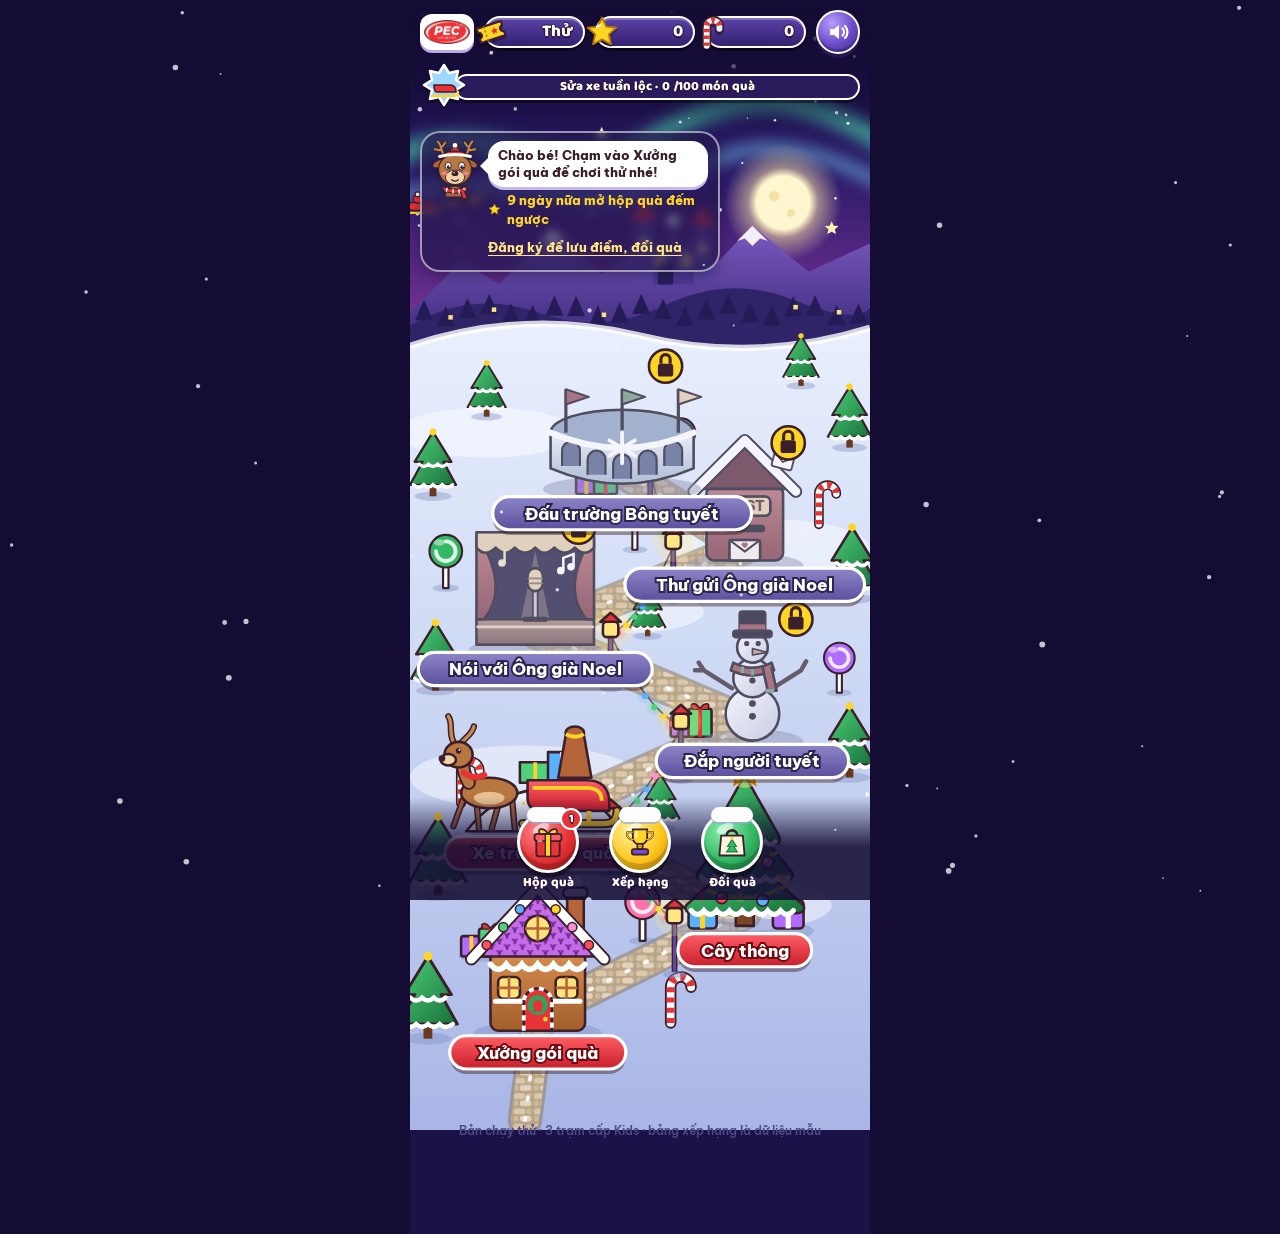
==== public/index.html @ bff5a465 "Dời file game vào public/ để thư mục design/ (tài liệu nội bộ) không bị đưa lên mạng Co-Authored-By:" ====
<!DOCTYPE html>
<html lang="vi">
<head>
<meta charset="utf-8">
<meta name="viewport" content="width=device-width, initial-scale=1, viewport-fit=cover">
<title>Làng Giáng Sinh PEC</title>
<link rel="preconnect" href="https://fonts.googleapis.com">
<link href="https://fonts.googleapis.com/css2?family=Baloo+2:wght@600;700;800&family=Be+Vietnam+Pro:wght@400;600;700;800&display=swap" rel="stylesheet">
<style>
/* VOICE: vui nhộn, rực rỡ như một game Noel cho trẻ nhỏ
   IDEA: tấm bản đồ ngôi làng Giáng Sinh trong tranh hoạt hình, mỗi trạm là một công trình
   PICTURE: trời chạng vạng tím hồng, cực quang, xe tuần lộc bay, nhà bánh gừng, cây thông đèn nháy, đường đá có dây đèn
   COLOUR and TYPE: tím đêm làm nền dịu mắt, đỏ PEC, xanh thông, vàng sao, kẹo hồng; Baloo 2 viền đậm kiểu game
   LAYOUT: thanh chỉ số nổi trên bản đồ, bản đồ cuộn dọc, ba nút tròn cố định ở đáy, linh vật nói chuyện ở góc */
:root{color-scheme:dark;--red:#E73236;--red2:#9E1119;--pine:#1E7F45;--pine2:#33B865;--gold:#FFD525;--gold2:#D99A00;--plum:#24174F;--plum2:#3A2878;--ol:#2B1440;--cream:#FFF4DE}
*{box-sizing:border-box;min-width:0;-webkit-tap-highlight-color:transparent}
html,body{margin:0;height:100%}
body{background:#140C33;color:#fff;font:16px/1.5 'Be Vietnam Pro',system-ui,sans-serif;overflow-x:clip}
button{font:inherit;color:inherit;cursor:pointer;border:0;background:none;padding:0}
button:focus-visible{outline:3px solid var(--gold);outline-offset:3px;border-radius:16px}
.st:focus{outline:none}.st:focus-visible .lblr{stroke:#FFD525;stroke-width:4}
.app{max-width:460px;margin:0 auto;min-height:100dvh;position:relative;display:flex;flex-direction:column;background:#1C1247;overflow:hidden}
#snowfx{position:fixed;inset:0;width:100%;height:100%;pointer-events:none;z-index:30}
.g,.g *{font-family:'Baloo 2',system-ui,sans-serif;font-weight:800;line-height:1.05}
.ol{text-shadow:0 2px 0 var(--ol),1px 0 0 var(--ol),-1px 0 0 var(--ol),0 -1px 0 var(--ol)}
/* ---------- HUD ---------- */
.hud{position:sticky;top:0;z-index:20;padding:calc(10px + env(safe-area-inset-top)) 10px 18px;background:linear-gradient(rgba(20,12,51,.95),rgba(20,12,51,.6) 72%,rgba(20,12,51,0))}
.hrow{display:flex;align-items:center;gap:10px}
.logo{width:54px;height:36px;border-radius:12px;background:#fff;display:grid;place-items:center;box-shadow:0 3px 0 #B9A9E6;flex:none}
.logo img{width:46px;height:26px;object-fit:contain}
.pill{position:relative;flex:1;height:32px;border-radius:999px;background:linear-gradient(#5B42A8,#32216F);border:2.5px solid #fff;box-shadow:0 3px 0 rgba(0,0,0,.4),inset 0 2px 0 rgba(255,255,255,.25);display:flex;align-items:center;justify-content:flex-end;padding:0 10px 0 24px;font-size:17px}
.pill.nov small{display:none}
.pill .ico{position:absolute;left:-12px;top:50%;width:34px;height:34px;transform:translateY(-50%);filter:drop-shadow(0 2px 0 rgba(0,0,0,.35))}
.pill small{font-size:10px;opacity:.8;margin-left:3px;font-weight:700}
.round{width:44px;height:44px;border-radius:50%;flex:none;display:grid;place-items:center;border:2.5px solid #fff;background:radial-gradient(circle at 35% 28%,#B79CFF,#6A4BC8 55%,#3E2A85);box-shadow:0 4px 0 #24164F,inset 0 -3px 0 rgba(0,0,0,.2)}
.round svg{width:24px;height:24px}
.round.gold{background:radial-gradient(circle at 35% 28%,#FFF1A6,#FFC81F 55%,#D08A00);box-shadow:0 4px 0 #8A5A00,inset 0 -3px 0 rgba(0,0,0,.15)}
.round.red{background:radial-gradient(circle at 35% 28%,#FF9DA0,#E73236 55%,#A3121A);box-shadow:0 4px 0 #6E0A10,inset 0 -3px 0 rgba(0,0,0,.18)}
.round:active,.db:active .orb,.btn:active{transform:translateY(3px)}
.prog{display:flex;align-items:center;gap:0;margin-top:9px}
.prog .sb{width:48px;height:48px;flex:none;position:relative;z-index:2;margin-right:-14px;filter:drop-shadow(0 3px 0 rgba(0,0,0,.35))}
.bar3{flex:1;height:26px;border-radius:999px;background:#2A1B5C;border:2.5px solid #fff;position:relative;overflow:hidden;box-shadow:0 3px 0 rgba(0,0,0,.4)}
.bar3 i{position:absolute;left:0;top:0;bottom:0;width:0;background:repeating-linear-gradient(-45deg,#FF4D5A 0 9px,#FFE0E2 9px 18px);transition:width .9s cubic-bezier(.3,1.3,.5,1);border-radius:999px}
.bar3 i::after{content:'';position:absolute;left:0;right:0;top:2px;height:6px;margin:0 6px;border-radius:9px;background:rgba(255,255,255,.45)}
.bar3 span{position:absolute;inset:0;display:flex;align-items:center;justify-content:center;gap:4px;font-size:13px;white-space:nowrap}
/* ---------- BẢN ĐỒ ---------- */
.map{position:relative;margin-top:-118px;padding-bottom:104px}
#mapsvg>svg{display:block;width:100%;height:auto}
.sign{position:absolute;left:10px;width:min(300px,78%);top:120px;display:flex;gap:4px;align-items:flex-start;background:rgba(36,23,79,.7);border:2px solid rgba(255,255,255,.55);border-radius:20px;padding:8px 10px 8px 4px;font-size:12.5px;color:#EDE6FF;box-shadow:0 4px 14px rgba(10,5,30,.35);backdrop-filter:blur(4px)}
.sign .sc{flex:1;display:flex;flex-direction:column;gap:4px}
.sign .cd{color:var(--gold);font-weight:800;display:flex;gap:6px;align-items:center}
.sign b{color:#fff}
.lk{color:#FFE680;font-weight:800;text-decoration:underline;text-underline-offset:3px;min-height:30px}
.mascot{width:58px;height:64px;flex:none;cursor:pointer;animation:bob 2.8s ease-in-out infinite;filter:drop-shadow(0 4px 3px rgba(20,10,50,.35));margin-top:-2px}
.bubble{position:relative;background:#fff;color:#3B1F2B;border-radius:16px;padding:6px 10px;font-weight:800;font-size:13px;line-height:1.3;box-shadow:0 3px 0 #C9B8F0}
.bubble::after{content:'';position:absolute;left:-8px;top:16px;border:9px solid transparent;border-right-color:#fff;border-left:0}
.note{position:absolute;left:0;right:0;bottom:84px;font-size:11.5px;color:#4C4A86;text-align:center;padding:0 16px;font-weight:600}
.dock{position:fixed;bottom:0;left:50%;transform:translateX(-50%);width:min(460px,100%);display:flex;justify-content:center;gap:22px;padding:14px 0 calc(10px + env(safe-area-inset-bottom));background:linear-gradient(rgba(20,12,51,0),rgba(20,12,51,.88) 48%);z-index:25}
.db{display:flex;flex-direction:column;align-items:center;gap:3px;font-size:13px;min-width:70px}
.orb{width:62px;height:62px;border-radius:50%;display:grid;place-items:center;border:3px solid #fff;position:relative;box-shadow:0 5px 0 rgba(0,0,0,.4),inset 0 -6px 0 rgba(0,0,0,.18)}
.orb::before{content:'';position:absolute;top:-7px;left:7px;right:7px;height:15px;border-radius:12px 12px 10px 10px;background:radial-gradient(circle at 25% 100%,#fff 4px,transparent 5px),radial-gradient(circle at 70% 100%,#fff 3px,transparent 4px),#fff;box-shadow:0 2px 0 rgba(150,170,220,.7)}
.orb::after{content:'';position:absolute;left:12px;top:10px;width:18px;height:9px;border-radius:50%;background:rgba(255,255,255,.55);transform:rotate(-25deg)}
.orb svg{width:36px;height:36px;position:relative;z-index:1}
.orb.red{background:radial-gradient(circle at 35% 30%,#FF8E92,#E73236 55%,#9E1119)}
.orb.gold{background:radial-gradient(circle at 35% 30%,#FFF0A0,#FFC81F 55%,#C98500)}
.orb.green{background:radial-gradient(circle at 35% 30%,#8EF0B0,#33B865 55%,#17703A)}
.dot{position:absolute;top:-6px;right:-6px;z-index:2;min-width:22px;height:22px;border-radius:11px;background:#E73236;border:2px solid #fff;font:800 12px/18px 'Baloo 2',sans-serif;text-align:center;animation:pulse2 1.4s infinite}
@keyframes pulse2{50%{transform:scale(1.18)}}
/* hoạt cảnh bản đồ */
@keyframes tw{0%,100%{opacity:.25}50%{opacity:1}}
.tw{animation:tw 2.6s ease-in-out infinite}
@keyframes blink{0%,100%{opacity:1}50%{opacity:.25}}
.bulb{animation:blink 1.3s ease-in-out infinite}
@keyframes smoke{0%{transform:translate(0,0) scale(.5);opacity:.85}100%{transform:translate(10px,-34px) scale(1.7);opacity:0}}
.smoke circle{animation:smoke 3s ease-out infinite;transform-box:fill-box;transform-origin:center}
@keyframes fly{0%{transform:translate(-140px,40px)}100%{transform:translate(520px,-30px)}}
.flyer{animation:fly 15s linear infinite}
@keyframes aur{0%,100%{transform:translateX(0) scaleY(1)}50%{transform:translateX(-34px) scaleY(1.15)}}
.aur{animation:aur 10s ease-in-out infinite;transform-box:fill-box;transform-origin:center}
@keyframes bob{0%,100%{transform:translateY(0)}50%{transform:translateY(-6px)}}
.st.open .bld{animation:bob 2.6s ease-in-out infinite}
.st.open:nth-child(2n) .bld{animation-delay:-1.3s}
@keyframes glow{0%,100%{transform:scale(1)}50%{transform:scale(1.3)}}
.glow{animation:glow 1.6s ease-in-out infinite;transform-box:fill-box;transform-origin:center}
@keyframes sway{0%,100%{transform:rotate(-4deg)}50%{transform:rotate(4deg)}}
.sway{animation:sway 3s ease-in-out infinite;transform-box:fill-box;transform-origin:50% 100%}
.st{cursor:pointer}
.st.lock{cursor:default}
/* ---------- MÀN CHƠI ---------- */
#play{display:none;flex-direction:column;flex:1;position:relative;min-height:100dvh}
#play::before{content:'';position:absolute;inset:0;z-index:0}
#play.th-wrap::before{background:linear-gradient(rgba(60,20,10,.15),rgba(30,8,4,.55)),repeating-linear-gradient(90deg,#9A5530 0 44px,#8A4826 44px 47px,#A35C35 47px 90px,#8A4826 90px 93px)}
#play.th-tree::before{background:radial-gradient(ellipse at 50% 30%,rgba(255,210,120,.25),transparent 60%),radial-gradient(circle at 12px 12px,rgba(255,255,255,.09) 2px,transparent 3px) 0 0/34px 34px,linear-gradient(#4A2C8F,#2A1860)}
#play.th-sled::before{background:linear-gradient(#24174F,#5A2C7E 60%,#8E3E86)}
#play>*{position:relative;z-index:1}
.garl{position:absolute!important;left:0;right:0;top:56px;height:46px;pointer-events:none;z-index:0!important}
.bar{display:flex;align-items:center;gap:8px;padding:calc(10px + env(safe-area-inset-top)) 10px 6px}
.ribbon{flex:1;text-align:center;position:relative;background:linear-gradient(#FF6066,#D11F29);border:2.5px solid #fff;border-radius:16px;padding:5px 10px;font-size:20px;box-shadow:0 4px 0 #7E0D14}
.cpill{position:relative;height:32px;border-radius:999px;background:linear-gradient(#5B42A8,#32216F);border:2.5px solid #fff;box-shadow:0 3px 0 rgba(0,0,0,.4);display:flex;align-items:center;padding:0 10px 0 28px;font-size:17px}
.cpill svg{position:absolute;left:-8px;top:50%;transform:translateY(-50%);width:32px;height:32px}
.mode{display:inline-block;margin:2px 0 6px;font-size:12.5px;font-weight:800;padding:4px 14px;border-radius:999px;background:rgba(20,12,51,.7);border:2px solid var(--gold);color:var(--gold)}
.mode.pr{border-color:rgba(255,255,255,.5);color:#E4DCFF}
.steps{display:flex;gap:6px;justify-content:center;padding:0 14px 6px}
.steps i{width:24px;height:24px;border-radius:7px;background:rgba(20,12,51,.6);border:2px solid rgba(255,255,255,.35);position:relative}
.steps i.ok{background:linear-gradient(#5FE08F,#22994F);border-color:#fff}
.steps i.ok::after,.steps i.now::after{content:'';position:absolute;left:50%;top:0;bottom:0;width:5px;margin-left:-2.5px;background:#FFD525}
.steps i.now{background:linear-gradient(#FF6B70,#C81E2C);border-color:#fff;animation:pulse2 1.2s infinite}
.stage{flex:1;display:flex;flex-direction:column;align-items:center;padding:6px 16px 24px;gap:14px}
.btn{min-height:48px;padding:8px 22px;border-radius:18px;font-family:'Baloo 2',sans-serif;font-weight:800;font-size:19px;color:#fff;background:linear-gradient(#FF6B70,#D9252E);border:2.5px solid #fff;box-shadow:0 5px 0 #8E0F17;text-shadow:0 2px 0 rgba(80,0,10,.6)}
.btn.g{background:linear-gradient(#6FE79A,#23A251);box-shadow:0 5px 0 #146B34;text-shadow:0 2px 0 rgba(0,60,20,.6)}
.btn.ghost{background:linear-gradient(#6E56C8,#3E2A85);box-shadow:0 5px 0 #24164F;font-size:16px}
.btn:disabled{filter:grayscale(.8);opacity:.5;box-shadow:none;cursor:default}
/* xưởng gói quà */
.tag{width:216px;height:182px;border-radius:30px;background:var(--cream);border:6px solid #fff;outline:3px dashed #F28DB2;outline-offset:-14px;display:grid;place-items:center;position:relative;overflow:hidden;box-shadow:0 7px 0 rgba(40,10,5,.45)}
.tag .pic{font-size:96px;line-height:1;animation:bob 2.2s ease-in-out infinite}
.tag .wrap{position:absolute;inset:0;background:repeating-linear-gradient(45deg,#E73236 0 14px,#F2545A 14px 28px);transform:translateY(-110%);transition:transform .5s cubic-bezier(.3,1.5,.5,1)}
.tag .wrap::before{content:'';position:absolute;left:50%;top:0;bottom:0;width:28px;margin-left:-14px;background:linear-gradient(90deg,#E0A300,#FFE680,#E0A300)}
.tag .wrap::after{content:'';position:absolute;top:50%;left:0;right:0;height:28px;margin-top:-14px;background:linear-gradient(#E0A300,#FFE680,#E0A300)}
.tag .bow{position:absolute;left:50%;top:50%;width:110px;margin:-48px 0 0 -55px;z-index:2;transform:scale(0);transition:transform .45s .35s cubic-bezier(.3,1.8,.5,1)}
.tag.done .wrap{transform:none}.tag.done .bow{transform:scale(1)}
.tools{display:flex;gap:12px;align-items:center}
.tools .lab{font-size:12px;text-align:center;color:#FFE9D6;font-weight:700;margin-top:3px}
.slots{display:flex;gap:7px;flex-wrap:wrap;justify-content:center}
.slot{width:46px;height:56px;border-radius:14px;background:var(--cream);border:3px dashed #F28DB2;display:grid;place-items:center;font:800 32px 'Baloo 2',system-ui,sans-serif;text-transform:uppercase;color:#5A2A1A;box-shadow:0 4px 0 rgba(40,10,5,.4)}
.slot.f{background:#FFE680;border:3px solid #fff}
.slot.good{background:linear-gradient(#7BF0A6,#2FB560);border:3px solid #fff;color:#fff;text-shadow:0 2px 0 #0E5A28}
.tiles{display:flex;gap:9px;flex-wrap:wrap;justify-content:center;min-height:66px;touch-action:none}
.tile{width:54px;height:60px;border-radius:15px;position:relative;overflow:hidden;color:#fff;font:800 32px 'Baloo 2',system-ui,sans-serif;text-transform:uppercase;border:3px solid #fff;touch-action:none;user-select:none;text-shadow:0 2px 0 rgba(30,0,20,.7),1px 0 0 rgba(30,0,20,.5),-1px 0 0 rgba(30,0,20,.5);background:linear-gradient(var(--a),var(--b));box-shadow:0 5px 0 var(--c)}
.tile::before{content:'';position:absolute;left:50%;top:0;bottom:0;width:10px;margin-left:-5px;background:rgba(255,226,100,.75);z-index:-1}
.tile::after{content:'';position:absolute;left:6px;top:5px;width:16px;height:7px;border-radius:50%;background:rgba(255,255,255,.5);transform:rotate(-20deg)}
.tile.used{visibility:hidden}
.tile.drag{position:fixed;z-index:80;pointer-events:none;transform:scale(1.18) rotate(-6deg);box-shadow:0 14px 20px rgba(0,0,0,.45)}
.hint{font-size:13px;color:#FFE9D6;text-align:center;margin:0;font-weight:600}
.shake{animation:shake .45s}
@keyframes shake{20%,60%{transform:translateX(-8px)}40%,80%{transform:translateX(8px)}}
/* cây thông */
.cmd{width:100%;display:flex;align-items:center;gap:8px}
.cmd .face{width:56px;height:56px;flex:none}
.cmd .bub{flex:1;background:#fff;color:#3B1F2B;border-radius:18px;padding:8px 12px;font-weight:800;font-size:16px;min-height:48px;display:flex;align-items:center;position:relative;box-shadow:0 4px 0 #B9A6EE}
.cmd .bub::before{content:'';position:absolute;left:-8px;top:16px;border:9px solid transparent;border-right-color:#fff;border-left:0}
.cmd .bub.hid{color:#8A7FA8;font-weight:700;font-size:14px}
.treebox{width:100%;max-width:310px;filter:drop-shadow(0 10px 10px rgba(10,0,30,.4))}
.tray{display:grid;grid-template-columns:repeat(3,minmax(0,1fr));gap:10px;width:100%}
.orn{height:80px;border-radius:22px;background:radial-gradient(circle at 50% 30%,#6A50C2,#2E1E68);border:3px solid rgba(255,255,255,.75);display:grid;place-items:center;box-shadow:0 5px 0 #1A0F40}
.orn svg{width:54px;height:54px;filter:drop-shadow(0 3px 2px rgba(0,0,0,.35))}
.orn.glow2{border-color:var(--gold);box-shadow:0 0 0 5px rgba(255,213,37,.35),0 5px 0 #1A0F40;animation:pulse2 1s infinite}
.pop{animation:pop .55s cubic-bezier(.3,1.7,.5,1)}
@keyframes pop{from{transform:scale(0)}to{transform:scale(1)}}
/* xe trượt */
.topic{width:100%;text-align:center;background:linear-gradient(#5FD98C,#1E8C45);border:3px solid #fff;border-radius:18px;padding:6px 10px;font-size:14px;font-weight:700;box-shadow:0 5px 0 #0F5A2B}
.topic b{font-family:'Baloo 2',system-ui,sans-serif;font-size:24px;color:#FFE680;display:block;line-height:1.1;text-shadow:0 2px 0 #0B4A22}
.hud2{display:flex;width:100%;justify-content:space-between;align-items:center;font-size:17px}
.hearts{display:flex;gap:2px}.hearts svg{width:26px;height:26px}
.cv{width:100%;flex:1;min-height:380px;border-radius:24px;border:3px solid #fff;touch-action:none;display:block;box-shadow:0 6px 0 rgba(10,0,30,.5)}
/* ---------- LỚP PHỦ ---------- */
.ov{position:fixed;inset:0;z-index:40;display:none;place-items:center;background:rgba(14,8,36,.78)}
.ov.show{display:grid}
.rays{position:absolute;left:50%;top:50%;width:520px;height:520px;margin:-260px 0 0 -260px;border-radius:50%;background:repeating-conic-gradient(rgba(255,230,140,.22) 0 10deg,transparent 10deg 22deg);-webkit-mask:radial-gradient(circle,#000 30%,transparent 68%);mask:radial-gradient(circle,#000 30%,transparent 68%);animation:spin 14s linear infinite;pointer-events:none}
@keyframes spin{to{transform:rotate(360deg)}}
.gbox{position:relative;width:150px;height:150px;animation:boxin .35s cubic-bezier(.3,1.5,.5,1),wob .35s .35s}
.gbox .body{position:absolute;left:10px;right:10px;bottom:0;height:100px;background:repeating-linear-gradient(45deg,#E73236 0 14px,#F2545A 14px 28px);border:3px solid #fff;border-radius:12px}
.gbox .body::before{content:'';position:absolute;left:50%;width:24px;margin-left:-12px;top:0;bottom:0;background:#FFD525}
.gbox .lid{position:absolute;left:0;right:0;top:28px;height:36px;background:#F04449;border:3px solid #fff;border-radius:12px;animation:lidoff .55s .7s forwards}
.gbox .lid::before{content:'';position:absolute;left:50%;width:24px;margin-left:-12px;top:0;bottom:0;background:#FFD525}
.gbox .bow{position:absolute;left:50%;top:-34px;width:76px;height:38px;margin-left:-38px}
.burst i{position:absolute;left:50%;top:50%;width:16px;height:16px;margin:-8px;opacity:0;animation:fly2 .85s .78s ease-out forwards}
@keyframes boxin{from{transform:scale(.2)}to{transform:scale(1)}}
@keyframes wob{25%{transform:rotate(-8deg)}75%{transform:rotate(8deg)}}
@keyframes lidoff{to{transform:translate(40px,-170px) rotate(35deg);opacity:0}}
@keyframes fly2{0%{opacity:1;transform:rotate(var(--a)) translateY(0)}100%{opacity:0;transform:rotate(var(--a)) translateY(-170px) rotate(200deg)}}
.gname{position:absolute;bottom:24%;left:0;right:0;text-align:center;font-size:30px;color:var(--gold);opacity:0;animation:fadein .4s .8s forwards}
@keyframes fadein{to{opacity:1}}
.res{position:relative;width:min(340px,88vw);background:linear-gradient(#5B42A8,#2A1B5C);border:4px solid #fff;border-radius:30px;padding:34px 20px 22px;text-align:center;box-shadow:0 8px 0 rgba(0,0,0,.4)}
.res .rib{position:absolute;left:50%;top:-24px;transform:translateX(-50%);white-space:nowrap;background:linear-gradient(#FF6066,#D11F29);border:3px solid #fff;border-radius:16px;padding:4px 22px;font-size:26px;box-shadow:0 4px 0 #7E0D14}
.res .stars{display:flex;justify-content:center;gap:4px;margin:0 0 4px}
.res .stars svg{width:58px;height:58px;animation:pop .5s cubic-bezier(.3,1.7,.5,1) both}
.res .stars svg:nth-child(2){width:70px;height:70px;margin-top:-10px;animation-delay:.15s}.res .stars svg:nth-child(3){animation-delay:.3s}
.res .stars .off{opacity:.2;filter:grayscale(1)}
.res .big{font-size:58px;color:#fff}
.res .big small{font-size:19px;color:#E4DCFF}
.meta2{display:flex;justify-content:center;gap:6px;flex-wrap:wrap;margin:8px 0 2px}
.meta2 span{font-size:13px;color:#E4DCFF;background:rgba(20,12,51,.6);border-radius:999px;padding:4px 11px;font-weight:600}
.meta2 b{color:#FFE680}
.res p{margin:8px 0 16px;color:#EDE6FF;font-size:14.5px}
.res .row{display:flex;gap:10px;justify-content:center}
.panel{position:relative;width:min(400px,92vw);max-height:86dvh;overflow:auto;background:linear-gradient(#5B42A8,#2A1B5C);border:4px solid #fff;border-radius:26px;padding:18px;box-shadow:0 8px 0 rgba(0,0,0,.4)}
.panel h3{margin:0 0 2px;font-size:28px;color:var(--gold)}
.panel .sub{margin:0 0 12px;font-size:13px;color:#E4DCFF}
.phead{display:flex;align-items:flex-start;gap:8px}.phead>div{flex:1}
.x{width:40px;height:40px;border-radius:50%;flex:none;display:grid;place-items:center;font:800 22px/1 'Baloo 2',sans-serif;border:2.5px solid #fff;background:radial-gradient(circle at 35% 28%,#FF9DA0,#E73236 55%,#A3121A);box-shadow:0 3px 0 #6E0A10}
.fld{display:block;margin-bottom:10px;font-size:13px;color:#E4DCFF;font-weight:700}
.fld input,.fld select{display:block;width:100%;margin-top:4px;min-height:46px;border-radius:14px;border:2.5px solid rgba(255,255,255,.6);background:#20145A;color:#fff;font:16px 'Be Vietnam Pro',system-ui,sans-serif;padding:8px 12px}
.ck{display:flex;gap:10px;align-items:flex-start;font-size:13px;color:#E4DCFF;margin:4px 0 12px}
.ck input{width:22px;height:22px;flex:none;accent-color:#E73236;margin:0}
.seg{display:flex;gap:6px;margin-bottom:8px;flex-wrap:wrap}
.seg button{min-height:38px;padding:4px 13px;border-radius:999px;font-size:13px;font-weight:800;background:#20145A;border:2px solid rgba(255,255,255,.45);color:#E4DCFF}
.seg button.on{background:linear-gradient(#FF6B70,#D9252E);border-color:#fff;color:#fff}
.lb{list-style:none;margin:8px 0 0;padding:0}
.lb li{display:grid;grid-template-columns:38px minmax(0,1fr) auto;gap:8px;align-items:center;padding:7px 10px;border-radius:14px;font-size:14px;margin-bottom:4px;background:rgba(20,12,51,.45)}
.lb li.me{background:linear-gradient(#FF6B70,#D9252E);border:2px solid #fff;font-weight:800}
.lb li.dots{background:none;color:#B9AEE0;text-align:center;display:block;padding:0}
.lb .rk{font:800 18px 'Baloo 2',system-ui,sans-serif;color:var(--gold);text-align:center;width:32px;height:32px;line-height:32px;border-radius:50%;background:rgba(255,255,255,.08)}
.lb li:nth-child(1) .rk{background:linear-gradient(#FFF0A0,#E6A800);color:#5A3A00}
.lb li:nth-child(2) .rk{background:linear-gradient(#F4F6FF,#AEB8D6);color:#2F3A5C}
.lb li:nth-child(3) .rk{background:linear-gradient(#FFC9A0,#C4743A);color:#4A2208}
.lb li.me .rk{color:#fff;background:rgba(255,255,255,.2)}
.lb .sc{font:800 17px 'Baloo 2',system-ui,sans-serif;font-variant-numeric:tabular-nums}
.lb small{display:block;color:#C9BEEF;font-size:11.5px;white-space:nowrap;overflow:hidden;text-overflow:ellipsis;font-weight:600}
.lb li.me small{color:#FFE0E2}
.gap{font-size:14px;color:var(--gold);font-weight:800;margin:10px 0 0;text-align:center}
.sample{font-size:11.5px;color:#B9AEE0;text-align:center;margin:10px 0 0}
.tier{display:grid;grid-template-columns:58px minmax(0,1fr) auto;gap:10px;align-items:center;padding:10px;border-radius:18px;background:rgba(20,12,51,.5);border:2px solid rgba(255,255,255,.35);margin-bottom:8px}
.tier .gi{width:58px;height:58px;border-radius:16px;display:grid;place-items:center;background:radial-gradient(circle at 40% 30%,#FFF4DE,#F7D9A8);border:2.5px solid #fff}
.tier .gi svg{width:42px;height:42px}
.tier b{display:block;color:#fff;font-size:16px}
.tier span{font-size:12.5px;color:#E4DCFF}
.bar2{height:10px;border-radius:9px;background:#20145A;margin-top:5px;overflow:hidden;border:1.5px solid rgba(255,255,255,.4)}.bar2 i{display:block;height:100%;background:repeating-linear-gradient(-45deg,#FF4D5A 0 6px,#FFE0E2 6px 12px)}
.tier .btn{font-size:15px;min-height:42px;padding:4px 12px}
.codes{margin-top:10px;font-size:13px;color:#E4DCFF}
.codes div{display:flex;justify-content:space-between;align-items:center;gap:8px;padding:8px 12px;border-radius:12px;background:rgba(20,12,51,.6);margin-top:6px}
.code{font:800 19px 'Baloo 2',system-ui,sans-serif;letter-spacing:1.5px;color:var(--gold)}
#toast{position:fixed;left:50%;bottom:110px;transform:translate(-50%,40px);opacity:0;transition:.3s;z-index:90;background:#fff;color:#3B1F2B;border-radius:18px;padding:10px 16px;font-size:14px;font-weight:800;max-width:88vw;text-align:center;box-shadow:0 5px 0 #B9A6EE}
#toast.show{transform:translate(-50%,0);opacity:1}
.cf{position:fixed;z-index:85;pointer-events:none;width:10px;height:14px;border-radius:3px;animation:cf 1.1s cubic-bezier(.2,.7,.4,1) forwards}
@keyframes cf{0%{transform:translate(0,0) rotate(0);opacity:1}100%{transform:translate(var(--dx),var(--dy)) rotate(var(--r));opacity:0}}
@media (prefers-reduced-motion:reduce){*{animation-duration:.01ms!important;animation-iteration-count:1!important;animation-delay:0s!important;transition-duration:.01ms!important}}
</style>
</head>
<body>
<canvas id="snowfx" aria-hidden="true"></canvas>
<div class="app">
  <svg width="0" height="0" style="position:absolute" aria-hidden="true">
    <defs>
      <linearGradient id="gCane" x1="0" x2="1"><stop offset="0" stop-color="#fff"/><stop offset="1" stop-color="#E6ECF8"/></linearGradient>
      <symbol id="cane" viewBox="0 0 32 32"><path d="M11 29V11a6 6 0 0 1 12 0v2" fill="none" stroke="#3B1F2B" stroke-width="8.5" stroke-linecap="round"/><path d="M11 29V11a6 6 0 0 1 12 0v2" fill="none" stroke="url(#gCane)" stroke-width="5.5" stroke-linecap="round"/><path d="M11 29V11a6 6 0 0 1 12 0v2" fill="none" stroke="#E73236" stroke-width="5.5" stroke-dasharray="3.2 3.2" stroke-linecap="butt"/></symbol>
      <symbol id="starI" viewBox="0 0 24 24"><path d="M12 1.8l3 6.4 7 .8-5.2 4.7 1.5 6.9L12 17.1l-6.3 3.5 1.5-6.9L2 9l7-.8z" fill="#FFD525" stroke="#B87A00" stroke-width="1.3" stroke-linejoin="round"/><path d="M8.5 8.5 11 7" stroke="#FFF6C8" stroke-width="1.6" stroke-linecap="round"/></symbol>
      <symbol id="ticket" viewBox="0 0 32 32"><g transform="rotate(-18 16 16)"><path d="M4 9h24v4a3 3 0 0 0 0 6v4H4v-4a3 3 0 0 0 0-6z" fill="#FFD525" stroke="#3B1F2B" stroke-width="2" stroke-linejoin="round"/><path d="M11 9v14" stroke="#B87A00" stroke-width="1.6" stroke-dasharray="2 2"/><path d="M19.5 12.5l1 2.1 2.3.3-1.7 1.6.4 2.3-2-1.1-2 1.1.4-2.3-1.7-1.6 2.3-.3z" fill="#E73236"/></g></symbol>
      <symbol id="giftI" viewBox="0 0 40 40"><rect x="7" y="16" width="26" height="20" rx="3" fill="#E73236" stroke="#3B1F2B" stroke-width="2"/><rect x="5" y="11" width="30" height="8" rx="3" fill="#FF5A60" stroke="#3B1F2B" stroke-width="2"/><rect x="17" y="11" width="6" height="25" fill="#FFD525" stroke="#3B1F2B" stroke-width="1.5"/><path d="M20 11C15 3 7 5 11 11ZM20 11c5-8 13-6 9 0Z" fill="#FFD525" stroke="#3B1F2B" stroke-width="1.8" stroke-linejoin="round"/><path d="M9 19h4" stroke="#fff" stroke-width="2" stroke-linecap="round" opacity=".6"/></symbol>
      <symbol id="trophy" viewBox="0 0 40 40"><path d="M12 6h16v9a8 8 0 0 1-16 0z" fill="#FFD525" stroke="#3B1F2B" stroke-width="2"/><path d="M12 9H6a6 6 0 0 0 7 8M28 9h6a6 6 0 0 1-7 8" fill="none" stroke="#3B1F2B" stroke-width="2.4"/><path d="M12 9H6a6 6 0 0 0 7 8M28 9h6a6 6 0 0 1-7 8" fill="none" stroke="#FFD525" stroke-width="1.2"/><rect x="17" y="22" width="6" height="6" fill="#E0A300" stroke="#3B1F2B" stroke-width="1.8"/><rect x="11" y="28" width="18" height="6" rx="2" fill="#7A4AD0" stroke="#3B1F2B" stroke-width="2"/><path d="M16 9v6" stroke="#FFF6C8" stroke-width="2.4" stroke-linecap="round"/></symbol>
      <symbol id="bag" viewBox="0 0 40 40"><path d="M14 13a6 6 0 0 1 12 0" fill="none" stroke="#3B1F2B" stroke-width="3"/><path d="M8 13h24l2 22H6z" fill="#FFF4DE" stroke="#3B1F2B" stroke-width="2" stroke-linejoin="round"/><path d="M20 17l5 8h-3l4 6H14l4-6h-3z" fill="#33B865" stroke="#1E7F45" stroke-width="1.2"/><circle cx="20" cy="16" r="1.8" fill="#FFD525"/></symbol>
      <symbol id="heart" viewBox="0 0 24 24"><path d="M12 21C5 15 2 12 2 8a5 5 0 0 1 10-1 5 5 0 0 1 10 1c0 4-3 7-10 13z" fill="#FF4D5A" stroke="#fff" stroke-width="2"/><path d="M6 7.5a2.5 2.5 0 0 1 2.5-2" stroke="#fff" stroke-width="1.8" fill="none" stroke-linecap="round" opacity=".7"/></symbol>
      <symbol id="heart0" viewBox="0 0 24 24"><path d="M12 21C5 15 2 12 2 8a5 5 0 0 1 10-1 5 5 0 0 1 10 1c0 4-3 7-10 13z" fill="rgba(20,12,51,.6)" stroke="rgba(255,255,255,.6)" stroke-width="2"/></symbol>
      <symbol id="deer" viewBox="0 0 120 130">
        <path d="M38 34C30 22 32 10 24 4M30 22 18 20M34 14 40 6" fill="none" stroke="#3B1F2B" stroke-width="7" stroke-linecap="round"/>
        <path d="M38 34C30 22 32 10 24 4M30 22 18 20M34 14 40 6" fill="none" stroke="#C98B4E" stroke-width="4" stroke-linecap="round"/>
        <path d="M82 34C90 22 88 10 96 4M90 22 102 20M86 14 80 6" fill="none" stroke="#3B1F2B" stroke-width="7" stroke-linecap="round"/>
        <path d="M82 34C90 22 88 10 96 4M90 22 102 20M86 14 80 6" fill="none" stroke="#C98B4E" stroke-width="4" stroke-linecap="round"/>
        <ellipse cx="26" cy="50" rx="13" ry="7" transform="rotate(-25 26 50)" fill="#A8673A" stroke="#3B1F2B" stroke-width="2.5"/>
        <ellipse cx="94" cy="50" rx="13" ry="7" transform="rotate(25 94 50)" fill="#A8673A" stroke="#3B1F2B" stroke-width="2.5"/>
        <path d="M40 118c0-14 8-22 20-22s20 8 20 22" fill="#A8673A" stroke="#3B1F2B" stroke-width="2.5"/>
        <ellipse cx="60" cy="62" rx="34" ry="32" fill="#B8773F" stroke="#3B1F2B" stroke-width="2.5"/>
        <ellipse cx="60" cy="78" rx="20" ry="15" fill="#F2D3A8" stroke="#3B1F2B" stroke-width="2"/>
        <ellipse cx="60" cy="70" rx="7" ry="5.5" fill="#3B1F2B"/><ellipse cx="58" cy="68.5" rx="2.4" ry="1.4" fill="#fff" opacity=".7"/>
        <path d="M53 83q7 6 14 0" fill="none" stroke="#3B1F2B" stroke-width="2.4" stroke-linecap="round"/>
        <ellipse cx="46" cy="55" rx="6.5" ry="8" fill="#fff" stroke="#3B1F2B" stroke-width="2"/><ellipse cx="74" cy="55" rx="6.5" ry="8" fill="#fff" stroke="#3B1F2B" stroke-width="2"/>
        <circle cx="47" cy="57" r="4" fill="#3B1F2B"/><circle cx="75" cy="57" r="4" fill="#3B1F2B"/><circle cx="48.5" cy="55" r="1.5" fill="#fff"/><circle cx="76.5" cy="55" r="1.5" fill="#fff"/>
        <ellipse cx="38" cy="70" rx="6" ry="4" fill="#FF8FA3" opacity=".7"/><ellipse cx="82" cy="70" rx="6" ry="4" fill="#FF8FA3" opacity=".7"/>
        <path d="M34 96q26 14 52 0l-2 10q-24 10-48 0z" fill="#E73236" stroke="#3B1F2B" stroke-width="2.5" stroke-linejoin="round"/>
        <path d="M44 100l-2 8M56 103v8M68 103l1 8M78 100l2 7" stroke="#fff" stroke-width="3"/>
        <path d="M78 104l8 18h-10l-4-14" fill="#E73236" stroke="#3B1F2B" stroke-width="2.5" stroke-linejoin="round"/>
        <path d="M30 34q30-22 60 0" fill="#E73236" stroke="#3B1F2B" stroke-width="2.5"/><path d="M28 35q32-8 64 0" fill="none" stroke="#fff" stroke-width="6" stroke-linecap="round"/><path d="M28 35q32-8 64 0" fill="none" stroke="#3B1F2B" stroke-width="1.5" stroke-dasharray="0" opacity="0"/>
        <path d="M60 14 74 24 46 24z" fill="#E73236" stroke="#3B1F2B" stroke-width="2.5" stroke-linejoin="round"/><circle cx="60" cy="12" r="6" fill="#fff" stroke="#3B1F2B" stroke-width="2"/>
      </symbol>
    </defs>
  </svg>

  <!-- ===== LÀNG ===== -->
  <section id="home" style="display:flex;flex-direction:column;flex:1">
    <div class="hud">
      <div class="hrow">
        <div class="logo"><img src="logo-pec.png" alt="PEC"></div>
        <div class="pill g ol" title="Vé hôm nay"><svg class="ico"><use href="#ticket"/></svg><span id="sTk">5</span><small>vé</small></div>
        <div class="pill g ol" title="Điểm hôm nay"><svg class="ico"><use href="#starI"/></svg><span id="sPt">0</span></div>
        <div class="pill g ol" title="Kẹo gậy"><svg class="ico"><use href="#cane"/></svg><span class="cc">0</span></div>
        <button class="round mute" aria-label="Bật tắt âm thanh"></button>
      </div>
      <div class="prog">
        <svg class="sb" viewBox="0 0 48 48" aria-hidden="true"><path d="M24 2l5 8 9-2-2 9 8 5-8 5 2 9-9-2-5 8-5-8-9 2 2-9-8-5 8-5-2-9 9 2z" fill="#9FD8FF" stroke="#fff" stroke-width="2.5" stroke-linejoin="round"/><path d="M14 22h16c4 0 6 3 6 7H17c-2 0-3-3-3-7z" fill="#E73236" stroke="#3B1F2B" stroke-width="1.6"/><path d="M12 33h22c3 0 4-2 4-4" fill="none" stroke="#FFD525" stroke-width="2.4" stroke-linecap="round"/></svg>
        <div class="bar3"><i></i><span class="g ol">Sửa xe tuần lộc · <b class="gc">0</b>/100 món quà</span></div>
      </div>
    </div>
    <div class="map" id="map">
      <div id="mapsvg"></div>
      <div class="sign"><svg class="mascot" id="mascot" viewBox="0 0 120 130" role="button" tabindex="0" aria-label="Bạn tuần lộc dẫn đường, chạm để nghe gợi ý"><use href="#deer"/></svg>
        <div class="sc"><div class="bubble" id="bubble"></div><div class="cd"><svg width="15" height="15"><use href="#starI"/></svg><span id="cdT"></span></div><div id="hello"></div><span id="sSk" hidden></span></div></div>
      <p class="note">Bản chạy thử · 3 trạm cấp Kids · bảng xếp hạng là dữ liệu mẫu</p>
    </div>
    <nav class="dock" id="dock">
      <button class="db g ol" id="qDaily"><span class="orb red"><svg><use href="#giftI"/></svg><span class="dot" id="dDot">1</span></span>Hộp quà</button>
      <button class="db g ol" id="qBoard"><span class="orb gold"><svg><use href="#trophy"/></svg></span>Xếp hạng</button>
      <button class="db g ol" id="qShop"><span class="orb green"><svg><use href="#bag"/></svg></span>Đổi quà</button>
    </nav>
  </section>

  <!-- ===== MÀN CHƠI ===== -->
  <section id="play">
    <div class="bar">
      <button class="round red back" aria-label="Về làng"><svg viewBox="0 0 24 24"><path d="M15 5l-7 7 7 7" fill="none" stroke="#fff" stroke-width="3.6" stroke-linecap="round" stroke-linejoin="round"/></svg></button>
      <div class="ribbon g ol" id="ptitle"></div>
      <div class="cpill g ol"><svg><use href="#cane"/></svg><span class="cc">0</span></div>
    </div>
    <svg class="garl" id="garl" viewBox="0 0 460 46" preserveAspectRatio="none" aria-hidden="true"></svg>
    <div style="text-align:center"><span class="mode" id="mode"></span></div>
    <div class="steps" id="steps"></div>
    <div class="stage" id="stage"></div>
  </section>
</div>

<div class="ov" id="gift" aria-hidden="true">
  <div style="position:relative;width:100%;height:100%;display:grid;place-items:center">
    <div class="rays"></div>
    <div class="gbox">
      <div class="body"></div>
      <div class="lid"><svg class="bow" viewBox="0 0 76 38"><path d="M38 34C22 2 2 6 8 24c4 9 18 10 30 10ZM38 34C54 2 74 6 68 24c-4 9-18 10-30 10Z" fill="#FFD525" stroke="#B87A00" stroke-width="2.5"/><circle cx="38" cy="32" r="6" fill="#FFC21A" stroke="#B87A00" stroke-width="2"/></svg></div>
      <div class="burst"></div>
    </div>
    <p class="gname g ol"></p>
  </div>
</div>

<div class="ov" id="result" role="dialog" aria-modal="true" aria-labelledby="rt">
  <div style="position:relative;display:grid;place-items:center">
    <div class="rays"></div>
    <div class="res">
      <div class="rib g ol" id="rt">Giỏi quá!</div>
      <div class="stars" id="rstars"></div>
      <div class="big g ol" id="rpts"></div>
      <div class="meta2" id="rmeta"></div>
      <p id="rtext"></p>
      <div class="row"><button class="btn ghost" id="rhome">Về làng</button><button class="btn g" id="ragain">Chơi lại</button></div>
    </div>
  </div>
</div>

<div class="ov" id="reg" role="dialog" aria-modal="true" aria-labelledby="regT">
  <form class="panel" id="regF" novalidate>
    <div class="phead"><div><h3 class="g ol" id="regT">Đăng ký cho bé</h3><p class="sub" id="regSub">Để lưu điểm, nhận kẹo gậy, lên bảng xếp hạng và đổi quà tại cơ sở PEC</p></div><button type="button" class="x" data-close aria-label="Đóng">×</button></div>
    <label class="fld">Tên gọi của bé<input id="fName" maxlength="20" autocomplete="off" required></label>
    <label class="fld">Cấp chơi<select id="fLv"><option value="0">Tiểu Tinh Linh · mẫu giáo đến lớp 3</option><option value="1">Tuần Lộc · lớp 4 đến lớp 7</option><option value="2">Ông Già Noel · lớp 8 trở lên</option></select></label>
    <label class="fld">Trường của bé<input id="fSchool" maxlength="40" autocomplete="off"></label>
    <label class="fld">Cơ sở PEC gần nhà<select id="fBr"><option>Lạch Tray</option><option>Tô Hiệu</option><option>Vinhomes Imperia</option><option>Đà Nẵng</option><option>Thủy Nguyên</option></select></label>
    <label class="ck"><input type="checkbox" id="fOk">Tôi là phụ huynh và đồng ý để PEC lưu thông tin này cho chương trình Làng Giáng Sinh</label>
    <p class="sub" style="margin-top:-4px">Bản chính thức có thêm số điện thoại phụ huynh. Bản chạy thử chỉ lưu trên máy này.</p>
    <button class="btn g" style="width:100%">Bắt đầu chơi</button>
  </form>
</div>

<div class="ov" id="board" role="dialog" aria-modal="true" aria-labelledby="bT">
  <div class="panel">
    <div class="phead"><div><h3 class="g ol" id="bT">Bảng xếp hạng</h3><p class="sub" id="bSub"></p></div><button class="x" data-close aria-label="Đóng">×</button></div>
    <div class="seg" id="bTab"><button data-t="day" class="on">Ngôi sao hôm nay</button><button data-t="season">Cả mùa Noel</button></div>
    <div class="seg" id="bScope"><button data-s="school">Trường</button><button data-s="branch">Cơ sở</button><button data-s="all" class="on">Toàn hệ thống</button></div>
    <ol class="lb" id="bList"></ol>
    <p class="gap" id="bGap"></p>
    <p class="sample">Dữ liệu mẫu để xem thử. Bản chính thức lấy điểm thật từ máy chủ.</p>
  </div>
</div>

<div class="ov" id="shop" role="dialog" aria-modal="true" aria-labelledby="sT">
  <div class="panel">
    <div class="phead"><div><h3 class="g ol" id="sT">Đổi quà</h3><p class="sub" id="sSub"></p></div><button class="x" data-close aria-label="Đóng">×</button></div>
    <div id="tiers"></div>
    <div class="codes" id="codes"></div>
  </div>
</div>
<div id="toast" role="status"></div>

<script>
{
/* ================= KHO TỪ CẤP KIDS ================= */
const WRAP_WORDS=[['star','⭐'],['tree','🎄'],['bell','🔔'],['gift','🎁'],['snow','❄️'],['sock','🧦'],['cake','🎂'],['candy','🍬'],['santa','🎅'],['moon','🌙'],['deer','🦌'],['cookie','🍪'],['milk','🥛'],['scarf','🧣'],['gloves','🧤'],['snowman','⛄'],['candle','🕯️'],['angel','👼']];
const COLORS={red:'#E73236',blue:'#3D7BE0',yellow:'#FFD525',green:'#2E9E5B',pink:'#F27AB0',purple:'#8E5BD6',orange:'#F58A2B',white:'#F3F6FB'};
const ORN_TYPES=['ball','bell','gift'];
const TOPICS=[
 {k:'animals',vi:'CON VẬT',items:[['cat','🐱'],['dog','🐶'],['fish','🐟'],['bird','🐦'],['duck','🦆'],['pig','🐷'],['cow','🐮'],['rabbit','🐰'],['bear','🐻']]},
 {k:'food',vi:'ĐỒ ĂN',items:[['cake','🎂'],['apple','🍎'],['bread','🍞'],['milk','🥛'],['egg','🥚'],['banana','🍌'],['cookie','🍪'],['pizza','🍕']]},
 {k:'clothes',vi:'QUẦN ÁO',items:[['hat','👒'],['sock','🧦'],['scarf','🧣'],['gloves','🧤'],['coat','🧥'],['shoes','👟'],['dress','👗'],['shirt','👕']]},
 {k:'toys',vi:'ĐỒ CHƠI',items:[['ball','⚽'],['car','🚗'],['robot','🤖'],['teddy','🧸'],['train','🚂'],['drum','🥁'],['balloon','🎈'],['blocks','🧱']]}
];
const STATIONS=[
 {id:'wrap',name:'Xưởng gói quà',x:100,y:684,open:1},
 {id:'tree',name:'Cây thông',x:262,y:604,open:1},
 {id:'sled',name:'Xe trượt bắt quà',x:104,y:528,open:1},
 {id:'snowman',name:'Đắp người tuyết',x:268,y:456},
 {id:'talk',name:'Nói với Ông già Noel',x:98,y:384},
 {id:'letter',name:'Thư gửi Ông già Noel',x:262,y:318},
 {id:'arena',name:'Đấu trường Bông tuyết',x:166,y:258}
];

/* ================= LƯU TRẠNG THÁI ================= */
const KEY='pec-noel-v2';
const TK=5,CANDY_CAP=20,TIERS=[[60,'Bút','pen'],[120,'Vở','book'],[200,'Ô hoặc gấu bông','bear']],BRANCHES=['Lạch Tray','Tô Hiệu','Vinhomes Imperia','Đà Nẵng','Thủy Nguyên'],LV=['Tiểu Tinh Linh','Tuần Lộc','Ông Già Noel'];
let S={candy:0,gifts:0,mute:false,best:{},profile:null,trial:{},day:null,days:{},codes:[],zalo:false};
try{const v=JSON.parse(localStorage.getItem(KEY)||'null');if(v)S=Object.assign(S,v)}catch(e){}
const save=()=>{try{localStorage.setItem(KEY,JSON.stringify(S))}catch(e){}};
const GOAL=100;
const $=s=>document.querySelector(s), $$=s=>[...document.querySelectorAll(s)];
const shuffle=a=>{a=a.slice();for(let i=a.length-1;i>0;i--){const j=Math.random()*(i+1)|0;[a[i],a[j]]=[a[j],a[i]]}return a};
const pick=a=>a[Math.random()*a.length|0];
function refresh(){
  ensureDay();
  $$('.cc').forEach(e=>e.textContent=S.candy);
  $('#sTk').textContent=S.profile?`${S.day.tk}`:'Thử';$('#sTk').parentNode.classList.toggle('nov',!S.profile);$('#sPt').textContent=S.day.pts;$('#sSk').textContent=streak();
  $('#dDot').style.display=S.day.box?'none':'';
  const h=$('#hello');
  h.innerHTML=S.profile?`<b>${esc(S.profile.name)}</b> · ${LV[S.profile.lv]} · ${streak()} ngày liên tiếp${S.zalo?'':'<br><button class="lk" id="zBtn">Vào nhóm Zalo phụ huynh: +2 vé</button>'}`
    :`<button class="lk" id="rBtn">Đăng ký để lưu điểm, đổi quà</button>`;
  const z=$('#zBtn');if(z)z.onclick=()=>{S.zalo=true;S.day.tk+=2;save();refresh();jingle();toast('+2 vé! Bản chính thức sẽ mở nhóm Zalo phụ huynh PEC')};
  const r=$('#rBtn');if(r)r.onclick=()=>openReg();
  $('.gc').textContent=Math.min(S.gifts,GOAL);
  $('.bar3 i').style.width=Math.min(100,S.gifts/GOAL*100)+'%';
  $('.mute').innerHTML=S.mute?'<svg viewBox="0 0 24 24"><path d="M4 9h4l5-4v14l-5-4H4z" fill="#fff"/><path d="M16.5 9l5 6M21.5 9l-5 6" stroke="#FFD525" stroke-width="2.6" stroke-linecap="round"/></svg>':'<svg viewBox="0 0 24 24"><path d="M4 9h4l5-4v14l-5-4H4z" fill="#fff"/><path d="M16.5 8.5a5 5 0 0 1 0 7M19 6a8.5 8.5 0 0 1 0 12" fill="none" stroke="#fff" stroke-width="2.2" stroke-linecap="round"/></svg>';
  if($('#bubble'))mascotSay();
}
const esc=t=>String(t).replace(/[&<>"']/g,c=>({'&':'&amp;','<':'&lt;','>':'&gt;','"':'&quot;',"'":'&#39;'}[c]));
const dkey=(d=new Date())=>`${d.getFullYear()}-${String(d.getMonth()+1).padStart(2,'0')}-${String(d.getDate()).padStart(2,'0')}`;
function ensureDay(){const k=dkey();if(!S.day||S.day.date!==k){S.day={date:k,tk:TK,pts:0,candy:0,box:false,s3:false,s7:false};save()}}
function streak(){const d=new Date();if(!(S.days[dkey(d)]>0))d.setDate(d.getDate()-1);let n=0;while(S.days[dkey(d)]>0){n++;d.setDate(d.getDate()-1)}return n}
const season=()=>Object.values(S.days).reduce((a,b)=>a+b,0);
function addPts(p){S.day.pts+=p;S.days[S.day.date]=(S.days[S.day.date]||0)+p;let msg='';const sk=streak();
  if(sk>=3&&!S.day.s3&&sk===3){S.day.s3=true;S.day.pts+=100;S.days[S.day.date]+=100;msg='Chơi 3 ngày liền: +100 điểm!'}
  if(sk>=7&&!S.day.s7&&sk===7){S.day.s7=true;S.day.pts+=300;S.days[S.day.date]+=300;msg='Chơi 7 ngày liền: +300 điểm!'}
  save();return msg}
let MODE='scored',RC=0;
function gain(){
  if(MODE==='scored'){S.gifts++;if(S.day.candy<CANDY_CAP){S.day.candy++;S.candy++;RC++}}
  else if(MODE==='trial')S.gifts++;
  save();refresh()}
function toast(t){const e=$('#toast');e.textContent=t;e.classList.add('show');clearTimeout(e._t);e._t=setTimeout(()=>e.classList.remove('show'),2400)}

/* ================= ÂM THANH ================= */
let AC=null;
function tone(f,d,type='sine',v=.12,delay=0){if(S.mute)return;try{AC=AC||new (window.AudioContext||window.webkitAudioContext)();const t=AC.currentTime+delay,o=AC.createOscillator(),g=AC.createGain();o.type=type;o.frequency.value=f;g.gain.setValueAtTime(v,t);g.gain.exponentialRampToValueAtTime(.001,t+d);o.connect(g).connect(AC.destination);o.start(t);o.stop(t+d)}catch(e){}}
const ding=()=>{tone(1318,.25);tone(1760,.35,'sine',.1,.09)};
const buzz=()=>tone(150,.22,'square',.05);
const jingle=()=>[784,988,1175,1568].forEach((f,i)=>tone(f,.3,'triangle',.08,i*.08));
let VOICE=null;
const canSpeak='speechSynthesis' in window;
function loadVoice(){if(!canSpeak)return;const v=speechSynthesis.getVoices();VOICE=v.find(x=>/en-US/i.test(x.lang)&&/female|samantha|google/i.test(x.name))||v.find(x=>/^en/i.test(x.lang))||null}
if(canSpeak){loadVoice();speechSynthesis.onvoiceschanged=loadVoice}
function speak(t,rate=.8){if(!canSpeak||S.mute)return;try{speechSynthesis.cancel();const u=new SpeechSynthesisUtterance(t);u.lang='en-US';u.rate=rate;if(VOICE)u.voice=VOICE;speechSynthesis.speak(u)}catch(e){}}


/* ================= BẢN ĐỒ LÀNG (tranh vẽ) ================= */
const OL='stroke="#3B1F2B" stroke-width="2" stroke-linejoin="round" stroke-linecap="round"';
const STAR5='M0 -10L2.9 -3.6 9.8 -3.1 4.6 1.6 6.1 8.4 0 4.9 -6.1 8.4 -4.6 1.6 -9.8 -3.1 -2.9 -3.6Z';
const BC=['#FF4D5A','#FFD525','#4FD27A','#5AB2FF','#FF8FD0','#FF9A3D'];
let BI=0;const bulb=(x,y,r=2.6)=>{const c=BC[BI%6],d=((BI++*0.37)%1.3).toFixed(2);return `<circle class="bulb" style="animation-delay:-${d}s" cx="${x.toFixed(1)}" cy="${y.toFixed(1)}" r="${r}" fill="${c}"/><circle cx="${x.toFixed(1)}" cy="${y.toFixed(1)}" r="${r*2.4}" fill="${c}" opacity=".18"/>`};
const shadow=(rx=50)=>`<ellipse cy="38" rx="${rx}" ry="10" fill="#7F8FC4" opacity=".45"/>`;
const smoke=(x,y)=>`<g class="smoke">${[0,1,2].map(i=>`<circle cx="${x}" cy="${y}" r="5" fill="#fff" style="animation-delay:-${i}s"/>`).join('')}</g>`;
const BLD={
 wrap:()=>`${shadow()}${smoke(30,-80)}
  <rect x="23" y="-72" width="13" height="28" fill="#B5643A" ${OL}/><rect x="20" y="-76" width="19" height="8" rx="4" fill="#fff" ${OL}/>
  <rect x="-37" y="-28" width="74" height="64" rx="6" fill="url(#gWood)" ${OL}/>
  <path d="M-37 -16q6.2 8 12.3 0q6.2 8 12.3 0q6.2 8 12.3 0q6.2 8 12.3 0q6.2 8 12.3 0q6.2 8 12.3 0" fill="none" stroke="#fff" stroke-width="4.5" stroke-linecap="round"/>
  <path d="M-50 -22L0 -74L50 -22Z" fill="url(#scales)" ${OL}/>
  <path d="M-52 -20L0 -76L52 -20" fill="none" stroke="#3B1F2B" stroke-width="10" stroke-linecap="round" stroke-linejoin="round"/>
  <path d="M-52 -20L0 -76L52 -20" fill="none" stroke="#fff" stroke-width="7" stroke-linecap="round" stroke-linejoin="round"/>
  ${[[-40,-31,'#FF4D5A'],[-27,-45,'#4FD27A'],[-14,-59,'#5AB2FF'],[14,-59,'#FFD525'],[27,-45,'#FF8FD0'],[40,-31,'#FF4D5A']].map(([x,y,c])=>`<circle cx="${x}" cy="${y}" r="3.6" fill="${c}" stroke="#3B1F2B" stroke-width="1.2"/>`).join('')}
  <circle cy="-44" r="10" fill="#FFE27A" ${OL}/><path d="M0 -54v20M-10 -44h20" stroke="#B5643A" stroke-width="2"/>
  <rect x="-31" y="-6" width="17" height="17" rx="4" fill="#FFE27A" ${OL}/><path d="M-22.5 -6v17M-31 2.5h17" stroke="#B5643A" stroke-width="2"/>
  <rect x="14" y="-6" width="17" height="17" rx="4" fill="#FFE27A" ${OL}/><path d="M22.5 -6v17M14 2.5h17" stroke="#B5643A" stroke-width="2"/>
  <path d="M-33 13h21M12 13h21" stroke="#fff" stroke-width="4" stroke-linecap="round"/>
  <path d="M-11 36V14a11 11 0 0 1 22 0v22Z" fill="#E73236" ${OL}/><path d="M-11 36V14a11 11 0 0 1 22 0v22" fill="none" stroke="#fff" stroke-width="3" stroke-dasharray="4 4"/>
  <circle cy="16" r="6" fill="none" stroke="#2EA35A" stroke-width="4"/><path d="M-3 21l3-3 3 3" fill="#E73236" stroke="#E73236" stroke-width="2"/><circle cx="6" cy="27" r="1.8" fill="#FFD525"/>
  `,
 tree:()=>`${shadow(54)}
  <rect x="-44" y="18" width="22" height="18" rx="3" fill="#5AB2FF" ${OL}/><rect x="-35" y="18" width="4" height="18" fill="#FFD525"/>
  <rect x="22" y="14" width="24" height="22" rx="3" fill="#B06BFF" ${OL}/><rect x="32" y="14" width="4" height="22" fill="#fff"/>
  <rect x="-7" y="18" width="14" height="16" fill="#7A4626" ${OL}/>
  <path d="M0 -24L46 18Q48 24 40 24H-40Q-48 24 -46 18Z" fill="url(#gTree)" ${OL}/>
  <path d="M0 -54L37 -8Q39 -2 32 -2H-32Q-39 -2 -37 -8Z" fill="url(#gTree)" ${OL}/>
  <path d="M0 -84L27 -36Q29 -30 23 -30H-23Q-29 -30 -27 -36Z" fill="url(#gTree)" ${OL}/>
  <path d="M-42 22q5 6 10 0q5 6 10 0q5 6 10 0q5 6 10 0q5 6 10 0q5 6 10 0q5 6 10 0q5 6 10 0" fill="none" stroke="#fff" stroke-width="4" stroke-linecap="round"/>
  <path d="M-34 -4q5 6 10 0q5 6 10 0q5 6 10 0q5 6 10 0q5 6 10 0q5 6 10 0q5 6 8 0" fill="none" stroke="#fff" stroke-width="4" stroke-linecap="round"/>
  <path d="M-24 -32q4 5 8 0q4 5 8 0q4 5 8 0q4 5 8 0q4 5 8 0q4 5 8 0" fill="none" stroke="#fff" stroke-width="3.5" stroke-linecap="round"/>
  <path d="M-30 6Q0 20 34 2M-24 -20Q0 -8 26 -24" fill="none" stroke="#FFD525" stroke-width="3"/>
  ${[[-18,12,'#FF4D5A'],[14,14,'#5AB2FF'],[-8,-14,'#FFD525'],[18,-16,'#FF8FD0'],[0,-44,'#FF4D5A'],[-12,-48,'#5AB2FF']].map(([x,y,c])=>`<circle cx="${x}" cy="${y}" r="4.6" fill="${c}" stroke="#3B1F2B" stroke-width="1.3"/><circle cx="${x-1.4}" cy="${y-1.6}" r="1.4" fill="#fff" opacity=".8"/>`).join('')}
  ${[[-34,10],[-4,10],[26,8],[-26,-14],[6,-16],[-16,-40],[12,-38],[30,-4]].map(([x,y])=>bulb(x,y,2.2)).join('')}
  <g transform="translate(0 -88)"><circle class="glow" r="14" fill="#FFE680" opacity=".45"/><path d="${STAR5}" transform="scale(1.3)" fill="#FFD525" stroke="#B87A00" stroke-width="1.5"/></g>`,
 sled:()=>`${shadow(56)}
  <path d="M-60 36Q-30 -2 12 4Q46 8 60 36Z" fill="url(#gSnow)" ${OL}/>
  <g class="sway"><path d="M-62 10l-8 22M-52 12l2 22M-34 12l-6 22M-24 12l2 22" stroke="#3B1F2B" stroke-width="5" stroke-linecap="round"/><path d="M-62 10l-8 22M-52 12l2 22M-34 12l-6 22M-24 12l2 22" stroke="#A8673A" stroke-width="2.6" stroke-linecap="round"/>
  <ellipse cx="-42" cy="6" rx="22" ry="12" fill="#B8773F" ${OL}/><ellipse cx="-42" cy="10" rx="12" ry="5" fill="#F2D3A8" opacity=".8"/>
  <path d="M-58 -2q-6-10-4-20" stroke="#3B1F2B" stroke-width="11" fill="none" stroke-linecap="round"/><path d="M-58 -2q-6-10-4-20" stroke="#B8773F" stroke-width="8" fill="none" stroke-linecap="round"/>
  <path d="M-70 -34c-4-8 0-14-4-20M-66 -30c4-8 10-8 12-16" fill="none" stroke="#3B1F2B" stroke-width="5" stroke-linecap="round"/><path d="M-70 -34c-4-8 0-14-4-20M-66 -30c4-8 10-8 12-16" fill="none" stroke="#C98B4E" stroke-width="2.6" stroke-linecap="round"/>
  <ellipse cx="-66" cy="-24" rx="11" ry="10" fill="#B8773F" ${OL}/><ellipse cx="-74" cy="-20" rx="6" ry="4.5" fill="#F2D3A8" ${OL}/><circle cx="-79" cy="-21" r="2.6" fill="#3B1F2B"/><circle cx="-66" cy="-27" r="2.2" fill="#3B1F2B"/><circle cx="-65.3" cy="-27.8" r=".8" fill="#fff"/>
  <path d="M-62 -10q8 6 16 2" stroke="#E73236" stroke-width="5" fill="none" stroke-linecap="round"/></g>
  <path d="M-16 14H34" stroke="#FFD525" stroke-width="2" stroke-dasharray="2 3"/>
  <path d="M-18 -18H8V-2H-18Z" fill="#4FD27A" ${OL}/><path d="M-6 -18v16" stroke="#FFD525" stroke-width="3"/>
  <path d="M4 -26H26V-2H4Z" fill="#5AB2FF" ${OL}/><path d="M15 -26v24" stroke="#fff" stroke-width="3"/>
  <path d="M18 -40c-2-8 16-8 14 0l6 34H12Z" fill="#B5643A" ${OL}/><path d="M18 -40q8 4 14 0" fill="none" stroke="#FFD525" stroke-width="3"/>
  <path d="M-12 -4H34Q52 -4 52 14V20H0Q-12 20 -12 10Z" fill="url(#gRed)" ${OL}/>
  <path d="M-8 2H34Q46 2 46 12" fill="none" stroke="#FFD525" stroke-width="3"/>
  <path d="M-16 30H48Q58 30 58 20" fill="none" stroke="#3B1F2B" stroke-width="7" stroke-linecap="round"/><path d="M-16 30H48Q58 30 58 20" fill="none" stroke="#FFD525" stroke-width="4" stroke-linecap="round"/>
  <path d="M0 20v10M36 20v10" stroke="#FFD525" stroke-width="3.5"/>`,
 snowman:()=>`${shadow(40)}
  <path d="M-16 -4l-22-14M-38 -18l-4-6M-38 -18l-7 0M16 -4l22-14M38 -18l4-7" stroke="#6B3A1E" stroke-width="3.5" stroke-linecap="round"/>
  <circle cy="16" r="21" fill="url(#gSnow)" ${OL}/><circle cy="-12" r="15" fill="url(#gSnow)" ${OL}/><circle cy="-36" r="12" fill="url(#gSnow)" ${OL}/>
  <circle cy="8" r="2.6" fill="#3B1F2B"/><circle cy="18" r="2.6" fill="#3B1F2B"/><circle cy="-10" r="2.4" fill="#3B1F2B"/>
  <path d="M-15 -24q15 8 30 0l2 6q-17 8-34 0z" fill="#E73236" ${OL}/><path d="M8 -20l4 18h7l-4-18" fill="#E73236" ${OL}/><path d="M-8 -21v5M0 -19v5M10 -2h7" stroke="#33B865" stroke-width="3"/>
  <circle cx="-4.5" cy="-39" r="2" fill="#3B1F2B"/><circle cx="4.5" cy="-39" r="2" fill="#3B1F2B"/><path d="M0 -35l12 3-12 2z" fill="#FF9A3D" stroke="#3B1F2B" stroke-width="1.2" stroke-linejoin="round"/>
  <rect x="-10" y="-64" width="20" height="17" rx="2" fill="#2B1440" ${OL}/><rect x="-15" y="-49" width="30" height="5" rx="2" fill="#2B1440" ${OL}/><rect x="-10" y="-54" width="20" height="4" fill="#E73236"/>`,
 talk:()=>`${shadow(52)}
  <rect x="-40" y="-48" width="80" height="64" fill="#3A1E6E" ${OL}/>
  <path d="M-12 18L0 -40 12 18Z" fill="#FFE680" opacity=".35"/>
  <path d="M-46 14H46V34H-46Z" fill="url(#gWood)" ${OL}/><path d="M-46 20H46" stroke="#FFD58A" stroke-width="2"/>
  <path d="M-44 -50Q-20 -10 -40 14H-46V-50Z" fill="url(#gRed)" ${OL}/><path d="M44 -50Q20 -10 40 14H46V-50Z" fill="url(#gRed)" ${OL}/>
  <path d="M-46 -54H46V-42q-7 8-15 0q-8 8-16 0q-8 8-15 0q-8 8-16 0q-7 8-15 0q-8 8-15 0Z" fill="#FFD525" ${OL}/>
  <path d="M0 14V-10" stroke="#3B1F2B" stroke-width="5"/><path d="M0 14V-10" stroke="#C9CEE0" stroke-width="2.5"/><path d="M-8 14h16" stroke="#3B1F2B" stroke-width="4" stroke-linecap="round"/>
  <rect x="-6" y="-26" width="12" height="18" rx="6" fill="#FFD525" ${OL}/><path d="M-6 -18h12M-6 -14h12" stroke="#B87A00" stroke-width="1.3"/>
  <g class="tw"><path d="M22 -24v-10l8 -3v10" fill="none" stroke="#fff" stroke-width="2"/><circle cx="20" cy="-24" r="3" fill="#fff"/><circle cx="28" cy="-27" r="3" fill="#fff"/></g>
  <g class="tw" style="animation-delay:-1.2s"><path d="M-24 -30v-10" stroke="#FFE680" stroke-width="2"/><circle cx="-26" cy="-30" r="3" fill="#FFE680"/></g>`,
 letter:()=>`${shadow(46)}
  <rect x="-30" y="-24" width="60" height="58" rx="6" fill="url(#gRed)" ${OL}/>
  <path d="M-38 -22L0 -58 38 -22Z" fill="#9E1119" ${OL}/>
  <path d="M-40 -20L0 -60 40 -20" fill="none" stroke="#3B1F2B" stroke-width="10" stroke-linecap="round" stroke-linejoin="round"/><path d="M-40 -20L0 -60 40 -20" fill="none" stroke="#fff" stroke-width="7" stroke-linecap="round" stroke-linejoin="round"/>
  <rect x="-20" y="-16" width="40" height="15" rx="4" fill="#FFD525" ${OL}/><text y="-4.5" text-anchor="middle" font-family="Baloo 2" font-weight="800" font-size="11" fill="#9E1119">POST</text>
  <rect x="-16" y="6" width="32" height="6" rx="3" fill="#3B1F2B"/>
  <rect x="-12" y="18" width="24" height="16" rx="2" fill="#FFF4DE" ${OL}/><path d="M-12 18l12 9 12-9" fill="none" stroke="#3B1F2B" stroke-width="1.6"/><path d="M0 24.5l-2-2a1.4 1.4 0 0 1 2-2 1.4 1.4 0 0 1 2 2z" fill="#E73236"/>
  <g class="tw"><g transform="translate(30 -44) rotate(15)"><rect x="-8" y="-5" width="16" height="11" rx="1.5" fill="#fff" stroke="#3B1F2B" stroke-width="1.4"/><path d="M-8 -5l8 6 8-6" fill="none" stroke="#3B1F2B" stroke-width="1.2"/></g></g>`,
 arena:()=>`${shadow(62)}
  <ellipse cy="-6" rx="56" ry="18" fill="#7FB6E8" ${OL}/>
  <path d="M-56 -6V22Q0 46 56 22V-6Q0 18 -56 -6Z" fill="url(#gIce)" ${OL}/>
  ${[-40,-20,0,20,40].map(x=>`<path d="M${x-7} ${x===0?30:x===20||x===-20?27:20}v-12a7 7 0 0 1 14 0v12" fill="#4A7CC4" stroke="#3B1F2B" stroke-width="1.6"/>`).join('')}
  <path d="M-56 -6Q0 18 56 -6" fill="none" stroke="#fff" stroke-width="5" stroke-linecap="round"/>
  ${[[-44,'#E73236'],[0,'#33B865'],[44,'#FFD525']].map(([x,c],i)=>`<path d="M${x} ${i===1?-8:-6}V-40" stroke="#3B1F2B" stroke-width="2.5"/><path class="sway" d="M${x} -40l18 6-18 6z" fill="${c}" stroke="#3B1F2B" stroke-width="1.6" stroke-linejoin="round"/>`).join('')}
  <g transform="translate(0 6)" stroke="#fff" stroke-width="3" stroke-linecap="round"><path d="M0 -12v24M-10 -6l20 12M-10 6l20-12"/></g>`
};
const LOCKB='<g transform="translate(34 -58)"><circle r="13" fill="#FFD525" stroke="#3B1F2B" stroke-width="2"/><rect x="-6" y="-2" width="12" height="10" rx="2" fill="#3B1F2B"/><path d="M-3.6 -2v-3.5a3.6 3.6 0 0 1 7.2 0V-2" fill="none" stroke="#3B1F2B" stroke-width="2.4"/></g>';
function pine(x,y,k=1){return `<g transform="translate(${x} ${y}) scale(${k})"><ellipse cy="2" rx="16" ry="4" fill="#7F8FC4" opacity=".4"/><rect x="-3" y="-8" width="6" height="10" fill="#6B3A1E"/><path d="M0 -54L16 -28H9L20 -8H-20L-9 -28H-16Z" fill="url(#gTree)" ${OL}/><path d="M-12 -26q4 4 8 0q4 4 8 0q4 4 8 0M-17 -8q5 4 9 0q4 4 8 0q4 4 8 0q4 4 9 0" fill="none" stroke="#fff" stroke-width="3" stroke-linecap="round"/><circle cy="-54" r="3" fill="#FFD525"/></g>`}
function lolly(x,y,c,k=1){return `<g transform="translate(${x} ${y}) scale(${k})"><ellipse cy="2" rx="12" ry="3.5" fill="#7F8FC4" opacity=".4"/><rect x="-2.5" y="-22" width="5" height="24" fill="#fff" ${OL}/><circle cy="-32" r="15" fill="${c}" ${OL}/><path d="M0 -32m-9 0a9 9 0 1 0 9-9" fill="none" stroke="#fff" stroke-width="3.5" stroke-linecap="round" opacity=".85"/><ellipse cx="-6" cy="-40" rx="5" ry="3" fill="#fff" opacity=".45"/></g>`}
function cane(x,y,k=1){return `<g transform="translate(${x} ${y}) scale(${k})"><path d="M0 2V-26a8 8 0 0 1 16 0" fill="none" stroke="#3B1F2B" stroke-width="9" stroke-linecap="round"/><path d="M0 2V-26a8 8 0 0 1 16 0" fill="none" stroke="#fff" stroke-width="6" stroke-linecap="round"/><path d="M0 2V-26a8 8 0 0 1 16 0" fill="none" stroke="#E73236" stroke-width="6" stroke-dasharray="4 4"/></g>`}
function gifts(x,y){return `<g transform="translate(${x} ${y})"><ellipse cy="2" rx="18" ry="4" fill="#7F8FC4" opacity=".4"/><rect x="-16" y="-14" width="16" height="16" rx="2" fill="#B06BFF" ${OL}/><rect x="-9.5" y="-14" width="3" height="16" fill="#FFD525"/><rect x="-2" y="-20" width="18" height="22" rx="2" fill="#4FD27A" ${OL}/><rect x="5.5" y="-20" width="3" height="22" fill="#E73236"/><path d="M7 -20c-4-6-9-4-6 0M7 -20c4-6 9-4 6 0" fill="#E73236" stroke="#3B1F2B" stroke-width="1.2"/></g>`}
function drawMap(){
  BI=0;
  let stars='';for(let i=0;i<46;i++){const x=Math.random()*360,y=Math.random()*190,r=Math.random()*1.4+.5;stars+=`<circle class="tw" style="animation-delay:-${(Math.random()*2.6).toFixed(2)}s" cx="${x.toFixed(1)}" cy="${y.toFixed(1)}" r="${r.toFixed(2)}" fill="#fff"/>`}
  stars+=[[40,130],[150,96],[330,170],[230,60]].map(([x,y],i)=>`<path class="tw" style="animation-delay:-${i*.6}s" transform="translate(${x} ${y}) scale(.55)" d="${STAR5}" fill="#FFF3B0"/>`).join('');
  const P=STATIONS;let path=`M${P[0].x-10} 790`;P.forEach(s=>path+=` L${s.x} ${s.y+24}`);
  // đèn đường và dây đèn
  let lamps=[];for(let i=0;i<P.length-1;i++){const a=P[i],b=P[i+1];lamps.push([(a.x+b.x)/2+(i%2?-26:26),(a.y+b.y)/2+30])}
  let lampSvg='',strings='';
  for(let i=0;i<lamps.length-1;i++){const [x1,y1]=lamps[i],[x2,y2]=lamps[i+1];const ty1=y1-40,ty2=y2-40,cx=(x1+x2)/2,cy=(ty1+ty2)/2+22;
    strings+=`<path d="M${x1} ${ty1}Q${cx} ${cy} ${x2} ${ty2}" fill="none" stroke="#3B1F2B" stroke-width="1.3" opacity=".7"/>`;
    for(let t=.12;t<.9;t+=.13){const q=1-t,x=q*q*x1+2*q*t*cx+t*t*x2,y=q*q*ty1+2*q*t*cy+t*t*ty2+2;strings+=bulb(x,y,2.4)}}
  lamps.forEach(([x,y])=>{lampSvg+=`<g transform="translate(${x} ${y})"><ellipse cy="2" rx="9" ry="3" fill="#7F8FC4" opacity=".5"/><path d="M0 0V-38" stroke="#3B1F2B" stroke-width="4.5"/><path d="M0 0V-38" stroke="#5B4AA0" stroke-width="2.4"/><circle cy="-44" r="16" fill="#FFE680" opacity=".22"/><rect x="-6" y="-50" width="12" height="12" rx="3" fill="#FFE680" ${OL}/><path d="M-8 -50h16l-8 -7z" fill="#E73236" ${OL}/></g>`});
  const deco=[pine(22,612,1.1),pine(344,520,1),pine(20,452,.95),pine(346,380,1),pine(18,300,.9),pine(344,262,.85),pine(196,560,.75),pine(186,410,.7),pine(60,238,.75),pine(306,214,.7),pine(14,724,1.15),
    lolly(182,648,'#FF6FA8',.9),lolly(176,342,'#FFD525',.8),lolly(28,372,'#33B865',.85),lolly(336,454,'#B06BFF',.8),lolly(212,276,'#5AB2FF',.75),
    cane(204,712),cane(40,540,.9),cane(320,322,.85),gifts(220,488),gifts(146,298),gifts(56,660)].join('');
  const st=STATIONS.map((s,i)=>`<g class="st ${s.open?'open':'lock'}" data-i="${i}" role="button" tabindex="0" aria-label="${s.name}${s.open?'':' (sắp mở)'}" transform="translate(${s.x} ${s.y})">
    <g class="bld"><g ${s.open?'':'filter="url(#dim)"'}>${BLD[s.id]()}</g>${s.open?'':LOCKB}</g>
    <g class="lbl" transform="translate(0 ${s.id==='arena'?62:58})"><rect class="lbld" rx="13" height="26" y="-17" fill="#3B1F2B" opacity=".45" transform="translate(0 3)"/><rect class="lblr" rx="13" height="26" y="-18" fill="${s.open?'url(#gRed)':'url(#gLock)'}" stroke="#fff" stroke-width="2.5"/><text y="0" text-anchor="middle" font-family="Baloo 2" font-weight="800" font-size="13.5" fill="#fff" style="paint-order:stroke;stroke:${s.open?'#6E0A10':'#2A2550'};stroke-width:3px">${s.name}</text></g>
  </g>`).join('');
  $('#mapsvg').innerHTML=`<svg viewBox="0 0 360 876" aria-label="Bản đồ Làng Giáng Sinh">
  <defs>
    <linearGradient id="gSky" x1="0" y1="0" x2="0" y2="1"><stop offset="0" stop-color="#120A35"/><stop offset=".4" stop-color="#2C1A6A"/><stop offset=".72" stop-color="#6B2F8E"/><stop offset="1" stop-color="#D0609A"/></linearGradient>
    <linearGradient id="gGround" x1="0" y1="0" x2="0" y2="1"><stop offset="0" stop-color="#E9EFFD"/><stop offset=".5" stop-color="#C9D5F2"/><stop offset="1" stop-color="#A9B6E6"/></linearGradient>
    <linearGradient id="gWood" x1="0" y1="0" x2="0" y2="1"><stop offset="0" stop-color="#D98F50"/><stop offset="1" stop-color="#A35E2B"/></linearGradient>
    <linearGradient id="gTree" x1="0" y1="0" x2="1" y2="1"><stop offset="0" stop-color="#4FD27A"/><stop offset="1" stop-color="#17703A"/></linearGradient>
    <linearGradient id="gSnow" x1="0" y1="0" x2="1" y2="1"><stop offset="0" stop-color="#FFFFFF"/><stop offset="1" stop-color="#C4D4F4"/></linearGradient>
    <linearGradient id="gRed" x1="0" y1="0" x2="0" y2="1"><stop offset="0" stop-color="#FF6066"/><stop offset="1" stop-color="#C81E2C"/></linearGradient>
    <linearGradient id="gIce" x1="0" y1="0" x2="0" y2="1"><stop offset="0" stop-color="#EAF7FF"/><stop offset="1" stop-color="#93C6F0"/></linearGradient>
    <linearGradient id="gLock" x1="0" y1="0" x2="0" y2="1"><stop offset="0" stop-color="#8E86C9"/><stop offset="1" stop-color="#5A4F9C"/></linearGradient>
    <linearGradient id="gMtn" x1="0" y1="0" x2="0" y2="1"><stop offset="0" stop-color="#7B5AC0"/><stop offset="1" stop-color="#3B2A7A"/></linearGradient>
    <radialGradient id="gMoon"><stop offset=".45" stop-color="#FFF6CF"/><stop offset=".6" stop-color="#FFE9A8" stop-opacity=".5"/><stop offset="1" stop-color="#FFE9A8" stop-opacity="0"/></radialGradient>
    <pattern id="scales" width="12" height="9" patternUnits="userSpaceOnUse"><rect width="12" height="9" fill="#A146C9"/><path d="M0 9a6 6 0 0 1 12 0" fill="#C46BE8" stroke="#6E2A92" stroke-width="1.2"/><path d="M-6 4.5a6 6 0 0 1 12 0M6 4.5a6 6 0 0 1 12 0" fill="#C46BE8" stroke="#6E2A92" stroke-width="1.2"/></pattern>
    <pattern id="cobble" width="16" height="12" patternUnits="userSpaceOnUse"><rect width="16" height="12" fill="#B9A487"/><rect x="1" y="1" width="9" height="4.5" rx="2" fill="#D9C8AC"/><rect x="11" y="1" width="4" height="4.5" rx="2" fill="#CDBB9D"/><rect x="1" y="6.5" width="4" height="4.5" rx="2" fill="#CDBB9D"/><rect x="6" y="6.5" width="9" height="4.5" rx="2" fill="#E2D3BA"/></pattern>
    <filter id="blur6"><feGaussianBlur stdDeviation="6"/></filter>
    <filter id="dim"><feColorMatrix type="saturate" values=".35"/><feComponentTransfer><feFuncR type="linear" slope=".85" intercept=".06"/><feFuncG type="linear" slope=".85" intercept=".06"/><feFuncB type="linear" slope=".9" intercept=".1"/></feComponentTransfer></filter>
  </defs>
  <rect width="360" height="320" fill="url(#gSky)"/>
  <g filter="url(#blur6)" opacity=".55"><path class="aur" d="M-20 120C60 70 110 150 190 100S320 70 380 110" fill="none" stroke="#4FF0B8" stroke-width="16"/><path class="aur" style="animation-delay:-4s" d="M-20 150C70 110 140 170 210 130S320 110 380 140" fill="none" stroke="#7AD7FF" stroke-width="10"/></g>
  ${stars}
  <circle cx="292" cy="150" r="46" fill="url(#gMoon)"/><circle cx="292" cy="150" r="21" fill="#FFF6CF"/><circle cx="285" cy="145" r="4" fill="#F2E2A8"/><circle cx="298" cy="158" r="3" fill="#F2E2A8"/>
  <g class="flyer"><g transform="translate(0 150)">
    <path d="M-60 6q20 10 40 0" fill="none" stroke="#FFE680" stroke-width="2" stroke-dasharray="1 5" opacity=".9"/>
    <g fill="#FFE9B0" stroke="#3B1F2B" stroke-width="1"><path d="M0 0h16q6 0 6 6h-20q-4 0-2-6z" fill="#E73236"/><path d="M-2 8h26" stroke="#FFD525" stroke-width="1.6"/><circle cx="6" cy="-3" r="3.5" fill="#E73236"/><circle cx="6" cy="-6.5" r="2" fill="#fff"/>
    <ellipse cx="34" cy="0" rx="6" ry="3.4" fill="#C98B4E"/><circle cx="40" cy="-3" r="2.4" fill="#C98B4E"/><path d="M39 -5l-1 -4M41 -5l2 -4" stroke="#C98B4E" stroke-width="1.2"/>
    <ellipse cx="50" cy="-2" rx="6" ry="3.4" fill="#C98B4E"/><circle cx="56" cy="-5" r="2.4" fill="#C98B4E"/><path d="M55 -7l-1 -4M57 -7l2 -4" stroke="#C98B4E" stroke-width="1.2"/>
    <path d="M22 3l8-2M44 0l2 -1" stroke="#FFD525" stroke-width="1"/></g></g></g>
  <path d="M0 236L40 196L70 214L112 170L150 206L186 180L226 212L268 168L312 204L360 182V260H0Z" fill="url(#gMtn)"/>
  <path d="M100 182L112 170L124 182L118 180L112 186L106 180ZM256 180L268 168L280 180L274 178L268 184L262 178Z" fill="#fff" opacity=".9"/>
  <g transform="translate(206 214)"><rect x="-22" y="-34" width="44" height="34" fill="#4E3A93"/><rect x="-30" y="-50" width="14" height="50" fill="#5B46A5"/><rect x="16" y="-46" width="14" height="46" fill="#5B46A5"/><path d="M-33 -50l10 -18 10 18ZM13 -46l10-16 10 16Z" fill="#E73236"/><path d="M-26 -36h6v8h-6zM20 -32h6v8h-6zM-14 -24h8v10h-8zM6 -24h8v10h-8z" fill="#FFE27A"/><path d="M-12 0v-12a6 6 0 0 1 12 0V0" fill="#2B1F5C"/>${smoke(0,-50)}<rect x="-3" y="-44" width="6" height="10" fill="#5B46A5"/></g>
  <path d="M0 246Q50 218 100 236T200 230T300 226T360 232V270H0Z" fill="#2F2468"/>
  ${Array.from({length:22},(_,i)=>{const x=i*17+4,y=242+Math.sin(i*1.7)*5;return `<path d="M${x} ${y}l7 -16l7 16z" fill="#251C57"/>`}).join('')}
  <g fill="#FFE27A">${[[30,238],[64,232],[150,236],[300,230],[334,234]].map(([x,y])=>`<rect x="${x}" y="${y}" width="3.5" height="3.5" class="tw" style="animation-delay:-${(x%7)/3}s"/>`).join('')}</g>
  <path d="M0 262Q90 232 180 254T360 248V876H0Z" fill="url(#gGround)"/>
  <path d="M0 262Q90 232 180 254T360 248" fill="none" stroke="#fff" stroke-width="5" opacity=".8"/>
  ${[[60,330,70],[280,420,80],[90,600,90],[260,700,70],[170,470,60]].map(([x,y,r])=>`<ellipse cx="${x}" cy="${y}" rx="${r}" ry="${r*.28}" fill="#fff" opacity=".45"/>`).join('')}
  <g transform="translate(0 78)"><path d="${path}" fill="none" stroke="#8E7A5E" stroke-width="27" stroke-linecap="round" stroke-linejoin="round" opacity=".55"/>
  <path d="${path}" fill="none" stroke="url(#cobble)" stroke-width="22" stroke-linecap="round" stroke-linejoin="round"/>
  <path d="${path}" fill="none" stroke="#fff" stroke-width="3" stroke-linecap="round" stroke-linejoin="round" stroke-dasharray="2 14" opacity=".9"/></g>
  <g transform="translate(0 78)">${deco}${strings}${lampSvg}${st}</g>
  </svg>`;
  $$('.st .lbl').forEach(g=>{const w=g.querySelector('text').getComputedTextLength()+28;g.querySelectorAll('rect').forEach(r=>{r.setAttribute('width',w);r.setAttribute('x',-w/2)})});
  $$('.st').forEach(g=>{const go=()=>openStation(+g.dataset.i);g.addEventListener('click',go);g.addEventListener('keydown',e=>{if(e.key==='Enter'||e.key===' '){e.preventDefault();go()}})});
}
function confetti(x,y,n=22){
  const C=['#FF4D5A','#FFD525','#4FD27A','#5AB2FF','#FF8FD0','#fff'];
  for(let i=0;i<n;i++){const d=document.createElement('i');d.className='cf';const a=Math.random()*Math.PI*2,r=60+Math.random()*120;
    d.style.cssText=`left:${x}px;top:${y}px;background:${C[i%6]};--dx:${Math.cos(a)*r}px;--dy:${Math.sin(a)*r+80}px;--r:${Math.random()*720-360}deg`;
    document.body.appendChild(d);setTimeout(()=>d.remove(),1200)}
}
function confettiAt(el,n){const r=el.getBoundingClientRect();confetti(r.left+r.width/2,r.top+r.height/2,n)}
const TIPS=[];
let tipI=0;
function mascotTips(){
  const s=S.profile;
  if(!s)return['Chào bé! Chạm vào Xưởng gói quà để chơi thử nhé!','Đăng ký để lưu điểm, gom kẹo gậy và đổi quà thật ở PEC đó!','Mỗi trạm bé được chơi thử 1 lượt miễn phí!'];
  const t=[];
  if(S.day.tk>0)t.push(`${esc(s.name)} ơi, hôm nay bé còn ${S.day.tk} vé. Chơi trạm nào cũng được nè!`);
  else t.push('Hết vé hôm nay rồi! Bé vẫn luyện tập được, sáng mai có 5 vé mới nha.');
  if(!S.day.box)t.push('Mở Hộp quà hôm nay để nhận thêm 1 vé và 50 điểm!');
  t.push(`Bé đang có ${S.candy} kẹo gậy. Đủ 60 kẹo là đổi được bút đó!`);
  if(streak()>0)t.push(`Bé đã chơi ${streak()} ngày liên tiếp. Giỏi quá!`);
  return t;
}
function mascotSay(next){const t=mascotTips();if(next)tipI++;$('#bubble').innerHTML=t[tipI%t.length]}

function countdown(){
  const now=new Date(),start=new Date(2026,11,14),xmas=new Date(2026,11,26);
  const d=Math.ceil((start-now)/864e5);
  $('#cdT').textContent=d>0?`${d} ngày nữa mở hộp quà đếm ngược`:now<xmas?`Hộp quà ngày ${now.getDate()}/12 đang chờ bé mở`:'Giáng sinh vui vẻ!';
}

/* ================= MỞ HỘP QUÀ → VÀO TRẠM ================= */
let cur=null,cleanup=null;
function access(s){if(!S.profile)return S.trial[s.id]?'reg':'trial';ensureDay();return S.day.tk>0?'scored':'practice'}
function giftFx(label,cb){
  jingle();
  const ov=$('#gift'),b=ov.querySelector('.burst');
  b.innerHTML=Array.from({length:18},(_,k)=>`<i style="--a:${k*20}deg"><svg viewBox="0 0 14 14" width="14" height="14">${k%3?'<path d="M7 0v14M0 7h14M2 2l10 10M12 2 2 12" stroke="#fff" stroke-width="2"/>':'<path d="M7 0l2 5 5 .5-4 3.5 1.3 5L7 11.5 2.7 14 4 9 0 5.5 5 5z" fill="#FFD525"/>'}</svg></i>`).join('');
  ov.querySelector('.gname').textContent=label;
  const clone=ov.cloneNode(true);ov.replaceWith(clone);clone.classList.add('show');
  const reduce=matchMedia('(prefers-reduced-motion: reduce)').matches;
  setTimeout(()=>{clone.classList.remove('show');cb()},reduce?150:1450);
}
function openStation(i){
  const s=STATIONS[i];
  if(!s.open){buzz();toast(`Trạm "${s.name}" mở ở bản chính thức từ 14/12`);return}
  const m=access(s);
  if(m==='reg'){openReg('Bé đã chơi thử trạm này rồi. Đăng ký để chơi tiếp, lưu điểm và nhận kẹo gậy.');return}
  giftFx(s.name,()=>enter(s,m));
}
function enter(s,m){
  m=m||access(s);if(m==='reg'){goHome();openReg();return}
  MODE=m;RC=0;
  if(m==='scored')S.day.tk--;if(m==='trial')S.trial[s.id]=true;save();refresh();
  const md=$('#mode');md.className='mode'+(m==='scored'?'':' pr');
  md.textContent=m==='scored'?`Lượt tính điểm · còn ${S.day.tk} vé hôm nay`:m==='practice'?'Luyện tập · hết vé hôm nay, không tính điểm':'Chơi thử · đăng ký để lưu điểm và kẹo';
  cur=s;$('#home').style.display='none';$('#play').style.display='flex';$('#play').className='th-'+s.id;garland(s.id);
  $('#ptitle').textContent=s.name;window.scrollTo(0,0);
  if(cleanup){cleanup();cleanup=null}
  ({wrap:Wrap,tree:Tree,sled:Sled})[s.id]();
}
function goHome(){if(cleanup){cleanup();cleanup=null}tipI=0;if(canSpeak)speechSynthesis.cancel();$('#play').style.display='none';$('#home').style.display='flex';$('#result').classList.remove('show');refresh()}
function steps(n,at){$('#steps').innerHTML=Array.from({length:n},(_,i)=>`<i class="${i<at?'ok':i===at?'now':''}"></i>`).join('')}
function finish(pts,text){
  pts=Math.max(0,Math.min(100,Math.round(pts)));const stars=pts>=90?3:pts>=60?2:1;
  const id=cur.id;S.best[id]=Math.max(S.best[id]||0,pts);let bonus='';
  if(MODE==='scored')bonus=addPts(pts);save();refresh();
  $('#rt').textContent=stars===3?'Xuất sắc!':stars===2?'Giỏi quá!':'Cố lên nào!';
  $('#rstars').innerHTML=[1,2,3].map(k=>`<svg class="${k<=stars?'':'off'}"><use href="#starI"/></svg>`).join('');
  $('#rpts').innerHTML=`${pts}<small> điểm</small>`;
  let meta='';
  if(MODE==='scored'){meta=`<span>+<b>${RC}</b> kẹo gậy</span><span>Kẹo hôm nay <b>${S.day.candy}/${CANDY_CAP}</b></span><span>Còn <b>${S.day.tk}</b> vé</span>`}
  else if(MODE==='practice')meta='<span>Lượt luyện tập, không tính điểm</span>';
  else meta='<span>Lượt chơi thử, chưa lưu điểm</span>';
  $('#rmeta').innerHTML=meta;
  let line=text;
  if(MODE==='scored'){const b=board('season','all');line+=`. Bé đang hạng ${b.rank} toàn hệ thống`+(b.need?`, cần thêm ${b.need} điểm để vượt lên hạng ${b.rank-1}`:'')+'.';
    if(S.day.candy>=CANDY_CAP)line+=' Bé đã nhận đủ 20 kẹo hôm nay.';if(bonus)line+=' '+bonus;if(S.day.tk===0)line+=' Hết vé hôm nay, sáng mai bé có 5 vé mới.'}
  else if(MODE==='practice')line+='. Sáng mai bé có 5 vé mới để tính điểm.';
  else line+='. Đăng ký để lưu điểm, nhận kẹo và đổi quà.';
  $('#rtext').textContent=line;
  $('#ragain').textContent=MODE==='trial'?'Đăng ký':'Chơi lại';
  $('#result').classList.add('show');ding();setTimeout(jingle,250);if(stars>=2)setTimeout(()=>confettiAt($('#rstars'),stars*14),300);
}

const speakerBtn=t=>`<div><button class="round gold" data-say="${t}" aria-label="Nghe lại" style="width:56px;height:56px"><svg viewBox="0 0 24 24" style="width:28px;height:28px"><path d="M4 9h4l5-4v14l-5-4H4z" fill="#7A3E00"/><path d="M16.5 8.5a5 5 0 0 1 0 7M19 6a8.5 8.5 0 0 1 0 12" fill="none" stroke="#7A3E00" stroke-width="2.2" stroke-linecap="round"/></svg></button><div class="lab">Nghe lại</div></div>`;
const TILEC=[['#FF7A80','#E0303A','#8E0F17'],['#6FE79A','#23A251','#146B34'],['#7EC4FF','#2F7FE0','#174A8F'],['#C79BFF','#8A4DE0','#4E2392'],['#FFB866','#F27A12','#9A4400'],['#FF9AD5','#E04DA0','#8A1F5C']];
function garland(theme){
  let s='<path d="M0 6Q57 40 115 6T230 6T345 6T460 6" fill="none" stroke="#1E7F45" stroke-width="9" stroke-linecap="round"/><path d="M0 6Q57 40 115 6T230 6T345 6T460 6" fill="none" stroke="#33B865" stroke-width="4" stroke-dasharray="2 5" stroke-linecap="round"/>';
  BI=0;for(let i=0;i<4;i++){for(let t=.08;t<1;t+=.14){const x0=i*115,q=1-t,x=q*q*x0+2*q*t*(x0+57)+t*t*(x0+115),y=q*q*6+2*q*t*40+t*t*6+4;s+=bulb(x,y,3.4)}}
  if(theme==='wrap')s+='<g transform="translate(230 18)"><path d="M0 0C-12 -14 -26 -6 -18 6ZM0 0C12 -14 26 -6 18 6Z" fill="#E73236" stroke="#3B1F2B" stroke-width="2"/><circle r="5" fill="#C81E2C" stroke="#3B1F2B" stroke-width="2"/></g>';
  $('#garl').innerHTML=theme==='sled'?'':s;
}

/* ================= TRẠM 1: XƯỞNG GÓI QUÀ ================= */
function Wrap(){
  const round=shuffle(WRAP_WORDS).slice(0,6);let idx=0,miss=0,got=0,anyHint=false;
  const st=$('#stage');
  function show(){
    steps(6,idx);
    const [w,p]=round[idx];let slots=Array(w.length).fill(null);
    const tiles=shuffle(w.split('').map((c,i)=>({c,id:i})));
    st.innerHTML=`<div class="tag" id="tg"><div class="pic">${p}</div><div class="wrap"></div><svg class="bow" viewBox="0 0 110 96"><path d="M55 48C30 6 2 14 10 40c5 16 28 14 45 8ZM55 48C80 6 108 14 100 40c-5 16-28 14-45 8Z" fill="#FFD525" stroke="#B87A00" stroke-width="3"/><path d="M50 52 36 92l14-6 6 10 4-44Z" fill="#FFC21A" stroke="#B87A00" stroke-width="3" stroke-linejoin="round"/><circle cx="55" cy="48" r="10" fill="#FFE680" stroke="#B87A00" stroke-width="3"/><path d="M22 28q8-8 18-2" stroke="#fff" stroke-width="4" fill="none" stroke-linecap="round" opacity=".6"/></svg></div>
      <div class="tools">${speakerBtn(w)}<div><button class="round" id="hintB" aria-label="Gợi ý" style="width:56px;height:56px"><svg viewBox="0 0 24 24" style="width:28px;height:28px"><path d="M12 3a6 6 0 0 0-3.5 10.9V16h7v-2.1A6 6 0 0 0 12 3z" fill="#FFE680" stroke="#3B1F2B" stroke-width="1.5"/><path d="M9.5 18.5h5M10.5 21h3" stroke="#fff" stroke-width="2" stroke-linecap="round"/></svg></button><div class="lab">Gợi ý</div></div></div>
      <div class="slots" id="sl">${slots.map((_,i)=>`<button class="slot" data-s="${i}" aria-label="Ô chữ ${i+1}"></button>`).join('')}</div>
      <div class="tiles" id="tl">${tiles.map((t,k)=>{const c=TILEC[k%6];return `<button class="tile" data-t="${t.id}" style="--a:${c[0]};--b:${c[1]};--c:${c[2]}">${t.c}</button>`}).join('')}</div>
      <p class="hint">Nghe từ, rồi kéo hoặc chạm chữ cái vào ô để gói quà</p>`;
    setTimeout(()=>speak(w),300);
    const sl=$('#sl'),tl=$('#tl');
    function paint(){
      sl.querySelectorAll('.slot').forEach((b,i)=>{const t=slots[i];b.textContent=t==null?'':w[t];b.classList.toggle('f',t!=null)});
      tl.querySelectorAll('.tile').forEach(b=>b.classList.toggle('used',slots.includes(+b.dataset.t)));
      if(slots.every(v=>v!=null))check();
    }
    function place(tid,si){if(slots.includes(tid))return;if(si==null)si=slots.indexOf(null);if(si<0||slots[si]!=null)return;slots[si]=tid;tone(880,.08,'triangle',.06);paint()}
    function check(){
      const word=slots.map(t=>w[t]).join('');
      if(word===w){
        sl.querySelectorAll('.slot').forEach(b=>b.classList.add('good'));
        $('#tg').classList.add('done');ding();speak(w);gain();got++;setTimeout(()=>confettiAt($('#tg'),26),350);
        setTimeout(()=>{idx++;idx<6?show():finish(got*15+(anyHint?0:10),`Bé đã gói ${got}/6 món quà`)},1600);
      }else{
        miss++;buzz();sl.classList.add('shake');
        setTimeout(()=>{sl.classList.remove('shake');slots=slots.map((t,i)=>t!=null&&w[t]===w[i]?t:null);paint()},450);
      }
    }
    sl.onclick=e=>{const b=e.target.closest('.slot');if(!b)return;slots[+b.dataset.s]=null;paint()};
    $('#hintB').onclick=()=>{const i=slots.findIndex((t,k)=>t==null||w[t]!==w[k]);if(i<0)return;anyHint=true;
      if(slots[i]!=null)slots[i]=null;const tid=tiles.find(t=>t.c===w[i]&&!slots.includes(t.id)).id;slots[i]=tid;paint()};
    st.querySelector('[data-say]').onclick=()=>speak(w);
    tl.querySelectorAll('.tile').forEach(b=>{
      b.addEventListener('pointerdown',e=>{
        e.preventDefault();const tid=+b.dataset.t,x0=e.clientX,y0=e.clientY;let ghost=null;
        const mv=ev=>{if(!ghost&&Math.hypot(ev.clientX-x0,ev.clientY-y0)>8){ghost=b.cloneNode(true);ghost.classList.add('drag');document.body.appendChild(ghost);b.style.opacity='.3'}
          if(ghost){ghost.style.left=ev.clientX-27+'px';ghost.style.top=ev.clientY-30+'px'}};
        const up=ev=>{removeEventListener('pointermove',mv);removeEventListener('pointerup',up);removeEventListener('pointercancel',up);b.style.opacity='';
          if(ghost){ghost.remove();const el=document.elementFromPoint(ev.clientX,ev.clientY),s=el&&el.closest('.slot');if(s)place(tid,+s.dataset.s)}else place(tid)};
        addEventListener('pointermove',mv);addEventListener('pointerup',up);addEventListener('pointercancel',up);
      });
    });
  }
  show();
}

/* ================= TRẠM 2: TRANG TRÍ CÂY THÔNG ================= */
function ornSVG(type,color,size=52){
  const c=COLORS[color],o='stroke="#3B1F2B" stroke-width="2.2" stroke-linejoin="round"';
  if(type==='ball')return `<svg viewBox="0 0 52 52" width="${size}" height="${size}"><rect x="20" y="3" width="12" height="8" rx="2.5" fill="#FFD525" ${o}/><circle cx="26" cy="30" r="18" fill="${c}" ${o}/><path d="M10 28q16 8 32 0" fill="none" stroke="#fff" stroke-width="3" opacity=".55"/><ellipse cx="19" cy="22" rx="5" ry="3.5" fill="#fff" opacity=".7" transform="rotate(-30 19 22)"/></svg>`;
  if(type==='bell')return `<svg viewBox="0 0 52 52" width="${size}" height="${size}"><path d="M26 5c-10 0-14 9-14 18 0 7-4 11-7 15h42c-3-4-7-8-7-15 0-9-4-18-14-18Z" fill="${c}" ${o}/><path d="M8 38h36" stroke="#3B1F2B" stroke-width="2.2"/><circle cx="26" cy="43" r="5" fill="#FFD525" ${o}/><path d="M18 18c2-5 5-6 8-6" stroke="#fff" stroke-width="3.2" opacity=".65" fill="none" stroke-linecap="round"/><path d="M20 5q6-5 12 0" fill="none" stroke="#E73236" stroke-width="3"/></svg>`;
  if(type==='gift'){const rb=color==='yellow'?'#E73236':'#FFD525';return `<svg viewBox="0 0 52 52" width="${size}" height="${size}"><rect x="9" y="19" width="34" height="27" rx="4" fill="${c}" ${o}/><rect x="6" y="13" width="40" height="10" rx="3" fill="${c}" ${o}/><rect x="23" y="13" width="6" height="33" fill="${rb}" stroke="#3B1F2B" stroke-width="1.5"/><path d="M26 13C20 2 11 6 16 13ZM26 13C32 2 41 6 36 13Z" fill="${rb}" ${o}/><path d="M12 26h5" stroke="#fff" stroke-width="2.5" stroke-linecap="round" opacity=".6"/></svg>`}
  return `<svg viewBox="0 0 24 24" width="${size}" height="${size}"><use href="#starI"/></svg>`;
}
function Tree(){
  const SPOTS=[[112,150],[192,152],[84,214],[152,196],[222,214],[152,256]];
  const cmds=[];const used=new Set();
  while(cmds.length<5){const t=pick(ORN_TYPES),c=pick(Object.keys(COLORS));const k=t+c;if(used.has(k))continue;used.add(k);cmds.push({t,c})}
  cmds.push({t:'star',c:'yellow'});
  let idx=0,miss=0,showTxt=false;const st=$('#stage');BI=0;
  const lights=[[100,128],[130,140],[170,138],[200,124],[76,196],[110,210],[150,216],[190,210],[226,194],[60,268],[100,280],[150,284],[200,280],[240,266]].map(([x,y])=>bulb(x,y,3.6)).join('');
  const o='stroke="#3B1F2B" stroke-width="2.5" stroke-linejoin="round"';
  st.innerHTML=`<div class="cmd"><svg class="face" viewBox="0 0 120 130"><use href="#deer"/></svg><div class="bub" id="ctxt"></div>
      <div style="display:flex;flex-direction:column;gap:6px"><button class="round gold" id="sayB" aria-label="Nghe lại câu lệnh"><svg viewBox="0 0 24 24"><path d="M4 9h4l5-4v14l-5-4H4z" fill="#7A3E00"/><path d="M16.5 8.5a5 5 0 0 1 0 7M19 6a8.5 8.5 0 0 1 0 12" fill="none" stroke="#7A3E00" stroke-width="2.2" stroke-linecap="round"/></svg></button><button class="round" id="txtB" aria-label="Xem chữ"><svg viewBox="0 0 24 24"><text x="12" y="17" text-anchor="middle" font-family="Baloo 2" font-weight="800" font-size="15" fill="#fff">Aa</text></svg></button></div></div>
    <div class="treebox"><svg viewBox="0 0 300 330" id="tsv">
      <ellipse cx="150" cy="312" rx="120" ry="14" fill="#140A33" opacity=".45"/>
      <rect x="132" y="282" width="36" height="26" fill="#7A4626" ${o}/>
      <rect x="60" y="282" width="40" height="30" rx="4" fill="#5AB2FF" ${o}/><rect x="77" y="282" width="6" height="30" fill="#FFD525"/>
      <rect x="196" y="276" width="46" height="36" rx="4" fill="#E73236" ${o}/><rect x="216" y="276" width="6" height="36" fill="#fff"/><path d="M219 276c-6-10-16-6-10 0M219 276c6-10 16-6 10 0" fill="#fff" ${o}/>
      <path d="M150 170L262 270Q266 286 248 286H52Q34 286 38 270Z" fill="url(#gTreeB)" ${o}/>
      <path d="M150 100L236 196Q240 210 224 210H76Q60 210 64 196Z" fill="url(#gTreeB)" ${o}/>
      <path d="M150 36L204 124Q208 136 194 136H106Q92 136 96 124Z" fill="url(#gTreeB)" ${o}/>
      <path d="M44 276q9 10 18 0q9 10 18 0q9 10 18 0q9 10 18 0q9 10 18 0q9 10 18 0q9 10 18 0q9 10 18 0q9 10 18 0q9 10 18 0q9 10 18 0q9 10 18 0" fill="none" stroke="#fff" stroke-width="6" stroke-linecap="round"/>
      <path d="M68 202q8 9 16 0q8 9 16 0q8 9 16 0q8 9 16 0q8 9 16 0q8 9 16 0q8 9 16 0q8 9 16 0q8 9 16 0q8 9 16 0" fill="none" stroke="#fff" stroke-width="5.5" stroke-linecap="round"/>
      <path d="M100 130q7 8 14 0q7 8 14 0q7 8 14 0q7 8 14 0q7 8 14 0q7 8 14 0q7 8 14 0" fill="none" stroke="#fff" stroke-width="5" stroke-linecap="round"/>
      <path d="M92 118Q150 156 206 112M66 186Q150 236 232 182M48 258Q150 310 252 254" fill="none" stroke="#FFD525" stroke-width="3.5" stroke-dasharray="1 7" stroke-linecap="round"/>
      ${lights}
      <g id="orns"></g></svg></div>
    <div class="tray" id="tray"></div>`;
  const svgDefs=`<defs><linearGradient id="gTreeB" x1="0" y1="0" x2="1" y2="1"><stop offset="0" stop-color="#5BE08A"/><stop offset="1" stop-color="#14703A"/></linearGradient></defs>`;
  $('#tsv').insertAdjacentHTML('afterbegin',svgDefs);
  const txt=$('#ctxt');
  const phrase=c=>c.t==='star'?'Put the yellow star on the top.':`Put the ${c.c} ${c.t} on the tree.`;
  function paintTxt(){const c=cmds[idx];if(!c)return;txt.textContent=showTxt?phrase(c):'Nghe kỹ rồi chọn đúng đồ trang trí nhé!';txt.classList.toggle('hid',!showTxt)}
  $('#txtB').onclick=()=>{showTxt=!showTxt;paintTxt()};
  $('#sayB').onclick=()=>speak(phrase(cmds[idx]));
  if(!canSpeak){showTxt=true;$('#txtB').style.display='none';$('#sayB').style.display='none'}
  let wrongHere=0;
  function show(){
    steps(6,idx);wrongHere=0;const c=cmds[idx];paintTxt();
    let opts=[c];const add=o=>{if(!opts.some(x=>x.t===o.t&&x.c===o.c))opts.push(o)};
    let guard=0;
    while(opts.length<6&&guard++<200){
      const r=Math.random();
      if(c.t==='star'){add({t:pick(ORN_TYPES),c:pick(Object.keys(COLORS))})}
      else if(r<.4)add({t:c.t,c:pick(Object.keys(COLORS))});
      else if(r<.75)add({t:pick(ORN_TYPES),c:c.c});
      else add({t:pick(ORN_TYPES),c:pick(Object.keys(COLORS))});
    }
    opts=shuffle(opts);
    $('#tray').innerHTML=opts.map((o,i)=>`<button class="orn" data-o="${i}" aria-label="${o.c} ${o.t}">${ornSVG(o.t,o.c)}</button>`).join('');
    $('#tray').onclick=e=>{const b=e.target.closest('.orn');if(!b)return;const o=opts[+b.dataset.o];
      if(o.t===c.t&&o.c===c.c){
        ding();gain();confettiAt(b,16);const [x,y]=c.t==='star'?[150,34]:SPOTS[idx];const sz=c.t==='star'?64:44;
        $('#orns').insertAdjacentHTML('beforeend',`<g transform="translate(${x-sz/2} ${y-sz/2})">${c.t==='star'?`<circle class="glow" cx="${sz/2}" cy="${sz/2}" r="${sz*.55}" fill="#FFE680" opacity=".45"/>`:''}<g class="pop" style="transform-origin:${sz/2}px ${sz/2}px">${ornSVG(c.t,c.c,sz)}</g></g>`);
        speak(c.t==='star'?'Wonderful!':'Great job!',.9);idx++;
        $('#tray').onclick=null;setTimeout(()=>{idx<6?(show(),setTimeout(()=>speak(phrase(cmds[idx])),200)):finish(90+(miss===0?10:0),'Cây thông của bé đã lung linh rồi')},1100);
      }else{
        miss++;wrongHere++;buzz();b.classList.add('shake');setTimeout(()=>b.classList.remove('shake'),450);speak('Try again!',.9);
        if(wrongHere>=2){const k=opts.findIndex(o=>o.t===c.t&&o.c===c.c);$('#tray').children[k].classList.add('glow2');if(!showTxt){showTxt=true;paintTxt()}}
      }};
  }
  show();setTimeout(()=>speak(phrase(cmds[0])),350);
}

/* ================= TRẠM 3: XE TRƯỢT BẮT QUÀ ================= */
function Sled(){
  const topic=pick(TOPICS),others=TOPICS.filter(t=>t!==topic).flatMap(t=>t.items).filter(([w])=>!topic.items.some(([x])=>x===w));
  const st=$('#stage');$('#steps').innerHTML='';
  st.innerHTML=`<div class="topic">Lái xe trượt, chỉ bắt quà có<b>${topic.vi} · ${topic.k.toUpperCase()}</b></div>
    <div class="hud2 g ol"><span class="hearts" id="hp"></span><span id="sc">Bắt được: 0</span><span id="tm">40s</span></div>
    <canvas class="cv" id="cv" aria-label="Kéo ngang để lái xe trượt"></canvas>
    <div id="go" style="display:flex;gap:10px"><button class="btn g" id="startB">Bắt đầu!</button></div>`;
  const cv=$('#cv'),ctx=cv.getContext('2d');
  if(!ctx.roundRect)ctx.roundRect=function(x,y,w,h,r){this.moveTo(x+r,y);this.arcTo(x+w,y,x+w,y+h,r);this.arcTo(x+w,y+h,x,y+h,r);this.arcTo(x,y+h,x,y,r);this.arcTo(x,y,x+w,y,r);this.closePath()};
  let W,H,dpr,bg=null;
  function paintBg(){
    bg=document.createElement('canvas');bg.width=W*dpr;bg.height=H*dpr;const b=bg.getContext('2d');b.scale(dpr,dpr);
    const g=b.createLinearGradient(0,0,0,H);g.addColorStop(0,'#1B1048');g.addColorStop(.55,'#55308F');g.addColorStop(.8,'#C9609E');b.fillStyle=g;b.fillRect(0,0,W,H);
    for(let i=0;i<40;i++){b.fillStyle=`rgba(255,255,255,${Math.random()*.7+.2})`;b.beginPath();b.arc(Math.random()*W,Math.random()*H*.55,Math.random()*1.4+.4,0,7);b.fill()}
    const mg=b.createRadialGradient(W*.8,H*.16,4,W*.8,H*.16,46);mg.addColorStop(0,'#FFF6CF');mg.addColorStop(.45,'#FFF6CF');mg.addColorStop(.5,'rgba(255,233,168,.5)');mg.addColorStop(1,'rgba(255,233,168,0)');b.fillStyle=mg;b.beginPath();b.arc(W*.8,H*.16,46,0,7);b.fill();
    b.fillStyle='#3B2A7A';b.beginPath();b.moveTo(0,H*.72);for(let x=0;x<=W;x+=W/6)b.lineTo(x+W/12,H*.6+((x/W*6)%2?10:-6));b.lineTo(W,H*.72);b.lineTo(W,H);b.lineTo(0,H);b.fill();
    b.fillStyle='#251C57';for(let x=0;x<W;x+=18){const y=H*.74+Math.sin(x)*4;b.beginPath();b.moveTo(x,y);b.lineTo(x+9,y-22);b.lineTo(x+18,y);b.fill()}
    const sg=b.createLinearGradient(0,H*.8,0,H);sg.addColorStop(0,'#EEF3FF');sg.addColorStop(1,'#B5C3EC');b.fillStyle=sg;b.beginPath();b.moveTo(0,H*.82);b.quadraticCurveTo(W*.5,H*.76,W,H*.82);b.lineTo(W,H);b.lineTo(0,H);b.fill();
    b.strokeStyle='#fff';b.lineWidth=3;b.beginPath();b.moveTo(0,H*.82);b.quadraticCurveTo(W*.5,H*.76,W,H*.82);b.stroke();
  }
  function size(){dpr=Math.min(2,devicePixelRatio||1);W=cv.clientWidth;H=cv.clientHeight;cv.width=W*dpr;cv.height=H*dpr;ctx.setTransform(dpr,0,0,dpr,0,0);paintBg();if(!G||!G.run)idle()}
  let G=null;
  const ro=new ResizeObserver(size);
  dpr=Math.min(2,devicePixelRatio||1);W=cv.clientWidth;H=cv.clientHeight;cv.width=W*dpr;cv.height=H*dpr;ctx.setTransform(dpr,0,0,dpr,0,0);paintBg();
  G={x:W/2,tx:W/2,items:[],fx:[],hp:3,score:0,t:40,run:false,spawn:0,last:0,wrong:0};
  ro.observe(cv);
  const hearts=()=>$('#hp').innerHTML=[0,1,2].map(i=>`<svg><use href="#${i<G.hp?'heart':'heart0'}"/></svg>`).join('');hearts();
  const sledY=()=>H*.84-8;
  function setX(cx){const r=cv.getBoundingClientRect();G.tx=Math.max(44,Math.min(W-44,cx-r.left))}
  cv.addEventListener('pointerdown',e=>{setX(e.clientX);cv.setPointerCapture(e.pointerId)});
  cv.addEventListener('pointermove',e=>setX(e.clientX));
  const key=e=>{if(e.key==='ArrowLeft')G.tx=Math.max(44,G.tx-60);if(e.key==='ArrowRight')G.tx=Math.min(W-44,G.tx+60)};
  addEventListener('keydown',key);
  const GC=[['#FF6066','#C81E2C'],['#5BE08A','#1E8C45'],['#6FB8FF','#2F6FD0'],['#C08BFF','#7A3FD0'],['#FFB866','#E0700A']];
  function spawn(){
    const r=Math.random();let it;
    if(r<.14)it={coal:1};
    else{const good=Math.random()<.55;const [w,p]=good?pick(topic.items):pick(others);it={w,p,good,col:pick(GC)}}
    it.x=36+Math.random()*(W-72);it.y=-44;it.v=60+Math.random()*30+(40-G.t)*2.2;it.r=(Math.random()-.5)*.3;G.items.push(it);
  }
  function drawGift(it){
    ctx.save();ctx.translate(it.x,it.y);ctx.rotate(it.r);ctx.lineJoin='round';
    if(it.coal){ctx.fillStyle='#2A2A33';ctx.strokeStyle='#0E0E14';ctx.lineWidth=2;ctx.beginPath();ctx.moveTo(-18,6);ctx.lineTo(-10,-14);ctx.lineTo(8,-16);ctx.lineTo(20,0);ctx.lineTo(10,16);ctx.lineTo(-12,14);ctx.closePath();ctx.fill();ctx.stroke();ctx.fillStyle='#5A5A66';ctx.fillRect(-6,-8,8,4);ctx.restore();return}
    const g=ctx.createLinearGradient(0,-30,0,30);g.addColorStop(0,it.col[0]);g.addColorStop(1,it.col[1]);
    ctx.fillStyle=g;ctx.strokeStyle='#fff';ctx.lineWidth=3;ctx.beginPath();ctx.roundRect(-32,-28,64,58,10);ctx.fill();ctx.stroke();
    ctx.fillStyle='#FFD525';ctx.fillRect(-4,-28,8,58);
    ctx.beginPath();ctx.ellipse(-9,-32,9,6,-.5,0,7);ctx.ellipse(9,-32,9,6,.5,0,7);ctx.fill();ctx.strokeStyle='#B87A00';ctx.lineWidth=1.5;ctx.stroke();
    ctx.fillStyle='rgba(255,255,255,.4)';ctx.beginPath();ctx.ellipse(-20,-19,6,3,-.4,0,7);ctx.fill();
    ctx.fillStyle='#fff';ctx.beginPath();ctx.roundRect(-29,9,58,19,7);ctx.fill();
    ctx.font='24px system-ui,sans-serif';ctx.textAlign='center';ctx.textBaseline='middle';ctx.fillText(it.p,0,-9);
    ctx.font='800 15px "Baloo 2",sans-serif';ctx.fillStyle='#2B1440';ctx.fillText(it.w,0,19);ctx.restore();
  }
  function drawSled(){
    const x=G.x,y=sledY();ctx.save();ctx.translate(x,y);ctx.lineJoin='round';ctx.lineCap='round';ctx.strokeStyle='#3B1F2B';ctx.lineWidth=2.5;
    ctx.fillStyle='rgba(60,40,120,.25)';ctx.beginPath();ctx.ellipse(0,26,52,7,0,0,7);ctx.fill();
    ctx.fillStyle='#B5643A';ctx.beginPath();ctx.moveTo(-26,-12);ctx.bezierCurveTo(-30,-44,-2,-46,-4,-26);ctx.lineTo(2,-12);ctx.closePath();ctx.fill();ctx.stroke();
    ctx.strokeStyle='#FFD525';ctx.lineWidth=3;ctx.beginPath();ctx.moveTo(-24,-34);ctx.quadraticCurveTo(-14,-30,-6,-34);ctx.stroke();ctx.strokeStyle='#3B1F2B';ctx.lineWidth=2.5;
    ctx.fillStyle='#5BE08A';ctx.beginPath();ctx.roundRect(4,-30,18,18,3);ctx.fill();ctx.stroke();ctx.fillStyle='#FFD525';ctx.fillRect(11,-30,4,18);
    const g=ctx.createLinearGradient(0,-14,0,8);g.addColorStop(0,'#FF6066');g.addColorStop(1,'#C81E2C');ctx.fillStyle=g;
    ctx.beginPath();ctx.moveTo(-42,-14);ctx.lineTo(24,-14);ctx.quadraticCurveTo(44,-14,44,6);ctx.lineTo(-32,6);ctx.quadraticCurveTo(-42,6,-42,-14);ctx.fill();ctx.stroke();
    ctx.strokeStyle='#FFD525';ctx.lineWidth=3;ctx.beginPath();ctx.moveTo(-36,-8);ctx.lineTo(24,-8);ctx.quadraticCurveTo(36,-8,38,2);ctx.stroke();
    ctx.strokeStyle='#3B1F2B';ctx.lineWidth=7;ctx.beginPath();ctx.moveTo(-46,18);ctx.lineTo(38,18);ctx.quadraticCurveTo(52,18,52,6);ctx.stroke();
    ctx.strokeStyle='#FFD525';ctx.lineWidth=4;ctx.stroke();
    ctx.lineWidth=3.5;ctx.beginPath();ctx.moveTo(-24,6);ctx.lineTo(-24,18);ctx.moveTo(22,6);ctx.lineTo(22,18);ctx.stroke();ctx.restore();
  }
  function idle(){ctx.clearRect(0,0,W,H);if(bg)ctx.drawImage(bg,0,0,W,H);drawSled();ctx.font='800 17px "Baloo 2",sans-serif';ctx.fillStyle='#fff';ctx.textAlign='center';ctx.lineWidth=4;ctx.strokeStyle='#2B1440';ctx.strokeText('Kéo ngang để lái xe trượt',W/2,H*.36);ctx.fillText('Kéo ngang để lái xe trượt',W/2,H*.36)}
  function frame(ts){
    if(!G.run)return;const dt=Math.min(.05,(ts-(G.last||ts))/1000);G.last=ts;
    G.t-=dt;G.spawn-=dt;if(G.spawn<=0){spawn();G.spawn=Math.max(.55,1.1-(40-G.t)*.012)}
    G.x+=(G.tx-G.x)*Math.min(1,dt*12);
    ctx.clearRect(0,0,W,H);ctx.drawImage(bg,0,0,W,H);
    const sy=sledY();
    G.items.forEach(it=>{it.y+=it.v*dt;
      if(!it.hit&&it.y>sy-36&&it.y<sy+10&&Math.abs(it.x-G.x)<52){it.hit=1;
        if(it.coal){G.hp--;buzz();G.fx.push({x:it.x,y:sy-44,t:'Than đen!',c:'#FF9AA0',life:1})}
        else if(it.good){G.score++;ding();gain();speak(it.w,1);const r=cv.getBoundingClientRect();confetti(r.left+it.x,r.top+sy-20,12);G.fx.push({x:it.x,y:sy-44,t:'+1 '+it.w,c:'#FFE680',life:1})}
        else{G.hp--;G.wrong++;buzz();G.fx.push({x:it.x,y:sy-44,t:'Không phải '+topic.vi.toLowerCase(),c:'#FF9AA0',life:1})}
        hearts();$('#sc').textContent='Bắt được: '+G.score}
      if(!it.hit)drawGift(it)});
    G.items=G.items.filter(it=>!it.hit&&it.y<H+44);
    drawSled();
    G.fx.forEach(f=>{f.life-=dt;f.y-=40*dt;ctx.globalAlpha=Math.max(0,f.life);ctx.font='800 18px "Baloo 2",sans-serif';ctx.textAlign='center';ctx.lineWidth=4;ctx.strokeStyle='#2B1440';ctx.strokeText(f.t,f.x,f.y);ctx.fillStyle=f.c;ctx.fillText(f.t,f.x,f.y);ctx.globalAlpha=1});
    G.fx=G.fx.filter(f=>f.life>0);
    $('#tm').textContent=Math.max(0,Math.ceil(G.t))+'s';
    if(G.hp<=0||G.t<=0){G.run=false;setTimeout(()=>finish(G.score*6,`Bé bắt được ${G.score} món quà ${topic.vi.toLowerCase()}`),400);return}
    raf=requestAnimationFrame(frame);
  }
  let raf=0;idle();
  $('#startB').onclick=()=>{$('#go').style.display='none';G.run=true;G.last=0;speak(topic.k,.9);raf=requestAnimationFrame(frame)};
  cleanup=()=>{G.run=false;cancelAnimationFrame(raf);ro.disconnect();removeEventListener('keydown',key)};
}

/* ================= ĐĂNG KÝ ================= */
function openReg(msg){
  $('#regSub').textContent=msg||'Để lưu điểm, nhận kẹo gậy, lên bảng xếp hạng và đổi quà tại cơ sở PEC';
  $('#reg').classList.add('show');setTimeout(()=>$('#fName').focus(),50)}
$('#regF').addEventListener('submit',e=>{e.preventDefault();
  const name=$('#fName').value.trim();
  if(!name){$('#fName').focus();toast('Nhập tên gọi của bé');return}
  if(!$('#fOk').checked){toast('Phụ huynh cần đánh dấu đồng ý');return}
  S.profile={name,lv:+$('#fLv').value,school:$('#fSchool').value.trim()||'Chưa nhập trường',branch:$('#fBr').value};
  ensureDay();save();refresh();$('#reg').classList.remove('show');jingle();
  toast(`Chào ${name}! Hôm nay bé có ${S.day.tk} vé tính điểm`);
  if(S.profile.lv!==0)setTimeout(()=>toast('Bản chạy thử mới có trạm cấp Kids, bé chơi thử trước nhé'),2600);
});

/* ================= BẢNG XẾP HẠNG (dữ liệu mẫu) ================= */
const NICK=['Bông','Na','Bin','Tít','Su','Mít','Cún','Bơ','Gạo','Sóc','Nấm','Bống','Ken','Bi','Tôm','Khoai','Sữa','Xoài','Kem','Bắp','Táo','Chíp','Mây','Đậu','Cốm','Bưởi','Mochi','Sam'];
const INI='ABCDGHKLMNPQTVX';
function rng(seed){return()=>{seed=(seed*16807)%2147483647;return(seed-1)/2147483646}}
function board(tab,scope){
  const n={school:14,branch:32,all:80}[scope],r=rng({school:11,branch:23,all:37}[scope]+(tab==='day'?7:0)+(S.profile?S.profile.lv*3:0));
  const me=S.profile||{name:'Bé',school:'Trường của bé',branch:'Lạch Tray'};
  const rows=Array.from({length:n},(_,i)=>{const sc=tab==='day'?Math.round(60+r()*470):Math.round(150+Math.pow(r(),1.6)*3200);
    const br=scope==='branch'?me.branch:BRANCHES[(r()*5)|0];
    return{name:NICK[(r()*NICK.length)|0]+' '+INI[(r()*INI.length)|0]+'.',sub:scope==='school'?me.school:'Cơ sở '+br,sc}});
  const mine={name:me.name,sub:scope==='school'?me.school:'Cơ sở '+me.branch,sc:tab==='day'?(S.day?S.day.pts:0):season(),me:true};
  rows.push(mine);rows.sort((a,b)=>b.sc-a.sc||(a.me?-1:b.me?1:0));
  const rank=rows.indexOf(mine)+1,above=rows[rank-2];
  return{rows,rank,need:above?above.sc-mine.sc+1:0}}
let BT='day',BS='all';
function drawBoard(){
  const b=board(BT,BS);
  $('#bSub').textContent=(S.profile?LV[S.profile.lv]:'Tiểu Tinh Linh')+' · '+(BT==='day'?'làm mới mỗi ngày, top 3 nhận thêm 5 kẹo':'cộng dồn từ 14/12 đến 25/12');
  const li=(x,i)=>`<li class="${x.me?'me':''}"><span class="rk">${i+1}</span><span>${esc(x.name)}${x.me?' (bé)':''}<small>${esc(x.sub)}</small></span><span class="sc">${x.sc}</span></li>`;
  let html=b.rows.slice(0,10).map(li).join('');
  if(b.rank>10){if(b.rank>12)html+='<li class="dots">···</li>';html+=b.rows.slice(Math.max(10,b.rank-2),b.rank).map((x,k)=>li(x,Math.max(10,b.rank-2)+k)).join('')}
  $('#bList').innerHTML=html;
  $('#bGap').textContent=!S.profile?'Đăng ký để có tên trên bảng xếp hạng':b.rank===1?'Bé đang dẫn đầu, giữ vững nhé!':`Bé hạng ${b.rank}, cần thêm ${b.need} điểm để vượt lên hạng ${b.rank-1}`;
}
$('#bTab').onclick=e=>{const t=e.target.closest('button');if(!t)return;BT=t.dataset.t;$$('#bTab button').forEach(x=>x.classList.toggle('on',x===t));drawBoard()};
$('#bScope').onclick=e=>{const t=e.target.closest('button');if(!t)return;BS=t.dataset.s;$$('#bScope button').forEach(x=>x.classList.toggle('on',x===t));drawBoard()};
$('#qBoard').onclick=()=>{drawBoard();$('#board').classList.add('show')};

/* ================= ĐỔI QUÀ ================= */
const GIFT_IC={pen:'<svg viewBox="0 0 36 36"><path d="M8 28 24 6l5 4-16 22-6 2z" fill="#3D7BE0"/><path d="M8 28l5 4-6 2z" fill="#FFD525"/></svg>',
 book:'<svg viewBox="0 0 36 36"><rect x="7" y="5" width="22" height="27" rx="3" fill="#2E9E5B"/><rect x="11" y="10" width="14" height="3" fill="#DCE6F2"/><rect x="7" y="5" width="4" height="27" fill="#1F6F4A"/></svg>',
 bear:'<svg viewBox="0 0 36 36"><circle cx="10" cy="9" r="5" fill="#B5793F"/><circle cx="26" cy="9" r="5" fill="#B5793F"/><circle cx="18" cy="17" r="11" fill="#C98B4E"/><ellipse cx="18" cy="21" rx="5" ry="4" fill="#F2D3A8"/><circle cx="14" cy="15" r="1.6" fill="#14203D"/><circle cx="22" cy="15" r="1.6" fill="#14203D"/><circle cx="18" cy="20" r="1.6" fill="#14203D"/></svg>'};
function drawShop(){
  $('#sSub').textContent=`Bé có ${S.candy} kẹo gậy · hôm nay đã nhận ${S.day.candy}/${CANDY_CAP} kẹo`;
  $('#tiers').innerHTML=TIERS.map(([need,name,ic],i)=>`<div class="tier"><div class="gi">${GIFT_IC[ic]}</div><div><b>${name}</b><span>${need} kẹo gậy</span><div class="bar2"><i style="width:${Math.min(100,S.candy/need*100)}%"></i></div></div><button class="btn g" data-tier="${i}" ${S.profile&&S.candy>=need?'':'disabled'}>Lấy mã</button></div>`).join('');
  $('#codes').innerHTML=S.codes.length?'<b style="color:#fff">Mã đổi quà của bé</b> · mang đến quầy lễ tân 1 trong 5 cơ sở PEC'+S.codes.map(c=>`<div><span>${esc(c.gift)} · ${esc(c.date)}</span><span class="code">${esc(c.code)}</span></div>`).join('')
    :(S.profile?'Đủ kẹo thì bấm Lấy mã, phụ huynh mang mã đến quầy lễ tân để nhận quà.':'Đăng ký để tích kẹo và đổi quà thật tại cơ sở PEC.');
}
$('#tiers').onclick=e=>{const b=e.target.closest('[data-tier]');if(!b||b.disabled)return;const [need,name]=TIERS[+b.dataset.tier];
  const code='PEC-'+Array.from({length:5},()=>'ABCDEFGHJKMNPQRSTUVWXYZ23456789'[Math.random()*31|0]).join('');
  S.candy-=need;S.codes.unshift({code,gift:name,date:new Date().toLocaleDateString('vi-VN')});save();refresh();drawShop();jingle();confettiAt(b,24);toast(`Mã đổi ${name}: ${code}`)};
$('#qShop').onclick=()=>{drawShop();$('#shop').classList.add('show')};

/* ================= HỘP QUÀ HÔM NAY ================= */
$('#qDaily').onclick=()=>{
  if(!S.profile){openReg('Đăng ký để mở hộp quà mỗi ngày: +1 vé và +50 điểm');return}
  ensureDay();if(S.day.box){toast('Bé đã mở hộp quà hôm nay. Ngày mai quay lại mở hộp mới nhé!');return}
  giftFx('+1 vé · +50 điểm',()=>{S.day.box=true;S.day.tk++;const m=addPts(50);refresh();ding();confetti(innerWidth/2,innerHeight/2,30);toast(m||'Bé nhận được 1 vé và 50 điểm!')})};
$$('[data-close]').forEach(b=>b.onclick=()=>b.closest('.ov').classList.remove('show'));
$$('#reg,#board,#shop').forEach(o=>o.addEventListener('click',e=>{if(e.target===o)o.classList.remove('show')}));
addEventListener('keydown',e=>{if(e.key==='Escape')$$('#reg,#board,#shop').forEach(o=>o.classList.remove('show'))});

/* ================= TUYẾT RƠI ================= */
(()=>{const c=$('#snowfx'),x=c.getContext('2d');if(matchMedia('(prefers-reduced-motion: reduce)').matches)return;
  let w,h;const fl=Array.from({length:55},()=>({x:Math.random(),y:Math.random(),r:Math.random()*2.2+.8,s:Math.random()*.4+.25,d:Math.random()*6}));
  const rs=()=>{w=c.width=innerWidth;h=c.height=innerHeight};rs();addEventListener('resize',rs);
  let t0=0;const loop=t=>{const dt=Math.min(.05,(t-t0)/1000||0);t0=t;x.clearRect(0,0,w,h);x.fillStyle='rgba(255,255,255,.75)';
    fl.forEach(f=>{f.y+=f.s*dt*.25;f.d+=dt;if(f.y>1.02){f.y=-.02;f.x=Math.random()}x.beginPath();x.arc((f.x*w+Math.sin(f.d)*12),f.y*h,f.r,0,7);x.fill()});requestAnimationFrame(loop)};requestAnimationFrame(loop)})();

/* ================= KHỞI ĐỘNG ================= */
$('.back').onclick=goHome;$('#rhome').onclick=goHome;
$('#ragain').onclick=()=>{$('#result').classList.remove('show');if(MODE==='trial'){goHome();openReg();return}const m=access(cur);if(m==='reg'){goHome();openReg();return}enter(cur,m)};
$('.mute').onclick=()=>{S.mute=!S.mute;save();refresh();if(!S.mute)ding()};
$$('.chip').forEach(b=>b.onclick=()=>{if(b.dataset.lv!=='0'){toast('Cấp này đang làm, mở trước ngày 14/12');buzz();return}});
document.addEventListener('click',e=>{const b=e.target.closest('[data-say]');if(b&&!b.onclick)speak(b.dataset.say)});
ensureDay();drawMap();countdown();refresh();
const msc=$('#mascot');msc.onclick=()=>{mascotSay(true);tone(1046,.12,'triangle',.08);tone(1318,.15,'triangle',.07,.08);speak('Merry Christmas!',.9)};
msc.addEventListener('keydown',e=>{if(e.key==='Enter'||e.key===' '){e.preventDefault();msc.onclick()}});
}
</script>
</body>
</html>
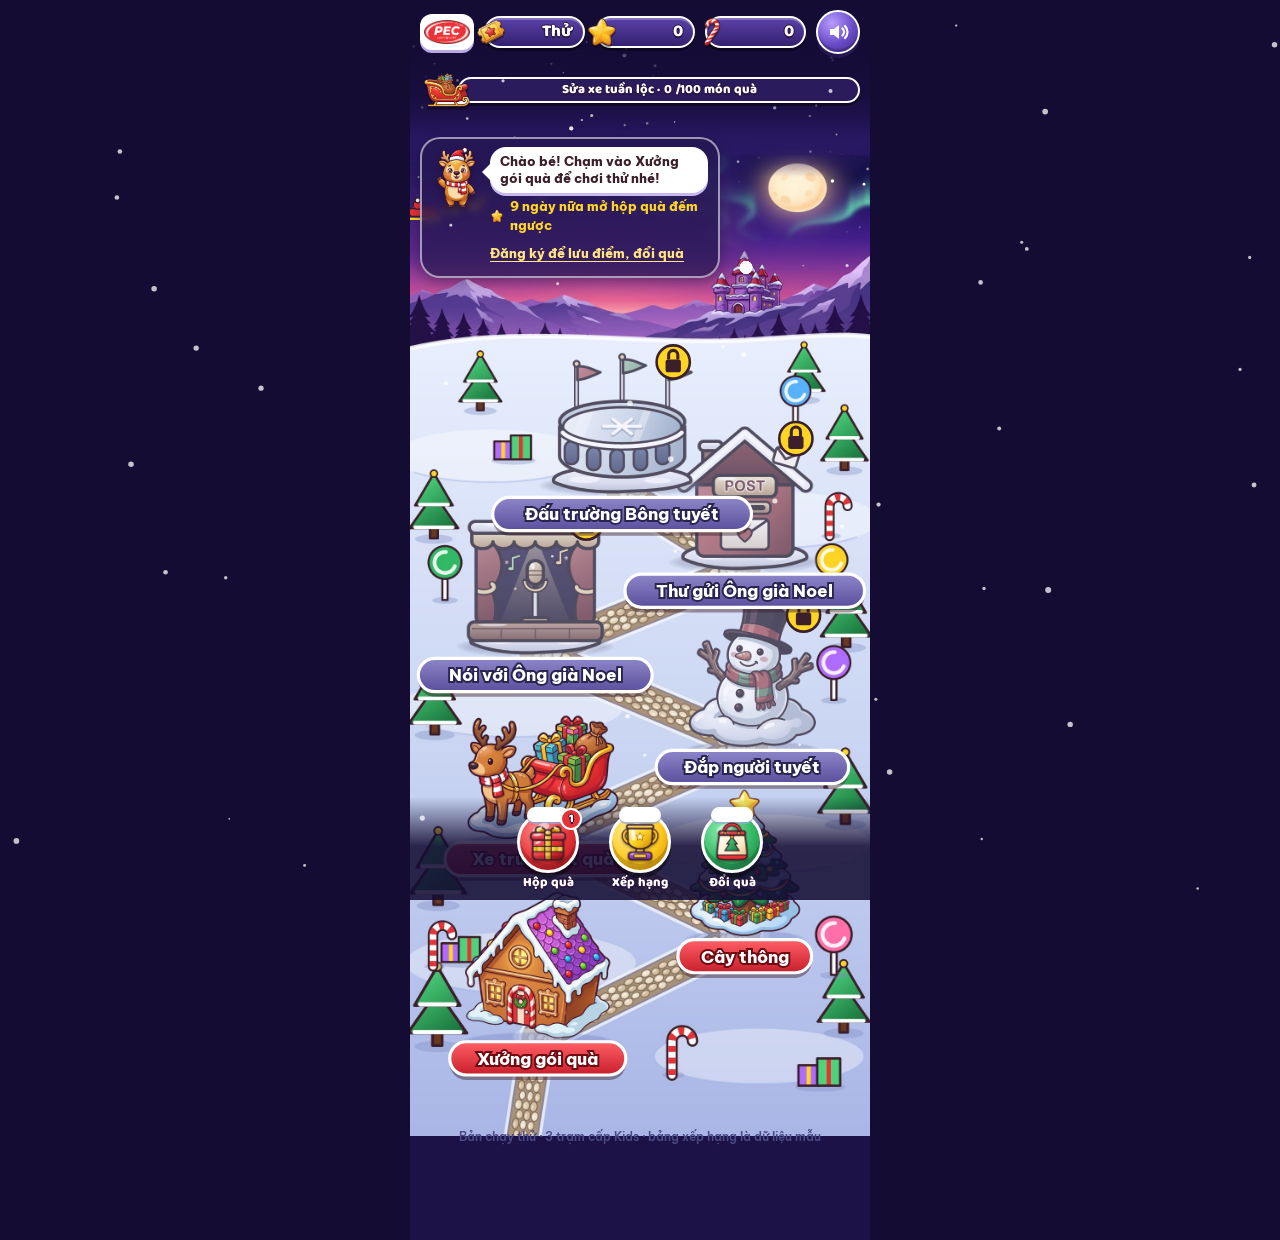
==== commit d85c22f5: "Ghép bộ hình thiết kế: nền bản đồ, 7 công trình, linh vật 4 biểu cảm, biểu tượng, nền 3 màn, cây thô" ====
--- a/public/index.html
+++ b/public/index.html
@@ -38,7 +38,7 @@
 .round.red{background:radial-gradient(circle at 35% 28%,#FF9DA0,#E73236 55%,#A3121A);box-shadow:0 4px 0 #6E0A10,inset 0 -3px 0 rgba(0,0,0,.18)}
 .round:active,.db:active .orb,.btn:active{transform:translateY(3px)}
 .prog{display:flex;align-items:center;gap:0;margin-top:9px}
-.prog .sb{width:48px;height:48px;flex:none;position:relative;z-index:2;margin-right:-14px;filter:drop-shadow(0 3px 0 rgba(0,0,0,.35))}
+.prog .sb{width:54px;height:54px;flex:none;position:relative;z-index:2;margin-right:-16px;filter:drop-shadow(0 3px 0 rgba(0,0,0,.35))}
 .bar3{flex:1;height:26px;border-radius:999px;background:#2A1B5C;border:2.5px solid #fff;position:relative;overflow:hidden;box-shadow:0 3px 0 rgba(0,0,0,.4)}
 .bar3 i{position:absolute;left:0;top:0;bottom:0;width:0;background:repeating-linear-gradient(-45deg,#FF4D5A 0 9px,#FFE0E2 9px 18px);transition:width .9s cubic-bezier(.3,1.3,.5,1);border-radius:999px}
 .bar3 i::after{content:'';position:absolute;left:0;right:0;top:2px;height:6px;margin:0 6px;border-radius:9px;background:rgba(255,255,255,.45)}
@@ -51,7 +51,7 @@
 .sign .cd{color:var(--gold);font-weight:800;display:flex;gap:6px;align-items:center}
 .sign b{color:#fff}
 .lk{color:#FFE680;font-weight:800;text-decoration:underline;text-underline-offset:3px;min-height:30px}
-.mascot{width:58px;height:64px;flex:none;cursor:pointer;animation:bob 2.8s ease-in-out infinite;filter:drop-shadow(0 4px 3px rgba(20,10,50,.35));margin-top:-2px}
+.mascot{width:60px;height:65px;object-fit:contain;flex:none;cursor:pointer;animation:bob 2.8s ease-in-out infinite;filter:drop-shadow(0 4px 3px rgba(20,10,50,.35));margin-top:-2px}
 .bubble{position:relative;background:#fff;color:#3B1F2B;border-radius:16px;padding:6px 10px;font-weight:800;font-size:13px;line-height:1.3;box-shadow:0 3px 0 #C9B8F0}
 .bubble::after{content:'';position:absolute;left:-8px;top:16px;border:9px solid transparent;border-right-color:#fff;border-left:0}
 .note{position:absolute;left:0;right:0;bottom:84px;font-size:11.5px;color:#4C4A86;text-align:center;padding:0 16px;font-weight:600}
@@ -60,7 +60,7 @@
 .orb{width:62px;height:62px;border-radius:50%;display:grid;place-items:center;border:3px solid #fff;position:relative;box-shadow:0 5px 0 rgba(0,0,0,.4),inset 0 -6px 0 rgba(0,0,0,.18)}
 .orb::before{content:'';position:absolute;top:-7px;left:7px;right:7px;height:15px;border-radius:12px 12px 10px 10px;background:radial-gradient(circle at 25% 100%,#fff 4px,transparent 5px),radial-gradient(circle at 70% 100%,#fff 3px,transparent 4px),#fff;box-shadow:0 2px 0 rgba(150,170,220,.7)}
 .orb::after{content:'';position:absolute;left:12px;top:10px;width:18px;height:9px;border-radius:50%;background:rgba(255,255,255,.55);transform:rotate(-25deg)}
-.orb svg{width:36px;height:36px;position:relative;z-index:1}
+.orb img{width:46px;height:46px;position:relative;z-index:1;filter:drop-shadow(0 2px 1px rgba(0,0,0,.3))}
 .orb.red{background:radial-gradient(circle at 35% 30%,#FF8E92,#E73236 55%,#9E1119)}
 .orb.gold{background:radial-gradient(circle at 35% 30%,#FFF0A0,#FFC81F 55%,#C98500)}
 .orb.green{background:radial-gradient(circle at 35% 30%,#8EF0B0,#33B865 55%,#17703A)}
@@ -89,15 +89,15 @@
 /* ---------- MÀN CHƠI ---------- */
 #play{display:none;flex-direction:column;flex:1;position:relative;min-height:100dvh}
 #play::before{content:'';position:absolute;inset:0;z-index:0}
-#play.th-wrap::before{background:linear-gradient(rgba(60,20,10,.15),rgba(30,8,4,.55)),repeating-linear-gradient(90deg,#9A5530 0 44px,#8A4826 44px 47px,#A35C35 47px 90px,#8A4826 90px 93px)}
-#play.th-tree::before{background:radial-gradient(ellipse at 50% 30%,rgba(255,210,120,.25),transparent 60%),radial-gradient(circle at 12px 12px,rgba(255,255,255,.09) 2px,transparent 3px) 0 0/34px 34px,linear-gradient(#4A2C8F,#2A1860)}
-#play.th-sled::before{background:linear-gradient(#24174F,#5A2C7E 60%,#8E3E86)}
+#play.th-wrap::before{background:linear-gradient(rgba(40,14,6,.05),rgba(40,14,6,.35)),url(assets/bg-wrap.jpg) center top/cover}
+#play.th-tree::before{background:linear-gradient(rgba(20,10,50,.1),rgba(20,10,50,.35)),url(assets/bg-tree.jpg) center top/cover}
+#play.th-sled::before{background:linear-gradient(rgba(20,10,50,.35),rgba(20,10,50,.55)),url(assets/bg-sled.jpg) center top/cover}
 #play>*{position:relative;z-index:1}
 .garl{position:absolute!important;left:0;right:0;top:56px;height:46px;pointer-events:none;z-index:0!important}
 .bar{display:flex;align-items:center;gap:8px;padding:calc(10px + env(safe-area-inset-top)) 10px 6px}
 .ribbon{flex:1;text-align:center;position:relative;background:linear-gradient(#FF6066,#D11F29);border:2.5px solid #fff;border-radius:16px;padding:5px 10px;font-size:20px;box-shadow:0 4px 0 #7E0D14}
 .cpill{position:relative;height:32px;border-radius:999px;background:linear-gradient(#5B42A8,#32216F);border:2.5px solid #fff;box-shadow:0 3px 0 rgba(0,0,0,.4);display:flex;align-items:center;padding:0 10px 0 28px;font-size:17px}
-.cpill svg{position:absolute;left:-8px;top:50%;transform:translateY(-50%);width:32px;height:32px}
+.cpill img{position:absolute;left:-10px;top:50%;transform:translateY(-50%);width:36px;height:36px;filter:drop-shadow(0 2px 0 rgba(0,0,0,.35))}
 .mode{display:inline-block;margin:2px 0 6px;font-size:12.5px;font-weight:800;padding:4px 14px;border-radius:999px;background:rgba(20,12,51,.7);border:2px solid var(--gold);color:var(--gold)}
 .mode.pr{border-color:rgba(255,255,255,.5);color:#E4DCFF}
 .steps{display:flex;gap:6px;justify-content:center;padding:0 14px 6px}
@@ -135,14 +135,14 @@
 @keyframes shake{20%,60%{transform:translateX(-8px)}40%,80%{transform:translateX(8px)}}
 /* cây thông */
 .cmd{width:100%;display:flex;align-items:center;gap:8px}
-.cmd .face{width:56px;height:56px;flex:none}
+.cmd .face{width:62px;height:67px;flex:none;object-fit:contain}
 .cmd .bub{flex:1;background:#fff;color:#3B1F2B;border-radius:18px;padding:8px 12px;font-weight:800;font-size:16px;min-height:48px;display:flex;align-items:center;position:relative;box-shadow:0 4px 0 #B9A6EE}
 .cmd .bub::before{content:'';position:absolute;left:-8px;top:16px;border:9px solid transparent;border-right-color:#fff;border-left:0}
 .cmd .bub.hid{color:#8A7FA8;font-weight:700;font-size:14px}
-.treebox{width:100%;max-width:310px;filter:drop-shadow(0 10px 10px rgba(10,0,30,.4))}
+.treebox{width:100%;max-width:300px;filter:drop-shadow(0 10px 10px rgba(10,0,30,.4))}
 .tray{display:grid;grid-template-columns:repeat(3,minmax(0,1fr));gap:10px;width:100%}
 .orn{height:80px;border-radius:22px;background:radial-gradient(circle at 50% 30%,#6A50C2,#2E1E68);border:3px solid rgba(255,255,255,.75);display:grid;place-items:center;box-shadow:0 5px 0 #1A0F40}
-.orn svg{width:54px;height:54px;filter:drop-shadow(0 3px 2px rgba(0,0,0,.35))}
+.orn svg{width:62px;height:62px;filter:drop-shadow(0 3px 2px rgba(0,0,0,.35))}
 .orn.glow2{border-color:var(--gold);box-shadow:0 0 0 5px rgba(255,213,37,.35),0 5px 0 #1A0F40;animation:pulse2 1s infinite}
 .pop{animation:pop .55s cubic-bezier(.3,1.7,.5,1)}
 @keyframes pop{from{transform:scale(0)}to{transform:scale(1)}}
@@ -150,7 +150,7 @@
 .topic{width:100%;text-align:center;background:linear-gradient(#5FD98C,#1E8C45);border:3px solid #fff;border-radius:18px;padding:6px 10px;font-size:14px;font-weight:700;box-shadow:0 5px 0 #0F5A2B}
 .topic b{font-family:'Baloo 2',system-ui,sans-serif;font-size:24px;color:#FFE680;display:block;line-height:1.1;text-shadow:0 2px 0 #0B4A22}
 .hud2{display:flex;width:100%;justify-content:space-between;align-items:center;font-size:17px}
-.hearts{display:flex;gap:2px}.hearts svg{width:26px;height:26px}
+.hearts{display:flex;gap:2px}.hearts img{width:28px;height:28px}.hearts img.off{filter:grayscale(1) brightness(.6);opacity:.55}
 .cv{width:100%;flex:1;min-height:380px;border-radius:24px;border:3px solid #fff;touch-action:none;display:block;box-shadow:0 6px 0 rgba(10,0,30,.5)}
 /* ---------- LỚP PHỦ ---------- */
 .ov{position:fixed;inset:0;z-index:40;display:none;place-items:center;background:rgba(14,8,36,.78)}
@@ -173,8 +173,9 @@
 .res{position:relative;width:min(340px,88vw);background:linear-gradient(#5B42A8,#2A1B5C);border:4px solid #fff;border-radius:30px;padding:34px 20px 22px;text-align:center;box-shadow:0 8px 0 rgba(0,0,0,.4)}
 .res .rib{position:absolute;left:50%;top:-24px;transform:translateX(-50%);white-space:nowrap;background:linear-gradient(#FF6066,#D11F29);border:3px solid #fff;border-radius:16px;padding:4px 22px;font-size:26px;box-shadow:0 4px 0 #7E0D14}
 .res .stars{display:flex;justify-content:center;gap:4px;margin:0 0 4px}
-.res .stars svg{width:58px;height:58px;animation:pop .5s cubic-bezier(.3,1.7,.5,1) both}
-.res .stars svg:nth-child(2){width:70px;height:70px;margin-top:-10px;animation-delay:.15s}.res .stars svg:nth-child(3){animation-delay:.3s}
+.res .stars img{width:58px;height:58px;animation:pop .5s cubic-bezier(.3,1.7,.5,1) both}
+.res .stars img:nth-child(2){width:72px;height:72px;margin-top:-10px;animation-delay:.15s}.res .stars img:nth-child(3){animation-delay:.3s}
+.res .rm{position:absolute;left:-34px;top:-58px;width:104px;height:113px;object-fit:contain;filter:drop-shadow(0 6px 4px rgba(10,0,30,.45));animation:bob 2.4s ease-in-out infinite}
 .res .stars .off{opacity:.2;filter:grayscale(1)}
 .res .big{font-size:58px;color:#fff}
 .res .big small{font-size:19px;color:#E4DCFF}
@@ -211,7 +212,7 @@
 .sample{font-size:11.5px;color:#B9AEE0;text-align:center;margin:10px 0 0}
 .tier{display:grid;grid-template-columns:58px minmax(0,1fr) auto;gap:10px;align-items:center;padding:10px;border-radius:18px;background:rgba(20,12,51,.5);border:2px solid rgba(255,255,255,.35);margin-bottom:8px}
 .tier .gi{width:58px;height:58px;border-radius:16px;display:grid;place-items:center;background:radial-gradient(circle at 40% 30%,#FFF4DE,#F7D9A8);border:2.5px solid #fff}
-.tier .gi svg{width:42px;height:42px}
+.tier .gi img{width:50px;height:50px}
 .tier b{display:block;color:#fff;font-size:16px}
 .tier span{font-size:12.5px;color:#E4DCFF}
 .bar2{height:10px;border-radius:9px;background:#20145A;margin-top:5px;overflow:hidden;border:1.5px solid rgba(255,255,255,.4)}.bar2 i{display:block;height:100%;background:repeating-linear-gradient(-45deg,#FF4D5A 0 6px,#FFE0E2 6px 12px)}
@@ -269,26 +270,26 @@
     <div class="hud">
       <div class="hrow">
         <div class="logo"><img src="logo-pec.png" alt="PEC"></div>
-        <div class="pill g ol" title="Vé hôm nay"><svg class="ico"><use href="#ticket"/></svg><span id="sTk">5</span><small>vé</small></div>
-        <div class="pill g ol" title="Điểm hôm nay"><svg class="ico"><use href="#starI"/></svg><span id="sPt">0</span></div>
-        <div class="pill g ol" title="Kẹo gậy"><svg class="ico"><use href="#cane"/></svg><span class="cc">0</span></div>
+        <div class="pill g ol" title="Vé hôm nay"><img class="ico" src="assets/ic-ticket.png" alt=""><span id="sTk">5</span><small>vé</small></div>
+        <div class="pill g ol" title="Điểm hôm nay"><img class="ico" src="assets/ic-star.png" alt=""><span id="sPt">0</span></div>
+        <div class="pill g ol" title="Kẹo gậy"><img class="ico" src="assets/ic-candy.png" alt=""><span class="cc">0</span></div>
         <button class="round mute" aria-label="Bật tắt âm thanh"></button>
       </div>
       <div class="prog">
-        <svg class="sb" viewBox="0 0 48 48" aria-hidden="true"><path d="M24 2l5 8 9-2-2 9 8 5-8 5 2 9-9-2-5 8-5-8-9 2 2-9-8-5 8-5-2-9 9 2z" fill="#9FD8FF" stroke="#fff" stroke-width="2.5" stroke-linejoin="round"/><path d="M14 22h16c4 0 6 3 6 7H17c-2 0-3-3-3-7z" fill="#E73236" stroke="#3B1F2B" stroke-width="1.6"/><path d="M12 33h22c3 0 4-2 4-4" fill="none" stroke="#FFD525" stroke-width="2.4" stroke-linecap="round"/></svg>
+        <img class="sb" src="assets/ic-sleigh.png" alt="">
         <div class="bar3"><i></i><span class="g ol">Sửa xe tuần lộc · <b class="gc">0</b>/100 món quà</span></div>
       </div>
     </div>
     <div class="map" id="map">
       <div id="mapsvg"></div>
-      <div class="sign"><svg class="mascot" id="mascot" viewBox="0 0 120 130" role="button" tabindex="0" aria-label="Bạn tuần lộc dẫn đường, chạm để nghe gợi ý"><use href="#deer"/></svg>
-        <div class="sc"><div class="bubble" id="bubble"></div><div class="cd"><svg width="15" height="15"><use href="#starI"/></svg><span id="cdT"></span></div><div id="hello"></div><span id="sSk" hidden></span></div></div>
+      <div class="sign"><img class="mascot" id="mascot" src="assets/mascot-hello.png" role="button" tabindex="0" alt="Bạn tuần lộc dẫn đường, chạm để nghe gợi ý">
+        <div class="sc"><div class="bubble" id="bubble"></div><div class="cd"><img src="assets/ic-star.png" width="16" height="16" alt=""><span id="cdT"></span></div><div id="hello"></div><span id="sSk" hidden></span></div></div>
       <p class="note">Bản chạy thử · 3 trạm cấp Kids · bảng xếp hạng là dữ liệu mẫu</p>
     </div>
     <nav class="dock" id="dock">
-      <button class="db g ol" id="qDaily"><span class="orb red"><svg><use href="#giftI"/></svg><span class="dot" id="dDot">1</span></span>Hộp quà</button>
-      <button class="db g ol" id="qBoard"><span class="orb gold"><svg><use href="#trophy"/></svg></span>Xếp hạng</button>
-      <button class="db g ol" id="qShop"><span class="orb green"><svg><use href="#bag"/></svg></span>Đổi quà</button>
+      <button class="db g ol" id="qDaily"><span class="orb red"><img src="assets/ic-gift.png" alt=""><span class="dot" id="dDot">1</span></span>Hộp quà</button>
+      <button class="db g ol" id="qBoard"><span class="orb gold"><img src="assets/ic-trophy.png" alt=""></span>Xếp hạng</button>
+      <button class="db g ol" id="qShop"><span class="orb green"><img src="assets/ic-bag.png" alt=""></span>Đổi quà</button>
     </nav>
   </section>
 
@@ -297,7 +298,7 @@
     <div class="bar">
       <button class="round red back" aria-label="Về làng"><svg viewBox="0 0 24 24"><path d="M15 5l-7 7 7 7" fill="none" stroke="#fff" stroke-width="3.6" stroke-linecap="round" stroke-linejoin="round"/></svg></button>
       <div class="ribbon g ol" id="ptitle"></div>
-      <div class="cpill g ol"><svg><use href="#cane"/></svg><span class="cc">0</span></div>
+      <div class="cpill g ol"><img src="assets/ic-candy.png" alt=""><span class="cc">0</span></div>
     </div>
     <svg class="garl" id="garl" viewBox="0 0 460 46" preserveAspectRatio="none" aria-hidden="true"></svg>
     <div style="text-align:center"><span class="mode" id="mode"></span></div>
@@ -322,7 +323,7 @@
   <div style="position:relative;display:grid;place-items:center">
     <div class="rays"></div>
     <div class="res">
-      <div class="rib g ol" id="rt">Giỏi quá!</div>
+      <img class="rm" id="rmasc" src="assets/mascot-happy.png" alt=""><div class="rib g ol" id="rt">Giỏi quá!</div>
       <div class="stars" id="rstars"></div>
       <div class="big g ol" id="rpts"></div>
       <div class="meta2" id="rmeta"></div>
@@ -527,70 +528,33 @@
   ${[[-44,'#E73236'],[0,'#33B865'],[44,'#FFD525']].map(([x,c],i)=>`<path d="M${x} ${i===1?-8:-6}V-40" stroke="#3B1F2B" stroke-width="2.5"/><path class="sway" d="M${x} -40l18 6-18 6z" fill="${c}" stroke="#3B1F2B" stroke-width="1.6" stroke-linejoin="round"/>`).join('')}
   <g transform="translate(0 6)" stroke="#fff" stroke-width="3" stroke-linecap="round"><path d="M0 -12v24M-10 -6l20 12M-10 6l20-12"/></g>`
 };
-const LOCKB='<g transform="translate(34 -58)"><circle r="13" fill="#FFD525" stroke="#3B1F2B" stroke-width="2"/><rect x="-6" y="-2" width="12" height="10" rx="2" fill="#3B1F2B"/><path d="M-3.6 -2v-3.5a3.6 3.6 0 0 1 7.2 0V-2" fill="none" stroke="#3B1F2B" stroke-width="2.4"/></g>';
+const LOCKB='<g transform="translate(40 -66)"><circle r="13" fill="#FFD525" stroke="#3B1F2B" stroke-width="2"/><rect x="-6" y="-2" width="12" height="10" rx="2" fill="#3B1F2B"/><path d="M-3.6 -2v-3.5a3.6 3.6 0 0 1 7.2 0V-2" fill="none" stroke="#3B1F2B" stroke-width="2.4"/></g>';
 function pine(x,y,k=1){return `<g transform="translate(${x} ${y}) scale(${k})"><ellipse cy="2" rx="16" ry="4" fill="#7F8FC4" opacity=".4"/><rect x="-3" y="-8" width="6" height="10" fill="#6B3A1E"/><path d="M0 -54L16 -28H9L20 -8H-20L-9 -28H-16Z" fill="url(#gTree)" ${OL}/><path d="M-12 -26q4 4 8 0q4 4 8 0q4 4 8 0M-17 -8q5 4 9 0q4 4 8 0q4 4 8 0q4 4 9 0" fill="none" stroke="#fff" stroke-width="3" stroke-linecap="round"/><circle cy="-54" r="3" fill="#FFD525"/></g>`}
 function lolly(x,y,c,k=1){return `<g transform="translate(${x} ${y}) scale(${k})"><ellipse cy="2" rx="12" ry="3.5" fill="#7F8FC4" opacity=".4"/><rect x="-2.5" y="-22" width="5" height="24" fill="#fff" ${OL}/><circle cy="-32" r="15" fill="${c}" ${OL}/><path d="M0 -32m-9 0a9 9 0 1 0 9-9" fill="none" stroke="#fff" stroke-width="3.5" stroke-linecap="round" opacity=".85"/><ellipse cx="-6" cy="-40" rx="5" ry="3" fill="#fff" opacity=".45"/></g>`}
 function cane(x,y,k=1){return `<g transform="translate(${x} ${y}) scale(${k})"><path d="M0 2V-26a8 8 0 0 1 16 0" fill="none" stroke="#3B1F2B" stroke-width="9" stroke-linecap="round"/><path d="M0 2V-26a8 8 0 0 1 16 0" fill="none" stroke="#fff" stroke-width="6" stroke-linecap="round"/><path d="M0 2V-26a8 8 0 0 1 16 0" fill="none" stroke="#E73236" stroke-width="6" stroke-dasharray="4 4"/></g>`}
 function gifts(x,y){return `<g transform="translate(${x} ${y})"><ellipse cy="2" rx="18" ry="4" fill="#7F8FC4" opacity=".4"/><rect x="-16" y="-14" width="16" height="16" rx="2" fill="#B06BFF" ${OL}/><rect x="-9.5" y="-14" width="3" height="16" fill="#FFD525"/><rect x="-2" y="-20" width="18" height="22" rx="2" fill="#4FD27A" ${OL}/><rect x="5.5" y="-20" width="3" height="22" fill="#E73236"/><path d="M7 -20c-4-6-9-4-6 0M7 -20c4-6 9-4 6 0" fill="#E73236" stroke="#3B1F2B" stroke-width="1.2"/></g>`}
 function drawMap(){
-  BI=0;
-  let stars='';for(let i=0;i<46;i++){const x=Math.random()*360,y=Math.random()*190,r=Math.random()*1.4+.5;stars+=`<circle class="tw" style="animation-delay:-${(Math.random()*2.6).toFixed(2)}s" cx="${x.toFixed(1)}" cy="${y.toFixed(1)}" r="${r.toFixed(2)}" fill="#fff"/>`}
-  stars+=[[40,130],[150,96],[330,170],[230,60]].map(([x,y],i)=>`<path class="tw" style="animation-delay:-${i*.6}s" transform="translate(${x} ${y}) scale(.55)" d="${STAR5}" fill="#FFF3B0"/>`).join('');
-  const P=STATIONS;let path=`M${P[0].x-10} 790`;P.forEach(s=>path+=` L${s.x} ${s.y+24}`);
-  // đèn đường và dây đèn
-  let lamps=[];for(let i=0;i<P.length-1;i++){const a=P[i],b=P[i+1];lamps.push([(a.x+b.x)/2+(i%2?-26:26),(a.y+b.y)/2+30])}
-  let lampSvg='',strings='';
-  for(let i=0;i<lamps.length-1;i++){const [x1,y1]=lamps[i],[x2,y2]=lamps[i+1];const ty1=y1-40,ty2=y2-40,cx=(x1+x2)/2,cy=(ty1+ty2)/2+22;
-    strings+=`<path d="M${x1} ${ty1}Q${cx} ${cy} ${x2} ${ty2}" fill="none" stroke="#3B1F2B" stroke-width="1.3" opacity=".7"/>`;
-    for(let t=.12;t<.9;t+=.13){const q=1-t,x=q*q*x1+2*q*t*cx+t*t*x2,y=q*q*ty1+2*q*t*cy+t*t*ty2+2;strings+=bulb(x,y,2.4)}}
-  lamps.forEach(([x,y])=>{lampSvg+=`<g transform="translate(${x} ${y})"><ellipse cy="2" rx="9" ry="3" fill="#7F8FC4" opacity=".5"/><path d="M0 0V-38" stroke="#3B1F2B" stroke-width="4.5"/><path d="M0 0V-38" stroke="#5B4AA0" stroke-width="2.4"/><circle cy="-44" r="16" fill="#FFE680" opacity=".22"/><rect x="-6" y="-50" width="12" height="12" rx="3" fill="#FFE680" ${OL}/><path d="M-8 -50h16l-8 -7z" fill="#E73236" ${OL}/></g>`});
-  const deco=[pine(22,612,1.1),pine(344,520,1),pine(20,452,.95),pine(346,380,1),pine(18,300,.9),pine(344,262,.85),pine(196,560,.75),pine(186,410,.7),pine(60,238,.75),pine(306,214,.7),pine(14,724,1.15),
-    lolly(182,648,'#FF6FA8',.9),lolly(176,342,'#FFD525',.8),lolly(28,372,'#33B865',.85),lolly(336,454,'#B06BFF',.8),lolly(212,276,'#5AB2FF',.75),
-    cane(204,712),cane(40,540,.9),cane(320,322,.85),gifts(220,488),gifts(146,298),gifts(56,660)].join('');
+  let stars='';for(let i=0;i<26;i++){const x=Math.random()*360,y=Math.random()*150,r=Math.random()*1.2+.5;stars+=`<circle class="tw" style="animation-delay:-${(Math.random()*2.6).toFixed(2)}s" cx="${x.toFixed(1)}" cy="${y.toFixed(1)}" r="${r.toFixed(2)}" fill="#fff"/>`}
   const st=STATIONS.map((s,i)=>`<g class="st ${s.open?'open':'lock'}" data-i="${i}" role="button" tabindex="0" aria-label="${s.name}${s.open?'':' (sắp mở)'}" transform="translate(${s.x} ${s.y})">
-    <g class="bld"><g ${s.open?'':'filter="url(#dim)"'}>${BLD[s.id]()}</g>${s.open?'':LOCKB}</g>
-    <g class="lbl" transform="translate(0 ${s.id==='arena'?62:58})"><rect class="lbld" rx="13" height="26" y="-17" fill="#3B1F2B" opacity=".45" transform="translate(0 3)"/><rect class="lblr" rx="13" height="26" y="-18" fill="${s.open?'url(#gRed)':'url(#gLock)'}" stroke="#fff" stroke-width="2.5"/><text y="0" text-anchor="middle" font-family="Baloo 2" font-weight="800" font-size="13.5" fill="#fff" style="paint-order:stroke;stroke:${s.open?'#6E0A10':'#2A2550'};stroke-width:3px">${s.name}</text></g>
+    <g class="bld"><image href="assets/st-${s.id}.png" x="-65" y="-86" width="130" height="130" ${s.open?'':'filter="url(#dim)"'}/>${s.open?'':LOCKB}</g>
+    <g class="lbl" transform="translate(0 58)"><rect class="lbld" rx="13" height="26" y="-17" fill="#3B1F2B" opacity=".45" transform="translate(0 3)"/><rect class="lblr" rx="13" height="26" y="-18" fill="${s.open?'url(#gRed)':'url(#gLock)'}" stroke="#fff" stroke-width="2.5"/><text y="0" text-anchor="middle" font-family="Baloo 2" font-weight="800" font-size="13.5" fill="#fff" style="paint-order:stroke;stroke:${s.open?'#6E0A10':'#2A2550'};stroke-width:3px">${s.name}</text></g>
   </g>`).join('');
   $('#mapsvg').innerHTML=`<svg viewBox="0 0 360 876" aria-label="Bản đồ Làng Giáng Sinh">
   <defs>
-    <linearGradient id="gSky" x1="0" y1="0" x2="0" y2="1"><stop offset="0" stop-color="#120A35"/><stop offset=".4" stop-color="#2C1A6A"/><stop offset=".72" stop-color="#6B2F8E"/><stop offset="1" stop-color="#D0609A"/></linearGradient>
-    <linearGradient id="gGround" x1="0" y1="0" x2="0" y2="1"><stop offset="0" stop-color="#E9EFFD"/><stop offset=".5" stop-color="#C9D5F2"/><stop offset="1" stop-color="#A9B6E6"/></linearGradient>
-    <linearGradient id="gWood" x1="0" y1="0" x2="0" y2="1"><stop offset="0" stop-color="#D98F50"/><stop offset="1" stop-color="#A35E2B"/></linearGradient>
-    <linearGradient id="gTree" x1="0" y1="0" x2="1" y2="1"><stop offset="0" stop-color="#4FD27A"/><stop offset="1" stop-color="#17703A"/></linearGradient>
-    <linearGradient id="gSnow" x1="0" y1="0" x2="1" y2="1"><stop offset="0" stop-color="#FFFFFF"/><stop offset="1" stop-color="#C4D4F4"/></linearGradient>
     <linearGradient id="gRed" x1="0" y1="0" x2="0" y2="1"><stop offset="0" stop-color="#FF6066"/><stop offset="1" stop-color="#C81E2C"/></linearGradient>
-    <linearGradient id="gIce" x1="0" y1="0" x2="0" y2="1"><stop offset="0" stop-color="#EAF7FF"/><stop offset="1" stop-color="#93C6F0"/></linearGradient>
     <linearGradient id="gLock" x1="0" y1="0" x2="0" y2="1"><stop offset="0" stop-color="#8E86C9"/><stop offset="1" stop-color="#5A4F9C"/></linearGradient>
-    <linearGradient id="gMtn" x1="0" y1="0" x2="0" y2="1"><stop offset="0" stop-color="#7B5AC0"/><stop offset="1" stop-color="#3B2A7A"/></linearGradient>
-    <radialGradient id="gMoon"><stop offset=".45" stop-color="#FFF6CF"/><stop offset=".6" stop-color="#FFE9A8" stop-opacity=".5"/><stop offset="1" stop-color="#FFE9A8" stop-opacity="0"/></radialGradient>
-    <pattern id="scales" width="12" height="9" patternUnits="userSpaceOnUse"><rect width="12" height="9" fill="#A146C9"/><path d="M0 9a6 6 0 0 1 12 0" fill="#C46BE8" stroke="#6E2A92" stroke-width="1.2"/><path d="M-6 4.5a6 6 0 0 1 12 0M6 4.5a6 6 0 0 1 12 0" fill="#C46BE8" stroke="#6E2A92" stroke-width="1.2"/></pattern>
-    <pattern id="cobble" width="16" height="12" patternUnits="userSpaceOnUse"><rect width="16" height="12" fill="#B9A487"/><rect x="1" y="1" width="9" height="4.5" rx="2" fill="#D9C8AC"/><rect x="11" y="1" width="4" height="4.5" rx="2" fill="#CDBB9D"/><rect x="1" y="6.5" width="4" height="4.5" rx="2" fill="#CDBB9D"/><rect x="6" y="6.5" width="9" height="4.5" rx="2" fill="#E2D3BA"/></pattern>
-    <filter id="blur6"><feGaussianBlur stdDeviation="6"/></filter>
     <filter id="dim"><feColorMatrix type="saturate" values=".35"/><feComponentTransfer><feFuncR type="linear" slope=".85" intercept=".06"/><feFuncG type="linear" slope=".85" intercept=".06"/><feFuncB type="linear" slope=".9" intercept=".1"/></feComponentTransfer></filter>
   </defs>
-  <rect width="360" height="320" fill="url(#gSky)"/>
-  <g filter="url(#blur6)" opacity=".55"><path class="aur" d="M-20 120C60 70 110 150 190 100S320 70 380 110" fill="none" stroke="#4FF0B8" stroke-width="16"/><path class="aur" style="animation-delay:-4s" d="M-20 150C70 110 140 170 210 130S320 110 380 140" fill="none" stroke="#7AD7FF" stroke-width="10"/></g>
+  <image href="assets/bg-map.jpg" x="0" y="0" width="360" height="876"/>
   ${stars}
-  <circle cx="292" cy="150" r="46" fill="url(#gMoon)"/><circle cx="292" cy="150" r="21" fill="#FFF6CF"/><circle cx="285" cy="145" r="4" fill="#F2E2A8"/><circle cx="298" cy="158" r="3" fill="#F2E2A8"/>
   <g class="flyer"><g transform="translate(0 150)">
     <path d="M-60 6q20 10 40 0" fill="none" stroke="#FFE680" stroke-width="2" stroke-dasharray="1 5" opacity=".9"/>
     <g fill="#FFE9B0" stroke="#3B1F2B" stroke-width="1"><path d="M0 0h16q6 0 6 6h-20q-4 0-2-6z" fill="#E73236"/><path d="M-2 8h26" stroke="#FFD525" stroke-width="1.6"/><circle cx="6" cy="-3" r="3.5" fill="#E73236"/><circle cx="6" cy="-6.5" r="2" fill="#fff"/>
     <ellipse cx="34" cy="0" rx="6" ry="3.4" fill="#C98B4E"/><circle cx="40" cy="-3" r="2.4" fill="#C98B4E"/><path d="M39 -5l-1 -4M41 -5l2 -4" stroke="#C98B4E" stroke-width="1.2"/>
     <ellipse cx="50" cy="-2" rx="6" ry="3.4" fill="#C98B4E"/><circle cx="56" cy="-5" r="2.4" fill="#C98B4E"/><path d="M55 -7l-1 -4M57 -7l2 -4" stroke="#C98B4E" stroke-width="1.2"/>
     <path d="M22 3l8-2M44 0l2 -1" stroke="#FFD525" stroke-width="1"/></g></g></g>
-  <path d="M0 236L40 196L70 214L112 170L150 206L186 180L226 212L268 168L312 204L360 182V260H0Z" fill="url(#gMtn)"/>
-  <path d="M100 182L112 170L124 182L118 180L112 186L106 180ZM256 180L268 168L280 180L274 178L268 184L262 178Z" fill="#fff" opacity=".9"/>
-  <g transform="translate(206 214)"><rect x="-22" y="-34" width="44" height="34" fill="#4E3A93"/><rect x="-30" y="-50" width="14" height="50" fill="#5B46A5"/><rect x="16" y="-46" width="14" height="46" fill="#5B46A5"/><path d="M-33 -50l10 -18 10 18ZM13 -46l10-16 10 16Z" fill="#E73236"/><path d="M-26 -36h6v8h-6zM20 -32h6v8h-6zM-14 -24h8v10h-8zM6 -24h8v10h-8z" fill="#FFE27A"/><path d="M-12 0v-12a6 6 0 0 1 12 0V0" fill="#2B1F5C"/>${smoke(0,-50)}<rect x="-3" y="-44" width="6" height="10" fill="#5B46A5"/></g>
-  <path d="M0 246Q50 218 100 236T200 230T300 226T360 232V270H0Z" fill="#2F2468"/>
-  ${Array.from({length:22},(_,i)=>{const x=i*17+4,y=242+Math.sin(i*1.7)*5;return `<path d="M${x} ${y}l7 -16l7 16z" fill="#251C57"/>`}).join('')}
-  <g fill="#FFE27A">${[[30,238],[64,232],[150,236],[300,230],[334,234]].map(([x,y])=>`<rect x="${x}" y="${y}" width="3.5" height="3.5" class="tw" style="animation-delay:-${(x%7)/3}s"/>`).join('')}</g>
-  <path d="M0 262Q90 232 180 254T360 248V876H0Z" fill="url(#gGround)"/>
-  <path d="M0 262Q90 232 180 254T360 248" fill="none" stroke="#fff" stroke-width="5" opacity=".8"/>
-  ${[[60,330,70],[280,420,80],[90,600,90],[260,700,70],[170,470,60]].map(([x,y,r])=>`<ellipse cx="${x}" cy="${y}" rx="${r}" ry="${r*.28}" fill="#fff" opacity=".45"/>`).join('')}
-  <g transform="translate(0 78)"><path d="${path}" fill="none" stroke="#8E7A5E" stroke-width="27" stroke-linecap="round" stroke-linejoin="round" opacity=".55"/>
-  <path d="${path}" fill="none" stroke="url(#cobble)" stroke-width="22" stroke-linecap="round" stroke-linejoin="round"/>
-  <path d="${path}" fill="none" stroke="#fff" stroke-width="3" stroke-linecap="round" stroke-linejoin="round" stroke-dasharray="2 14" opacity=".9"/></g>
-  <g transform="translate(0 78)">${deco}${strings}${lampSvg}${st}</g>
+  ${smoke(263,196)}
+  <g transform="translate(0 78)">${st}</g>
   </svg>`;
   $$('.st .lbl').forEach(g=>{const w=g.querySelector('text').getComputedTextLength()+28;g.querySelectorAll('rect').forEach(r=>{r.setAttribute('width',w);r.setAttribute('x',-w/2)})});
   $$('.st').forEach(g=>{const go=()=>openStation(+g.dataset.i);g.addEventListener('click',go);g.addEventListener('keydown',e=>{if(e.key==='Enter'||e.key===' '){e.preventDefault();go()}})});
@@ -660,7 +624,8 @@
   const id=cur.id;S.best[id]=Math.max(S.best[id]||0,pts);let bonus='';
   if(MODE==='scored')bonus=addPts(pts);save();refresh();
   $('#rt').textContent=stars===3?'Xuất sắc!':stars===2?'Giỏi quá!':'Cố lên nào!';
-  $('#rstars').innerHTML=[1,2,3].map(k=>`<svg class="${k<=stars?'':'off'}"><use href="#starI"/></svg>`).join('');
+  $('#rstars').innerHTML=[1,2,3].map(k=>`<img class="${k<=stars?'':'off'}" src="assets/ic-star.png" alt="">`).join('');
+  $('#rmasc').src='assets/mascot-'+(stars>=2?'happy':'oops')+'.png';
   $('#rpts').innerHTML=`${pts}<small> điểm</small>`;
   let meta='';
   if(MODE==='scored'){meta=`<span>+<b>${RC}</b> kẹo gậy</span><span>Kẹo hôm nay <b>${S.day.candy}/${CANDY_CAP}</b></span><span>Còn <b>${S.day.tk}</b> vé</span>`}
@@ -683,7 +648,7 @@
   let s='<path d="M0 6Q57 40 115 6T230 6T345 6T460 6" fill="none" stroke="#1E7F45" stroke-width="9" stroke-linecap="round"/><path d="M0 6Q57 40 115 6T230 6T345 6T460 6" fill="none" stroke="#33B865" stroke-width="4" stroke-dasharray="2 5" stroke-linecap="round"/>';
   BI=0;for(let i=0;i<4;i++){for(let t=.08;t<1;t+=.14){const x0=i*115,q=1-t,x=q*q*x0+2*q*t*(x0+57)+t*t*(x0+115),y=q*q*6+2*q*t*40+t*t*6+4;s+=bulb(x,y,3.4)}}
   if(theme==='wrap')s+='<g transform="translate(230 18)"><path d="M0 0C-12 -14 -26 -6 -18 6ZM0 0C12 -14 26 -6 18 6Z" fill="#E73236" stroke="#3B1F2B" stroke-width="2"/><circle r="5" fill="#C81E2C" stroke="#3B1F2B" stroke-width="2"/></g>';
-  $('#garl').innerHTML=theme==='sled'?'':s;
+  $('#garl').innerHTML=theme==='tree'?s:'';
 }
 
 /* ================= TRẠM 1: XƯỞNG GÓI QUÀ ================= */
@@ -738,39 +703,19 @@
 
 /* ================= TRẠM 2: TRANG TRÍ CÂY THÔNG ================= */
 function ornSVG(type,color,size=52){
-  const c=COLORS[color],o='stroke="#3B1F2B" stroke-width="2.2" stroke-linejoin="round"';
-  if(type==='ball')return `<svg viewBox="0 0 52 52" width="${size}" height="${size}"><rect x="20" y="3" width="12" height="8" rx="2.5" fill="#FFD525" ${o}/><circle cx="26" cy="30" r="18" fill="${c}" ${o}/><path d="M10 28q16 8 32 0" fill="none" stroke="#fff" stroke-width="3" opacity=".55"/><ellipse cx="19" cy="22" rx="5" ry="3.5" fill="#fff" opacity=".7" transform="rotate(-30 19 22)"/></svg>`;
-  if(type==='bell')return `<svg viewBox="0 0 52 52" width="${size}" height="${size}"><path d="M26 5c-10 0-14 9-14 18 0 7-4 11-7 15h42c-3-4-7-8-7-15 0-9-4-18-14-18Z" fill="${c}" ${o}/><path d="M8 38h36" stroke="#3B1F2B" stroke-width="2.2"/><circle cx="26" cy="43" r="5" fill="#FFD525" ${o}/><path d="M18 18c2-5 5-6 8-6" stroke="#fff" stroke-width="3.2" opacity=".65" fill="none" stroke-linecap="round"/><path d="M20 5q6-5 12 0" fill="none" stroke="#E73236" stroke-width="3"/></svg>`;
-  if(type==='gift'){const rb=color==='yellow'?'#E73236':'#FFD525';return `<svg viewBox="0 0 52 52" width="${size}" height="${size}"><rect x="9" y="19" width="34" height="27" rx="4" fill="${c}" ${o}/><rect x="6" y="13" width="40" height="10" rx="3" fill="${c}" ${o}/><rect x="23" y="13" width="6" height="33" fill="${rb}" stroke="#3B1F2B" stroke-width="1.5"/><path d="M26 13C20 2 11 6 16 13ZM26 13C32 2 41 6 36 13Z" fill="${rb}" ${o}/><path d="M12 26h5" stroke="#fff" stroke-width="2.5" stroke-linecap="round" opacity=".6"/></svg>`}
-  return `<svg viewBox="0 0 24 24" width="${size}" height="${size}"><use href="#starI"/></svg>`;
+  const f=type==='star'?'orn-star.png':`orn-${type}-${color}.png`;
+  return `<svg viewBox="0 0 192 192" width="${size}" height="${size}"><image href="assets/${f}" width="192" height="192"/></svg>`;
 }
 function Tree(){
-  const SPOTS=[[112,150],[192,152],[84,214],[152,196],[222,214],[152,256]];
+  const SPOTS=[[370,330],[540,318],[262,560],[450,512],[640,560],[450,730]];
   const cmds=[];const used=new Set();
   while(cmds.length<5){const t=pick(ORN_TYPES),c=pick(Object.keys(COLORS));const k=t+c;if(used.has(k))continue;used.add(k);cmds.push({t,c})}
   cmds.push({t:'star',c:'yellow'});
-  let idx=0,miss=0,showTxt=false;const st=$('#stage');BI=0;
-  const lights=[[100,128],[130,140],[170,138],[200,124],[76,196],[110,210],[150,216],[190,210],[226,194],[60,268],[100,280],[150,284],[200,280],[240,266]].map(([x,y])=>bulb(x,y,3.6)).join('');
-  const o='stroke="#3B1F2B" stroke-width="2.5" stroke-linejoin="round"';
-  st.innerHTML=`<div class="cmd"><svg class="face" viewBox="0 0 120 130"><use href="#deer"/></svg><div class="bub" id="ctxt"></div>
+  let idx=0,miss=0,showTxt=false;const st=$('#stage');
+  st.innerHTML=`<div class="cmd"><img class="face" id="tface" src="assets/mascot-think.png" alt=""><div class="bub" id="ctxt"></div>
       <div style="display:flex;flex-direction:column;gap:6px"><button class="round gold" id="sayB" aria-label="Nghe lại câu lệnh"><svg viewBox="0 0 24 24"><path d="M4 9h4l5-4v14l-5-4H4z" fill="#7A3E00"/><path d="M16.5 8.5a5 5 0 0 1 0 7M19 6a8.5 8.5 0 0 1 0 12" fill="none" stroke="#7A3E00" stroke-width="2.2" stroke-linecap="round"/></svg></button><button class="round" id="txtB" aria-label="Xem chữ"><svg viewBox="0 0 24 24"><text x="12" y="17" text-anchor="middle" font-family="Baloo 2" font-weight="800" font-size="15" fill="#fff">Aa</text></svg></button></div></div>
-    <div class="treebox"><svg viewBox="0 0 300 330" id="tsv">
-      <ellipse cx="150" cy="312" rx="120" ry="14" fill="#140A33" opacity=".45"/>
-      <rect x="132" y="282" width="36" height="26" fill="#7A4626" ${o}/>
-      <rect x="60" y="282" width="40" height="30" rx="4" fill="#5AB2FF" ${o}/><rect x="77" y="282" width="6" height="30" fill="#FFD525"/>
-      <rect x="196" y="276" width="46" height="36" rx="4" fill="#E73236" ${o}/><rect x="216" y="276" width="6" height="36" fill="#fff"/><path d="M219 276c-6-10-16-6-10 0M219 276c6-10 16-6 10 0" fill="#fff" ${o}/>
-      <path d="M150 170L262 270Q266 286 248 286H52Q34 286 38 270Z" fill="url(#gTreeB)" ${o}/>
-      <path d="M150 100L236 196Q240 210 224 210H76Q60 210 64 196Z" fill="url(#gTreeB)" ${o}/>
-      <path d="M150 36L204 124Q208 136 194 136H106Q92 136 96 124Z" fill="url(#gTreeB)" ${o}/>
-      <path d="M44 276q9 10 18 0q9 10 18 0q9 10 18 0q9 10 18 0q9 10 18 0q9 10 18 0q9 10 18 0q9 10 18 0q9 10 18 0q9 10 18 0q9 10 18 0q9 10 18 0" fill="none" stroke="#fff" stroke-width="6" stroke-linecap="round"/>
-      <path d="M68 202q8 9 16 0q8 9 16 0q8 9 16 0q8 9 16 0q8 9 16 0q8 9 16 0q8 9 16 0q8 9 16 0q8 9 16 0q8 9 16 0" fill="none" stroke="#fff" stroke-width="5.5" stroke-linecap="round"/>
-      <path d="M100 130q7 8 14 0q7 8 14 0q7 8 14 0q7 8 14 0q7 8 14 0q7 8 14 0q7 8 14 0" fill="none" stroke="#fff" stroke-width="5" stroke-linecap="round"/>
-      <path d="M92 118Q150 156 206 112M66 186Q150 236 232 182M48 258Q150 310 252 254" fill="none" stroke="#FFD525" stroke-width="3.5" stroke-dasharray="1 7" stroke-linecap="round"/>
-      ${lights}
-      <g id="orns"></g></svg></div>
+    <div class="treebox"><svg viewBox="0 0 900 990" id="tsv"><image href="assets/tree-big.png" width="900" height="990"/><g id="orns"></g></svg></div>
     <div class="tray" id="tray"></div>`;
-  const svgDefs=`<defs><linearGradient id="gTreeB" x1="0" y1="0" x2="1" y2="1"><stop offset="0" stop-color="#5BE08A"/><stop offset="1" stop-color="#14703A"/></linearGradient></defs>`;
-  $('#tsv').insertAdjacentHTML('afterbegin',svgDefs);
   const txt=$('#ctxt');
   const phrase=c=>c.t==='star'?'Put the yellow star on the top.':`Put the ${c.c} ${c.t} on the tree.`;
   function paintTxt(){const c=cmds[idx];if(!c)return;txt.textContent=showTxt?phrase(c):'Nghe kỹ rồi chọn đúng đồ trang trí nhé!';txt.classList.toggle('hid',!showTxt)}
@@ -779,7 +724,7 @@
   if(!canSpeak){showTxt=true;$('#txtB').style.display='none';$('#sayB').style.display='none'}
   let wrongHere=0;
   function show(){
-    steps(6,idx);wrongHere=0;const c=cmds[idx];paintTxt();
+    steps(6,idx);wrongHere=0;const c=cmds[idx];paintTxt();$('#tface').src='assets/mascot-think.png';
     let opts=[c];const add=o=>{if(!opts.some(x=>x.t===o.t&&x.c===o.c))opts.push(o)};
     let guard=0;
     while(opts.length<6&&guard++<200){
@@ -793,12 +738,12 @@
     $('#tray').innerHTML=opts.map((o,i)=>`<button class="orn" data-o="${i}" aria-label="${o.c} ${o.t}">${ornSVG(o.t,o.c)}</button>`).join('');
     $('#tray').onclick=e=>{const b=e.target.closest('.orn');if(!b)return;const o=opts[+b.dataset.o];
       if(o.t===c.t&&o.c===c.c){
-        ding();gain();confettiAt(b,16);const [x,y]=c.t==='star'?[150,34]:SPOTS[idx];const sz=c.t==='star'?64:44;
+        ding();gain();confettiAt(b,16);const [x,y]=c.t==='star'?[450,96]:SPOTS[idx];const sz=c.t==='star'?190:132;$('#tface').src='assets/mascot-happy.png';
         $('#orns').insertAdjacentHTML('beforeend',`<g transform="translate(${x-sz/2} ${y-sz/2})">${c.t==='star'?`<circle class="glow" cx="${sz/2}" cy="${sz/2}" r="${sz*.55}" fill="#FFE680" opacity=".45"/>`:''}<g class="pop" style="transform-origin:${sz/2}px ${sz/2}px">${ornSVG(c.t,c.c,sz)}</g></g>`);
         speak(c.t==='star'?'Wonderful!':'Great job!',.9);idx++;
         $('#tray').onclick=null;setTimeout(()=>{idx<6?(show(),setTimeout(()=>speak(phrase(cmds[idx])),200)):finish(90+(miss===0?10:0),'Cây thông của bé đã lung linh rồi')},1100);
       }else{
-        miss++;wrongHere++;buzz();b.classList.add('shake');setTimeout(()=>b.classList.remove('shake'),450);speak('Try again!',.9);
+        miss++;wrongHere++;buzz();$('#tface').src='assets/mascot-oops.png';b.classList.add('shake');setTimeout(()=>b.classList.remove('shake'),450);speak('Try again!',.9);
         if(wrongHere>=2){const k=opts.findIndex(o=>o.t===c.t&&o.c===c.c);$('#tray').children[k].classList.add('glow2');if(!showTxt){showTxt=true;paintTxt()}}
       }};
   }
@@ -806,6 +751,8 @@
 }
 
 /* ================= TRẠM 3: XE TRƯỢT BẮT QUÀ ================= */
+const IMG={};['bg-sled.jpg','fall-coal.png','sled-player.png','fall-gift-red.png','fall-gift-green.png','fall-gift-blue.png','fall-gift-purple.png','fall-gift-orange.png'].forEach(f=>{const im=new Image();im.src='assets/'+f;IMG[f]=im});
+const ok=im=>im&&im.complete&&im.naturalWidth>0;
 function Sled(){
   const topic=pick(TOPICS),others=TOPICS.filter(t=>t!==topic).flatMap(t=>t.items).filter(([w])=>!topic.items.some(([x])=>x===w));
   const st=$('#stage');$('#steps').innerHTML='';
@@ -818,13 +765,9 @@
   let W,H,dpr,bg=null;
   function paintBg(){
     bg=document.createElement('canvas');bg.width=W*dpr;bg.height=H*dpr;const b=bg.getContext('2d');b.scale(dpr,dpr);
-    const g=b.createLinearGradient(0,0,0,H);g.addColorStop(0,'#1B1048');g.addColorStop(.55,'#55308F');g.addColorStop(.8,'#C9609E');b.fillStyle=g;b.fillRect(0,0,W,H);
-    for(let i=0;i<40;i++){b.fillStyle=`rgba(255,255,255,${Math.random()*.7+.2})`;b.beginPath();b.arc(Math.random()*W,Math.random()*H*.55,Math.random()*1.4+.4,0,7);b.fill()}
-    const mg=b.createRadialGradient(W*.8,H*.16,4,W*.8,H*.16,46);mg.addColorStop(0,'#FFF6CF');mg.addColorStop(.45,'#FFF6CF');mg.addColorStop(.5,'rgba(255,233,168,.5)');mg.addColorStop(1,'rgba(255,233,168,0)');b.fillStyle=mg;b.beginPath();b.arc(W*.8,H*.16,46,0,7);b.fill();
-    b.fillStyle='#3B2A7A';b.beginPath();b.moveTo(0,H*.72);for(let x=0;x<=W;x+=W/6)b.lineTo(x+W/12,H*.6+((x/W*6)%2?10:-6));b.lineTo(W,H*.72);b.lineTo(W,H);b.lineTo(0,H);b.fill();
-    b.fillStyle='#251C57';for(let x=0;x<W;x+=18){const y=H*.74+Math.sin(x)*4;b.beginPath();b.moveTo(x,y);b.lineTo(x+9,y-22);b.lineTo(x+18,y);b.fill()}
-    const sg=b.createLinearGradient(0,H*.8,0,H);sg.addColorStop(0,'#EEF3FF');sg.addColorStop(1,'#B5C3EC');b.fillStyle=sg;b.beginPath();b.moveTo(0,H*.82);b.quadraticCurveTo(W*.5,H*.76,W,H*.82);b.lineTo(W,H);b.lineTo(0,H);b.fill();
-    b.strokeStyle='#fff';b.lineWidth=3;b.beginPath();b.moveTo(0,H*.82);b.quadraticCurveTo(W*.5,H*.76,W,H*.82);b.stroke();
+    const im=IMG['bg-sled.jpg'];
+    if(ok(im)){const k=Math.max(W/im.naturalWidth,H/im.naturalHeight),w=im.naturalWidth*k,h=im.naturalHeight*k;b.drawImage(im,(W-w)/2,H-h,w,h)}
+    else{const g=b.createLinearGradient(0,0,0,H);g.addColorStop(0,'#1B1048');g.addColorStop(.8,'#55308F');g.addColorStop(.81,'#EEF3FF');b.fillStyle=g;b.fillRect(0,0,W,H);if(im)im.onload=()=>{paintBg();if(!G.run)idle()}}
   }
   function size(){dpr=Math.min(2,devicePixelRatio||1);W=cv.clientWidth;H=cv.clientHeight;cv.width=W*dpr;cv.height=H*dpr;ctx.setTransform(dpr,0,0,dpr,0,0);paintBg();if(!G||!G.run)idle()}
   let G=null;
@@ -832,14 +775,14 @@
   dpr=Math.min(2,devicePixelRatio||1);W=cv.clientWidth;H=cv.clientHeight;cv.width=W*dpr;cv.height=H*dpr;ctx.setTransform(dpr,0,0,dpr,0,0);paintBg();
   G={x:W/2,tx:W/2,items:[],fx:[],hp:3,score:0,t:40,run:false,spawn:0,last:0,wrong:0};
   ro.observe(cv);
-  const hearts=()=>$('#hp').innerHTML=[0,1,2].map(i=>`<svg><use href="#${i<G.hp?'heart':'heart0'}"/></svg>`).join('');hearts();
+  const hearts=()=>$('#hp').innerHTML=[0,1,2].map(i=>`<img class="${i<G.hp?'':'off'}" src="assets/ic-heart.png" alt="">`).join('');hearts();
   const sledY=()=>H*.84-8;
   function setX(cx){const r=cv.getBoundingClientRect();G.tx=Math.max(44,Math.min(W-44,cx-r.left))}
   cv.addEventListener('pointerdown',e=>{setX(e.clientX);cv.setPointerCapture(e.pointerId)});
   cv.addEventListener('pointermove',e=>setX(e.clientX));
   const key=e=>{if(e.key==='ArrowLeft')G.tx=Math.max(44,G.tx-60);if(e.key==='ArrowRight')G.tx=Math.min(W-44,G.tx+60)};
   addEventListener('keydown',key);
-  const GC=[['#FF6066','#C81E2C'],['#5BE08A','#1E8C45'],['#6FB8FF','#2F6FD0'],['#C08BFF','#7A3FD0'],['#FFB866','#E0700A']];
+  const GC=['red','green','blue','purple','orange'];
   function spawn(){
     const r=Math.random();let it;
     if(r<.14)it={coal:1};
@@ -847,29 +790,19 @@
     it.x=36+Math.random()*(W-72);it.y=-44;it.v=60+Math.random()*30+(40-G.t)*2.2;it.r=(Math.random()-.5)*.3;G.items.push(it);
   }
   function drawGift(it){
-    ctx.save();ctx.translate(it.x,it.y);ctx.rotate(it.r);ctx.lineJoin='round';
-    if(it.coal){ctx.fillStyle='#2A2A33';ctx.strokeStyle='#0E0E14';ctx.lineWidth=2;ctx.beginPath();ctx.moveTo(-18,6);ctx.lineTo(-10,-14);ctx.lineTo(8,-16);ctx.lineTo(20,0);ctx.lineTo(10,16);ctx.lineTo(-12,14);ctx.closePath();ctx.fill();ctx.stroke();ctx.fillStyle='#5A5A66';ctx.fillRect(-6,-8,8,4);ctx.restore();return}
-    const g=ctx.createLinearGradient(0,-30,0,30);g.addColorStop(0,it.col[0]);g.addColorStop(1,it.col[1]);
-    ctx.fillStyle=g;ctx.strokeStyle='#fff';ctx.lineWidth=3;ctx.beginPath();ctx.roundRect(-32,-28,64,58,10);ctx.fill();ctx.stroke();
-    ctx.fillStyle='#FFD525';ctx.fillRect(-4,-28,8,58);
-    ctx.beginPath();ctx.ellipse(-9,-32,9,6,-.5,0,7);ctx.ellipse(9,-32,9,6,.5,0,7);ctx.fill();ctx.strokeStyle='#B87A00';ctx.lineWidth=1.5;ctx.stroke();
-    ctx.fillStyle='rgba(255,255,255,.4)';ctx.beginPath();ctx.ellipse(-20,-19,6,3,-.4,0,7);ctx.fill();
-    ctx.fillStyle='#fff';ctx.beginPath();ctx.roundRect(-29,9,58,19,7);ctx.fill();
-    ctx.font='24px system-ui,sans-serif';ctx.textAlign='center';ctx.textBaseline='middle';ctx.fillText(it.p,0,-9);
-    ctx.font='800 15px "Baloo 2",sans-serif';ctx.fillStyle='#2B1440';ctx.fillText(it.w,0,19);ctx.restore();
+    ctx.save();ctx.translate(it.x,it.y);ctx.rotate(it.r);
+    if(it.coal){const im=IMG['fall-coal.png'];if(ok(im))ctx.drawImage(im,-26,-26,52,52);else{ctx.fillStyle='#2A2A33';ctx.beginPath();ctx.arc(0,0,18,0,7);ctx.fill()}ctx.restore();return}
+    const im=IMG['fall-gift-'+it.col+'.png'];
+    if(ok(im))ctx.drawImage(im,-40,-40,80,80);else{ctx.fillStyle='#E73236';ctx.fillRect(-32,-30,64,60)}
+    ctx.textAlign='center';ctx.textBaseline='middle';
+    ctx.fillStyle='#fff';ctx.strokeStyle='#3B1F2B';ctx.lineWidth=2;ctx.beginPath();ctx.arc(0,-17,15,0,7);ctx.fill();ctx.stroke();
+    ctx.fillStyle='#000';ctx.font='21px system-ui,sans-serif';ctx.fillText(it.p,0,-16);
+    ctx.font='800 14px "Baloo 2",sans-serif';ctx.fillStyle='#2B1440';ctx.fillText(it.w,0,17);ctx.restore();
   }
   function drawSled(){
-    const x=G.x,y=sledY();ctx.save();ctx.translate(x,y);ctx.lineJoin='round';ctx.lineCap='round';ctx.strokeStyle='#3B1F2B';ctx.lineWidth=2.5;
-    ctx.fillStyle='rgba(60,40,120,.25)';ctx.beginPath();ctx.ellipse(0,26,52,7,0,0,7);ctx.fill();
-    ctx.fillStyle='#B5643A';ctx.beginPath();ctx.moveTo(-26,-12);ctx.bezierCurveTo(-30,-44,-2,-46,-4,-26);ctx.lineTo(2,-12);ctx.closePath();ctx.fill();ctx.stroke();
-    ctx.strokeStyle='#FFD525';ctx.lineWidth=3;ctx.beginPath();ctx.moveTo(-24,-34);ctx.quadraticCurveTo(-14,-30,-6,-34);ctx.stroke();ctx.strokeStyle='#3B1F2B';ctx.lineWidth=2.5;
-    ctx.fillStyle='#5BE08A';ctx.beginPath();ctx.roundRect(4,-30,18,18,3);ctx.fill();ctx.stroke();ctx.fillStyle='#FFD525';ctx.fillRect(11,-30,4,18);
-    const g=ctx.createLinearGradient(0,-14,0,8);g.addColorStop(0,'#FF6066');g.addColorStop(1,'#C81E2C');ctx.fillStyle=g;
-    ctx.beginPath();ctx.moveTo(-42,-14);ctx.lineTo(24,-14);ctx.quadraticCurveTo(44,-14,44,6);ctx.lineTo(-32,6);ctx.quadraticCurveTo(-42,6,-42,-14);ctx.fill();ctx.stroke();
-    ctx.strokeStyle='#FFD525';ctx.lineWidth=3;ctx.beginPath();ctx.moveTo(-36,-8);ctx.lineTo(24,-8);ctx.quadraticCurveTo(36,-8,38,2);ctx.stroke();
-    ctx.strokeStyle='#3B1F2B';ctx.lineWidth=7;ctx.beginPath();ctx.moveTo(-46,18);ctx.lineTo(38,18);ctx.quadraticCurveTo(52,18,52,6);ctx.stroke();
-    ctx.strokeStyle='#FFD525';ctx.lineWidth=4;ctx.stroke();
-    ctx.lineWidth=3.5;ctx.beginPath();ctx.moveTo(-24,6);ctx.lineTo(-24,18);ctx.moveTo(22,6);ctx.lineTo(22,18);ctx.stroke();ctx.restore();
+    const x=G.x,y=sledY(),im=IMG['sled-player.png'];
+    ctx.fillStyle='rgba(60,40,120,.25)';ctx.beginPath();ctx.ellipse(x,y+24,54,7,0,0,7);ctx.fill();
+    if(ok(im))ctx.drawImage(im,x-70,y-52,140,85);else{ctx.fillStyle='#E73236';ctx.fillRect(x-40,y-14,84,20)}
   }
   function idle(){ctx.clearRect(0,0,W,H);if(bg)ctx.drawImage(bg,0,0,W,H);drawSled();ctx.font='800 17px "Baloo 2",sans-serif';ctx.fillStyle='#fff';ctx.textAlign='center';ctx.lineWidth=4;ctx.strokeStyle='#2B1440';ctx.strokeText('Kéo ngang để lái xe trượt',W/2,H*.36);ctx.fillText('Kéo ngang để lái xe trượt',W/2,H*.36)}
   function frame(ts){
@@ -941,9 +874,7 @@
 $('#qBoard').onclick=()=>{drawBoard();$('#board').classList.add('show')};
 
 /* ================= ĐỔI QUÀ ================= */
-const GIFT_IC={pen:'<svg viewBox="0 0 36 36"><path d="M8 28 24 6l5 4-16 22-6 2z" fill="#3D7BE0"/><path d="M8 28l5 4-6 2z" fill="#FFD525"/></svg>',
- book:'<svg viewBox="0 0 36 36"><rect x="7" y="5" width="22" height="27" rx="3" fill="#2E9E5B"/><rect x="11" y="10" width="14" height="3" fill="#DCE6F2"/><rect x="7" y="5" width="4" height="27" fill="#1F6F4A"/></svg>',
- bear:'<svg viewBox="0 0 36 36"><circle cx="10" cy="9" r="5" fill="#B5793F"/><circle cx="26" cy="9" r="5" fill="#B5793F"/><circle cx="18" cy="17" r="11" fill="#C98B4E"/><ellipse cx="18" cy="21" rx="5" ry="4" fill="#F2D3A8"/><circle cx="14" cy="15" r="1.6" fill="#14203D"/><circle cx="22" cy="15" r="1.6" fill="#14203D"/><circle cx="18" cy="20" r="1.6" fill="#14203D"/></svg>'};
+const GIFT_IC={pen:'<img src="assets/prize-pen.png" alt="">',book:'<img src="assets/prize-book.png" alt="">',bear:'<img src="assets/prize-bear.png" alt="">'};
 function drawShop(){
   $('#sSub').textContent=`Bé có ${S.candy} kẹo gậy · hôm nay đã nhận ${S.day.candy}/${CANDY_CAP} kẹo`;
   $('#tiers').innerHTML=TIERS.map(([need,name,ic],i)=>`<div class="tier"><div class="gi">${GIFT_IC[ic]}</div><div><b>${name}</b><span>${need} kẹo gậy</span><div class="bar2"><i style="width:${Math.min(100,S.candy/need*100)}%"></i></div></div><button class="btn g" data-tier="${i}" ${S.profile&&S.candy>=need?'':'disabled'}>Lấy mã</button></div>`).join('');
@@ -978,7 +909,7 @@
 $$('.chip').forEach(b=>b.onclick=()=>{if(b.dataset.lv!=='0'){toast('Cấp này đang làm, mở trước ngày 14/12');buzz();return}});
 document.addEventListener('click',e=>{const b=e.target.closest('[data-say]');if(b&&!b.onclick)speak(b.dataset.say)});
 ensureDay();drawMap();countdown();refresh();
-const msc=$('#mascot');msc.onclick=()=>{mascotSay(true);tone(1046,.12,'triangle',.08);tone(1318,.15,'triangle',.07,.08);speak('Merry Christmas!',.9)};
+const msc=$('#mascot');msc.onclick=()=>{mascotSay(true);msc.src='assets/mascot-happy.png';clearTimeout(msc._t);msc._t=setTimeout(()=>msc.src='assets/mascot-hello.png',1600);tone(1046,.12,'triangle',.08);tone(1318,.15,'triangle',.07,.08);speak('Merry Christmas!',.9)};
 msc.addEventListener('keydown',e=>{if(e.key==='Enter'||e.key===' '){e.preventDefault();msc.onclick()}});
 }
 </script>
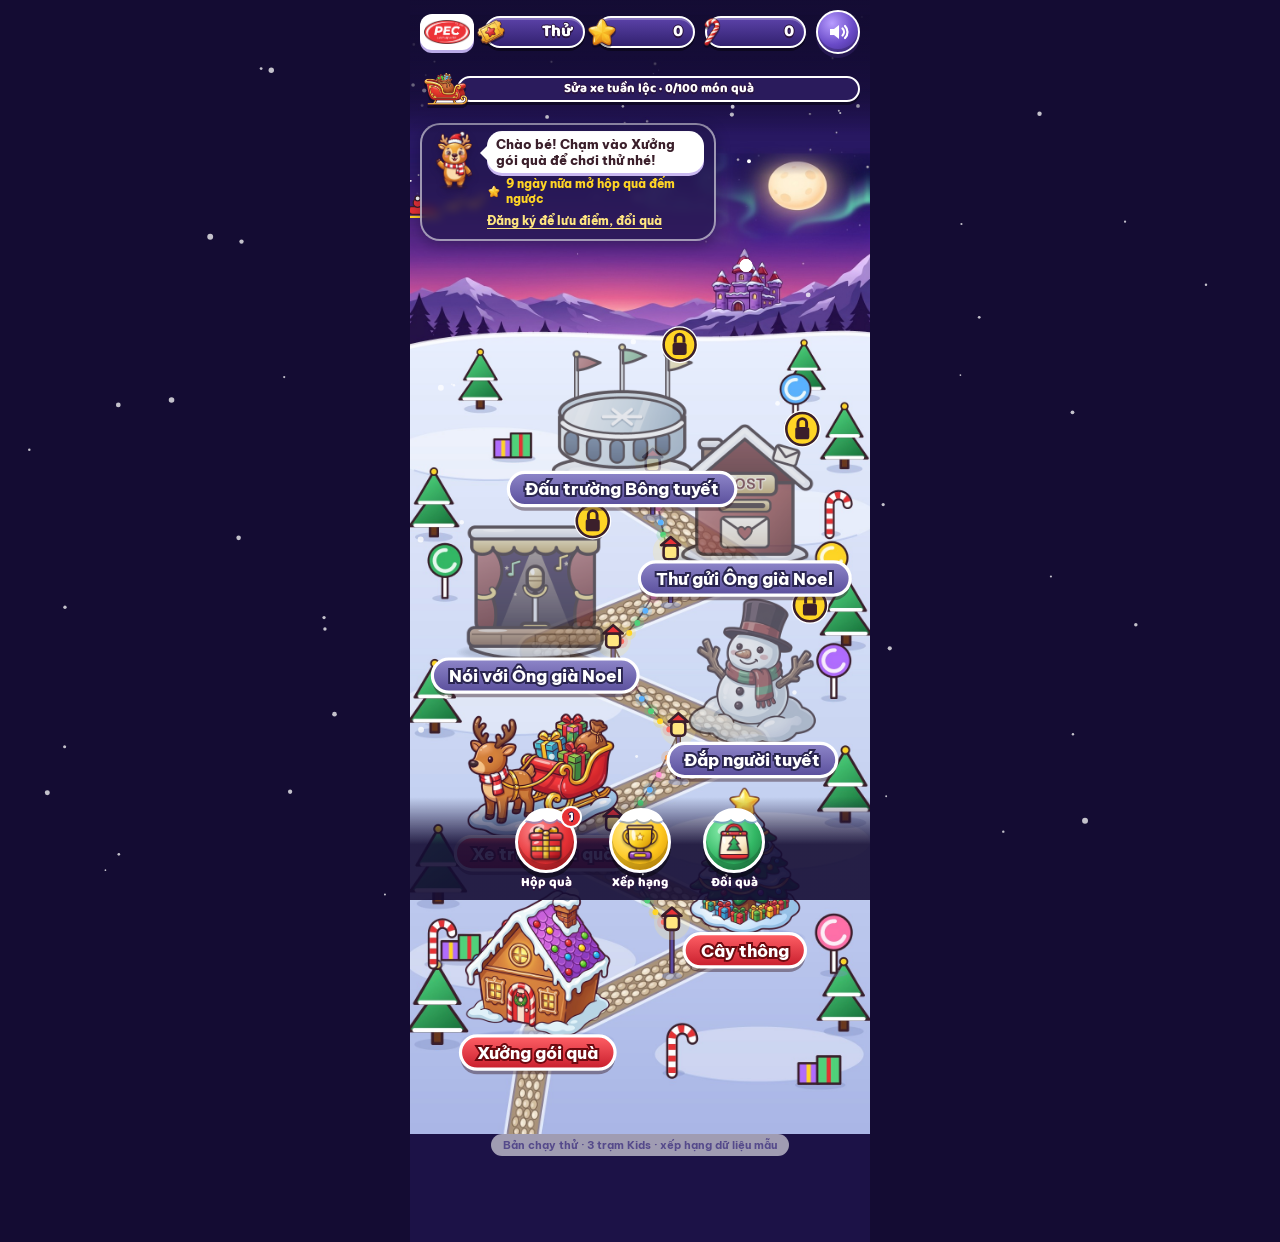
==== commit 3ee254ea: "Áp bản vá tương thích Zalo/Safari iOS, thêm 78 file phát âm MP3 - Âm thanh: phát MP3 trong public/au" ====
--- a/public/index.html
+++ b/public/index.html
@@ -5,6 +5,7 @@
 <meta name="viewport" content="width=device-width, initial-scale=1, viewport-fit=cover">
 <title>Làng Giáng Sinh PEC</title>
 <link rel="preconnect" href="https://fonts.googleapis.com">
+<link rel="preconnect" href="https://fonts.gstatic.com" crossorigin>
 <link href="https://fonts.googleapis.com/css2?family=Baloo+2:wght@600;700;800&family=Be+Vietnam+Pro:wght@400;600;700;800&display=swap" rel="stylesheet">
 <style>
 /* VOICE: vui nhộn, rực rỡ như một game Noel cho trẻ nhỏ
@@ -14,57 +15,57 @@
    LAYOUT: thanh chỉ số nổi trên bản đồ, bản đồ cuộn dọc, ba nút tròn cố định ở đáy, linh vật nói chuyện ở góc */
 :root{color-scheme:dark;--red:#E73236;--red2:#9E1119;--pine:#1E7F45;--pine2:#33B865;--gold:#FFD525;--gold2:#D99A00;--plum:#24174F;--plum2:#3A2878;--ol:#2B1440;--cream:#FFF4DE}
 *{box-sizing:border-box;min-width:0;-webkit-tap-highlight-color:transparent}
-html,body{margin:0;height:100%}
-body{background:#140C33;color:#fff;font:16px/1.5 'Be Vietnam Pro',system-ui,sans-serif;overflow-x:clip}
-button{font:inherit;color:inherit;cursor:pointer;border:0;background:none;padding:0}
+html,body{margin:0;min-height:100%;overflow-x:hidden}
+body{background:#140C33;color:#fff;font:16px/1.5 'Be Vietnam Pro',-apple-system,BlinkMacSystemFont,system-ui,sans-serif;overflow-x:clip}
+button{font:inherit;color:inherit;cursor:pointer;border:0;background:none;padding:0;touch-action:manipulation}
 button:focus-visible{outline:3px solid var(--gold);outline-offset:3px;border-radius:16px}
 .st:focus{outline:none}.st:focus-visible .lblr{stroke:#FFD525;stroke-width:4}
-.app{max-width:460px;margin:0 auto;min-height:100dvh;position:relative;display:flex;flex-direction:column;background:#1C1247;overflow:hidden}
-#snowfx{position:fixed;inset:0;width:100%;height:100%;pointer-events:none;z-index:30}
-.g,.g *{font-family:'Baloo 2',system-ui,sans-serif;font-weight:800;line-height:1.05}
+.app{max-width:460px;margin:0 auto;min-height:100vh;min-height:-webkit-fill-available;min-height:100dvh;position:relative;display:flex;flex-direction:column;background:#1C1247;overflow-x:hidden}
+#snowfx{position:fixed;top:0;right:0;bottom:0;left:0;inset:0;width:100%;height:100%;pointer-events:none;z-index:30}
+.g,.g *{font-family:'Baloo 2',-apple-system,system-ui,sans-serif;font-weight:800;line-height:1.05}
 .ol{text-shadow:0 2px 0 var(--ol),1px 0 0 var(--ol),-1px 0 0 var(--ol),0 -1px 0 var(--ol)}
 /* ---------- HUD ---------- */
-.hud{position:sticky;top:0;z-index:20;padding:calc(10px + env(safe-area-inset-top)) 10px 18px;background:linear-gradient(rgba(20,12,51,.95),rgba(20,12,51,.6) 72%,rgba(20,12,51,0))}
+.hud{position:-webkit-sticky;position:sticky;top:0;z-index:20;padding:calc(10px + env(safe-area-inset-top)) 10px 18px;background:linear-gradient(rgba(20,12,51,.95),rgba(20,12,51,.6) 72%,rgba(20,12,51,0))}
 .hrow{display:flex;align-items:center;gap:10px}
 .logo{width:54px;height:36px;border-radius:12px;background:#fff;display:grid;place-items:center;box-shadow:0 3px 0 #B9A9E6;flex:none}
 .logo img{width:46px;height:26px;object-fit:contain}
 .pill{position:relative;flex:1;height:32px;border-radius:999px;background:linear-gradient(#5B42A8,#32216F);border:2.5px solid #fff;box-shadow:0 3px 0 rgba(0,0,0,.4),inset 0 2px 0 rgba(255,255,255,.25);display:flex;align-items:center;justify-content:flex-end;padding:0 10px 0 24px;font-size:17px}
 .pill.nov small{display:none}
-.pill .ico{position:absolute;left:-12px;top:50%;width:34px;height:34px;transform:translateY(-50%);filter:drop-shadow(0 2px 0 rgba(0,0,0,.35))}
+.pill .ico{position:absolute;left:-12px;top:50%;width:34px;height:34px;transform:translateY(-50%);object-fit:contain;filter:drop-shadow(0 2px 0 rgba(0,0,0,.35))}
 .pill small{font-size:10px;opacity:.8;margin-left:3px;font-weight:700}
 .round{width:44px;height:44px;border-radius:50%;flex:none;display:grid;place-items:center;border:2.5px solid #fff;background:radial-gradient(circle at 35% 28%,#B79CFF,#6A4BC8 55%,#3E2A85);box-shadow:0 4px 0 #24164F,inset 0 -3px 0 rgba(0,0,0,.2)}
 .round svg{width:24px;height:24px}
 .round.gold{background:radial-gradient(circle at 35% 28%,#FFF1A6,#FFC81F 55%,#D08A00);box-shadow:0 4px 0 #8A5A00,inset 0 -3px 0 rgba(0,0,0,.15)}
 .round.red{background:radial-gradient(circle at 35% 28%,#FF9DA0,#E73236 55%,#A3121A);box-shadow:0 4px 0 #6E0A10,inset 0 -3px 0 rgba(0,0,0,.18)}
 .round:active,.db:active .orb,.btn:active{transform:translateY(3px)}
-.prog{display:flex;align-items:center;gap:0;margin-top:9px}
-.prog .sb{width:54px;height:54px;flex:none;position:relative;z-index:2;margin-right:-16px;filter:drop-shadow(0 3px 0 rgba(0,0,0,.35))}
+.prog{display:flex;align-items:center;margin-top:9px}
+.prog .sb{width:52px;height:52px;object-fit:contain;flex:none;position:relative;z-index:2;margin-right:-15px;filter:drop-shadow(0 3px 0 rgba(0,0,0,.35))}
 .bar3{flex:1;height:26px;border-radius:999px;background:#2A1B5C;border:2.5px solid #fff;position:relative;overflow:hidden;box-shadow:0 3px 0 rgba(0,0,0,.4)}
 .bar3 i{position:absolute;left:0;top:0;bottom:0;width:0;background:repeating-linear-gradient(-45deg,#FF4D5A 0 9px,#FFE0E2 9px 18px);transition:width .9s cubic-bezier(.3,1.3,.5,1);border-radius:999px}
 .bar3 i::after{content:'';position:absolute;left:0;right:0;top:2px;height:6px;margin:0 6px;border-radius:9px;background:rgba(255,255,255,.45)}
-.bar3 span{position:absolute;inset:0;display:flex;align-items:center;justify-content:center;gap:4px;font-size:13px;white-space:nowrap}
+.bar3 span{position:absolute;top:0;right:0;bottom:0;left:0;inset:0;display:flex;align-items:center;justify-content:center;font-size:13px;white-space:nowrap}
 /* ---------- BẢN ĐỒ ---------- */
-.map{position:relative;margin-top:-118px;padding-bottom:104px}
+.map{position:relative;margin-top:-118px;padding-bottom:108px}
 #mapsvg>svg{display:block;width:100%;height:auto}
-.sign{position:absolute;left:10px;width:min(300px,78%);top:120px;display:flex;gap:4px;align-items:flex-start;background:rgba(36,23,79,.7);border:2px solid rgba(255,255,255,.55);border-radius:20px;padding:8px 10px 8px 4px;font-size:12.5px;color:#EDE6FF;box-shadow:0 4px 14px rgba(10,5,30,.35);backdrop-filter:blur(4px)}
-.sign .sc{flex:1;display:flex;flex-direction:column;gap:4px}
-.sign .cd{color:var(--gold);font-weight:800;display:flex;gap:6px;align-items:center}
+.sign{position:absolute;left:10px;width:min(296px,77%);top:108px;display:flex;gap:5px;align-items:flex-start;background:rgba(36,23,79,.74);border:2px solid rgba(255,255,255,.55);border-radius:20px;padding:6px 10px 6px 4px;font-size:12px;color:#EDE6FF;box-shadow:0 4px 14px rgba(10,5,30,.35);-webkit-backdrop-filter:blur(4px);backdrop-filter:blur(4px)}
+.sign .sc{flex:1;display:flex;flex-direction:column;gap:3px}
+.sign .cd{color:var(--gold);font-weight:800;display:flex;gap:5px;align-items:center;line-height:1.25}
 .sign b{color:#fff}
-.lk{color:#FFE680;font-weight:800;text-decoration:underline;text-underline-offset:3px;min-height:30px}
-.mascot{width:60px;height:65px;object-fit:contain;flex:none;cursor:pointer;animation:bob 2.8s ease-in-out infinite;filter:drop-shadow(0 4px 3px rgba(20,10,50,.35));margin-top:-2px}
-.bubble{position:relative;background:#fff;color:#3B1F2B;border-radius:16px;padding:6px 10px;font-weight:800;font-size:13px;line-height:1.3;box-shadow:0 3px 0 #C9B8F0}
-.bubble::after{content:'';position:absolute;left:-8px;top:16px;border:9px solid transparent;border-right-color:#fff;border-left:0}
-.note{position:absolute;left:0;right:0;bottom:84px;font-size:11.5px;color:#4C4A86;text-align:center;padding:0 16px;font-weight:600}
-.dock{position:fixed;bottom:0;left:50%;transform:translateX(-50%);width:min(460px,100%);display:flex;justify-content:center;gap:22px;padding:14px 0 calc(10px + env(safe-area-inset-bottom));background:linear-gradient(rgba(20,12,51,0),rgba(20,12,51,.88) 48%);z-index:25}
-.db{display:flex;flex-direction:column;align-items:center;gap:3px;font-size:13px;min-width:70px}
+.lk{color:#FFE680;font-weight:800;text-decoration:underline;text-underline-offset:3px;min-height:24px;text-align:left}
+.mascot{width:56px;height:61px;object-fit:contain;flex:none;cursor:pointer;animation:bob 2.8s ease-in-out infinite;filter:drop-shadow(0 4px 3px rgba(20,10,50,.35));margin-top:-2px}
+.bubble{position:relative;background:#fff;color:#3B1F2B;border-radius:15px;padding:5px 9px;font-weight:800;font-size:12.5px;line-height:1.28;box-shadow:0 3px 0 #C9B8F0}
+.bubble::after{content:'';position:absolute;left:-7px;top:14px;border:8px solid transparent;border-right-color:#fff;border-left:0}
+.note{position:absolute;left:0;right:0;bottom:86px;font-size:11px;color:#554A8B;background:rgba(255,255,255,.58);margin:0 auto;width:fit-content;max-width:92%;border-radius:999px;text-align:center;padding:3px 12px;font-weight:700}
+.dock{position:fixed;bottom:0;left:50%;transform:translateX(-50%);width:min(460px,100%);display:flex;justify-content:center;gap:22px;padding:14px 0 calc(10px + env(safe-area-inset-bottom));background:linear-gradient(rgba(20,12,51,0),rgba(20,12,51,.9) 46%);z-index:25}
+.db{display:flex;flex-direction:column;align-items:center;gap:3px;font-size:13px;min-width:72px}
 .orb{width:62px;height:62px;border-radius:50%;display:grid;place-items:center;border:3px solid #fff;position:relative;box-shadow:0 5px 0 rgba(0,0,0,.4),inset 0 -6px 0 rgba(0,0,0,.18)}
-.orb::before{content:'';position:absolute;top:-7px;left:7px;right:7px;height:15px;border-radius:12px 12px 10px 10px;background:radial-gradient(circle at 25% 100%,#fff 4px,transparent 5px),radial-gradient(circle at 70% 100%,#fff 3px,transparent 4px),#fff;box-shadow:0 2px 0 rgba(150,170,220,.7)}
-.orb::after{content:'';position:absolute;left:12px;top:10px;width:18px;height:9px;border-radius:50%;background:rgba(255,255,255,.55);transform:rotate(-25deg)}
-.orb img{width:46px;height:46px;position:relative;z-index:1;filter:drop-shadow(0 2px 1px rgba(0,0,0,.3))}
+.orb .scap{position:absolute;top:-7px;left:4px;width:50px;height:18px;pointer-events:none;z-index:2;filter:drop-shadow(0 2px 0 rgba(120,145,205,.65))}
+.orb::after{content:'';position:absolute;left:11px;top:11px;width:16px;height:8px;border-radius:50%;background:rgba(255,255,255,.5);transform:rotate(-25deg)}
+.orb img{width:44px;height:44px;object-fit:contain;position:relative;z-index:1;filter:drop-shadow(0 2px 1px rgba(0,0,0,.3))}
 .orb.red{background:radial-gradient(circle at 35% 30%,#FF8E92,#E73236 55%,#9E1119)}
 .orb.gold{background:radial-gradient(circle at 35% 30%,#FFF0A0,#FFC81F 55%,#C98500)}
 .orb.green{background:radial-gradient(circle at 35% 30%,#8EF0B0,#33B865 55%,#17703A)}
-.dot{position:absolute;top:-6px;right:-6px;z-index:2;min-width:22px;height:22px;border-radius:11px;background:#E73236;border:2px solid #fff;font:800 12px/18px 'Baloo 2',sans-serif;text-align:center;animation:pulse2 1.4s infinite}
+.dot{position:absolute;top:-8px;right:-8px;z-index:4;min-width:22px;height:22px;border-radius:11px;background:#E73236;border:2px solid #fff;font:800 12px/18px 'Baloo 2',sans-serif;text-align:center;animation:pulse2 1.4s infinite}
 @keyframes pulse2{50%{transform:scale(1.18)}}
 /* hoạt cảnh bản đồ */
 @keyframes tw{0%,100%{opacity:.25}50%{opacity:1}}
@@ -75,29 +76,26 @@
 .smoke circle{animation:smoke 3s ease-out infinite;transform-box:fill-box;transform-origin:center}
 @keyframes fly{0%{transform:translate(-140px,40px)}100%{transform:translate(520px,-30px)}}
 .flyer{animation:fly 15s linear infinite}
-@keyframes aur{0%,100%{transform:translateX(0) scaleY(1)}50%{transform:translateX(-34px) scaleY(1.15)}}
-.aur{animation:aur 10s ease-in-out infinite;transform-box:fill-box;transform-origin:center}
 @keyframes bob{0%,100%{transform:translateY(0)}50%{transform:translateY(-6px)}}
 .st.open .bld{animation:bob 2.6s ease-in-out infinite}
 .st.open:nth-child(2n) .bld{animation-delay:-1.3s}
 @keyframes glow{0%,100%{transform:scale(1)}50%{transform:scale(1.3)}}
 .glow{animation:glow 1.6s ease-in-out infinite;transform-box:fill-box;transform-origin:center}
-@keyframes sway{0%,100%{transform:rotate(-4deg)}50%{transform:rotate(4deg)}}
-.sway{animation:sway 3s ease-in-out infinite;transform-box:fill-box;transform-origin:50% 100%}
 .st{cursor:pointer}
 .st.lock{cursor:default}
+.st.lock .bimg{opacity:.72;-webkit-filter:grayscale(.58) brightness(.9);filter:grayscale(.58) brightness(.9)}
 /* ---------- MÀN CHƠI ---------- */
-#play{display:none;flex-direction:column;flex:1;position:relative;min-height:100dvh}
-#play::before{content:'';position:absolute;inset:0;z-index:0}
-#play.th-wrap::before{background:linear-gradient(rgba(40,14,6,.05),rgba(40,14,6,.35)),url(assets/bg-wrap.jpg) center top/cover}
-#play.th-tree::before{background:linear-gradient(rgba(20,10,50,.1),rgba(20,10,50,.35)),url(assets/bg-tree.jpg) center top/cover}
-#play.th-sled::before{background:linear-gradient(rgba(20,10,50,.35),rgba(20,10,50,.55)),url(assets/bg-sled.jpg) center top/cover}
+#play{display:none;flex-direction:column;flex:1;position:relative;min-height:100vh;min-height:-webkit-fill-available;min-height:100dvh}
+#play::before{content:'';position:absolute;top:0;right:0;bottom:0;left:0;inset:0;z-index:0}
+#play.th-wrap::before{background:linear-gradient(rgba(40,14,6,.08),rgba(40,14,6,.38)),url(assets/bg-wrap.jpg) center top/cover no-repeat}
+#play.th-tree::before{background:linear-gradient(rgba(20,10,50,.12),rgba(20,10,50,.36)),url(assets/bg-tree.jpg) center top/cover no-repeat}
+#play.th-sled::before{background:linear-gradient(#1A1044,#3B2172 65%,#5A2C82)}
 #play>*{position:relative;z-index:1}
 .garl{position:absolute!important;left:0;right:0;top:56px;height:46px;pointer-events:none;z-index:0!important}
 .bar{display:flex;align-items:center;gap:8px;padding:calc(10px + env(safe-area-inset-top)) 10px 6px}
 .ribbon{flex:1;text-align:center;position:relative;background:linear-gradient(#FF6066,#D11F29);border:2.5px solid #fff;border-radius:16px;padding:5px 10px;font-size:20px;box-shadow:0 4px 0 #7E0D14}
 .cpill{position:relative;height:32px;border-radius:999px;background:linear-gradient(#5B42A8,#32216F);border:2.5px solid #fff;box-shadow:0 3px 0 rgba(0,0,0,.4);display:flex;align-items:center;padding:0 10px 0 28px;font-size:17px}
-.cpill img{position:absolute;left:-10px;top:50%;transform:translateY(-50%);width:36px;height:36px;filter:drop-shadow(0 2px 0 rgba(0,0,0,.35))}
+.cpill img{position:absolute;left:-10px;top:50%;transform:translateY(-50%);width:36px;height:36px;object-fit:contain;filter:drop-shadow(0 2px 0 rgba(0,0,0,.35))}
 .mode{display:inline-block;margin:2px 0 6px;font-size:12.5px;font-weight:800;padding:4px 14px;border-radius:999px;background:rgba(20,12,51,.7);border:2px solid var(--gold);color:var(--gold)}
 .mode.pr{border-color:rgba(255,255,255,.5);color:#E4DCFF}
 .steps{display:flex;gap:6px;justify-content:center;padding:0 14px 6px}
@@ -113,7 +111,7 @@
 /* xưởng gói quà */
 .tag{width:216px;height:182px;border-radius:30px;background:var(--cream);border:6px solid #fff;outline:3px dashed #F28DB2;outline-offset:-14px;display:grid;place-items:center;position:relative;overflow:hidden;box-shadow:0 7px 0 rgba(40,10,5,.45)}
 .tag .pic{font-size:96px;line-height:1;animation:bob 2.2s ease-in-out infinite}
-.tag .wrap{position:absolute;inset:0;background:repeating-linear-gradient(45deg,#E73236 0 14px,#F2545A 14px 28px);transform:translateY(-110%);transition:transform .5s cubic-bezier(.3,1.5,.5,1)}
+.tag .wrap{position:absolute;top:0;right:0;bottom:0;left:0;inset:0;background:repeating-linear-gradient(45deg,#E73236 0 14px,#F2545A 14px 28px);transform:translateY(-110%);transition:transform .5s cubic-bezier(.3,1.5,.5,1)}
 .tag .wrap::before{content:'';position:absolute;left:50%;top:0;bottom:0;width:28px;margin-left:-14px;background:linear-gradient(90deg,#E0A300,#FFE680,#E0A300)}
 .tag .wrap::after{content:'';position:absolute;top:50%;left:0;right:0;height:28px;margin-top:-14px;background:linear-gradient(#E0A300,#FFE680,#E0A300)}
 .tag .bow{position:absolute;left:50%;top:50%;width:110px;margin:-48px 0 0 -55px;z-index:2;transform:scale(0);transition:transform .45s .35s cubic-bezier(.3,1.8,.5,1)}
@@ -125,7 +123,7 @@
 .slot.f{background:#FFE680;border:3px solid #fff}
 .slot.good{background:linear-gradient(#7BF0A6,#2FB560);border:3px solid #fff;color:#fff;text-shadow:0 2px 0 #0E5A28}
 .tiles{display:flex;gap:9px;flex-wrap:wrap;justify-content:center;min-height:66px;touch-action:none}
-.tile{width:54px;height:60px;border-radius:15px;position:relative;overflow:hidden;color:#fff;font:800 32px 'Baloo 2',system-ui,sans-serif;text-transform:uppercase;border:3px solid #fff;touch-action:none;user-select:none;text-shadow:0 2px 0 rgba(30,0,20,.7),1px 0 0 rgba(30,0,20,.5),-1px 0 0 rgba(30,0,20,.5);background:linear-gradient(var(--a),var(--b));box-shadow:0 5px 0 var(--c)}
+.tile{width:54px;height:60px;border-radius:15px;position:relative;overflow:hidden;color:#fff;font:800 32px 'Baloo 2',system-ui,sans-serif;text-transform:uppercase;border:3px solid #fff;touch-action:none;-webkit-user-select:none;user-select:none;text-shadow:0 2px 0 rgba(30,0,20,.7),1px 0 0 rgba(30,0,20,.5),-1px 0 0 rgba(30,0,20,.5);background:linear-gradient(var(--a),var(--b));box-shadow:0 5px 0 var(--c)}
 .tile::before{content:'';position:absolute;left:50%;top:0;bottom:0;width:10px;margin-left:-5px;background:rgba(255,226,100,.75);z-index:-1}
 .tile::after{content:'';position:absolute;left:6px;top:5px;width:16px;height:7px;border-radius:50%;background:rgba(255,255,255,.5);transform:rotate(-20deg)}
 .tile.used{visibility:hidden}
@@ -140,9 +138,10 @@
 .cmd .bub::before{content:'';position:absolute;left:-8px;top:16px;border:9px solid transparent;border-right-color:#fff;border-left:0}
 .cmd .bub.hid{color:#8A7FA8;font-weight:700;font-size:14px}
 .treebox{width:100%;max-width:300px;filter:drop-shadow(0 10px 10px rgba(10,0,30,.4))}
+.treebox>svg{display:block;width:100%;height:auto}
 .tray{display:grid;grid-template-columns:repeat(3,minmax(0,1fr));gap:10px;width:100%}
 .orn{height:80px;border-radius:22px;background:radial-gradient(circle at 50% 30%,#6A50C2,#2E1E68);border:3px solid rgba(255,255,255,.75);display:grid;place-items:center;box-shadow:0 5px 0 #1A0F40}
-.orn svg{width:62px;height:62px;filter:drop-shadow(0 3px 2px rgba(0,0,0,.35))}
+.orn img,.orn svg{width:60px;height:60px;object-fit:contain;filter:drop-shadow(0 3px 2px rgba(0,0,0,.35))}
 .orn.glow2{border-color:var(--gold);box-shadow:0 0 0 5px rgba(255,213,37,.35),0 5px 0 #1A0F40;animation:pulse2 1s infinite}
 .pop{animation:pop .55s cubic-bezier(.3,1.7,.5,1)}
 @keyframes pop{from{transform:scale(0)}to{transform:scale(1)}}
@@ -150,10 +149,10 @@
 .topic{width:100%;text-align:center;background:linear-gradient(#5FD98C,#1E8C45);border:3px solid #fff;border-radius:18px;padding:6px 10px;font-size:14px;font-weight:700;box-shadow:0 5px 0 #0F5A2B}
 .topic b{font-family:'Baloo 2',system-ui,sans-serif;font-size:24px;color:#FFE680;display:block;line-height:1.1;text-shadow:0 2px 0 #0B4A22}
 .hud2{display:flex;width:100%;justify-content:space-between;align-items:center;font-size:17px}
-.hearts{display:flex;gap:2px}.hearts img{width:28px;height:28px}.hearts img.off{filter:grayscale(1) brightness(.6);opacity:.55}
-.cv{width:100%;flex:1;min-height:380px;border-radius:24px;border:3px solid #fff;touch-action:none;display:block;box-shadow:0 6px 0 rgba(10,0,30,.5)}
+.hearts{display:flex;gap:2px}.hearts img{width:28px;height:28px;object-fit:contain}.hearts img.off{filter:grayscale(1) brightness(.6);opacity:.55}
+.cv{width:100%;flex:1;min-height:380px;border-radius:24px;border:3px solid #fff;touch-action:none;-webkit-user-select:none;user-select:none;display:block;box-shadow:0 6px 0 rgba(10,0,30,.5)}
 /* ---------- LỚP PHỦ ---------- */
-.ov{position:fixed;inset:0;z-index:40;display:none;place-items:center;background:rgba(14,8,36,.78)}
+.ov{position:fixed;top:0;right:0;bottom:0;left:0;inset:0;z-index:40;display:none;place-items:center;background:rgba(14,8,36,.78)}
 .ov.show{display:grid}
 .rays{position:absolute;left:50%;top:50%;width:520px;height:520px;margin:-260px 0 0 -260px;border-radius:50%;background:repeating-conic-gradient(rgba(255,230,140,.22) 0 10deg,transparent 10deg 22deg);-webkit-mask:radial-gradient(circle,#000 30%,transparent 68%);mask:radial-gradient(circle,#000 30%,transparent 68%);animation:spin 14s linear infinite;pointer-events:none}
 @keyframes spin{to{transform:rotate(360deg)}}
@@ -173,7 +172,7 @@
 .res{position:relative;width:min(340px,88vw);background:linear-gradient(#5B42A8,#2A1B5C);border:4px solid #fff;border-radius:30px;padding:34px 20px 22px;text-align:center;box-shadow:0 8px 0 rgba(0,0,0,.4)}
 .res .rib{position:absolute;left:50%;top:-24px;transform:translateX(-50%);white-space:nowrap;background:linear-gradient(#FF6066,#D11F29);border:3px solid #fff;border-radius:16px;padding:4px 22px;font-size:26px;box-shadow:0 4px 0 #7E0D14}
 .res .stars{display:flex;justify-content:center;gap:4px;margin:0 0 4px}
-.res .stars img{width:58px;height:58px;animation:pop .5s cubic-bezier(.3,1.7,.5,1) both}
+.res .stars img{width:58px;height:58px;object-fit:contain;animation:pop .5s cubic-bezier(.3,1.7,.5,1) both}
 .res .stars img:nth-child(2){width:72px;height:72px;margin-top:-10px;animation-delay:.15s}.res .stars img:nth-child(3){animation-delay:.3s}
 .res .rm{position:absolute;left:-34px;top:-58px;width:104px;height:113px;object-fit:contain;filter:drop-shadow(0 6px 4px rgba(10,0,30,.45));animation:bob 2.4s ease-in-out infinite}
 .res .stars .off{opacity:.2;filter:grayscale(1)}
@@ -184,7 +183,7 @@
 .meta2 b{color:#FFE680}
 .res p{margin:8px 0 16px;color:#EDE6FF;font-size:14.5px}
 .res .row{display:flex;gap:10px;justify-content:center}
-.panel{position:relative;width:min(400px,92vw);max-height:86dvh;overflow:auto;background:linear-gradient(#5B42A8,#2A1B5C);border:4px solid #fff;border-radius:26px;padding:18px;box-shadow:0 8px 0 rgba(0,0,0,.4)}
+.panel{position:relative;width:min(400px,92vw);max-height:86vh;max-height:86dvh;overflow:auto;background:linear-gradient(#5B42A8,#2A1B5C);border:4px solid #fff;border-radius:26px;padding:18px;box-shadow:0 8px 0 rgba(0,0,0,.4)}
 .panel h3{margin:0 0 2px;font-size:28px;color:var(--gold)}
 .panel .sub{margin:0 0 12px;font-size:13px;color:#E4DCFF}
 .phead{display:flex;align-items:flex-start;gap:8px}.phead>div{flex:1}
@@ -212,7 +211,7 @@
 .sample{font-size:11.5px;color:#B9AEE0;text-align:center;margin:10px 0 0}
 .tier{display:grid;grid-template-columns:58px minmax(0,1fr) auto;gap:10px;align-items:center;padding:10px;border-radius:18px;background:rgba(20,12,51,.5);border:2px solid rgba(255,255,255,.35);margin-bottom:8px}
 .tier .gi{width:58px;height:58px;border-radius:16px;display:grid;place-items:center;background:radial-gradient(circle at 40% 30%,#FFF4DE,#F7D9A8);border:2.5px solid #fff}
-.tier .gi img{width:50px;height:50px}
+.tier .gi img{width:50px;height:50px;object-fit:contain}
 .tier b{display:block;color:#fff;font-size:16px}
 .tier span{font-size:12.5px;color:#E4DCFF}
 .bar2{height:10px;border-radius:9px;background:#20145A;margin-top:5px;overflow:hidden;border:1.5px solid rgba(255,255,255,.4)}.bar2 i{display:block;height:100%;background:repeating-linear-gradient(-45deg,#FF4D5A 0 6px,#FFE0E2 6px 12px)}
@@ -220,7 +219,7 @@
 .codes{margin-top:10px;font-size:13px;color:#E4DCFF}
 .codes div{display:flex;justify-content:space-between;align-items:center;gap:8px;padding:8px 12px;border-radius:12px;background:rgba(20,12,51,.6);margin-top:6px}
 .code{font:800 19px 'Baloo 2',system-ui,sans-serif;letter-spacing:1.5px;color:var(--gold)}
-#toast{position:fixed;left:50%;bottom:110px;transform:translate(-50%,40px);opacity:0;transition:.3s;z-index:90;background:#fff;color:#3B1F2B;border-radius:18px;padding:10px 16px;font-size:14px;font-weight:800;max-width:88vw;text-align:center;box-shadow:0 5px 0 #B9A6EE}
+#toast{position:fixed;left:50%;top:calc(12px + env(safe-area-inset-top));transform:translate(-50%,-28px);opacity:0;pointer-events:none;transition:.28s;z-index:90;background:#fff;color:#3B1F2B;border:2.5px solid #E2D8FF;border-radius:18px;padding:9px 16px;font-size:13.5px;font-weight:800;max-width:90vw;text-align:center;box-shadow:0 6px 16px rgba(10,5,30,.45)}
 #toast.show{transform:translate(-50%,0);opacity:1}
 .cf{position:fixed;z-index:85;pointer-events:none;width:10px;height:14px;border-radius:3px;animation:cf 1.1s cubic-bezier(.2,.7,.4,1) forwards}
 @keyframes cf{0%{transform:translate(0,0) rotate(0);opacity:1}100%{transform:translate(var(--dx),var(--dy)) rotate(var(--r));opacity:0}}
@@ -230,41 +229,6 @@
 <body>
 <canvas id="snowfx" aria-hidden="true"></canvas>
 <div class="app">
-  <svg width="0" height="0" style="position:absolute" aria-hidden="true">
-    <defs>
-      <linearGradient id="gCane" x1="0" x2="1"><stop offset="0" stop-color="#fff"/><stop offset="1" stop-color="#E6ECF8"/></linearGradient>
-      <symbol id="cane" viewBox="0 0 32 32"><path d="M11 29V11a6 6 0 0 1 12 0v2" fill="none" stroke="#3B1F2B" stroke-width="8.5" stroke-linecap="round"/><path d="M11 29V11a6 6 0 0 1 12 0v2" fill="none" stroke="url(#gCane)" stroke-width="5.5" stroke-linecap="round"/><path d="M11 29V11a6 6 0 0 1 12 0v2" fill="none" stroke="#E73236" stroke-width="5.5" stroke-dasharray="3.2 3.2" stroke-linecap="butt"/></symbol>
-      <symbol id="starI" viewBox="0 0 24 24"><path d="M12 1.8l3 6.4 7 .8-5.2 4.7 1.5 6.9L12 17.1l-6.3 3.5 1.5-6.9L2 9l7-.8z" fill="#FFD525" stroke="#B87A00" stroke-width="1.3" stroke-linejoin="round"/><path d="M8.5 8.5 11 7" stroke="#FFF6C8" stroke-width="1.6" stroke-linecap="round"/></symbol>
-      <symbol id="ticket" viewBox="0 0 32 32"><g transform="rotate(-18 16 16)"><path d="M4 9h24v4a3 3 0 0 0 0 6v4H4v-4a3 3 0 0 0 0-6z" fill="#FFD525" stroke="#3B1F2B" stroke-width="2" stroke-linejoin="round"/><path d="M11 9v14" stroke="#B87A00" stroke-width="1.6" stroke-dasharray="2 2"/><path d="M19.5 12.5l1 2.1 2.3.3-1.7 1.6.4 2.3-2-1.1-2 1.1.4-2.3-1.7-1.6 2.3-.3z" fill="#E73236"/></g></symbol>
-      <symbol id="giftI" viewBox="0 0 40 40"><rect x="7" y="16" width="26" height="20" rx="3" fill="#E73236" stroke="#3B1F2B" stroke-width="2"/><rect x="5" y="11" width="30" height="8" rx="3" fill="#FF5A60" stroke="#3B1F2B" stroke-width="2"/><rect x="17" y="11" width="6" height="25" fill="#FFD525" stroke="#3B1F2B" stroke-width="1.5"/><path d="M20 11C15 3 7 5 11 11ZM20 11c5-8 13-6 9 0Z" fill="#FFD525" stroke="#3B1F2B" stroke-width="1.8" stroke-linejoin="round"/><path d="M9 19h4" stroke="#fff" stroke-width="2" stroke-linecap="round" opacity=".6"/></symbol>
-      <symbol id="trophy" viewBox="0 0 40 40"><path d="M12 6h16v9a8 8 0 0 1-16 0z" fill="#FFD525" stroke="#3B1F2B" stroke-width="2"/><path d="M12 9H6a6 6 0 0 0 7 8M28 9h6a6 6 0 0 1-7 8" fill="none" stroke="#3B1F2B" stroke-width="2.4"/><path d="M12 9H6a6 6 0 0 0 7 8M28 9h6a6 6 0 0 1-7 8" fill="none" stroke="#FFD525" stroke-width="1.2"/><rect x="17" y="22" width="6" height="6" fill="#E0A300" stroke="#3B1F2B" stroke-width="1.8"/><rect x="11" y="28" width="18" height="6" rx="2" fill="#7A4AD0" stroke="#3B1F2B" stroke-width="2"/><path d="M16 9v6" stroke="#FFF6C8" stroke-width="2.4" stroke-linecap="round"/></symbol>
-      <symbol id="bag" viewBox="0 0 40 40"><path d="M14 13a6 6 0 0 1 12 0" fill="none" stroke="#3B1F2B" stroke-width="3"/><path d="M8 13h24l2 22H6z" fill="#FFF4DE" stroke="#3B1F2B" stroke-width="2" stroke-linejoin="round"/><path d="M20 17l5 8h-3l4 6H14l4-6h-3z" fill="#33B865" stroke="#1E7F45" stroke-width="1.2"/><circle cx="20" cy="16" r="1.8" fill="#FFD525"/></symbol>
-      <symbol id="heart" viewBox="0 0 24 24"><path d="M12 21C5 15 2 12 2 8a5 5 0 0 1 10-1 5 5 0 0 1 10 1c0 4-3 7-10 13z" fill="#FF4D5A" stroke="#fff" stroke-width="2"/><path d="M6 7.5a2.5 2.5 0 0 1 2.5-2" stroke="#fff" stroke-width="1.8" fill="none" stroke-linecap="round" opacity=".7"/></symbol>
-      <symbol id="heart0" viewBox="0 0 24 24"><path d="M12 21C5 15 2 12 2 8a5 5 0 0 1 10-1 5 5 0 0 1 10 1c0 4-3 7-10 13z" fill="rgba(20,12,51,.6)" stroke="rgba(255,255,255,.6)" stroke-width="2"/></symbol>
-      <symbol id="deer" viewBox="0 0 120 130">
-        <path d="M38 34C30 22 32 10 24 4M30 22 18 20M34 14 40 6" fill="none" stroke="#3B1F2B" stroke-width="7" stroke-linecap="round"/>
-        <path d="M38 34C30 22 32 10 24 4M30 22 18 20M34 14 40 6" fill="none" stroke="#C98B4E" stroke-width="4" stroke-linecap="round"/>
-        <path d="M82 34C90 22 88 10 96 4M90 22 102 20M86 14 80 6" fill="none" stroke="#3B1F2B" stroke-width="7" stroke-linecap="round"/>
-        <path d="M82 34C90 22 88 10 96 4M90 22 102 20M86 14 80 6" fill="none" stroke="#C98B4E" stroke-width="4" stroke-linecap="round"/>
-        <ellipse cx="26" cy="50" rx="13" ry="7" transform="rotate(-25 26 50)" fill="#A8673A" stroke="#3B1F2B" stroke-width="2.5"/>
-        <ellipse cx="94" cy="50" rx="13" ry="7" transform="rotate(25 94 50)" fill="#A8673A" stroke="#3B1F2B" stroke-width="2.5"/>
-        <path d="M40 118c0-14 8-22 20-22s20 8 20 22" fill="#A8673A" stroke="#3B1F2B" stroke-width="2.5"/>
-        <ellipse cx="60" cy="62" rx="34" ry="32" fill="#B8773F" stroke="#3B1F2B" stroke-width="2.5"/>
-        <ellipse cx="60" cy="78" rx="20" ry="15" fill="#F2D3A8" stroke="#3B1F2B" stroke-width="2"/>
-        <ellipse cx="60" cy="70" rx="7" ry="5.5" fill="#3B1F2B"/><ellipse cx="58" cy="68.5" rx="2.4" ry="1.4" fill="#fff" opacity=".7"/>
-        <path d="M53 83q7 6 14 0" fill="none" stroke="#3B1F2B" stroke-width="2.4" stroke-linecap="round"/>
-        <ellipse cx="46" cy="55" rx="6.5" ry="8" fill="#fff" stroke="#3B1F2B" stroke-width="2"/><ellipse cx="74" cy="55" rx="6.5" ry="8" fill="#fff" stroke="#3B1F2B" stroke-width="2"/>
-        <circle cx="47" cy="57" r="4" fill="#3B1F2B"/><circle cx="75" cy="57" r="4" fill="#3B1F2B"/><circle cx="48.5" cy="55" r="1.5" fill="#fff"/><circle cx="76.5" cy="55" r="1.5" fill="#fff"/>
-        <ellipse cx="38" cy="70" rx="6" ry="4" fill="#FF8FA3" opacity=".7"/><ellipse cx="82" cy="70" rx="6" ry="4" fill="#FF8FA3" opacity=".7"/>
-        <path d="M34 96q26 14 52 0l-2 10q-24 10-48 0z" fill="#E73236" stroke="#3B1F2B" stroke-width="2.5" stroke-linejoin="round"/>
-        <path d="M44 100l-2 8M56 103v8M68 103l1 8M78 100l2 7" stroke="#fff" stroke-width="3"/>
-        <path d="M78 104l8 18h-10l-4-14" fill="#E73236" stroke="#3B1F2B" stroke-width="2.5" stroke-linejoin="round"/>
-        <path d="M30 34q30-22 60 0" fill="#E73236" stroke="#3B1F2B" stroke-width="2.5"/><path d="M28 35q32-8 64 0" fill="none" stroke="#fff" stroke-width="6" stroke-linecap="round"/><path d="M28 35q32-8 64 0" fill="none" stroke="#3B1F2B" stroke-width="1.5" stroke-dasharray="0" opacity="0"/>
-        <path d="M60 14 74 24 46 24z" fill="#E73236" stroke="#3B1F2B" stroke-width="2.5" stroke-linejoin="round"/><circle cx="60" cy="12" r="6" fill="#fff" stroke="#3B1F2B" stroke-width="2"/>
-      </symbol>
-    </defs>
-  </svg>
-
   <!-- ===== LÀNG ===== -->
   <section id="home" style="display:flex;flex-direction:column;flex:1">
     <div class="hud">
@@ -277,26 +241,26 @@
       </div>
       <div class="prog">
         <img class="sb" src="assets/ic-sleigh.png" alt="">
-        <div class="bar3"><i></i><span class="g ol">Sửa xe tuần lộc · <b class="gc">0</b>/100 món quà</span></div>
+        <div class="bar3"><i></i><span class="g ol">Sửa xe tuần lộc ·&nbsp;<b class="gc">0</b>/100 món quà</span></div>
       </div>
     </div>
     <div class="map" id="map">
       <div id="mapsvg"></div>
       <div class="sign"><img class="mascot" id="mascot" src="assets/mascot-hello.png" role="button" tabindex="0" alt="Bạn tuần lộc dẫn đường, chạm để nghe gợi ý">
-        <div class="sc"><div class="bubble" id="bubble"></div><div class="cd"><img src="assets/ic-star.png" width="16" height="16" alt=""><span id="cdT"></span></div><div id="hello"></div><span id="sSk" hidden></span></div></div>
-      <p class="note">Bản chạy thử · 3 trạm cấp Kids · bảng xếp hạng là dữ liệu mẫu</p>
+        <div class="sc"><div class="bubble" id="bubble"></div><div class="cd"><img src="assets/ic-star.png" width="15" height="15" alt=""><span id="cdT"></span></div><div id="hello"></div><span id="sSk" hidden></span></div></div>
+      <p class="note">Bản chạy thử · 3 trạm Kids · xếp hạng dữ liệu mẫu</p>
     </div>
     <nav class="dock" id="dock">
-      <button class="db g ol" id="qDaily"><span class="orb red"><img src="assets/ic-gift.png" alt=""><span class="dot" id="dDot">1</span></span>Hộp quà</button>
-      <button class="db g ol" id="qBoard"><span class="orb gold"><img src="assets/ic-trophy.png" alt=""></span>Xếp hạng</button>
-      <button class="db g ol" id="qShop"><span class="orb green"><img src="assets/ic-bag.png" alt=""></span>Đổi quà</button>
+      <button class="db g ol" id="qDaily"><span class="orb red"><svg class="scap" viewBox="0 0 50 18" aria-hidden="true"><path d="M3 13C7 4 17 1 25 1s18 3 22 12c-4 3-9 2-12-1-4 4-10 4-14 0-4 3-8 4-18 1z" fill="#fff"/></svg><img src="assets/ic-gift.png" alt=""><span class="dot" id="dDot">1</span></span>Hộp quà</button>
+      <button class="db g ol" id="qBoard"><span class="orb gold"><svg class="scap" viewBox="0 0 50 18" aria-hidden="true"><path d="M3 13C7 4 17 1 25 1s18 3 22 12c-4 3-9 2-12-1-4 4-10 4-14 0-4 3-8 4-18 1z" fill="#fff"/></svg><img src="assets/ic-trophy.png" alt=""></span>Xếp hạng</button>
+      <button class="db g ol" id="qShop"><span class="orb green"><svg class="scap" viewBox="0 0 50 18" aria-hidden="true"><path d="M3 13C7 4 17 1 25 1s18 3 22 12c-4 3-9 2-12-1-4 4-10 4-14 0-4 3-8 4-18 1z" fill="#fff"/></svg><img src="assets/ic-bag.png" alt=""></span>Đổi quà</button>
     </nav>
   </section>
 
   <!-- ===== MÀN CHƠI ===== -->
   <section id="play">
     <div class="bar">
-      <button class="round red back" aria-label="Về làng"><svg viewBox="0 0 24 24"><path d="M15 5l-7 7 7 7" fill="none" stroke="#fff" stroke-width="3.6" stroke-linecap="round" stroke-linejoin="round"/></svg></button>
+      <button class="round red back" aria-label="Quay lại bản đồ"><svg viewBox="0 0 24 24"><path d="M15 5l-7 7 7 7" fill="none" stroke="#fff" stroke-width="3.6" stroke-linecap="round" stroke-linejoin="round"/></svg></button>
       <div class="ribbon g ol" id="ptitle"></div>
       <div class="cpill g ol"><img src="assets/ic-candy.png" alt=""><span class="cc">0</span></div>
     </div>
@@ -367,7 +331,7 @@
 <div id="toast" role="status"></div>
 
 <script>
-{
+(function(){
 /* ================= KHO TỪ CẤP KIDS ================= */
 const WRAP_WORDS=[['star','⭐'],['tree','🎄'],['bell','🔔'],['gift','🎁'],['snow','❄️'],['sock','🧦'],['cake','🎂'],['candy','🍬'],['santa','🎅'],['moon','🌙'],['deer','🦌'],['cookie','🍪'],['milk','🥛'],['scarf','🧣'],['gloves','🧤'],['snowman','⛄'],['candle','🕯️'],['angel','👼']];
 const COLORS={red:'#E73236',blue:'#3D7BE0',yellow:'#FFD525',green:'#2E9E5B',pink:'#F27AB0',purple:'#8E5BD6',orange:'#F58A2B',white:'#F3F6FB'};
@@ -379,13 +343,13 @@
  {k:'toys',vi:'ĐỒ CHƠI',items:[['ball','⚽'],['car','🚗'],['robot','🤖'],['teddy','🧸'],['train','🚂'],['drum','🥁'],['balloon','🎈'],['blocks','🧱']]}
 ];
 const STATIONS=[
- {id:'wrap',name:'Xưởng gói quà',x:100,y:684,open:1},
- {id:'tree',name:'Cây thông',x:262,y:604,open:1},
- {id:'sled',name:'Xe trượt bắt quà',x:104,y:528,open:1},
- {id:'snowman',name:'Đắp người tuyết',x:268,y:456},
- {id:'talk',name:'Nói với Ông già Noel',x:98,y:384},
- {id:'letter',name:'Thư gửi Ông già Noel',x:262,y:318},
- {id:'arena',name:'Đấu trường Bông tuyết',x:166,y:258}
+ {id:'wrap',name:'Xưởng gói quà',x:100,y:684,ly:55,open:1},
+ {id:'tree',name:'Cây thông',x:262,y:604,ly:55,open:1},
+ {id:'sled',name:'Xe trượt bắt quà',x:104,y:528,ly:55,open:1},
+ {id:'snowman',name:'Đắp người tuyết',x:268,y:456,ly:54},
+ {id:'talk',name:'Nói với Ông già Noel',x:98,y:390,ly:54},
+ {id:'letter',name:'Thư gửi Ông già Noel',x:262,y:318,ly:50},
+ {id:'arena',name:'Đấu trường Bông tuyết',x:166,y:252,ly:46}
 ];
 
 /* ================= LƯU TRẠNG THÁI ================= */
@@ -395,13 +359,14 @@
 try{const v=JSON.parse(localStorage.getItem(KEY)||'null');if(v)S=Object.assign(S,v)}catch(e){}
 const save=()=>{try{localStorage.setItem(KEY,JSON.stringify(S))}catch(e){}};
 const GOAL=100;
-const $=s=>document.querySelector(s), $$=s=>[...document.querySelectorAll(s)];
-const shuffle=a=>{a=a.slice();for(let i=a.length-1;i>0;i--){const j=Math.random()*(i+1)|0;[a[i],a[j]]=[a[j],a[i]]}return a};
+const $=s=>document.querySelector(s), $$=s=>Array.prototype.slice.call(document.querySelectorAll(s));
+const shuffle=a=>{a=a.slice();for(let i=a.length-1;i>0;i--){const j=Math.random()*(i+1)|0;const t=a[i];a[i]=a[j];a[j]=t}return a};
 const pick=a=>a[Math.random()*a.length|0];
+
 function refresh(){
   ensureDay();
   $$('.cc').forEach(e=>e.textContent=S.candy);
-  $('#sTk').textContent=S.profile?`${S.day.tk}`:'Thử';$('#sTk').parentNode.classList.toggle('nov',!S.profile);$('#sPt').textContent=S.day.pts;$('#sSk').textContent=streak();
+  $('#sTk').textContent=S.profile?String(S.day.tk):'Thử';$('#sTk').parentNode.classList.toggle('nov',!S.profile);$('#sPt').textContent=S.day.pts;$('#sSk').textContent=streak();
   $('#dDot').style.display=S.day.box?'none':'';
   const h=$('#hello');
   h.innerHTML=S.profile?`<b>${esc(S.profile.name)}</b> · ${LV[S.profile.lv]} · ${streak()} ngày liên tiếp${S.zalo?'':'<br><button class="lk" id="zBtn">Vào nhóm Zalo phụ huynh: +2 vé</button>'}`
@@ -417,7 +382,7 @@
 const dkey=(d=new Date())=>`${d.getFullYear()}-${String(d.getMonth()+1).padStart(2,'0')}-${String(d.getDate()).padStart(2,'0')}`;
 function ensureDay(){const k=dkey();if(!S.day||S.day.date!==k){S.day={date:k,tk:TK,pts:0,candy:0,box:false,s3:false,s7:false};save()}}
 function streak(){const d=new Date();if(!(S.days[dkey(d)]>0))d.setDate(d.getDate()-1);let n=0;while(S.days[dkey(d)]>0){n++;d.setDate(d.getDate()-1)}return n}
-const season=()=>Object.values(S.days).reduce((a,b)=>a+b,0);
+const season=()=>Object.keys(S.days).reduce((a,k)=>a+(S.days[k]||0),0);
 function addPts(p){S.day.pts+=p;S.days[S.day.date]=(S.days[S.day.date]||0)+p;let msg='';const sk=streak();
   if(sk>=3&&!S.day.s3&&sk===3){S.day.s3=true;S.day.pts+=100;S.days[S.day.date]+=100;msg='Chơi 3 ngày liền: +100 điểm!'}
   if(sk>=7&&!S.day.s7&&sk===7){S.day.s7=true;S.day.pts+=300;S.days[S.day.date]+=300;msg='Chơi 7 ngày liền: +300 điểm!'}
@@ -427,125 +392,130 @@
   if(MODE==='scored'){S.gifts++;if(S.day.candy<CANDY_CAP){S.day.candy++;S.candy++;RC++}}
   else if(MODE==='trial')S.gifts++;
   save();refresh()}
-function toast(t){const e=$('#toast');e.textContent=t;e.classList.add('show');clearTimeout(e._t);e._t=setTimeout(()=>e.classList.remove('show'),2400)}
-
-/* ================= ÂM THANH ================= */
-let AC=null;
-function tone(f,d,type='sine',v=.12,delay=0){if(S.mute)return;try{AC=AC||new (window.AudioContext||window.webkitAudioContext)();const t=AC.currentTime+delay,o=AC.createOscillator(),g=AC.createGain();o.type=type;o.frequency.value=f;g.gain.setValueAtTime(v,t);g.gain.exponentialRampToValueAtTime(.001,t+d);o.connect(g).connect(AC.destination);o.start(t);o.stop(t+d)}catch(e){}}
+function toast(t){const e=$('#toast');e.textContent=t;e.classList.add('show');clearTimeout(e._t);e._t=setTimeout(()=>e.classList.remove('show'),2500)}
+
+/* ================= ÂM THANH (MP3 CHUẨN CHO ZALO & SAFARI iOS + DỰ PHÒNG TTS) ================= */
+let AC=null,audioUnlocked=false;
+const VOX=new Audio();VOX.preload='auto';
+const SILENT_WAV='[data-uri]';
+
+function unlockAudio(){
+  if(audioUnlocked)return;
+  audioUnlocked=true;
+  try{
+    AC=AC||new (window.AudioContext||window.webkitAudioContext)();
+    if(AC.state==='suspended')AC.resume();
+  }catch(e){}
+  try{
+    VOX.muted=true;VOX.src=SILENT_WAV;
+    const p=VOX.play();
+    if(p&&p.then)p.then(()=>{VOX.pause();VOX.muted=false}).catch(()=>{VOX.muted=false});
+    else VOX.muted=false;
+  }catch(e){VOX.muted=false}
+}
+['touchstart','pointerdown','mousedown','keydown'].forEach(ev=>document.addEventListener(ev,unlockAudio,{passive:true,once:false}));
+
+function tone(f,d,type='sine',v=.12,delay=0){
+  if(S.mute)return;
+  try{
+    AC=AC||new (window.AudioContext||window.webkitAudioContext)();
+    if(AC.state==='suspended')AC.resume();
+    const t=AC.currentTime+delay,o=AC.createOscillator(),g=AC.createGain();
+    o.type=type;o.frequency.value=f;g.gain.setValueAtTime(v,t);g.gain.exponentialRampToValueAtTime(.001,t+d);
+    o.connect(g);g.connect(AC.destination);o.start(t);o.stop(t+d);
+  }catch(e){}
+}
 const ding=()=>{tone(1318,.25);tone(1760,.35,'sine',.1,.09)};
 const buzz=()=>tone(150,.22,'square',.05);
 const jingle=()=>[784,988,1175,1568].forEach((f,i)=>tone(f,.3,'triangle',.08,i*.08));
+
 let VOICE=null;
-const canSpeak='speechSynthesis' in window;
-function loadVoice(){if(!canSpeak)return;const v=speechSynthesis.getVoices();VOICE=v.find(x=>/en-US/i.test(x.lang)&&/female|samantha|google/i.test(x.name))||v.find(x=>/^en/i.test(x.lang))||null}
-if(canSpeak){loadVoice();speechSynthesis.onvoiceschanged=loadVoice}
-function speak(t,rate=.8){if(!canSpeak||S.mute)return;try{speechSynthesis.cancel();const u=new SpeechSynthesisUtterance(t);u.lang='en-US';u.rate=rate;if(VOICE)u.voice=VOICE;speechSynthesis.speak(u)}catch(e){}}
-
-
-/* ================= BẢN ĐỒ LÀNG (tranh vẽ) ================= */
+const canTTS=typeof window.speechSynthesis==='object'&&window.speechSynthesis!==null&&typeof window.SpeechSynthesisUtterance==='function';
+function loadVoice(){
+  if(!canTTS)return;
+  try{
+    const v=window.speechSynthesis.getVoices()||[];
+    VOICE=v.find(x=>/en-US/i.test(x.lang)&&/female|samantha|zira|google/i.test(x.name))||v.find(x=>/^en/i.test(x.lang))||null;
+  }catch(e){}
+}
+if(canTTS){loadVoice();try{window.speechSynthesis.onvoiceschanged=loadVoice}catch(e){}}
+
+const slug=t=>String(t).toLowerCase().replace(/[^a-z0-9]+/g,'-').replace(/^-|-$/g,'');
+function speakFallback(t,rate){
+  if(!canTTS||S.mute)return;
+  try{
+    window.speechSynthesis.cancel();
+    const u=new SpeechSynthesisUtterance(t);
+    u.lang='en-US';u.rate=rate||.85;if(VOICE)u.voice=VOICE;
+    window.speechSynthesis.speak(u);
+  }catch(e){}
+}
+function speak(t,rate=.85){
+  if(S.mute||!t)return;
+  const s=slug(t);
+  if(!s)return;
+  try{
+    if(canTTS)window.speechSynthesis.cancel();
+    VOX.pause();
+    VOX.muted=false;
+    VOX.src='audio/'+s+'.mp3';
+    VOX.onerror=()=>speakFallback(t,rate);
+    const p=VOX.play();
+    if(p&&p.catch)p.catch(()=>speakFallback(t,rate));
+  }catch(e){speakFallback(t,rate)}
+}
+function stopSpeak(){
+  try{VOX.pause()}catch(e){}
+  if(canTTS)try{window.speechSynthesis.cancel()}catch(e){}
+}
+
+/* ================= BẢN ĐỒ LÀNG ================= */
 const OL='stroke="#3B1F2B" stroke-width="2" stroke-linejoin="round" stroke-linecap="round"';
-const STAR5='M0 -10L2.9 -3.6 9.8 -3.1 4.6 1.6 6.1 8.4 0 4.9 -6.1 8.4 -4.6 1.6 -9.8 -3.1 -2.9 -3.6Z';
 const BC=['#FF4D5A','#FFD525','#4FD27A','#5AB2FF','#FF8FD0','#FF9A3D'];
-let BI=0;const bulb=(x,y,r=2.6)=>{const c=BC[BI%6],d=((BI++*0.37)%1.3).toFixed(2);return `<circle class="bulb" style="animation-delay:-${d}s" cx="${x.toFixed(1)}" cy="${y.toFixed(1)}" r="${r}" fill="${c}"/><circle cx="${x.toFixed(1)}" cy="${y.toFixed(1)}" r="${r*2.4}" fill="${c}" opacity=".18"/>`};
-const shadow=(rx=50)=>`<ellipse cy="38" rx="${rx}" ry="10" fill="#7F8FC4" opacity=".45"/>`;
+let BI=0;
+const bulb=(x,y,r=2.5)=>{const c=BC[BI%6],d=((BI++*0.37)%1.3).toFixed(2);return `<circle class="bulb" style="animation-delay:-${d}s" cx="${x.toFixed(1)}" cy="${y.toFixed(1)}" r="${r}" fill="${c}"/><circle cx="${x.toFixed(1)}" cy="${y.toFixed(1)}" r="${(r*2.3).toFixed(1)}" fill="${c}" opacity=".2"/>`};
 const smoke=(x,y)=>`<g class="smoke">${[0,1,2].map(i=>`<circle cx="${x}" cy="${y}" r="5" fill="#fff" style="animation-delay:-${i}s"/>`).join('')}</g>`;
-const BLD={
- wrap:()=>`${shadow()}${smoke(30,-80)}
-  <rect x="23" y="-72" width="13" height="28" fill="#B5643A" ${OL}/><rect x="20" y="-76" width="19" height="8" rx="4" fill="#fff" ${OL}/>
-  <rect x="-37" y="-28" width="74" height="64" rx="6" fill="url(#gWood)" ${OL}/>
-  <path d="M-37 -16q6.2 8 12.3 0q6.2 8 12.3 0q6.2 8 12.3 0q6.2 8 12.3 0q6.2 8 12.3 0q6.2 8 12.3 0" fill="none" stroke="#fff" stroke-width="4.5" stroke-linecap="round"/>
-  <path d="M-50 -22L0 -74L50 -22Z" fill="url(#scales)" ${OL}/>
-  <path d="M-52 -20L0 -76L52 -20" fill="none" stroke="#3B1F2B" stroke-width="10" stroke-linecap="round" stroke-linejoin="round"/>
-  <path d="M-52 -20L0 -76L52 -20" fill="none" stroke="#fff" stroke-width="7" stroke-linecap="round" stroke-linejoin="round"/>
-  ${[[-40,-31,'#FF4D5A'],[-27,-45,'#4FD27A'],[-14,-59,'#5AB2FF'],[14,-59,'#FFD525'],[27,-45,'#FF8FD0'],[40,-31,'#FF4D5A']].map(([x,y,c])=>`<circle cx="${x}" cy="${y}" r="3.6" fill="${c}" stroke="#3B1F2B" stroke-width="1.2"/>`).join('')}
-  <circle cy="-44" r="10" fill="#FFE27A" ${OL}/><path d="M0 -54v20M-10 -44h20" stroke="#B5643A" stroke-width="2"/>
-  <rect x="-31" y="-6" width="17" height="17" rx="4" fill="#FFE27A" ${OL}/><path d="M-22.5 -6v17M-31 2.5h17" stroke="#B5643A" stroke-width="2"/>
-  <rect x="14" y="-6" width="17" height="17" rx="4" fill="#FFE27A" ${OL}/><path d="M22.5 -6v17M14 2.5h17" stroke="#B5643A" stroke-width="2"/>
-  <path d="M-33 13h21M12 13h21" stroke="#fff" stroke-width="4" stroke-linecap="round"/>
-  <path d="M-11 36V14a11 11 0 0 1 22 0v22Z" fill="#E73236" ${OL}/><path d="M-11 36V14a11 11 0 0 1 22 0v22" fill="none" stroke="#fff" stroke-width="3" stroke-dasharray="4 4"/>
-  <circle cy="16" r="6" fill="none" stroke="#2EA35A" stroke-width="4"/><path d="M-3 21l3-3 3 3" fill="#E73236" stroke="#E73236" stroke-width="2"/><circle cx="6" cy="27" r="1.8" fill="#FFD525"/>
-  `,
- tree:()=>`${shadow(54)}
-  <rect x="-44" y="18" width="22" height="18" rx="3" fill="#5AB2FF" ${OL}/><rect x="-35" y="18" width="4" height="18" fill="#FFD525"/>
-  <rect x="22" y="14" width="24" height="22" rx="3" fill="#B06BFF" ${OL}/><rect x="32" y="14" width="4" height="22" fill="#fff"/>
-  <rect x="-7" y="18" width="14" height="16" fill="#7A4626" ${OL}/>
-  <path d="M0 -24L46 18Q48 24 40 24H-40Q-48 24 -46 18Z" fill="url(#gTree)" ${OL}/>
-  <path d="M0 -54L37 -8Q39 -2 32 -2H-32Q-39 -2 -37 -8Z" fill="url(#gTree)" ${OL}/>
-  <path d="M0 -84L27 -36Q29 -30 23 -30H-23Q-29 -30 -27 -36Z" fill="url(#gTree)" ${OL}/>
-  <path d="M-42 22q5 6 10 0q5 6 10 0q5 6 10 0q5 6 10 0q5 6 10 0q5 6 10 0q5 6 10 0q5 6 10 0" fill="none" stroke="#fff" stroke-width="4" stroke-linecap="round"/>
-  <path d="M-34 -4q5 6 10 0q5 6 10 0q5 6 10 0q5 6 10 0q5 6 10 0q5 6 10 0q5 6 8 0" fill="none" stroke="#fff" stroke-width="4" stroke-linecap="round"/>
-  <path d="M-24 -32q4 5 8 0q4 5 8 0q4 5 8 0q4 5 8 0q4 5 8 0q4 5 8 0" fill="none" stroke="#fff" stroke-width="3.5" stroke-linecap="round"/>
-  <path d="M-30 6Q0 20 34 2M-24 -20Q0 -8 26 -24" fill="none" stroke="#FFD525" stroke-width="3"/>
-  ${[[-18,12,'#FF4D5A'],[14,14,'#5AB2FF'],[-8,-14,'#FFD525'],[18,-16,'#FF8FD0'],[0,-44,'#FF4D5A'],[-12,-48,'#5AB2FF']].map(([x,y,c])=>`<circle cx="${x}" cy="${y}" r="4.6" fill="${c}" stroke="#3B1F2B" stroke-width="1.3"/><circle cx="${x-1.4}" cy="${y-1.6}" r="1.4" fill="#fff" opacity=".8"/>`).join('')}
-  ${[[-34,10],[-4,10],[26,8],[-26,-14],[6,-16],[-16,-40],[12,-38],[30,-4]].map(([x,y])=>bulb(x,y,2.2)).join('')}
-  <g transform="translate(0 -88)"><circle class="glow" r="14" fill="#FFE680" opacity=".45"/><path d="${STAR5}" transform="scale(1.3)" fill="#FFD525" stroke="#B87A00" stroke-width="1.5"/></g>`,
- sled:()=>`${shadow(56)}
-  <path d="M-60 36Q-30 -2 12 4Q46 8 60 36Z" fill="url(#gSnow)" ${OL}/>
-  <g class="sway"><path d="M-62 10l-8 22M-52 12l2 22M-34 12l-6 22M-24 12l2 22" stroke="#3B1F2B" stroke-width="5" stroke-linecap="round"/><path d="M-62 10l-8 22M-52 12l2 22M-34 12l-6 22M-24 12l2 22" stroke="#A8673A" stroke-width="2.6" stroke-linecap="round"/>
-  <ellipse cx="-42" cy="6" rx="22" ry="12" fill="#B8773F" ${OL}/><ellipse cx="-42" cy="10" rx="12" ry="5" fill="#F2D3A8" opacity=".8"/>
-  <path d="M-58 -2q-6-10-4-20" stroke="#3B1F2B" stroke-width="11" fill="none" stroke-linecap="round"/><path d="M-58 -2q-6-10-4-20" stroke="#B8773F" stroke-width="8" fill="none" stroke-linecap="round"/>
-  <path d="M-70 -34c-4-8 0-14-4-20M-66 -30c4-8 10-8 12-16" fill="none" stroke="#3B1F2B" stroke-width="5" stroke-linecap="round"/><path d="M-70 -34c-4-8 0-14-4-20M-66 -30c4-8 10-8 12-16" fill="none" stroke="#C98B4E" stroke-width="2.6" stroke-linecap="round"/>
-  <ellipse cx="-66" cy="-24" rx="11" ry="10" fill="#B8773F" ${OL}/><ellipse cx="-74" cy="-20" rx="6" ry="4.5" fill="#F2D3A8" ${OL}/><circle cx="-79" cy="-21" r="2.6" fill="#3B1F2B"/><circle cx="-66" cy="-27" r="2.2" fill="#3B1F2B"/><circle cx="-65.3" cy="-27.8" r=".8" fill="#fff"/>
-  <path d="M-62 -10q8 6 16 2" stroke="#E73236" stroke-width="5" fill="none" stroke-linecap="round"/></g>
-  <path d="M-16 14H34" stroke="#FFD525" stroke-width="2" stroke-dasharray="2 3"/>
-  <path d="M-18 -18H8V-2H-18Z" fill="#4FD27A" ${OL}/><path d="M-6 -18v16" stroke="#FFD525" stroke-width="3"/>
-  <path d="M4 -26H26V-2H4Z" fill="#5AB2FF" ${OL}/><path d="M15 -26v24" stroke="#fff" stroke-width="3"/>
-  <path d="M18 -40c-2-8 16-8 14 0l6 34H12Z" fill="#B5643A" ${OL}/><path d="M18 -40q8 4 14 0" fill="none" stroke="#FFD525" stroke-width="3"/>
-  <path d="M-12 -4H34Q52 -4 52 14V20H0Q-12 20 -12 10Z" fill="url(#gRed)" ${OL}/>
-  <path d="M-8 2H34Q46 2 46 12" fill="none" stroke="#FFD525" stroke-width="3"/>
-  <path d="M-16 30H48Q58 30 58 20" fill="none" stroke="#3B1F2B" stroke-width="7" stroke-linecap="round"/><path d="M-16 30H48Q58 30 58 20" fill="none" stroke="#FFD525" stroke-width="4" stroke-linecap="round"/>
-  <path d="M0 20v10M36 20v10" stroke="#FFD525" stroke-width="3.5"/>`,
- snowman:()=>`${shadow(40)}
-  <path d="M-16 -4l-22-14M-38 -18l-4-6M-38 -18l-7 0M16 -4l22-14M38 -18l4-7" stroke="#6B3A1E" stroke-width="3.5" stroke-linecap="round"/>
-  <circle cy="16" r="21" fill="url(#gSnow)" ${OL}/><circle cy="-12" r="15" fill="url(#gSnow)" ${OL}/><circle cy="-36" r="12" fill="url(#gSnow)" ${OL}/>
-  <circle cy="8" r="2.6" fill="#3B1F2B"/><circle cy="18" r="2.6" fill="#3B1F2B"/><circle cy="-10" r="2.4" fill="#3B1F2B"/>
-  <path d="M-15 -24q15 8 30 0l2 6q-17 8-34 0z" fill="#E73236" ${OL}/><path d="M8 -20l4 18h7l-4-18" fill="#E73236" ${OL}/><path d="M-8 -21v5M0 -19v5M10 -2h7" stroke="#33B865" stroke-width="3"/>
-  <circle cx="-4.5" cy="-39" r="2" fill="#3B1F2B"/><circle cx="4.5" cy="-39" r="2" fill="#3B1F2B"/><path d="M0 -35l12 3-12 2z" fill="#FF9A3D" stroke="#3B1F2B" stroke-width="1.2" stroke-linejoin="round"/>
-  <rect x="-10" y="-64" width="20" height="17" rx="2" fill="#2B1440" ${OL}/><rect x="-15" y="-49" width="30" height="5" rx="2" fill="#2B1440" ${OL}/><rect x="-10" y="-54" width="20" height="4" fill="#E73236"/>`,
- talk:()=>`${shadow(52)}
-  <rect x="-40" y="-48" width="80" height="64" fill="#3A1E6E" ${OL}/>
-  <path d="M-12 18L0 -40 12 18Z" fill="#FFE680" opacity=".35"/>
-  <path d="M-46 14H46V34H-46Z" fill="url(#gWood)" ${OL}/><path d="M-46 20H46" stroke="#FFD58A" stroke-width="2"/>
-  <path d="M-44 -50Q-20 -10 -40 14H-46V-50Z" fill="url(#gRed)" ${OL}/><path d="M44 -50Q20 -10 40 14H46V-50Z" fill="url(#gRed)" ${OL}/>
-  <path d="M-46 -54H46V-42q-7 8-15 0q-8 8-16 0q-8 8-15 0q-8 8-16 0q-7 8-15 0q-8 8-15 0Z" fill="#FFD525" ${OL}/>
-  <path d="M0 14V-10" stroke="#3B1F2B" stroke-width="5"/><path d="M0 14V-10" stroke="#C9CEE0" stroke-width="2.5"/><path d="M-8 14h16" stroke="#3B1F2B" stroke-width="4" stroke-linecap="round"/>
-  <rect x="-6" y="-26" width="12" height="18" rx="6" fill="#FFD525" ${OL}/><path d="M-6 -18h12M-6 -14h12" stroke="#B87A00" stroke-width="1.3"/>
-  <g class="tw"><path d="M22 -24v-10l8 -3v10" fill="none" stroke="#fff" stroke-width="2"/><circle cx="20" cy="-24" r="3" fill="#fff"/><circle cx="28" cy="-27" r="3" fill="#fff"/></g>
-  <g class="tw" style="animation-delay:-1.2s"><path d="M-24 -30v-10" stroke="#FFE680" stroke-width="2"/><circle cx="-26" cy="-30" r="3" fill="#FFE680"/></g>`,
- letter:()=>`${shadow(46)}
-  <rect x="-30" y="-24" width="60" height="58" rx="6" fill="url(#gRed)" ${OL}/>
-  <path d="M-38 -22L0 -58 38 -22Z" fill="#9E1119" ${OL}/>
-  <path d="M-40 -20L0 -60 40 -20" fill="none" stroke="#3B1F2B" stroke-width="10" stroke-linecap="round" stroke-linejoin="round"/><path d="M-40 -20L0 -60 40 -20" fill="none" stroke="#fff" stroke-width="7" stroke-linecap="round" stroke-linejoin="round"/>
-  <rect x="-20" y="-16" width="40" height="15" rx="4" fill="#FFD525" ${OL}/><text y="-4.5" text-anchor="middle" font-family="Baloo 2" font-weight="800" font-size="11" fill="#9E1119">POST</text>
-  <rect x="-16" y="6" width="32" height="6" rx="3" fill="#3B1F2B"/>
-  <rect x="-12" y="18" width="24" height="16" rx="2" fill="#FFF4DE" ${OL}/><path d="M-12 18l12 9 12-9" fill="none" stroke="#3B1F2B" stroke-width="1.6"/><path d="M0 24.5l-2-2a1.4 1.4 0 0 1 2-2 1.4 1.4 0 0 1 2 2z" fill="#E73236"/>
-  <g class="tw"><g transform="translate(30 -44) rotate(15)"><rect x="-8" y="-5" width="16" height="11" rx="1.5" fill="#fff" stroke="#3B1F2B" stroke-width="1.4"/><path d="M-8 -5l8 6 8-6" fill="none" stroke="#3B1F2B" stroke-width="1.2"/></g></g>`,
- arena:()=>`${shadow(62)}
-  <ellipse cy="-6" rx="56" ry="18" fill="#7FB6E8" ${OL}/>
-  <path d="M-56 -6V22Q0 46 56 22V-6Q0 18 -56 -6Z" fill="url(#gIce)" ${OL}/>
-  ${[-40,-20,0,20,40].map(x=>`<path d="M${x-7} ${x===0?30:x===20||x===-20?27:20}v-12a7 7 0 0 1 14 0v12" fill="#4A7CC4" stroke="#3B1F2B" stroke-width="1.6"/>`).join('')}
-  <path d="M-56 -6Q0 18 56 -6" fill="none" stroke="#fff" stroke-width="5" stroke-linecap="round"/>
-  ${[[-44,'#E73236'],[0,'#33B865'],[44,'#FFD525']].map(([x,c],i)=>`<path d="M${x} ${i===1?-8:-6}V-40" stroke="#3B1F2B" stroke-width="2.5"/><path class="sway" d="M${x} -40l18 6-18 6z" fill="${c}" stroke="#3B1F2B" stroke-width="1.6" stroke-linejoin="round"/>`).join('')}
-  <g transform="translate(0 6)" stroke="#fff" stroke-width="3" stroke-linecap="round"><path d="M0 -12v24M-10 -6l20 12M-10 6l20-12"/></g>`
-};
-const LOCKB='<g transform="translate(40 -66)"><circle r="13" fill="#FFD525" stroke="#3B1F2B" stroke-width="2"/><rect x="-6" y="-2" width="12" height="10" rx="2" fill="#3B1F2B"/><path d="M-3.6 -2v-3.5a3.6 3.6 0 0 1 7.2 0V-2" fill="none" stroke="#3B1F2B" stroke-width="2.4"/></g>';
-function pine(x,y,k=1){return `<g transform="translate(${x} ${y}) scale(${k})"><ellipse cy="2" rx="16" ry="4" fill="#7F8FC4" opacity=".4"/><rect x="-3" y="-8" width="6" height="10" fill="#6B3A1E"/><path d="M0 -54L16 -28H9L20 -8H-20L-9 -28H-16Z" fill="url(#gTree)" ${OL}/><path d="M-12 -26q4 4 8 0q4 4 8 0q4 4 8 0M-17 -8q5 4 9 0q4 4 8 0q4 4 8 0q4 4 9 0" fill="none" stroke="#fff" stroke-width="3" stroke-linecap="round"/><circle cy="-54" r="3" fill="#FFD525"/></g>`}
-function lolly(x,y,c,k=1){return `<g transform="translate(${x} ${y}) scale(${k})"><ellipse cy="2" rx="12" ry="3.5" fill="#7F8FC4" opacity=".4"/><rect x="-2.5" y="-22" width="5" height="24" fill="#fff" ${OL}/><circle cy="-32" r="15" fill="${c}" ${OL}/><path d="M0 -32m-9 0a9 9 0 1 0 9-9" fill="none" stroke="#fff" stroke-width="3.5" stroke-linecap="round" opacity=".85"/><ellipse cx="-6" cy="-40" rx="5" ry="3" fill="#fff" opacity=".45"/></g>`}
-function cane(x,y,k=1){return `<g transform="translate(${x} ${y}) scale(${k})"><path d="M0 2V-26a8 8 0 0 1 16 0" fill="none" stroke="#3B1F2B" stroke-width="9" stroke-linecap="round"/><path d="M0 2V-26a8 8 0 0 1 16 0" fill="none" stroke="#fff" stroke-width="6" stroke-linecap="round"/><path d="M0 2V-26a8 8 0 0 1 16 0" fill="none" stroke="#E73236" stroke-width="6" stroke-dasharray="4 4"/></g>`}
-function gifts(x,y){return `<g transform="translate(${x} ${y})"><ellipse cy="2" rx="18" ry="4" fill="#7F8FC4" opacity=".4"/><rect x="-16" y="-14" width="16" height="16" rx="2" fill="#B06BFF" ${OL}/><rect x="-9.5" y="-14" width="3" height="16" fill="#FFD525"/><rect x="-2" y="-20" width="18" height="22" rx="2" fill="#4FD27A" ${OL}/><rect x="5.5" y="-20" width="3" height="22" fill="#E73236"/><path d="M7 -20c-4-6-9-4-6 0M7 -20c4-6 9-4 6 0" fill="#E73236" stroke="#3B1F2B" stroke-width="1.2"/></g>`}
+const LOCKB='<g transform="translate(45 -72)"><circle r="14.5" fill="#fff"/><circle r="12.5" fill="#FFD525" stroke="#3B1F2B" stroke-width="2"/><rect x="-5.5" y="-1.5" width="11" height="9.5" rx="2" fill="#3B1F2B"/><path d="M-3.4 -1.5v-3.2a3.4 3.4 0 0 1 6.8 0v3.2" fill="none" stroke="#3B1F2B" stroke-width="2.3"/></g>';
+
+function fitStationLabels(){
+  $$('.st .lbl').forEach((g,idx)=>{
+    const txt=g.querySelector('text'),nm=STATIONS[idx]?STATIONS[idx].name:'';
+    let tw=0;
+    try{tw=txt.getComputedTextLength()}catch(e){}
+    if(!tw||tw<20)tw=nm.length*7.4;
+    const w=Math.round(tw+26);
+    $$('rect',g);
+    Array.prototype.forEach.call(g.querySelectorAll('rect'),r=>{r.setAttribute('width',w);r.setAttribute('x',-w/2)});
+  });
+}
+
 function drawMap(){
-  let stars='';for(let i=0;i<26;i++){const x=Math.random()*360,y=Math.random()*150,r=Math.random()*1.2+.5;stars+=`<circle class="tw" style="animation-delay:-${(Math.random()*2.6).toFixed(2)}s" cx="${x.toFixed(1)}" cy="${y.toFixed(1)}" r="${r.toFixed(2)}" fill="#fff"/>`}
+  BI=0;
+  let stars='';for(let i=0;i<24;i++){const x=Math.random()*360,y=Math.random()*145,r=Math.random()*1.2+.5;stars+=`<circle class="tw" style="animation-delay:-${(Math.random()*2.6).toFixed(2)}s" cx="${x.toFixed(1)}" cy="${y.toFixed(1)}" r="${r.toFixed(2)}" fill="#fff"/>`}
+  // Khôi phục cột đèn đường và dây đèn nhấp nháy dọc đường làng
+  const P=STATIONS;let lamps=[];
+  for(let i=0;i<P.length-1;i++){const a=P[i],b=P[i+1];lamps.push([(a.x+b.x)/2+(i%2?-24:24),(a.y+b.y)/2+28])}
+  let lampSvg='',strings='';
+  for(let i=0;i<lamps.length-1;i++){
+    const x1=lamps[i][0],y1=lamps[i][1],x2=lamps[i+1][0],y2=lamps[i+1][1];
+    const ty1=y1-36,ty2=y2-36,cx=(x1+x2)/2,cy=(ty1+ty2)/2+20;
+    strings+=`<path d="M${x1} ${ty1}Q${cx} ${cy} ${x2} ${ty2}" fill="none" stroke="#3B1F2B" stroke-width="1.3" opacity=".68"/>`;
+    for(let t=.14;t<.88;t+=.14){const q=1-t,x=q*q*x1+2*q*t*cx+t*t*x2,y=q*q*ty1+2*q*t*cy+t*t*ty2+2;strings+=bulb(x,y,2.3)}
+  }
+  lamps.forEach(pt=>{
+    const x=pt[0],y=pt[1];
+    lampSvg+=`<g transform="translate(${x} ${y})"><ellipse cy="2" rx="8" ry="2.8" fill="#7F8FC4" opacity=".48"/><path d="M0 0V-34" stroke="#3B1F2B" stroke-width="4.2"/><path d="M0 0V-34" stroke="#5B4AA0" stroke-width="2.2"/><circle cy="-40" r="14" fill="#FFE680" opacity=".22"/><rect x="-5.5" y="-45" width="11" height="11" rx="2.8" fill="#FFE680" ${OL}/><path d="M-7.5 -45h15l-7.5 -6.5z" fill="#E73236" ${OL}/></g>`;
+  });
   const st=STATIONS.map((s,i)=>`<g class="st ${s.open?'open':'lock'}" data-i="${i}" role="button" tabindex="0" aria-label="${s.name}${s.open?'':' (sắp mở)'}" transform="translate(${s.x} ${s.y})">
-    <g class="bld"><image href="assets/st-${s.id}.png" x="-65" y="-86" width="130" height="130" ${s.open?'':'filter="url(#dim)"'}/>${s.open?'':LOCKB}</g>
-    <g class="lbl" transform="translate(0 58)"><rect class="lbld" rx="13" height="26" y="-17" fill="#3B1F2B" opacity=".45" transform="translate(0 3)"/><rect class="lblr" rx="13" height="26" y="-18" fill="${s.open?'url(#gRed)':'url(#gLock)'}" stroke="#fff" stroke-width="2.5"/><text y="0" text-anchor="middle" font-family="Baloo 2" font-weight="800" font-size="13.5" fill="#fff" style="paint-order:stroke;stroke:${s.open?'#6E0A10':'#2A2550'};stroke-width:3px">${s.name}</text></g>
+    <g class="bld">${s.id==='wrap'?smoke(27,-74):''}<image class="bimg" href="assets/st-${s.id}.png" xlink:href="assets/st-${s.id}.png" x="-65" y="-86" width="130" height="130"/>${s.open?'':LOCKB}</g>
+    <g class="lbl" transform="translate(0 ${s.ly})"><rect class="lbld" rx="13" height="26" y="-17" fill="#3B1F2B" opacity=".45" transform="translate(0 3)"/><rect class="lblr" rx="13" height="26" y="-18" fill="${s.open?'url(#gRed)':'url(#gLock)'}" stroke="#fff" stroke-width="2.5"/><text y="0" text-anchor="middle" font-family="Baloo 2, sans-serif" font-weight="800" font-size="13" fill="#fff" style="paint-order:stroke;stroke:${s.open?'#6E0A10':'#2A2550'};stroke-width:3px">${s.name}</text></g>
   </g>`).join('');
-  $('#mapsvg').innerHTML=`<svg viewBox="0 0 360 876" aria-label="Bản đồ Làng Giáng Sinh">
+  $('#mapsvg').innerHTML=`<svg xmlns="http://www.w3.org/2000/svg" xmlns:xlink="http://www.w3.org/1999/xlink" viewBox="0 0 360 876" width="360" height="876" aria-label="Bản đồ Làng Giáng Sinh">
   <defs>
     <linearGradient id="gRed" x1="0" y1="0" x2="0" y2="1"><stop offset="0" stop-color="#FF6066"/><stop offset="1" stop-color="#C81E2C"/></linearGradient>
     <linearGradient id="gLock" x1="0" y1="0" x2="0" y2="1"><stop offset="0" stop-color="#8E86C9"/><stop offset="1" stop-color="#5A4F9C"/></linearGradient>
-    <filter id="dim"><feColorMatrix type="saturate" values=".35"/><feComponentTransfer><feFuncR type="linear" slope=".85" intercept=".06"/><feFuncG type="linear" slope=".85" intercept=".06"/><feFuncB type="linear" slope=".9" intercept=".1"/></feComponentTransfer></filter>
   </defs>
-  <image href="assets/bg-map.jpg" x="0" y="0" width="360" height="876"/>
+  <image href="assets/bg-map.jpg" xlink:href="assets/bg-map.jpg" x="0" y="0" width="360" height="876"/>
   ${stars}
   <g class="flyer"><g transform="translate(0 150)">
     <path d="M-60 6q20 10 40 0" fill="none" stroke="#FFE680" stroke-width="2" stroke-dasharray="1 5" opacity=".9"/>
@@ -554,19 +524,21 @@
     <ellipse cx="50" cy="-2" rx="6" ry="3.4" fill="#C98B4E"/><circle cx="56" cy="-5" r="2.4" fill="#C98B4E"/><path d="M55 -7l-1 -4M57 -7l2 -4" stroke="#C98B4E" stroke-width="1.2"/>
     <path d="M22 3l8-2M44 0l2 -1" stroke="#FFD525" stroke-width="1"/></g></g></g>
   ${smoke(263,196)}
-  <g transform="translate(0 78)">${st}</g>
+  <g transform="translate(0 78)">${strings}${lampSvg}${st}</g>
   </svg>`;
-  $$('.st .lbl').forEach(g=>{const w=g.querySelector('text').getComputedTextLength()+28;g.querySelectorAll('rect').forEach(r=>{r.setAttribute('width',w);r.setAttribute('x',-w/2)})});
-  $$('.st').forEach(g=>{const go=()=>openStation(+g.dataset.i);g.addEventListener('click',go);g.addEventListener('keydown',e=>{if(e.key==='Enter'||e.key===' '){e.preventDefault();go()}})});
-}
+  fitStationLabels();
+  if(document.fonts&&document.fonts.ready)document.fonts.ready.then(fitStationLabels).catch(()=>{});
+  setTimeout(fitStationLabels,350);
+  $$('.st').forEach(g=>{const go=()=>{unlockAudio();openStation(+g.dataset.i)};g.addEventListener('click',go);g.addEventListener('keydown',e=>{if(e.key==='Enter'||e.key===' '){e.preventDefault();go()}})});
+}
+
 function confetti(x,y,n=22){
   const C=['#FF4D5A','#FFD525','#4FD27A','#5AB2FF','#FF8FD0','#fff'];
   for(let i=0;i<n;i++){const d=document.createElement('i');d.className='cf';const a=Math.random()*Math.PI*2,r=60+Math.random()*120;
     d.style.cssText=`left:${x}px;top:${y}px;background:${C[i%6]};--dx:${Math.cos(a)*r}px;--dy:${Math.sin(a)*r+80}px;--r:${Math.random()*720-360}deg`;
-    document.body.appendChild(d);setTimeout(()=>d.remove(),1200)}
+    document.body.appendChild(d);setTimeout(()=>{if(d.parentNode)d.parentNode.removeChild(d)},1200)}
 }
 function confettiAt(el,n){const r=el.getBoundingClientRect();confetti(r.left+r.width/2,r.top+r.height/2,n)}
-const TIPS=[];
 let tipI=0;
 function mascotTips(){
   const s=S.profile;
@@ -595,8 +567,8 @@
   const ov=$('#gift'),b=ov.querySelector('.burst');
   b.innerHTML=Array.from({length:18},(_,k)=>`<i style="--a:${k*20}deg"><svg viewBox="0 0 14 14" width="14" height="14">${k%3?'<path d="M7 0v14M0 7h14M2 2l10 10M12 2 2 12" stroke="#fff" stroke-width="2"/>':'<path d="M7 0l2 5 5 .5-4 3.5 1.3 5L7 11.5 2.7 14 4 9 0 5.5 5 5z" fill="#FFD525"/>'}</svg></i>`).join('');
   ov.querySelector('.gname').textContent=label;
-  const clone=ov.cloneNode(true);ov.replaceWith(clone);clone.classList.add('show');
-  const reduce=matchMedia('(prefers-reduced-motion: reduce)').matches;
+  const clone=ov.cloneNode(true);ov.parentNode.replaceChild(clone,ov);clone.classList.add('show');
+  const reduce=window.matchMedia&&matchMedia('(prefers-reduced-motion: reduce)').matches;
   setTimeout(()=>{clone.classList.remove('show');cb()},reduce?150:1450);
 }
 function openStation(i){
@@ -617,7 +589,7 @@
   if(cleanup){cleanup();cleanup=null}
   ({wrap:Wrap,tree:Tree,sled:Sled})[s.id]();
 }
-function goHome(){if(cleanup){cleanup();cleanup=null}tipI=0;if(canSpeak)speechSynthesis.cancel();$('#play').style.display='none';$('#home').style.display='flex';$('#result').classList.remove('show');refresh()}
+function goHome(){if(cleanup){cleanup();cleanup=null}tipI=0;stopSpeak();$('#play').style.display='none';$('#home').style.display='flex';$('#result').classList.remove('show');refresh();fitStationLabels()}
 function steps(n,at){$('#steps').innerHTML=Array.from({length:n},(_,i)=>`<i class="${i<at?'ok':i===at?'now':''}"></i>`).join('')}
 function finish(pts,text){
   pts=Math.max(0,Math.min(100,Math.round(pts)));const stars=pts>=90?3:pts>=60?2:1;
@@ -647,7 +619,6 @@
 function garland(theme){
   let s='<path d="M0 6Q57 40 115 6T230 6T345 6T460 6" fill="none" stroke="#1E7F45" stroke-width="9" stroke-linecap="round"/><path d="M0 6Q57 40 115 6T230 6T345 6T460 6" fill="none" stroke="#33B865" stroke-width="4" stroke-dasharray="2 5" stroke-linecap="round"/>';
   BI=0;for(let i=0;i<4;i++){for(let t=.08;t<1;t+=.14){const x0=i*115,q=1-t,x=q*q*x0+2*q*t*(x0+57)+t*t*(x0+115),y=q*q*6+2*q*t*40+t*t*6+4;s+=bulb(x,y,3.4)}}
-  if(theme==='wrap')s+='<g transform="translate(230 18)"><path d="M0 0C-12 -14 -26 -6 -18 6ZM0 0C12 -14 26 -6 18 6Z" fill="#E73236" stroke="#3B1F2B" stroke-width="2"/><circle r="5" fill="#C81E2C" stroke="#3B1F2B" stroke-width="2"/></g>';
   $('#garl').innerHTML=theme==='tree'?s:'';
 }
 
@@ -657,27 +628,28 @@
   const st=$('#stage');
   function show(){
     steps(6,idx);
-    const [w,p]=round[idx];let slots=Array(w.length).fill(null);
+    const w=round[idx][0],p=round[idx][1];let slots=Array(w.length).fill(null);
     const tiles=shuffle(w.split('').map((c,i)=>({c,id:i})));
     st.innerHTML=`<div class="tag" id="tg"><div class="pic">${p}</div><div class="wrap"></div><svg class="bow" viewBox="0 0 110 96"><path d="M55 48C30 6 2 14 10 40c5 16 28 14 45 8ZM55 48C80 6 108 14 100 40c-5 16-28 14-45 8Z" fill="#FFD525" stroke="#B87A00" stroke-width="3"/><path d="M50 52 36 92l14-6 6 10 4-44Z" fill="#FFC21A" stroke="#B87A00" stroke-width="3" stroke-linejoin="round"/><circle cx="55" cy="48" r="10" fill="#FFE680" stroke="#B87A00" stroke-width="3"/><path d="M22 28q8-8 18-2" stroke="#fff" stroke-width="4" fill="none" stroke-linecap="round" opacity=".6"/></svg></div>
       <div class="tools">${speakerBtn(w)}<div><button class="round" id="hintB" aria-label="Gợi ý" style="width:56px;height:56px"><svg viewBox="0 0 24 24" style="width:28px;height:28px"><path d="M12 3a6 6 0 0 0-3.5 10.9V16h7v-2.1A6 6 0 0 0 12 3z" fill="#FFE680" stroke="#3B1F2B" stroke-width="1.5"/><path d="M9.5 18.5h5M10.5 21h3" stroke="#fff" stroke-width="2" stroke-linecap="round"/></svg></button><div class="lab">Gợi ý</div></div></div>
       <div class="slots" id="sl">${slots.map((_,i)=>`<button class="slot" data-s="${i}" aria-label="Ô chữ ${i+1}"></button>`).join('')}</div>
       <div class="tiles" id="tl">${tiles.map((t,k)=>{const c=TILEC[k%6];return `<button class="tile" data-t="${t.id}" style="--a:${c[0]};--b:${c[1]};--c:${c[2]}">${t.c}</button>`}).join('')}</div>
       <p class="hint">Nghe từ, rồi kéo hoặc chạm chữ cái vào ô để gói quà</p>`;
-    setTimeout(()=>speak(w),300);
+    setTimeout(()=>speak(w),280);
     const sl=$('#sl'),tl=$('#tl');
     function paint(){
-      sl.querySelectorAll('.slot').forEach((b,i)=>{const t=slots[i];b.textContent=t==null?'':w[t];b.classList.toggle('f',t!=null)});
-      tl.querySelectorAll('.tile').forEach(b=>b.classList.toggle('used',slots.includes(+b.dataset.t)));
+      $$('.slot',sl);
+      Array.prototype.forEach.call(sl.querySelectorAll('.slot'),(b,i)=>{const t=slots[i];b.textContent=t==null?'':w[t];b.classList.toggle('f',t!=null)});
+      Array.prototype.forEach.call(tl.querySelectorAll('.tile'),b=>b.classList.toggle('used',slots.indexOf(+b.dataset.t)>=0));
       if(slots.every(v=>v!=null))check();
     }
-    function place(tid,si){if(slots.includes(tid))return;if(si==null)si=slots.indexOf(null);if(si<0||slots[si]!=null)return;slots[si]=tid;tone(880,.08,'triangle',.06);paint()}
+    function place(tid,si){if(slots.indexOf(tid)>=0)return;if(si==null)si=slots.indexOf(null);if(si<0||slots[si]!=null)return;slots[si]=tid;tone(880,.08,'triangle',.06);paint()}
     function check(){
       const word=slots.map(t=>w[t]).join('');
       if(word===w){
-        sl.querySelectorAll('.slot').forEach(b=>b.classList.add('good'));
+        Array.prototype.forEach.call(sl.querySelectorAll('.slot'),b=>b.classList.add('good'));
         $('#tg').classList.add('done');ding();speak(w);gain();got++;setTimeout(()=>confettiAt($('#tg'),26),350);
-        setTimeout(()=>{idx++;idx<6?show():finish(got*15+(anyHint?0:10),`Bé đã gói ${got}/6 món quà`)},1600);
+        setTimeout(()=>{idx++;idx<6?show():finish(got*15+(anyHint?0:10),`Bé đã gói ${got}/6 món quà`)},1550);
       }else{
         miss++;buzz();sl.classList.add('shake');
         setTimeout(()=>{sl.classList.remove('shake');slots=slots.map((t,i)=>t!=null&&w[t]===w[i]?t:null);paint()},450);
@@ -685,43 +657,63 @@
     }
     sl.onclick=e=>{const b=e.target.closest('.slot');if(!b)return;slots[+b.dataset.s]=null;paint()};
     $('#hintB').onclick=()=>{const i=slots.findIndex((t,k)=>t==null||w[t]!==w[k]);if(i<0)return;anyHint=true;
-      if(slots[i]!=null)slots[i]=null;const tid=tiles.find(t=>t.c===w[i]&&!slots.includes(t.id)).id;slots[i]=tid;paint()};
-    st.querySelector('[data-say]').onclick=()=>speak(w);
-    tl.querySelectorAll('.tile').forEach(b=>{
-      b.addEventListener('pointerdown',e=>{
-        e.preventDefault();const tid=+b.dataset.t,x0=e.clientX,y0=e.clientY;let ghost=null;
-        const mv=ev=>{if(!ghost&&Math.hypot(ev.clientX-x0,ev.clientY-y0)>8){ghost=b.cloneNode(true);ghost.classList.add('drag');document.body.appendChild(ghost);b.style.opacity='.3'}
-          if(ghost){ghost.style.left=ev.clientX-27+'px';ghost.style.top=ev.clientY-30+'px'}};
-        const up=ev=>{removeEventListener('pointermove',mv);removeEventListener('pointerup',up);removeEventListener('pointercancel',up);b.style.opacity='';
-          if(ghost){ghost.remove();const el=document.elementFromPoint(ev.clientX,ev.clientY),s=el&&el.closest('.slot');if(s)place(tid,+s.dataset.s)}else place(tid)};
-        addEventListener('pointermove',mv);addEventListener('pointerup',up);addEventListener('pointercancel',up);
-      });
+      if(slots[i]!=null)slots[i]=null;const found=tiles.find(t=>t.c===w[i]&&slots.indexOf(t.id)<0);if(found){slots[i]=found.id;paint()}};
+    st.querySelector('[data-say]').onclick=()=>{unlockAudio();speak(w)};
+    Array.prototype.forEach.call(tl.querySelectorAll('.tile'),b=>{
+      const startDrag=(x0,y0,isTouch)=>{
+        const tid=+b.dataset.t;let ghost=null;
+        const mv=ev=>{
+          const pt=isTouch?(ev.touches&&ev.touches[0]):ev;if(!pt)return;
+          if(isTouch)ev.preventDefault();
+          if(!ghost&&Math.hypot(pt.clientX-x0,pt.clientY-y0)>8){ghost=b.cloneNode(true);ghost.classList.add('drag');document.body.appendChild(ghost);b.style.opacity='.3'}
+          if(ghost){ghost.style.left=pt.clientX-27+'px';ghost.style.top=pt.clientY-30+'px'}
+        };
+        const up=ev=>{
+          if(isTouch){removeEventListener('touchmove',mv);removeEventListener('touchend',up);removeEventListener('touchcancel',up)}
+          else{removeEventListener('pointermove',mv);removeEventListener('pointerup',up);removeEventListener('pointercancel',up)}
+          b.style.opacity='';
+          const pt=isTouch?(ev.changedTouches&&ev.changedTouches[0]):ev;
+          if(ghost){if(ghost.parentNode)ghost.parentNode.removeChild(ghost);if(pt){const el=document.elementFromPoint(pt.clientX,pt.clientY),s=el&&el.closest('.slot');if(s)place(tid,+s.dataset.s)}}
+          else place(tid);
+        };
+        if(isTouch){addEventListener('touchmove',mv,{passive:false});addEventListener('touchend',up);addEventListener('touchcancel',up)}
+        else{addEventListener('pointermove',mv);addEventListener('pointerup',up);addEventListener('pointercancel',up)}
+      };
+      if(window.PointerEvent){
+        b.addEventListener('pointerdown',e=>{e.preventDefault();unlockAudio();startDrag(e.clientX,e.clientY,false)});
+      }else{
+        b.addEventListener('touchstart',e=>{e.preventDefault();unlockAudio();const t=e.touches[0];if(t)startDrag(t.clientX,t.clientY,true)},{passive:false});
+        b.addEventListener('click',e=>{e.preventDefault();unlockAudio();place(+b.dataset.t)});
+      }
     });
   }
   show();
 }
 
 /* ================= TRẠM 2: TRANG TRÍ CÂY THÔNG ================= */
+function ornImg(type,color){
+  const f=type==='star'?'orn-star.png':`orn-${type}-${color}.png`;
+  return `<img src="assets/${f}" alt="">`;
+}
 function ornSVG(type,color,size=52){
   const f=type==='star'?'orn-star.png':`orn-${type}-${color}.png`;
-  return `<svg viewBox="0 0 192 192" width="${size}" height="${size}"><image href="assets/${f}" width="192" height="192"/></svg>`;
+  return `<svg xmlns="http://www.w3.org/2000/svg" xmlns:xlink="http://www.w3.org/1999/xlink" viewBox="0 0 192 192" width="${size}" height="${size}"><image href="assets/${f}" xlink:href="assets/${f}" width="192" height="192"/></svg>`;
 }
 function Tree(){
   const SPOTS=[[370,330],[540,318],[262,560],[450,512],[640,560],[450,730]];
-  const cmds=[];const used=new Set();
-  while(cmds.length<5){const t=pick(ORN_TYPES),c=pick(Object.keys(COLORS));const k=t+c;if(used.has(k))continue;used.add(k);cmds.push({t,c})}
+  const cmds=[];const used={};
+  while(cmds.length<5){const t=pick(ORN_TYPES),c=pick(Object.keys(COLORS));const k=t+c;if(used[k])continue;used[k]=1;cmds.push({t,c})}
   cmds.push({t:'star',c:'yellow'});
-  let idx=0,miss=0,showTxt=false;const st=$('#stage');
+  let idx=0,miss=0,earned=0,showTxt=false;const st=$('#stage');
   st.innerHTML=`<div class="cmd"><img class="face" id="tface" src="assets/mascot-think.png" alt=""><div class="bub" id="ctxt"></div>
-      <div style="display:flex;flex-direction:column;gap:6px"><button class="round gold" id="sayB" aria-label="Nghe lại câu lệnh"><svg viewBox="0 0 24 24"><path d="M4 9h4l5-4v14l-5-4H4z" fill="#7A3E00"/><path d="M16.5 8.5a5 5 0 0 1 0 7M19 6a8.5 8.5 0 0 1 0 12" fill="none" stroke="#7A3E00" stroke-width="2.2" stroke-linecap="round"/></svg></button><button class="round" id="txtB" aria-label="Xem chữ"><svg viewBox="0 0 24 24"><text x="12" y="17" text-anchor="middle" font-family="Baloo 2" font-weight="800" font-size="15" fill="#fff">Aa</text></svg></button></div></div>
-    <div class="treebox"><svg viewBox="0 0 900 990" id="tsv"><image href="assets/tree-big.png" width="900" height="990"/><g id="orns"></g></svg></div>
+      <div style="display:flex;flex-direction:column;gap:6px"><button class="round gold" id="sayB" aria-label="Nghe lại câu lệnh"><svg viewBox="0 0 24 24"><path d="M4 9h4l5-4v14l-5-4H4z" fill="#7A3E00"/><path d="M16.5 8.5a5 5 0 0 1 0 7M19 6a8.5 8.5 0 0 1 0 12" fill="none" stroke="#7A3E00" stroke-width="2.2" stroke-linecap="round"/></svg></button><button class="round" id="txtB" aria-label="Xem chữ"><svg viewBox="0 0 24 24"><text x="12" y="17" text-anchor="middle" font-family="Baloo 2, sans-serif" font-weight="800" font-size="15" fill="#fff">Aa</text></svg></button></div></div>
+    <div class="treebox"><svg xmlns="http://www.w3.org/2000/svg" xmlns:xlink="http://www.w3.org/1999/xlink" viewBox="0 0 900 990" width="900" height="990" id="tsv"><image href="assets/tree-big.png" xlink:href="assets/tree-big.png" width="900" height="990"/><g id="orns"></g></svg></div>
     <div class="tray" id="tray"></div>`;
   const txt=$('#ctxt');
   const phrase=c=>c.t==='star'?'Put the yellow star on the top.':`Put the ${c.c} ${c.t} on the tree.`;
   function paintTxt(){const c=cmds[idx];if(!c)return;txt.textContent=showTxt?phrase(c):'Nghe kỹ rồi chọn đúng đồ trang trí nhé!';txt.classList.toggle('hid',!showTxt)}
   $('#txtB').onclick=()=>{showTxt=!showTxt;paintTxt()};
-  $('#sayB').onclick=()=>speak(phrase(cmds[idx]));
-  if(!canSpeak){showTxt=true;$('#txtB').style.display='none';$('#sayB').style.display='none'}
+  $('#sayB').onclick=()=>{unlockAudio();speak(phrase(cmds[idx]))};
   let wrongHere=0;
   function show(){
     steps(6,idx);wrongHere=0;const c=cmds[idx];paintTxt();$('#tface').src='assets/mascot-think.png';
@@ -735,84 +727,110 @@
       else add({t:pick(ORN_TYPES),c:pick(Object.keys(COLORS))});
     }
     opts=shuffle(opts);
-    $('#tray').innerHTML=opts.map((o,i)=>`<button class="orn" data-o="${i}" aria-label="${o.c} ${o.t}">${ornSVG(o.t,o.c)}</button>`).join('');
-    $('#tray').onclick=e=>{const b=e.target.closest('.orn');if(!b)return;const o=opts[+b.dataset.o];
+    $('#tray').innerHTML=opts.map((o,i)=>`<button class="orn" data-o="${i}" aria-label="${o.c} ${o.t}">${ornImg(o.t,o.c)}</button>`).join('');
+    $('#tray').onclick=e=>{const b=e.target.closest('.orn');if(!b)return;unlockAudio();const o=opts[+b.dataset.o];
       if(o.t===c.t&&o.c===c.c){
-        ding();gain();confettiAt(b,16);const [x,y]=c.t==='star'?[450,96]:SPOTS[idx];const sz=c.t==='star'?190:132;$('#tface').src='assets/mascot-happy.png';
-        $('#orns').insertAdjacentHTML('beforeend',`<g transform="translate(${x-sz/2} ${y-sz/2})">${c.t==='star'?`<circle class="glow" cx="${sz/2}" cy="${sz/2}" r="${sz*.55}" fill="#FFE680" opacity=".45"/>`:''}<g class="pop" style="transform-origin:${sz/2}px ${sz/2}px">${ornSVG(c.t,c.c,sz)}</g></g>`);
+        // Đúng quy tắc Tờ trình BGĐ: 15 điểm mỗi lần chọn đúng ngay (giảm nếu chọn sai nhiều lần), +10 thưởng nếu không sai lần nào
+        earned+=wrongHere===0?15:(wrongHere===1?10:5);
+        ding();gain();confettiAt(b,16);const pt=c.t==='star'?[450,96]:SPOTS[idx];const sz=c.t==='star'?190:132;$('#tface').src='assets/mascot-happy.png';
+        $('#orns').insertAdjacentHTML('beforeend',`<g transform="translate(${pt[0]-sz/2} ${pt[1]-sz/2})">${c.t==='star'?`<circle class="glow" cx="${sz/2}" cy="${sz/2}" r="${sz*.55}" fill="#FFE680" opacity=".45"/>`:''}<g class="pop" style="transform-origin:${sz/2}px ${sz/2}px">${ornSVG(c.t,c.c,sz)}</g></g>`);
         speak(c.t==='star'?'Wonderful!':'Great job!',.9);idx++;
-        $('#tray').onclick=null;setTimeout(()=>{idx<6?(show(),setTimeout(()=>speak(phrase(cmds[idx])),200)):finish(90+(miss===0?10:0),'Cây thông của bé đã lung linh rồi')},1100);
+        $('#tray').onclick=null;setTimeout(()=>{idx<6?(show(),setTimeout(()=>speak(phrase(cmds[idx])),200)):finish(earned+(miss===0?10:0),'Cây thông của bé đã lung linh rồi')},1100);
       }else{
         miss++;wrongHere++;buzz();$('#tface').src='assets/mascot-oops.png';b.classList.add('shake');setTimeout(()=>b.classList.remove('shake'),450);speak('Try again!',.9);
-        if(wrongHere>=2){const k=opts.findIndex(o=>o.t===c.t&&o.c===c.c);$('#tray').children[k].classList.add('glow2');if(!showTxt){showTxt=true;paintTxt()}}
+        if(wrongHere>=2){const k=opts.findIndex(o=>o.t===c.t&&o.c===c.c);if(k>=0)$('#tray').children[k].classList.add('glow2');if(!showTxt){showTxt=true;paintTxt()}}
       }};
   }
-  show();setTimeout(()=>speak(phrase(cmds[0])),350);
+  show();setTimeout(()=>speak(phrase(cmds[0])),320);
 }
 
 /* ================= TRẠM 3: XE TRƯỢT BẮT QUÀ ================= */
-const IMG={};['bg-sled.jpg','fall-coal.png','sled-player.png','fall-gift-red.png','fall-gift-green.png','fall-gift-blue.png','fall-gift-purple.png','fall-gift-orange.png'].forEach(f=>{const im=new Image();im.src='assets/'+f;IMG[f]=im});
+const IMG={};
+['bg-sled.jpg','fall-coal.png','sled-player.png','fall-gift-red.png','fall-gift-green.png','fall-gift-blue.png','fall-gift-purple.png','fall-gift-orange.png','prize-pen.png','prize-book.png','prize-bear.png'].forEach(f=>{const im=new Image();im.src='assets/'+f;IMG[f]=im});
 const ok=im=>im&&im.complete&&im.naturalWidth>0;
+
 function Sled(){
-  const topic=pick(TOPICS),others=TOPICS.filter(t=>t!==topic).flatMap(t=>t.items).filter(([w])=>!topic.items.some(([x])=>x===w));
+  const topic=pick(TOPICS),others=TOPICS.filter(t=>t!==topic).reduce((acc,t)=>acc.concat(t.items),[]).filter(it=>!topic.items.some(x=>x[0]===it[0]));
   const st=$('#stage');$('#steps').innerHTML='';
   st.innerHTML=`<div class="topic">Lái xe trượt, chỉ bắt quà có<b>${topic.vi} · ${topic.k.toUpperCase()}</b></div>
     <div class="hud2 g ol"><span class="hearts" id="hp"></span><span id="sc">Bắt được: 0</span><span id="tm">40s</span></div>
     <canvas class="cv" id="cv" aria-label="Kéo ngang để lái xe trượt"></canvas>
     <div id="go" style="display:flex;gap:10px"><button class="btn g" id="startB">Bắt đầu!</button></div>`;
   const cv=$('#cv'),ctx=cv.getContext('2d');
-  if(!ctx.roundRect)ctx.roundRect=function(x,y,w,h,r){this.moveTo(x+r,y);this.arcTo(x+w,y,x+w,y+h,r);this.arcTo(x+w,y+h,x,y+h,r);this.arcTo(x,y+h,x,y,r);this.arcTo(x,y,x+w,y,r);this.closePath()};
-  let W,H,dpr,bg=null;
+  let W=320,H=380,dpr=1,bg=null,G=null,roRaf=0;
   function paintBg(){
-    bg=document.createElement('canvas');bg.width=W*dpr;bg.height=H*dpr;const b=bg.getContext('2d');b.scale(dpr,dpr);
+    bg=document.createElement('canvas');bg.width=Math.max(1,W*dpr);bg.height=Math.max(1,H*dpr);const b=bg.getContext('2d');b.scale(dpr,dpr);
     const im=IMG['bg-sled.jpg'];
     if(ok(im)){const k=Math.max(W/im.naturalWidth,H/im.naturalHeight),w=im.naturalWidth*k,h=im.naturalHeight*k;b.drawImage(im,(W-w)/2,H-h,w,h)}
-    else{const g=b.createLinearGradient(0,0,0,H);g.addColorStop(0,'#1B1048');g.addColorStop(.8,'#55308F');g.addColorStop(.81,'#EEF3FF');b.fillStyle=g;b.fillRect(0,0,W,H);if(im)im.onload=()=>{paintBg();if(!G.run)idle()}}
+    else{const g=b.createLinearGradient(0,0,0,H);g.addColorStop(0,'#1B1048');g.addColorStop(.8,'#55308F');g.addColorStop(.81,'#EEF3FF');b.fillStyle=g;b.fillRect(0,0,W,H);if(im)im.onload=()=>{paintBg();if(!G||!G.run)idle()}}
   }
-  function size(){dpr=Math.min(2,devicePixelRatio||1);W=cv.clientWidth;H=cv.clientHeight;cv.width=W*dpr;cv.height=H*dpr;ctx.setTransform(dpr,0,0,dpr,0,0);paintBg();if(!G||!G.run)idle()}
-  let G=null;
-  const ro=new ResizeObserver(size);
-  dpr=Math.min(2,devicePixelRatio||1);W=cv.clientWidth;H=cv.clientHeight;cv.width=W*dpr;cv.height=H*dpr;ctx.setTransform(dpr,0,0,dpr,0,0);paintBg();
+  function size(){
+    const nw=cv.clientWidth||320,nh=cv.clientHeight||380;
+    dpr=Math.min(2,window.devicePixelRatio||1);
+    if(nw===W&&nh===H&&bg)return;
+    W=nw;H=nh;cv.width=W*dpr;cv.height=H*dpr;ctx.setTransform(dpr,0,0,dpr,0,0);paintBg();
+    if(G){G.x=Math.min(W-44,Math.max(44,G.x));G.tx=Math.min(W-44,Math.max(44,G.tx))}
+    if(!G||!G.run)idle();
+  }
+  dpr=Math.min(2,window.devicePixelRatio||1);W=cv.clientWidth||320;H=cv.clientHeight||380;cv.width=W*dpr;cv.height=H*dpr;ctx.setTransform(dpr,0,0,dpr,0,0);paintBg();
   G={x:W/2,tx:W/2,items:[],fx:[],hp:3,score:0,t:40,run:false,spawn:0,last:0,wrong:0};
-  ro.observe(cv);
+  let ro=null;
+  const onResize=()=>{cancelAnimationFrame(roRaf);roRaf=requestAnimationFrame(size)};
+  if(window.ResizeObserver){ro=new ResizeObserver(onResize);ro.observe(cv)}
+  else addEventListener('resize',onResize);
+
   const hearts=()=>$('#hp').innerHTML=[0,1,2].map(i=>`<img class="${i<G.hp?'':'off'}" src="assets/ic-heart.png" alt="">`).join('');hearts();
   const sledY=()=>H*.84-8;
-  function setX(cx){const r=cv.getBoundingClientRect();G.tx=Math.max(44,Math.min(W-44,cx-r.left))}
-  cv.addEventListener('pointerdown',e=>{setX(e.clientX);cv.setPointerCapture(e.pointerId)});
-  cv.addEventListener('pointermove',e=>setX(e.clientX));
-  const key=e=>{if(e.key==='ArrowLeft')G.tx=Math.max(44,G.tx-60);if(e.key==='ArrowRight')G.tx=Math.min(W-44,G.tx+60)};
+  function setX(cx){const r=cv.getBoundingClientRect();G.tx=Math.max(46,Math.min(W-46,cx-r.left))}
+  if(window.PointerEvent){
+    cv.addEventListener('pointerdown',e=>{e.preventDefault();unlockAudio();setX(e.clientX);try{cv.setPointerCapture(e.pointerId)}catch(err){}});
+    cv.addEventListener('pointermove',e=>{if(e.buttons||e.pointerType==='touch')setX(e.clientX)});
+  }
+  cv.addEventListener('touchstart',e=>{e.preventDefault();unlockAudio();if(e.touches[0])setX(e.touches[0].clientX)},{passive:false});
+  cv.addEventListener('touchmove',e=>{e.preventDefault();if(e.touches[0])setX(e.touches[0].clientX)},{passive:false});
+
+  const key=e=>{if(e.key==='ArrowLeft')G.tx=Math.max(46,G.tx-60);if(e.key==='ArrowRight')G.tx=Math.min(W-46,G.tx+60)};
   addEventListener('keydown',key);
   const GC=['red','green','blue','purple','orange'];
   function spawn(){
     const r=Math.random();let it;
     if(r<.14)it={coal:1};
-    else{const good=Math.random()<.55;const [w,p]=good?pick(topic.items):pick(others);it={w,p,good,col:pick(GC)}}
-    it.x=36+Math.random()*(W-72);it.y=-44;it.v=60+Math.random()*30+(40-G.t)*2.2;it.r=(Math.random()-.5)*.3;G.items.push(it);
+    else{const good=Math.random()<.55;const pair=good?pick(topic.items):pick(others);it={w:pair[0],p:pair[1],good,col:pick(GC)}}
+    // Tránh sinh 2 hộp quà rơi chồng đè lên nhau
+    let x=42+Math.random()*(W-84);
+    for(let tries=0;tries<8;tries++){
+      if(!G.items.some(o=>o.y<82&&Math.abs(o.x-x)<76))break;
+      x=42+Math.random()*(W-84);
+    }
+    it.x=x;it.y=-44;it.v=60+Math.random()*28+(40-G.t)*2.1;it.r=(Math.random()-.5)*.24;G.items.push(it);
   }
   function drawGift(it){
     ctx.save();ctx.translate(it.x,it.y);ctx.rotate(it.r);
     if(it.coal){const im=IMG['fall-coal.png'];if(ok(im))ctx.drawImage(im,-26,-26,52,52);else{ctx.fillStyle='#2A2A33';ctx.beginPath();ctx.arc(0,0,18,0,7);ctx.fill()}ctx.restore();return}
     const im=IMG['fall-gift-'+it.col+'.png'];
-    if(ok(im))ctx.drawImage(im,-40,-40,80,80);else{ctx.fillStyle='#E73236';ctx.fillRect(-32,-30,64,60)}
+    if(ok(im))ctx.drawImage(im,-41,-41,82,82);else{ctx.fillStyle='#E73236';ctx.fillRect(-32,-30,64,60)}
     ctx.textAlign='center';ctx.textBaseline='middle';
     ctx.fillStyle='#fff';ctx.strokeStyle='#3B1F2B';ctx.lineWidth=2;ctx.beginPath();ctx.arc(0,-17,15,0,7);ctx.fill();ctx.stroke();
-    ctx.fillStyle='#000';ctx.font='21px system-ui,sans-serif';ctx.fillText(it.p,0,-16);
-    ctx.font='800 14px "Baloo 2",sans-serif';ctx.fillStyle='#2B1440';ctx.fillText(it.w,0,17);ctx.restore();
+    ctx.fillStyle='#000';ctx.font='20px "Apple Color Emoji","Segoe UI Emoji","Noto Color Emoji",system-ui,sans-serif';
+    ctx.fillText(it.p,0,-16);
+    ctx.font='800 13.5px "Baloo 2",sans-serif';ctx.fillStyle='#2B1440';
+    ctx.fillText(it.w,0,22);
+    ctx.restore();
   }
   function drawSled(){
     const x=G.x,y=sledY(),im=IMG['sled-player.png'];
     ctx.fillStyle='rgba(60,40,120,.25)';ctx.beginPath();ctx.ellipse(x,y+24,54,7,0,0,7);ctx.fill();
-    if(ok(im))ctx.drawImage(im,x-70,y-52,140,85);else{ctx.fillStyle='#E73236';ctx.fillRect(x-40,y-14,84,20)}
+    if(ok(im))ctx.drawImage(im,x-68,y-50,136,82);else{ctx.fillStyle='#E73236';ctx.fillRect(x-40,y-14,84,20)}
   }
   function idle(){ctx.clearRect(0,0,W,H);if(bg)ctx.drawImage(bg,0,0,W,H);drawSled();ctx.font='800 17px "Baloo 2",sans-serif';ctx.fillStyle='#fff';ctx.textAlign='center';ctx.lineWidth=4;ctx.strokeStyle='#2B1440';ctx.strokeText('Kéo ngang để lái xe trượt',W/2,H*.36);ctx.fillText('Kéo ngang để lái xe trượt',W/2,H*.36)}
   function frame(ts){
     if(!G.run)return;const dt=Math.min(.05,(ts-(G.last||ts))/1000);G.last=ts;
-    G.t-=dt;G.spawn-=dt;if(G.spawn<=0){spawn();G.spawn=Math.max(.55,1.1-(40-G.t)*.012)}
+    G.t-=dt;G.spawn-=dt;if(G.spawn<=0){spawn();G.spawn=Math.max(.58,1.1-(40-G.t)*.012)}
     G.x+=(G.tx-G.x)*Math.min(1,dt*12);
-    ctx.clearRect(0,0,W,H);ctx.drawImage(bg,0,0,W,H);
+    ctx.clearRect(0,0,W,H);if(bg)ctx.drawImage(bg,0,0,W,H);
     const sy=sledY();
     G.items.forEach(it=>{it.y+=it.v*dt;
-      if(!it.hit&&it.y>sy-36&&it.y<sy+10&&Math.abs(it.x-G.x)<52){it.hit=1;
+      if(!it.hit&&it.y>sy-36&&it.y<sy+10&&Math.abs(it.x-G.x)<54){it.hit=1;
         if(it.coal){G.hp--;buzz();G.fx.push({x:it.x,y:sy-44,t:'Than đen!',c:'#FF9AA0',life:1})}
         else if(it.good){G.score++;ding();gain();speak(it.w,1);const r=cv.getBoundingClientRect();confetti(r.left+it.x,r.top+sy-20,12);G.fx.push({x:it.x,y:sy-44,t:'+1 '+it.w,c:'#FFE680',life:1})}
         else{G.hp--;G.wrong++;buzz();G.fx.push({x:it.x,y:sy-44,t:'Không phải '+topic.vi.toLowerCase(),c:'#FF9AA0',life:1})}
@@ -823,12 +841,12 @@
     G.fx.forEach(f=>{f.life-=dt;f.y-=40*dt;ctx.globalAlpha=Math.max(0,f.life);ctx.font='800 18px "Baloo 2",sans-serif';ctx.textAlign='center';ctx.lineWidth=4;ctx.strokeStyle='#2B1440';ctx.strokeText(f.t,f.x,f.y);ctx.fillStyle=f.c;ctx.fillText(f.t,f.x,f.y);ctx.globalAlpha=1});
     G.fx=G.fx.filter(f=>f.life>0);
     $('#tm').textContent=Math.max(0,Math.ceil(G.t))+'s';
-    if(G.hp<=0||G.t<=0){G.run=false;setTimeout(()=>finish(G.score*6,`Bé bắt được ${G.score} món quà ${topic.vi.toLowerCase()}`),400);return}
+    if(G.hp<=0||G.t<=0){G.run=false;setTimeout(()=>finish(Math.min(100,G.score*6),`Bé bắt được ${G.score} món quà ${topic.vi.toLowerCase()}`),400);return}
     raf=requestAnimationFrame(frame);
   }
   let raf=0;idle();
-  $('#startB').onclick=()=>{$('#go').style.display='none';G.run=true;G.last=0;speak(topic.k,.9);raf=requestAnimationFrame(frame)};
-  cleanup=()=>{G.run=false;cancelAnimationFrame(raf);ro.disconnect();removeEventListener('keydown',key)};
+  $('#startB').onclick=()=>{unlockAudio();$('#go').style.display='none';G.run=true;G.last=0;speak(topic.k,.9);raf=requestAnimationFrame(frame)};
+  cleanup=()=>{G.run=false;cancelAnimationFrame(raf);cancelAnimationFrame(roRaf);if(ro)ro.disconnect();else removeEventListener('resize',onResize);removeEventListener('keydown',key)};
 }
 
 /* ================= ĐĂNG KÝ ================= */
@@ -852,7 +870,7 @@
 function board(tab,scope){
   const n={school:14,branch:32,all:80}[scope],r=rng({school:11,branch:23,all:37}[scope]+(tab==='day'?7:0)+(S.profile?S.profile.lv*3:0));
   const me=S.profile||{name:'Bé',school:'Trường của bé',branch:'Lạch Tray'};
-  const rows=Array.from({length:n},(_,i)=>{const sc=tab==='day'?Math.round(60+r()*470):Math.round(150+Math.pow(r(),1.6)*3200);
+  const rows=Array.from({length:n},()=>{const sc=tab==='day'?Math.round(60+r()*470):Math.round(150+Math.pow(r(),1.6)*3200);
     const br=scope==='branch'?me.branch:BRANCHES[(r()*5)|0];
     return{name:NICK[(r()*NICK.length)|0]+' '+INI[(r()*INI.length)|0]+'.',sub:scope==='school'?me.school:'Cơ sở '+br,sc}});
   const mine={name:me.name,sub:scope==='school'?me.school:'Cơ sở '+me.branch,sc:tab==='day'?(S.day?S.day.pts:0):season(),me:true};
@@ -874,20 +892,21 @@
 $('#qBoard').onclick=()=>{drawBoard();$('#board').classList.add('show')};
 
 /* ================= ĐỔI QUÀ ================= */
-const GIFT_IC={pen:'<img src="assets/prize-pen.png" alt="">',book:'<img src="assets/prize-book.png" alt="">',bear:'<img src="assets/prize-bear.png" alt="">'};
+const GIFT_IC={pen:'<img src="assets/prize-pen.png" alt="Bút">',book:'<img src="assets/prize-book.png" alt="Vở">',bear:'<img src="assets/prize-bear.png" alt="Gấu bông">'};
 function drawShop(){
   $('#sSub').textContent=`Bé có ${S.candy} kẹo gậy · hôm nay đã nhận ${S.day.candy}/${CANDY_CAP} kẹo`;
-  $('#tiers').innerHTML=TIERS.map(([need,name,ic],i)=>`<div class="tier"><div class="gi">${GIFT_IC[ic]}</div><div><b>${name}</b><span>${need} kẹo gậy</span><div class="bar2"><i style="width:${Math.min(100,S.candy/need*100)}%"></i></div></div><button class="btn g" data-tier="${i}" ${S.profile&&S.candy>=need?'':'disabled'}>Lấy mã</button></div>`).join('');
+  $('#tiers').innerHTML=TIERS.map((tier,i)=>{const need=tier[0],name=tier[1],ic=tier[2];return `<div class="tier"><div class="gi">${GIFT_IC[ic]}</div><div><b>${name}</b><span>${need} kẹo gậy</span><div class="bar2"><i style="width:${Math.min(100,S.candy/need*100)}%"></i></div></div><button class="btn g" data-tier="${i}" ${S.profile&&S.candy>=need?'':'disabled'}>Lấy mã</button></div>`}).join('');
   $('#codes').innerHTML=S.codes.length?'<b style="color:#fff">Mã đổi quà của bé</b> · mang đến quầy lễ tân 1 trong 5 cơ sở PEC'+S.codes.map(c=>`<div><span>${esc(c.gift)} · ${esc(c.date)}</span><span class="code">${esc(c.code)}</span></div>`).join('')
     :(S.profile?'Đủ kẹo thì bấm Lấy mã, phụ huynh mang mã đến quầy lễ tân để nhận quà.':'Đăng ký để tích kẹo và đổi quà thật tại cơ sở PEC.');
 }
-$('#tiers').onclick=e=>{const b=e.target.closest('[data-tier]');if(!b||b.disabled)return;const [need,name]=TIERS[+b.dataset.tier];
+$('#tiers').onclick=e=>{const b=e.target.closest('[data-tier]');if(!b||b.disabled)return;const tier=TIERS[+b.dataset.tier],need=tier[0],name=tier[1];
   const code='PEC-'+Array.from({length:5},()=>'ABCDEFGHJKMNPQRSTUVWXYZ23456789'[Math.random()*31|0]).join('');
   S.candy-=need;S.codes.unshift({code,gift:name,date:new Date().toLocaleDateString('vi-VN')});save();refresh();drawShop();jingle();confettiAt(b,24);toast(`Mã đổi ${name}: ${code}`)};
 $('#qShop').onclick=()=>{drawShop();$('#shop').classList.add('show')};
 
 /* ================= HỘP QUÀ HÔM NAY ================= */
 $('#qDaily').onclick=()=>{
+  unlockAudio();
   if(!S.profile){openReg('Đăng ký để mở hộp quà mỗi ngày: +1 vé và +50 điểm');return}
   ensureDay();if(S.day.box){toast('Bé đã mở hộp quà hôm nay. Ngày mai quay lại mở hộp mới nhé!');return}
   giftFx('+1 vé · +50 điểm',()=>{S.day.box=true;S.day.tk++;const m=addPts(50);refresh();ding();confetti(innerWidth/2,innerHeight/2,30);toast(m||'Bé nhận được 1 vé và 50 điểm!')})};
@@ -896,22 +915,21 @@
 addEventListener('keydown',e=>{if(e.key==='Escape')$$('#reg,#board,#shop').forEach(o=>o.classList.remove('show'))});
 
 /* ================= TUYẾT RƠI ================= */
-(()=>{const c=$('#snowfx'),x=c.getContext('2d');if(matchMedia('(prefers-reduced-motion: reduce)').matches)return;
-  let w,h;const fl=Array.from({length:55},()=>({x:Math.random(),y:Math.random(),r:Math.random()*2.2+.8,s:Math.random()*.4+.25,d:Math.random()*6}));
+(()=>{const c=$('#snowfx'),x=c.getContext('2d');if(window.matchMedia&&matchMedia('(prefers-reduced-motion: reduce)').matches)return;
+  let w,h;const fl=Array.from({length:50},()=>({x:Math.random(),y:Math.random(),r:Math.random()*2.2+.8,s:Math.random()*.4+.25,d:Math.random()*6}));
   const rs=()=>{w=c.width=innerWidth;h=c.height=innerHeight};rs();addEventListener('resize',rs);
   let t0=0;const loop=t=>{const dt=Math.min(.05,(t-t0)/1000||0);t0=t;x.clearRect(0,0,w,h);x.fillStyle='rgba(255,255,255,.75)';
     fl.forEach(f=>{f.y+=f.s*dt*.25;f.d+=dt;if(f.y>1.02){f.y=-.02;f.x=Math.random()}x.beginPath();x.arc((f.x*w+Math.sin(f.d)*12),f.y*h,f.r,0,7);x.fill()});requestAnimationFrame(loop)};requestAnimationFrame(loop)})();
 
 /* ================= KHỞI ĐỘNG ================= */
 $('.back').onclick=goHome;$('#rhome').onclick=goHome;
-$('#ragain').onclick=()=>{$('#result').classList.remove('show');if(MODE==='trial'){goHome();openReg();return}const m=access(cur);if(m==='reg'){goHome();openReg();return}enter(cur,m)};
-$('.mute').onclick=()=>{S.mute=!S.mute;save();refresh();if(!S.mute)ding()};
-$$('.chip').forEach(b=>b.onclick=()=>{if(b.dataset.lv!=='0'){toast('Cấp này đang làm, mở trước ngày 14/12');buzz();return}});
-document.addEventListener('click',e=>{const b=e.target.closest('[data-say]');if(b&&!b.onclick)speak(b.dataset.say)});
+$('#ragain').onclick=()=>{unlockAudio();$('#result').classList.remove('show');if(MODE==='trial'){goHome();openReg();return}const m=access(cur);if(m==='reg'){goHome();openReg();return}enter(cur,m)};
+$('.mute').onclick=()=>{unlockAudio();S.mute=!S.mute;if(S.mute)stopSpeak();save();refresh();if(!S.mute)ding()};
+document.addEventListener('click',e=>{const b=e.target.closest('[data-say]');if(b&&!b.onclick){unlockAudio();speak(b.dataset.say)}});
 ensureDay();drawMap();countdown();refresh();
-const msc=$('#mascot');msc.onclick=()=>{mascotSay(true);msc.src='assets/mascot-happy.png';clearTimeout(msc._t);msc._t=setTimeout(()=>msc.src='assets/mascot-hello.png',1600);tone(1046,.12,'triangle',.08);tone(1318,.15,'triangle',.07,.08);speak('Merry Christmas!',.9)};
+const msc=$('#mascot');msc.onclick=()=>{unlockAudio();mascotSay(true);msc.src='assets/mascot-happy.png';clearTimeout(msc._t);msc._t=setTimeout(()=>msc.src='assets/mascot-hello.png',1600);tone(1046,.12,'triangle',.08);tone(1318,.15,'triangle',.07,.08);speak('Merry Christmas!',.9)};
 msc.addEventListener('keydown',e=>{if(e.key==='Enter'||e.key===' '){e.preventDefault();msc.onclick()}});
-}
+})();
 </script>
 </body>
 </html>
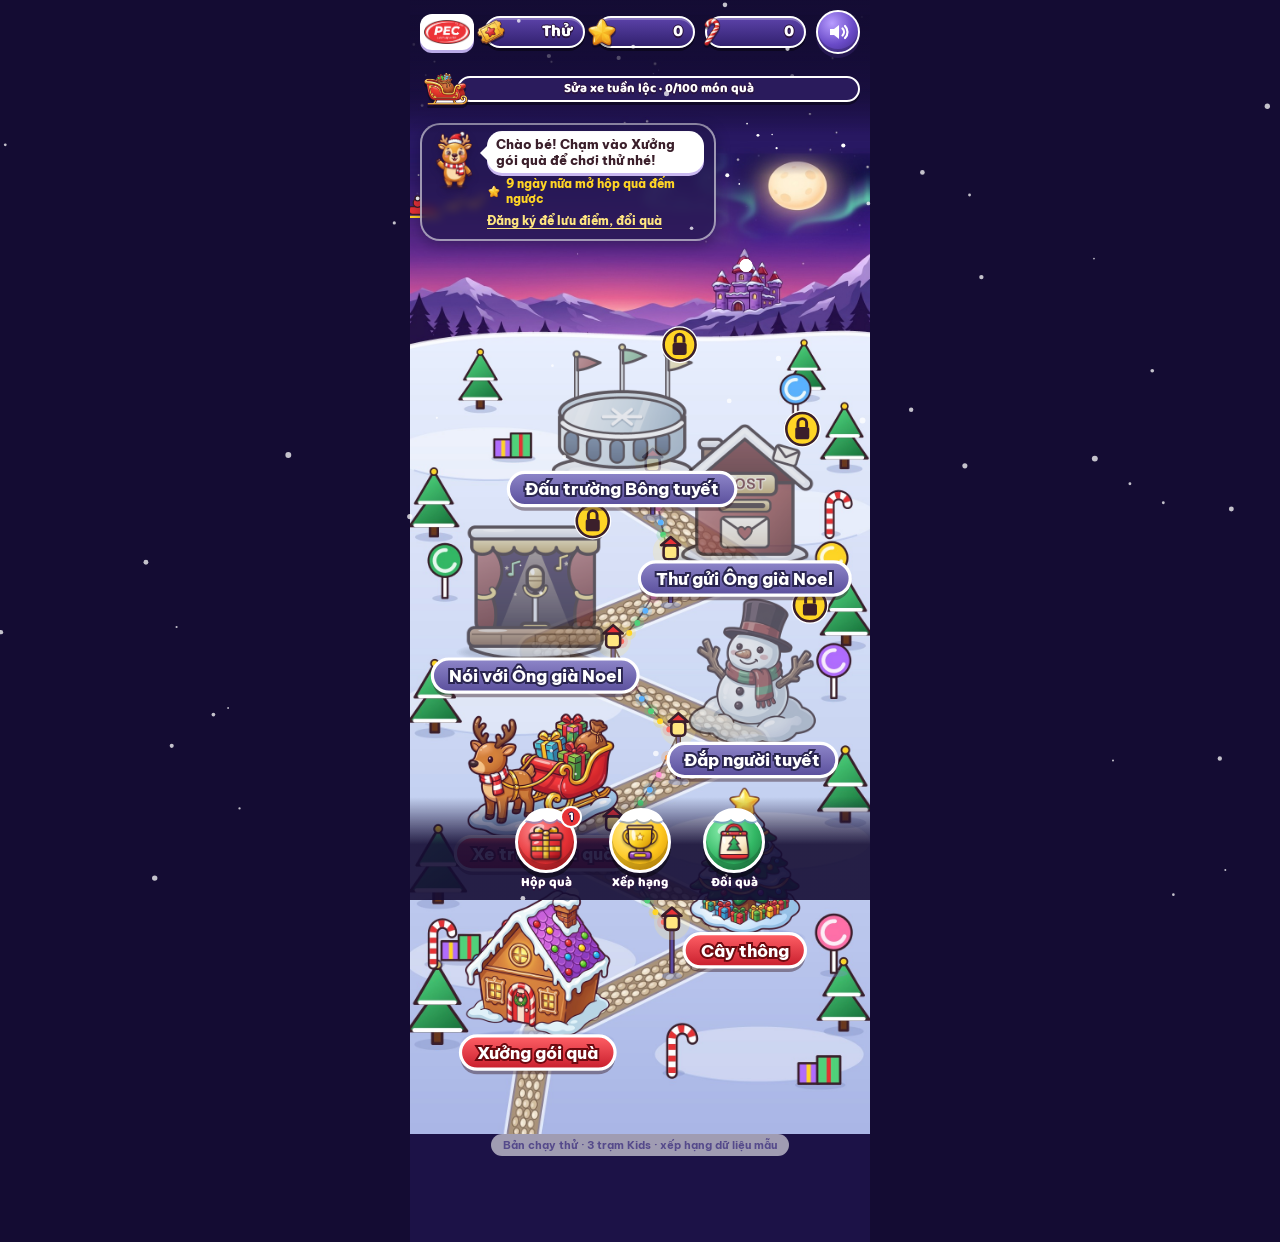
==== commit 2051699d: "Thêm máy chủ: đăng ký phụ huynh, vé, điểm, kẹo, xếp hạng, mã đổi quà - functions/api: Cloudflare Pag" ====
--- a/public/index.html
+++ b/public/index.html
@@ -190,6 +190,10 @@
 .x{width:40px;height:40px;border-radius:50%;flex:none;display:grid;place-items:center;font:800 22px/1 'Baloo 2',sans-serif;border:2.5px solid #fff;background:radial-gradient(circle at 35% 28%,#FF9DA0,#E73236 55%,#A3121A);box-shadow:0 3px 0 #6E0A10}
 .fld{display:block;margin-bottom:10px;font-size:13px;color:#E4DCFF;font-weight:700}
 .fld input,.fld select{display:block;width:100%;margin-top:4px;min-height:46px;border-radius:14px;border:2.5px solid rgba(255,255,255,.6);background:#20145A;color:#fff;font:16px 'Be Vietnam Pro',system-ui,sans-serif;padding:8px 12px}
+.srv-only{display:none!important}body.srv .srv-only{display:block!important}body.srv .sample{display:none}
+.codes .myid{display:block!important}
+.myid{background:rgba(255,255,255,.1);border-radius:14px;padding:8px 10px;margin-bottom:10px;font-size:12.5px;line-height:1.45;color:#E4DCFF}.myid b{color:#FFE680;letter-spacing:1px}
+.codes .used{opacity:.55;text-decoration:line-through}
 .ck{display:flex;gap:10px;align-items:flex-start;font-size:13px;color:#E4DCFF;margin:4px 0 12px}
 .ck input{width:22px;height:22px;flex:none;accent-color:#E73236;margin:0}
 .seg{display:flex;gap:6px;margin-bottom:8px;flex-wrap:wrap}
@@ -303,10 +307,22 @@
     <label class="fld">Tên gọi của bé<input id="fName" maxlength="20" autocomplete="off" required></label>
     <label class="fld">Cấp chơi<select id="fLv"><option value="0">Tiểu Tinh Linh · mẫu giáo đến lớp 3</option><option value="1">Tuần Lộc · lớp 4 đến lớp 7</option><option value="2">Ông Già Noel · lớp 8 trở lên</option></select></label>
     <label class="fld">Trường của bé<input id="fSchool" maxlength="40" autocomplete="off"></label>
+    <label class="fld" id="phoneF">Số điện thoại phụ huynh<input id="fPhone" type="tel" inputmode="numeric" maxlength="13" autocomplete="tel"></label>
     <label class="fld">Cơ sở PEC gần nhà<select id="fBr"><option>Lạch Tray</option><option>Tô Hiệu</option><option>Vinhomes Imperia</option><option>Đà Nẵng</option><option>Thủy Nguyên</option></select></label>
     <label class="ck"><input type="checkbox" id="fOk">Tôi là phụ huynh và đồng ý để PEC lưu thông tin này cho chương trình Làng Giáng Sinh</label>
-    <p class="sub" style="margin-top:-4px">Bản chính thức có thêm số điện thoại phụ huynh. Bản chạy thử chỉ lưu trên máy này.</p>
-    <button class="btn g" style="width:100%">Bắt đầu chơi</button>
+    <label class="fld srv-only">Mã bạn mời (nếu có)<input id="fRef" maxlength="6" autocomplete="off" style="text-transform:uppercase"></label>
+    <p class="sub" id="regNote" style="margin-top:-4px">Bản chạy thử chỉ lưu trên máy này, chưa gửi thông tin đi đâu.</p>
+    <button class="btn g" id="regBtn" style="width:100%">Bắt đầu chơi</button>
+    <button type="button" class="lk srv-only" id="toLogin" style="margin:12px auto 0;text-align:center">Đã đăng ký trên máy khác? Vào lại bằng mã của bé</button>
+  </form>
+</div>
+
+<div class="ov" id="login" role="dialog" aria-modal="true" aria-labelledby="lgT">
+  <form class="panel" id="lgF" novalidate>
+    <div class="phead"><div><h3 class="g ol" id="lgT">Vào lại tài khoản của bé</h3><p class="sub">Nhập số điện thoại phụ huynh và mã 6 ký tự của bé. Mã nằm trong mục Đổi quà trên máy đã đăng ký.</p></div><button type="button" class="x" data-close aria-label="Đóng">×</button></div>
+    <label class="fld">Số điện thoại phụ huynh<input id="lPhone" type="tel" inputmode="numeric" maxlength="13" autocomplete="tel"></label>
+    <label class="fld">Mã của bé<input id="lCode" maxlength="6" autocomplete="off" style="text-transform:uppercase;letter-spacing:3px"></label>
+    <button class="btn g" id="lgBtn" style="width:100%">Vào chơi</button>
   </form>
 </div>
 
@@ -371,7 +387,9 @@
   const h=$('#hello');
   h.innerHTML=S.profile?`<b>${esc(S.profile.name)}</b> · ${LV[S.profile.lv]} · ${streak()} ngày liên tiếp${S.zalo?'':'<br><button class="lk" id="zBtn">Vào nhóm Zalo phụ huynh: +2 vé</button>'}`
     :`<button class="lk" id="rBtn">Đăng ký để lưu điểm, đổi quà</button>`;
-  const z=$('#zBtn');if(z)z.onclick=()=>{S.zalo=true;S.day.tk+=2;save();refresh();jingle();toast('+2 vé! Bản chính thức sẽ mở nhóm Zalo phụ huynh PEC')};
+  const z=$('#zBtn');if(z)z.onclick=()=>{
+    if(SRV){if(ZALO_URL)window.open(ZALO_URL,'_blank','noopener');api('zalo',{}).then(r=>{applyState(r.state);jingle();toast(ZALO_URL?'+2 vé! Cảm ơn bố mẹ đã vào nhóm Zalo PEC':'+2 vé! Tư vấn viên PEC sẽ mời bố mẹ vào nhóm Zalo phụ huynh')}).catch(e=>toast(e.message));return}
+    S.zalo=true;S.day.tk+=2;save();refresh();jingle();toast('+2 vé! Bản chính thức sẽ mở nhóm Zalo phụ huynh PEC')};
   const r=$('#rBtn');if(r)r.onclick=()=>openReg();
   $('.gc').textContent=Math.min(S.gifts,GOAL);
   $('.bar3 i').style.width=Math.min(100,S.gifts/GOAL*100)+'%';
@@ -379,10 +397,10 @@
   if($('#bubble'))mascotSay();
 }
 const esc=t=>String(t).replace(/[&<>"']/g,c=>({'&':'&amp;','<':'&lt;','>':'&gt;','"':'&quot;',"'":'&#39;'}[c]));
-const dkey=(d=new Date())=>`${d.getFullYear()}-${String(d.getMonth()+1).padStart(2,'0')}-${String(d.getDate()).padStart(2,'0')}`;
-function ensureDay(){const k=dkey();if(!S.day||S.day.date!==k){S.day={date:k,tk:TK,pts:0,candy:0,box:false,s3:false,s7:false};save()}}
-function streak(){const d=new Date();if(!(S.days[dkey(d)]>0))d.setDate(d.getDate()-1);let n=0;while(S.days[dkey(d)]>0){n++;d.setDate(d.getDate()-1)}return n}
-const season=()=>Object.keys(S.days).reduce((a,k)=>a+(S.days[k]||0),0);
+const dkey=(d=new Date())=>new Date(d.getTime()+7*3600e3).toISOString().slice(0,10); // luôn theo giờ Việt Nam, khớp với máy chủ
+function ensureDay(){const k=dkey();if(!S.day||S.day.date!==k){const had=!!S.day;S.day={date:k,tk:TK,pts:0,candy:0,box:false,s3:false,s7:false};save();if(had)setTimeout(sync,0)}}
+function streak(){if(SRV&&S.profile&&S.srv)return S.srv.streak;const d=new Date();if(!(S.days[dkey(d)]>0))d.setDate(d.getDate()-1);let n=0;while(S.days[dkey(d)]>0){n++;d.setDate(d.getDate()-1)}return n}
+const season=()=>SRV&&S.profile&&S.srv?S.srv.season:Object.keys(S.days).reduce((a,k)=>a+(S.days[k]||0),0);
 function addPts(p){S.day.pts+=p;S.days[S.day.date]=(S.days[S.day.date]||0)+p;let msg='';const sk=streak();
   if(sk>=3&&!S.day.s3&&sk===3){S.day.s3=true;S.day.pts+=100;S.days[S.day.date]+=100;msg='Chơi 3 ngày liền: +100 điểm!'}
   if(sk>=7&&!S.day.s7&&sk===7){S.day.s7=true;S.day.pts+=300;S.days[S.day.date]+=300;msg='Chơi 7 ngày liền: +300 điểm!'}
@@ -392,6 +410,30 @@
   if(MODE==='scored'){S.gifts++;if(S.day.candy<CANDY_CAP){S.day.candy++;S.candy++;RC++}}
   else if(MODE==='trial')S.gifts++;
   save();refresh()}
+/* ================= MÁY CHỦ ================= */
+// Có máy chủ (Cloudflare) thì lưu điểm thật; không có (bản xem thử) thì chạy cục bộ như cũ
+let SRV=false,ROUND=null;
+const ZALO_URL='';
+function api(path,body){
+  const h={'content-type':'application/json'};
+  if(S.profile&&S.profile.token)h.authorization='Bearer '+S.profile.token;
+  const ctl=window.AbortController?new AbortController():null,tm=ctl?setTimeout(()=>ctl.abort(),9000):0;
+  return fetch('/api/'+path,{method:body?'POST':'GET',headers:h,body:body?JSON.stringify(body):undefined,signal:ctl?ctl.signal:undefined,cache:'no-store'})
+    .then(r=>r.json().catch(()=>({})).then(j=>{clearTimeout(tm);if(!r.ok){const e=new Error(j.error||'Máy chủ đang bận, thử lại nhé');e.status=r.status;throw e}return j}),
+      e=>{clearTimeout(tm);const x=new Error('Mạng chập chờn, thử lại nhé');x.status=0;throw x})
+    .catch(e=>{if(e.status===401&&path!=='login'&&S.profile&&S.profile.token){S.profile=null;save();refresh();openReg('Phiên chơi đã hết, bố mẹ đăng nhập lại bằng số điện thoại và mã của bé nhé.')}throw e});
+}
+function applyState(st,tok){
+  const t=tok||(S.profile&&S.profile.token);
+  S.profile=Object.assign({},st.profile,{token:t});
+  S.candy=st.candy;S.zalo=st.zalo;S.codes=st.codes||[];S.srv={streak:st.streak,season:st.season};
+  S.day=Object.assign({s3:true,s7:true},st.day);
+  save();refresh();
+}
+let syncing=false;
+function sync(){if(!SRV||!S.profile||!S.profile.token||syncing)return Promise.resolve();syncing=true;
+  return api('me').then(r=>{applyState(r.state);if(r.msg){toast(r.msg);jingle()}}).catch(()=>{}).then(()=>{syncing=false})}
+
 function toast(t){const e=$('#toast');e.textContent=t;e.classList.add('show');clearTimeout(e._t);e._t=setTimeout(()=>e.classList.remove('show'),2500)}
 
 /* ================= ÂM THANH (MP3 CHUẨN CHO ZALO & SAFARI iOS + DỰ PHÒNG TTS) ================= */
@@ -578,10 +620,15 @@
   if(m==='reg'){openReg('Bé đã chơi thử trạm này rồi. Đăng ký để chơi tiếp, lưu điểm và nhận kẹo gậy.');return}
   giftFx(s.name,()=>enter(s,m));
 }
-function enter(s,m){
+async function enter(s,m){
   m=m||access(s);if(m==='reg'){goHome();openReg();return}
+  ROUND=null;
+  if(SRV&&m==='scored'){
+    try{const r=await api('round/start',{station:s.id});applyState(r.state);if(r.mode==='scored')ROUND=r.round;else m='practice'}
+    catch(e){toast(e.message+' · lượt này chơi luyện tập');m='practice'}
+  }
   MODE=m;RC=0;
-  if(m==='scored')S.day.tk--;if(m==='trial')S.trial[s.id]=true;save();refresh();
+  if(m==='scored'&&!SRV)S.day.tk--;if(m==='trial')S.trial[s.id]=true;save();refresh();
   const md=$('#mode');md.className='mode'+(m==='scored'?'':' pr');
   md.textContent=m==='scored'?`Lượt tính điểm · còn ${S.day.tk} vé hôm nay`:m==='practice'?'Luyện tập · hết vé hôm nay, không tính điểm':'Chơi thử · đăng ký để lưu điểm và kẹo';
   cur=s;$('#home').style.display='none';$('#play').style.display='flex';$('#play').className='th-'+s.id;garland(s.id);
@@ -591,10 +638,17 @@
 }
 function goHome(){if(cleanup){cleanup();cleanup=null}tipI=0;stopSpeak();$('#play').style.display='none';$('#home').style.display='flex';$('#result').classList.remove('show');refresh();fitStationLabels()}
 function steps(n,at){$('#steps').innerHTML=Array.from({length:n},(_,i)=>`<i class="${i<at?'ok':i===at?'now':''}"></i>`).join('')}
-function finish(pts,text){
-  pts=Math.max(0,Math.min(100,Math.round(pts)));const stars=pts>=90?3:pts>=60?2:1;
-  const id=cur.id;S.best[id]=Math.max(S.best[id]||0,pts);let bonus='';
-  if(MODE==='scored')bonus=addPts(pts);save();refresh();
+async function finish(pts,text){
+  pts=Math.max(0,Math.min(100,Math.round(pts)));
+  let bonus='',rk=null,lost=false;
+  if(MODE==='scored'&&SRV){
+    if(ROUND){try{const r=await api('round/finish',{round:ROUND,pts,candy:RC});pts=r.pts;RC=r.candy;bonus=r.bonus;rk={rank:r.rank,need:r.need};applyState(r.state)}catch(e){lost=true;toast('Chưa lưu được điểm: '+e.message)}}
+    else lost=true;
+    ROUND=null;
+  }
+  const stars=pts>=90?3:pts>=60?2:1;
+  const id=cur.id;S.best[id]=Math.max(S.best[id]||0,pts);
+  if(MODE==='scored'&&!SRV)bonus=addPts(pts);save();refresh();
   $('#rt').textContent=stars===3?'Xuất sắc!':stars===2?'Giỏi quá!':'Cố lên nào!';
   $('#rstars').innerHTML=[1,2,3].map(k=>`<img class="${k<=stars?'':'off'}" src="assets/ic-star.png" alt="">`).join('');
   $('#rmasc').src='assets/mascot-'+(stars>=2?'happy':'oops')+'.png';
@@ -605,7 +659,8 @@
   else meta='<span>Lượt chơi thử, chưa lưu điểm</span>';
   $('#rmeta').innerHTML=meta;
   let line=text;
-  if(MODE==='scored'){const b=board('season','all');line+=`. Bé đang hạng ${b.rank} toàn hệ thống`+(b.need?`, cần thêm ${b.need} điểm để vượt lên hạng ${b.rank-1}`:'')+'.';
+  if(MODE==='scored'&&lost)line+='. Mạng chập chờn nên điểm lượt này chưa được lưu.';
+  else if(MODE==='scored'){const b=SRV?rk:board('season','all');line+=`. Bé đang hạng ${b.rank} toàn hệ thống`+(b.need?`, cần thêm ${b.need} điểm để vượt lên hạng ${b.rank-1}`:'')+'.';
     if(S.day.candy>=CANDY_CAP)line+=' Bé đã nhận đủ 20 kẹo hôm nay.';if(bonus)line+=' '+bonus;if(S.day.tk===0)line+=' Hết vé hôm nay, sáng mai bé có 5 vé mới.'}
   else if(MODE==='practice')line+='. Sáng mai bé có 5 vé mới để tính điểm.';
   else line+='. Đăng ký để lưu điểm, nhận kẹo và đổi quà.';
@@ -852,11 +907,28 @@
 /* ================= ĐĂNG KÝ ================= */
 function openReg(msg){
   $('#regSub').textContent=msg||'Để lưu điểm, nhận kẹo gậy, lên bảng xếp hạng và đổi quà tại cơ sở PEC';
+  $('#regNote').textContent=SRV?'Mỗi số điện thoại đăng ký tối đa 3 bé. Bảng xếp hạng chỉ hiện tên gọi và trường của bé.':'Bản chạy thử chỉ lưu trên máy này, chưa gửi thông tin đi đâu.';
+  $('#phoneF').style.display=SRV?'':'none';
   $('#reg').classList.add('show');setTimeout(()=>$('#fName').focus(),50)}
+$('#toLogin').onclick=()=>{$('#reg').classList.remove('show');$('#login').classList.add('show');setTimeout(()=>$('#lPhone').focus(),50)};
+$('#lgF').addEventListener('submit',e=>{e.preventDefault();const btn=$('#lgBtn');if(btn.disabled)return;btn.disabled=true;
+  api('login',{phone:$('#lPhone').value,code:$('#lCode').value.trim().toUpperCase()}).then(r=>{
+    S.trial={};applyState(r.state,r.token);$('#login').classList.remove('show');jingle();toast(`Chào ${S.profile.name}! Hôm nay bé còn ${S.day.tk} vé`)})
+  .catch(err=>toast(err.message)).then(()=>{btn.disabled=false})});
 $('#regF').addEventListener('submit',e=>{e.preventDefault();
   const name=$('#fName').value.trim();
   if(!name){$('#fName').focus();toast('Nhập tên gọi của bé');return}
   if(!$('#fOk').checked){toast('Phụ huynh cần đánh dấu đồng ý');return}
+  if(SRV){
+    const btn=$('#regBtn');if(btn.disabled)return;btn.disabled=true;
+    api('register',{name,lv:+$('#fLv').value,school:$('#fSchool').value.trim(),branch:$('#fBr').value,phone:$('#fPhone').value,ref:$('#fRef').value.trim().toUpperCase(),consent:true})
+    .then(r=>{applyState(r.state,r.token);$('#reg').classList.remove('show');jingle();
+      toast(`Chào ${name}! Mã của bé là ${S.profile.code}, bố mẹ giữ lại để vào trên máy khác`);
+      if(r.msg)setTimeout(()=>toast(r.msg),3000);
+      if(S.profile.lv!==0)setTimeout(()=>toast('Trạm cấp Tuần Lộc và Ông Già Noel mở từ 14/12, bé chơi trạm Kids trước nhé'),r.msg?6000:3200)})
+    .catch(err=>toast(err.message)).then(()=>{btn.disabled=false});
+    return;
+  }
   S.profile={name,lv:+$('#fLv').value,school:$('#fSchool').value.trim()||'Chưa nhập trường',branch:$('#fBr').value};
   ensureDay();save();refresh();$('#reg').classList.remove('show');jingle();
   toast(`Chào ${name}! Hôm nay bé có ${S.day.tk} vé tính điểm`);
@@ -879,6 +951,19 @@
   return{rows,rank,need:above?above.sc-mine.sc+1:0}}
 let BT='day',BS='all';
 function drawBoard(){
+  if(SRV){
+    $('#bSub').textContent=(S.profile?LV[S.profile.lv]:'Tiểu Tinh Linh')+' · '+(BT==='day'?'làm mới mỗi ngày, top 3 nhận thêm 5 kẹo':'cộng dồn từ 14/12 đến 25/12');
+    if(!S.profile){$('#bList').innerHTML='';$('#bGap').textContent='Đăng ký để có tên trên bảng xếp hạng';return}
+    $('#bList').innerHTML='<li class="dots">Đang tải…</li>';$('#bGap').textContent='';const want=BT+BS;
+    api('board?tab='+BT+'&scope='+BS).then(b=>{if(want!==BT+BS)return;
+      const li=(x,i)=>`<li class="${x.me?'me':''}"><span class="rk">${i}</span><span>${esc(x.name)}${x.me?' (bé)':''}<small>${esc(x.sub)}</small></span><span class="sc">${x.sc}</span></li>`;
+      let html=b.rows.map((x,i)=>li(x,i+1)).join('');
+      if(b.mine&&b.rank>b.rows.length){if(b.rank>b.rows.length+1)html+='<li class="dots">···</li>';html+=li({name:S.profile.name,sub:BS==='school'?S.profile.school:'Cơ sở '+S.profile.branch,sc:b.mine,me:true},b.rank)}
+      $('#bList').innerHTML=html||'<li class="dots">Chưa có bé nào ghi điểm, bé chơi để dẫn đầu nhé!</li>';
+      $('#bGap').textContent=!b.mine?'Bé chơi một lượt tính điểm để lên bảng nhé':b.rank===1?'Bé đang dẫn đầu, giữ vững nhé!':`Bé hạng ${b.rank}, cần thêm ${b.need} điểm để vượt lên hạng ${b.rank-1}`;
+    }).catch(e=>{$('#bList').innerHTML='';$('#bGap').textContent=e.message});
+    return;
+  }
   const b=board(BT,BS);
   $('#bSub').textContent=(S.profile?LV[S.profile.lv]:'Tiểu Tinh Linh')+' · '+(BT==='day'?'làm mới mỗi ngày, top 3 nhận thêm 5 kẹo':'cộng dồn từ 14/12 đến 25/12');
   const li=(x,i)=>`<li class="${x.me?'me':''}"><span class="rk">${i+1}</span><span>${esc(x.name)}${x.me?' (bé)':''}<small>${esc(x.sub)}</small></span><span class="sc">${x.sc}</span></li>`;
@@ -896,23 +981,26 @@
 function drawShop(){
   $('#sSub').textContent=`Bé có ${S.candy} kẹo gậy · hôm nay đã nhận ${S.day.candy}/${CANDY_CAP} kẹo`;
   $('#tiers').innerHTML=TIERS.map((tier,i)=>{const need=tier[0],name=tier[1],ic=tier[2];return `<div class="tier"><div class="gi">${GIFT_IC[ic]}</div><div><b>${name}</b><span>${need} kẹo gậy</span><div class="bar2"><i style="width:${Math.min(100,S.candy/need*100)}%"></i></div></div><button class="btn g" data-tier="${i}" ${S.profile&&S.candy>=need?'':'disabled'}>Lấy mã</button></div>`}).join('');
-  $('#codes').innerHTML=S.codes.length?'<b style="color:#fff">Mã đổi quà của bé</b> · mang đến quầy lễ tân 1 trong 5 cơ sở PEC'+S.codes.map(c=>`<div><span>${esc(c.gift)} · ${esc(c.date)}</span><span class="code">${esc(c.code)}</span></div>`).join('')
-    :(S.profile?'Đủ kẹo thì bấm Lấy mã, phụ huynh mang mã đến quầy lễ tân để nhận quà.':'Đăng ký để tích kẹo và đổi quà thật tại cơ sở PEC.');
+  const me=SRV&&S.profile&&S.profile.code?`<div class="myid">Mã của bé: <b>${esc(S.profile.code)}</b> · bố mẹ giữ riêng để vào lại trên máy khác<br>Mã mời bạn: <b>${esc(S.profile.ref)}</b> · bạn nhập khi đăng ký, cả hai được +1 vé</div>`:'';
+  $('#codes').innerHTML=me+(S.codes.length?'<b style="color:#fff">Mã đổi quà của bé</b> · mang đến quầy lễ tân 1 trong 5 cơ sở PEC'+S.codes.map(c=>`<div><span>${esc(c.gift)} · ${esc(c.date)}</span><span class="code${c.used?' used':''}">${esc(c.code)}</span></div>`).join('')
+    :(S.profile?'Đủ kẹo thì bấm Lấy mã, phụ huynh mang mã đến quầy lễ tân để nhận quà.':'Đăng ký để tích kẹo và đổi quà thật tại cơ sở PEC.'));
 }
 $('#tiers').onclick=e=>{const b=e.target.closest('[data-tier]');if(!b||b.disabled)return;const tier=TIERS[+b.dataset.tier],need=tier[0],name=tier[1];
+  if(SRV){b.disabled=true;api('redeem',{tier:+b.dataset.tier}).then(r=>{applyState(r.state);drawShop();jingle();confettiAt(b,24);toast(`Mã đổi ${r.gift}: ${r.code}`)}).catch(err=>{b.disabled=false;toast(err.message)});return}
   const code='PEC-'+Array.from({length:5},()=>'ABCDEFGHJKMNPQRSTUVWXYZ23456789'[Math.random()*31|0]).join('');
   S.candy-=need;S.codes.unshift({code,gift:name,date:new Date().toLocaleDateString('vi-VN')});save();refresh();drawShop();jingle();confettiAt(b,24);toast(`Mã đổi ${name}: ${code}`)};
-$('#qShop').onclick=()=>{drawShop();$('#shop').classList.add('show')};
+$('#qShop').onclick=()=>{drawShop();$('#shop').classList.add('show');if(SRV&&S.profile)sync().then(()=>{if($('#shop').classList.contains('show'))drawShop()})};
 
 /* ================= HỘP QUÀ HÔM NAY ================= */
 $('#qDaily').onclick=()=>{
   unlockAudio();
   if(!S.profile){openReg('Đăng ký để mở hộp quà mỗi ngày: +1 vé và +50 điểm');return}
   ensureDay();if(S.day.box){toast('Bé đã mở hộp quà hôm nay. Ngày mai quay lại mở hộp mới nhé!');return}
+  if(SRV){api('box',{}).then(r=>giftFx('+1 vé · +50 điểm',()=>{applyState(r.state);ding();confetti(innerWidth/2,innerHeight/2,30);toast(r.msg)})).catch(e=>toast(e.message));return}
   giftFx('+1 vé · +50 điểm',()=>{S.day.box=true;S.day.tk++;const m=addPts(50);refresh();ding();confetti(innerWidth/2,innerHeight/2,30);toast(m||'Bé nhận được 1 vé và 50 điểm!')})};
 $$('[data-close]').forEach(b=>b.onclick=()=>b.closest('.ov').classList.remove('show'));
-$$('#reg,#board,#shop').forEach(o=>o.addEventListener('click',e=>{if(e.target===o)o.classList.remove('show')}));
-addEventListener('keydown',e=>{if(e.key==='Escape')$$('#reg,#board,#shop').forEach(o=>o.classList.remove('show'))});
+$$('#reg,#login,#board,#shop').forEach(o=>o.addEventListener('click',e=>{if(e.target===o)o.classList.remove('show')}));
+addEventListener('keydown',e=>{if(e.key==='Escape')$$('#reg,#login,#board,#shop').forEach(o=>o.classList.remove('show'))});
 
 /* ================= TUYẾT RƠI ================= */
 (()=>{const c=$('#snowfx'),x=c.getContext('2d');if(window.matchMedia&&matchMedia('(prefers-reduced-motion: reduce)').matches)return;
@@ -927,6 +1015,11 @@
 $('.mute').onclick=()=>{unlockAudio();S.mute=!S.mute;if(S.mute)stopSpeak();save();refresh();if(!S.mute)ding()};
 document.addEventListener('click',e=>{const b=e.target.closest('[data-say]');if(b&&!b.onclick){unlockAudio();speak(b.dataset.say)}});
 ensureDay();drawMap();countdown();refresh();
+fetch('/api/ping',{cache:'no-store'}).then(r=>r.ok?r.json():null).then(j=>{if(!j||!j.ok)return;
+  SRV=true;document.body.classList.add('srv');$('.note').textContent='3 trạm Kids mở trước · các trạm khác mở dần từ 14/12';
+  if(S.profile&&!S.profile.token){S.profile=null;S.codes=[];S.candy=0;S.days={};S.day=null;S.zalo=false;ensureDay();save()}
+  refresh();sync()}).catch(()=>{});
+addEventListener('visibilitychange',()=>{if(document.visibilityState==='visible')sync()});
 const msc=$('#mascot');msc.onclick=()=>{unlockAudio();mascotSay(true);msc.src='assets/mascot-happy.png';clearTimeout(msc._t);msc._t=setTimeout(()=>msc.src='assets/mascot-hello.png',1600);tone(1046,.12,'triangle',.08);tone(1318,.15,'triangle',.07,.08);speak('Merry Christmas!',.9)};
 msc.addEventListener('keydown',e=>{if(e.key==='Enter'||e.key===' '){e.preventDefault();msc.onclick()}});
 })();
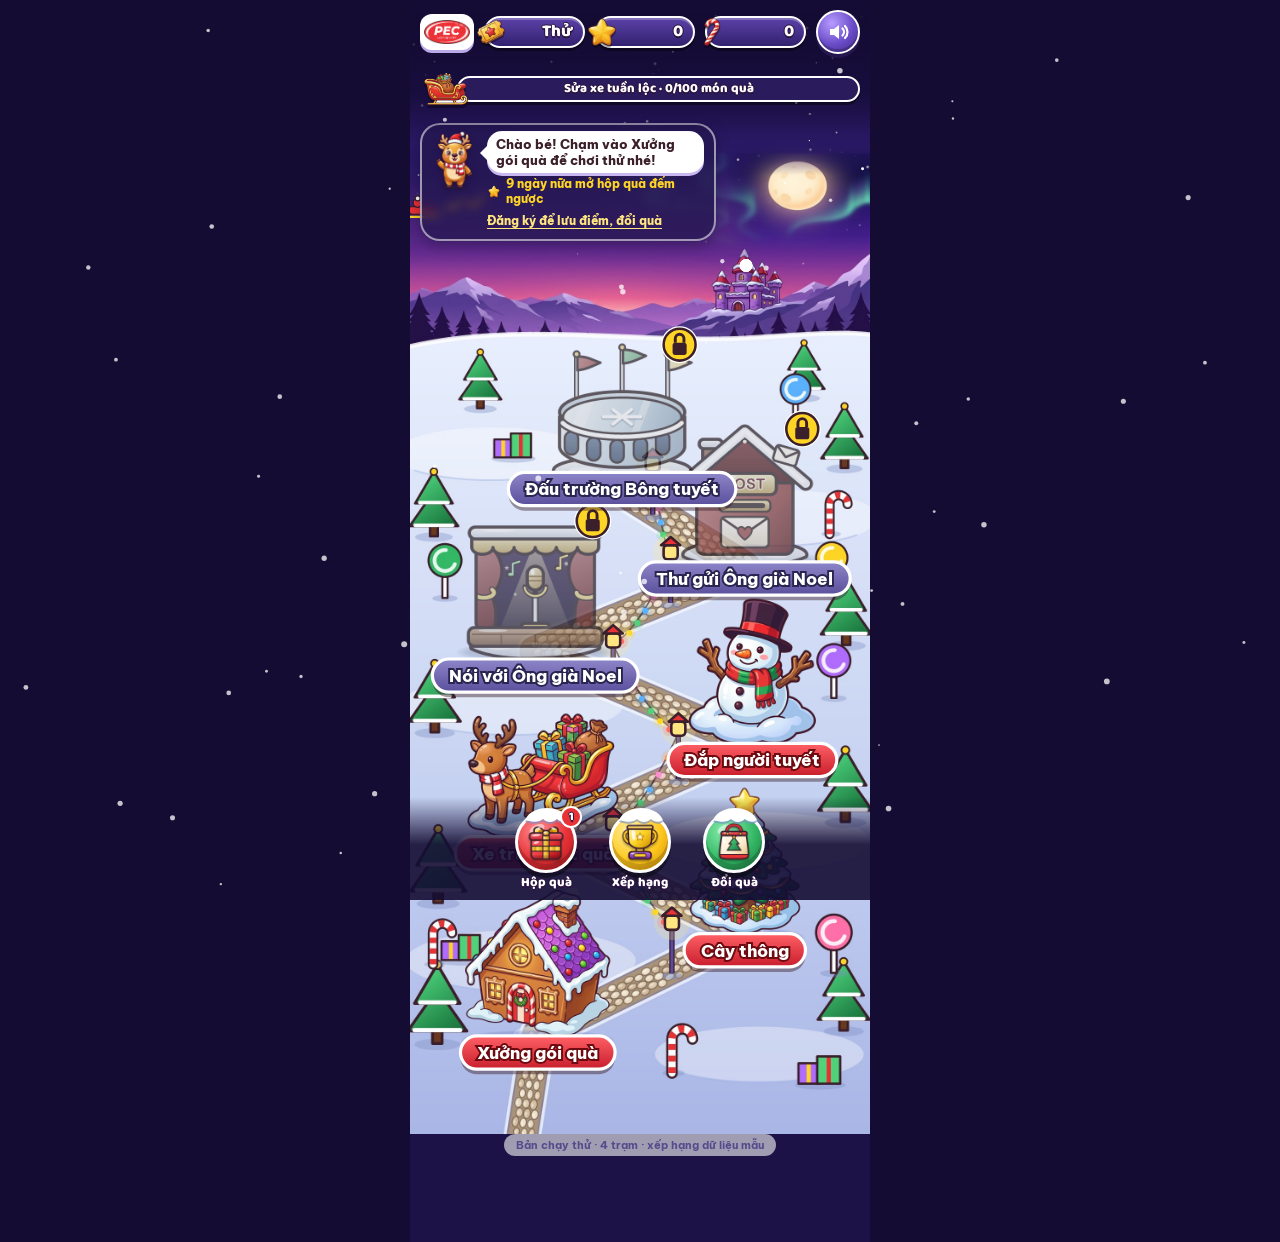
==== commit db3c691e: "Mở cấp Tuần Lộc, Ông Già Noel; thêm trạm Đắp người tuyết và màn hình chờ - Xưởng gói quà: Tuần Lộc g" ====
--- a/public/index.html
+++ b/public/index.html
@@ -130,6 +130,41 @@
 .tile.drag{position:fixed;z-index:80;pointer-events:none;transform:scale(1.18) rotate(-6deg);box-shadow:0 14px 20px rgba(0,0,0,.45)}
 .hint{font-size:13px;color:#FFE9D6;text-align:center;margin:0;font-weight:600}
 .shake{animation:shake .45s}
+#boot{position:fixed;top:0;right:0;bottom:0;left:0;z-index:300;background:radial-gradient(circle at 50% 32%,#4B2A8F,#1B1048 72%);display:flex;flex-direction:column;align-items:center;justify-content:center;gap:10px;color:#fff;transition:opacity .5s}
+#boot.out{opacity:0;pointer-events:none}
+#boot .blogo{width:86px;height:44px;object-fit:contain;background:#fff;border-radius:12px;padding:4px 8px}
+#bmasc{width:150px;height:150px;object-fit:contain;opacity:0;transition:opacity .35s;animation:bob 2.2s ease-in-out infinite}
+#bmasc.on{opacity:1}
+#boot .bt{font-size:26px;margin:0}
+#boot .bbar{width:220px;height:16px;border-radius:10px;background:rgba(255,255,255,.18);border:2px solid #fff;overflow:hidden}
+#boot .bbar i{display:block;height:100%;width:4%;background:repeating-linear-gradient(45deg,#E73236 0 10px,#fff 10px 20px);transition:width .25s}
+#boot .bs{font-size:13px;font-weight:700;color:#E4DCFF;margin:0}
+.tag .clue{display:flex;flex-direction:column;align-items:center;gap:4px;padding:0 12px;text-align:center}
+.tag .clue .pic{font-size:84px}
+.tag .vi{font:800 17px/1.2 'Baloo 2',system-ui,sans-serif;color:#7A2E12;background:#fff;border-radius:12px;padding:3px 10px}
+.tag .vi.big{font-size:22px;padding:8px 12px;box-shadow:0 3px 0 #F2C6A8}
+.tag .vi small{display:block;font-size:12px;color:#B0604A;font-weight:700}
+.slots.sm{gap:5px}.slots.sm .slot{width:36px;height:46px;font-size:25px;border-radius:11px}
+.slots.xs{gap:4px}.slots.xs .slot{width:27px;height:40px;font-size:20px;border-radius:9px;border-width:2px}
+.tiles.sm{gap:7px}.tiles.sm .tile{width:44px;height:50px;font-size:26px;border-radius:13px}
+.tiles.xs{gap:6px}.tiles.xs .tile{width:38px;height:46px;font-size:22px;border-radius:12px}
+.zt{fill:rgba(255,230,128,.2);stroke:#FFE680;stroke-width:7;stroke-dasharray:16 12;cursor:pointer;animation:pulse2 1.2s infinite}
+.zt.hot{fill:rgba(255,230,128,.55);stroke:#fff}
+.tray.dim{opacity:.35;pointer-events:none}
+.tstep{font-size:14px;font-weight:800;color:#FFE680;text-align:center;margin:0;min-height:20px}
+#play.th-snowman::before{background:linear-gradient(rgba(20,10,50,.1),rgba(20,10,50,.3)),url(assets/bg-sled.jpg) center top/cover no-repeat}
+.snowbox{position:relative;width:170px;height:170px;flex:none}
+.snowbox img{position:absolute;top:0;left:0;width:100%;height:100%;object-fit:contain}
+.snowbox .ghost{opacity:.25;filter:grayscale(1) brightness(1.7)}
+.snowbox .real{-webkit-clip-path:inset(100% 0 0 0);clip-path:inset(100% 0 0 0);transition:clip-path .6s ease,-webkit-clip-path .6s ease}
+.sline{min-height:56px;width:100%;display:flex;flex-wrap:wrap;gap:6px;justify-content:center;align-items:center;background:rgba(255,255,255,.12);border:2px dashed rgba(255,255,255,.55);border-radius:16px;padding:8px}
+.sline span{background:#fff;color:#2B1440;border-radius:12px;padding:3px 10px;font:800 18px 'Baloo 2',system-ui,sans-serif;box-shadow:0 3px 0 #9FB6E8;animation:pop .4s cubic-bezier(.3,1.7,.5,1)}
+.sline.good span{background:linear-gradient(#7BF0A6,#2FB560);color:#fff;text-shadow:0 1px 0 #0E5A28;box-shadow:0 3px 0 #0E5A28}
+.sline em{font-style:normal;color:#8A7FA8;font-size:14px;font-weight:700}
+.balls{display:flex;flex-wrap:wrap;gap:10px;justify-content:center;width:100%}
+.ball{min-width:62px;height:60px;padding:0 14px;border-radius:30px;background:radial-gradient(circle at 35% 30%,#fff,#E6EEFF 58%,#B5CAF2);border:3px solid #fff;color:#2B1440;font:800 19px 'Baloo 2',system-ui,sans-serif;box-shadow:0 5px 0 #6E86C2;cursor:pointer}
+.ball.used{visibility:hidden}
+.ball.glow2{border-color:var(--gold);box-shadow:0 0 0 5px rgba(255,213,37,.4),0 5px 0 #6E86C2;animation:pulse2 1s infinite}
 @keyframes shake{20%,60%{transform:translateX(-8px)}40%,80%{transform:translateX(8px)}}
 /* cây thông */
 .cmd{width:100%;display:flex;align-items:center;gap:8px}
@@ -231,6 +266,13 @@
 </style>
 </head>
 <body>
+<div id="boot" role="status" aria-live="polite">
+  <img class="blogo" src="logo-pec.png" alt="PEC">
+  <img id="bmasc" src="assets/mascot-hello.png" alt="">
+  <p class="bt g ol">Làng Giáng Sinh PEC</p>
+  <div class="bbar"><i id="bfill"></i></div>
+  <p class="bs" id="bstat">Đang mở cổng làng…</p>
+</div>
 <canvas id="snowfx" aria-hidden="true"></canvas>
 <div class="app">
   <!-- ===== LÀNG ===== -->
@@ -252,7 +294,7 @@
       <div id="mapsvg"></div>
       <div class="sign"><img class="mascot" id="mascot" src="assets/mascot-hello.png" role="button" tabindex="0" alt="Bạn tuần lộc dẫn đường, chạm để nghe gợi ý">
         <div class="sc"><div class="bubble" id="bubble"></div><div class="cd"><img src="assets/ic-star.png" width="15" height="15" alt=""><span id="cdT"></span></div><div id="hello"></div><span id="sSk" hidden></span></div></div>
-      <p class="note">Bản chạy thử · 3 trạm Kids · xếp hạng dữ liệu mẫu</p>
+      <p class="note">Bản chạy thử · 4 trạm · xếp hạng dữ liệu mẫu</p>
     </div>
     <nav class="dock" id="dock">
       <button class="db g ol" id="qDaily"><span class="orb red"><svg class="scap" viewBox="0 0 50 18" aria-hidden="true"><path d="M3 13C7 4 17 1 25 1s18 3 22 12c-4 3-9 2-12-1-4 4-10 4-14 0-4 3-8 4-18 1z" fill="#fff"/></svg><img src="assets/ic-gift.png" alt=""><span class="dot" id="dDot">1</span></span>Hộp quà</button>
@@ -348,6 +390,21 @@
 
 <script>
 (function(){
+/* ================= MÀN HÌNH CHỜ: tải trước hình cần cho bản đồ ================= */
+(function boot(){
+  const el=document.getElementById('boot');if(!el)return;
+  const list=['assets/bg-map.jpg','assets/mascot-hello.png','assets/ic-ticket.png','assets/ic-star.png','assets/ic-candy.png','assets/ic-gift.png','assets/ic-trophy.png','assets/ic-bag.png','assets/ic-sleigh.png']
+    .concat(['wrap','tree','sled','snowman','talk','letter','arena'].map(id=>'assets/st-'+id+'.png'));
+  const t0=Date.now();let n=0,ended=false;
+  const fill=document.getElementById('bfill'),stat=document.getElementById('bstat'),m=document.getElementById('bmasc');
+  if(m.complete&&m.naturalWidth)m.classList.add('on');else m.onload=()=>m.classList.add('on');
+  const msgs=['Đang mở cổng làng…','Đang treo đèn lồng…','Đang gói quà…','Sắp xong rồi!'];
+  function end(){if(ended)return;ended=true;fill.style.width='100%';setTimeout(()=>{el.classList.add('out');setTimeout(()=>{if(el.parentNode)el.parentNode.removeChild(el)},600)},Math.max(0,500-(Date.now()-t0)))}
+  function step(){n++;const k=n/list.length;fill.style.width=Math.max(4,Math.round(k*100))+'%';stat.textContent=msgs[Math.min(3,Math.floor(k*4))];if(n>=list.length)end()}
+  list.forEach(src=>{const im=new Image();im.onload=im.onerror=step;im.src=src});
+  setTimeout(end,9000);
+})();
+
 /* ================= KHO TỪ CẤP KIDS ================= */
 const WRAP_WORDS=[['star','⭐'],['tree','🎄'],['bell','🔔'],['gift','🎁'],['snow','❄️'],['sock','🧦'],['cake','🎂'],['candy','🍬'],['santa','🎅'],['moon','🌙'],['deer','🦌'],['cookie','🍪'],['milk','🥛'],['scarf','🧣'],['gloves','🧤'],['snowman','⛄'],['candle','🕯️'],['angel','👼']];
 const COLORS={red:'#E73236',blue:'#3D7BE0',yellow:'#FFD525',green:'#2E9E5B',pink:'#F27AB0',purple:'#8E5BD6',orange:'#F58A2B',white:'#F3F6FB'};
@@ -358,11 +415,34 @@
  {k:'clothes',vi:'QUẦN ÁO',items:[['hat','👒'],['sock','🧦'],['scarf','🧣'],['gloves','🧤'],['coat','🧥'],['shoes','👟'],['dress','👗'],['shirt','👕']]},
  {k:'toys',vi:'ĐỒ CHƠI',items:[['ball','⚽'],['car','🚗'],['robot','🤖'],['teddy','🧸'],['train','🚂'],['drum','🥁'],['balloon','🎈'],['blocks','🧱']]}
 ];
+/* ================= KHO TỪ CẤP TUẦN LỘC VÀ ÔNG GIÀ NOEL ================= */
+// Bản nháp theo bảng "Kho từ Làng Giáng Sinh PEC", giáo viên duyệt xong sẽ cập nhật
+const WRAP_LV=[null,
+ [['reindeer','🦌','tuần lộc'],['chimney','🏠','ống khói'],['present','🎁','món quà'],['stocking','🧦','tất treo quà'],['ornament','🔴','đồ trang trí'],['wreath','💐','vòng hoa'],['sleigh','🛷','xe trượt tuyết'],['snowflake','❄️','bông tuyết'],['mittens','🧤','găng tay hở ngón'],['carol','🎶','bài hát mừng Noel'],['holiday','🏖️','kỳ nghỉ'],['winter','⛄','mùa đông'],['chocolate','🍫','sô-cô-la'],['fireplace','🔥','lò sưởi'],['gingerbread','🍪','bánh gừng'],['celebrate','🎉','ăn mừng'],['decorate','🎄','trang trí'],['family','👨‍👩‍👧','gia đình']],
+ [['tradition','','truyền thống'],['celebrate','','ăn mừng, kỷ niệm'],['generous','','hào phóng'],['decorate','','trang trí'],['festive','','mang không khí lễ hội'],['gratitude','','lòng biết ơn'],['volunteer','','tình nguyện'],['resolution','','quyết tâm (năm mới)'],['exchange','','trao đổi'],['atmosphere','','bầu không khí'],['charity','','từ thiện'],['anticipate','','mong chờ, dự đoán'],['reunion','','sự đoàn tụ'],['fireworks','','pháo hoa'],['kindness','','lòng tốt'],['memorable','','đáng nhớ']]];
+const TOPICS_LV=[TOPICS,
+ [{k:'jobs',vi:'NGHỀ NGHIỆP',items:[['doctor','🧑‍⚕️'],['teacher','🧑‍🏫'],['farmer','🧑‍🌾'],['pilot','🧑‍✈️'],['chef','🧑‍🍳'],['nurse','💉'],['firefighter','🚒'],['singer','🎤']]},
+  {k:'weather',vi:'THỜI TIẾT',items:[['sunny','☀️'],['rainy','🌧️'],['snowy','🌨️'],['windy','🌬️'],['cloudy','☁️'],['stormy','⛈️'],['foggy','🌫️'],['cold','🥶']]},
+  {k:'places',vi:'ĐỊA ĐIỂM',items:[['school','🏫'],['hospital','🏥'],['park','🌳'],['library','📚'],['zoo','🦁'],['museum','🏛️'],['bakery','🥐'],['cinema','🎬']]},
+  {k:'activities',vi:'HOẠT ĐỘNG',items:[['swim','🏊'],['dance','💃'],['sing','🎤'],['skate','⛸️'],['ski','⛷️'],['read','📖'],['draw','🎨'],['cook','🍳']]}],
+ [{k:'feelings',vi:'CẢM XÚC',items:[['excited',''],['grateful',''],['anxious',''],['cheerful',''],['lonely',''],['proud',''],['relaxed',''],['disappointed','']]},
+  {k:'past tense',vi:'ĐỘNG TỪ QUÁ KHỨ',items:[['went',''],['bought',''],['gave',''],['made',''],['sang',''],['wrote',''],['took',''],['brought','']]},
+  {k:'phrasal verbs',vi:'CỤM ĐỘNG TỪ',items:[['put up',''],['wrap up',''],['look forward to',''],['give away',''],['light up',''],['hang out',''],['stay up',''],['get together','']]},
+  {k:'travel',vi:'DU LỊCH',items:[['passport',''],['luggage',''],['airport',''],['souvenir',''],['destination',''],['journey',''],['ticket',''],['hotel','']]}]];
+// Trạm Đắp người tuyết: [câu, gợi ý]
+const SNOW=[
+ [['I like cake.','Con thích bánh ngọt.'],['It is snowing.','Trời đang có tuyết.'],['I love my family.','Con yêu gia đình con.'],['Thank you, Santa!','Cảm ơn ông già Noel!'],['I have a red hat.','Con có một cái mũ đỏ.'],['The tree is green.','Cây thông màu xanh.'],['I see a big snowman.','Con thấy một người tuyết to.']],
+ [['Santa lives at the North Pole.','Ông già Noel sống ở Bắc Cực.'],['The reindeer can fly in the sky.','Tuần lộc có thể bay trên trời.'],['I want a new bike for Christmas.','Con muốn một chiếc xe đạp mới dịp Noel.'],['We decorate the tree with lights.','Chúng mình trang trí cây bằng đèn.'],['My sister is making a snowman.','Chị em đang đắp người tuyết.'],['There are many presents under the tree.','Có nhiều quà dưới gốc cây.'],['Children hang stockings by the fireplace.','Trẻ em treo tất cạnh lò sưởi.'],['It is very cold and snowy today.','Hôm nay rất lạnh và có tuyết.'],['Mum is baking cookies in the kitchen.','Mẹ đang nướng bánh quy trong bếp.'],['He wrapped the gift with red paper.','Bạn ấy gói quà bằng giấy đỏ.'],['What do you want for Christmas?','Bạn muốn gì vào dịp Noel?'],['Where does Santa keep the presents?','Ông già Noel cất quà ở đâu?']],
+ [['If it snows tomorrow, we will build a snowman.','Câu điều kiện loại 1'],['She has been decorating the tree since morning.','Hiện tại hoàn thành tiếp diễn'],['The gift that you gave me was amazing.','Mệnh đề quan hệ'],['I wish I could spend Christmas in London.','Câu ước'],['We were singing carols when the lights went out.','Quá khứ tiếp diễn và quá khứ đơn'],['The cookies were baked by my grandmother.','Câu bị động'],['Neither my brother nor I have opened our presents.','Neither … nor'],['It was so cold that we stayed at home.','So … that']]];
+// Cây thông cấp Tuần Lộc, Ông Già Noel: nghe câu lệnh có vị trí
+const ZONES=[{say:'at the top of the tree',pt:[450,320]},{say:'on the left of the tree',pt:[268,585]},{say:'in the middle of the tree',pt:[450,525]},{say:'on the right of the tree',pt:[632,585]},{say:'at the bottom of the tree',pt:[450,770]}];
+const LVL=()=>S.profile&&S.profile.lv?S.profile.lv:0;
+
 const STATIONS=[
  {id:'wrap',name:'Xưởng gói quà',x:100,y:684,ly:55,open:1},
  {id:'tree',name:'Cây thông',x:262,y:604,ly:55,open:1},
  {id:'sled',name:'Xe trượt bắt quà',x:104,y:528,ly:55,open:1},
- {id:'snowman',name:'Đắp người tuyết',x:268,y:456,ly:54},
+ {id:'snowman',name:'Đắp người tuyết',x:268,y:456,ly:54,open:1},
  {id:'talk',name:'Nói với Ông già Noel',x:98,y:390,ly:54},
  {id:'letter',name:'Thư gửi Ông già Noel',x:262,y:318,ly:50},
  {id:'arena',name:'Đấu trường Bông tuyết',x:166,y:252,ly:46}
@@ -634,7 +714,7 @@
   cur=s;$('#home').style.display='none';$('#play').style.display='flex';$('#play').className='th-'+s.id;garland(s.id);
   $('#ptitle').textContent=s.name;window.scrollTo(0,0);
   if(cleanup){cleanup();cleanup=null}
-  ({wrap:Wrap,tree:Tree,sled:Sled})[s.id]();
+  ({wrap:Wrap,tree:Tree,sled:Sled,snowman:Snowman})[s.id]();
 }
 function goHome(){if(cleanup){cleanup();cleanup=null}tipI=0;stopSpeak();$('#play').style.display='none';$('#home').style.display='flex';$('#result').classList.remove('show');refresh();fitStationLabels()}
 function steps(n,at){$('#steps').innerHTML=Array.from({length:n},(_,i)=>`<i class="${i<at?'ok':i===at?'now':''}"></i>`).join('')}
@@ -679,17 +759,19 @@
 
 /* ================= TRẠM 1: XƯỞNG GÓI QUÀ ================= */
 function Wrap(){
-  const round=shuffle(WRAP_WORDS).slice(0,6);let idx=0,miss=0,got=0,anyHint=false;
+  const lv=LVL(),round=shuffle(lv?WRAP_LV[lv]:WRAP_WORDS).slice(0,6);let idx=0,miss=0,got=0,anyHint=false;
   const st=$('#stage');
   function show(){
     steps(6,idx);
-    const w=round[idx][0],p=round[idx][1];let slots=Array(w.length).fill(null);
+    const w=round[idx][0],p=round[idx][1],vi=round[idx][2]||'';let slots=Array(w.length).fill(null);
+    const sz=w.length>8?' xs':w.length>6?' sm':'';
+    const clue=lv===0?`<div class="pic">${p}</div>`:lv===1?`<div class="clue"><div class="pic">${p}</div><div class="vi">${esc(vi)}</div></div>`:`<div class="clue"><div class="vi big"><small>Từ tiếng Anh nghĩa là</small>${esc(vi)}</div></div>`;
     const tiles=shuffle(w.split('').map((c,i)=>({c,id:i})));
-    st.innerHTML=`<div class="tag" id="tg"><div class="pic">${p}</div><div class="wrap"></div><svg class="bow" viewBox="0 0 110 96"><path d="M55 48C30 6 2 14 10 40c5 16 28 14 45 8ZM55 48C80 6 108 14 100 40c-5 16-28 14-45 8Z" fill="#FFD525" stroke="#B87A00" stroke-width="3"/><path d="M50 52 36 92l14-6 6 10 4-44Z" fill="#FFC21A" stroke="#B87A00" stroke-width="3" stroke-linejoin="round"/><circle cx="55" cy="48" r="10" fill="#FFE680" stroke="#B87A00" stroke-width="3"/><path d="M22 28q8-8 18-2" stroke="#fff" stroke-width="4" fill="none" stroke-linecap="round" opacity=".6"/></svg></div>
+    st.innerHTML=`<div class="tag" id="tg">${clue}<div class="wrap"></div><svg class="bow" viewBox="0 0 110 96"><path d="M55 48C30 6 2 14 10 40c5 16 28 14 45 8ZM55 48C80 6 108 14 100 40c-5 16-28 14-45 8Z" fill="#FFD525" stroke="#B87A00" stroke-width="3"/><path d="M50 52 36 92l14-6 6 10 4-44Z" fill="#FFC21A" stroke="#B87A00" stroke-width="3" stroke-linejoin="round"/><circle cx="55" cy="48" r="10" fill="#FFE680" stroke="#B87A00" stroke-width="3"/><path d="M22 28q8-8 18-2" stroke="#fff" stroke-width="4" fill="none" stroke-linecap="round" opacity=".6"/></svg></div>
       <div class="tools">${speakerBtn(w)}<div><button class="round" id="hintB" aria-label="Gợi ý" style="width:56px;height:56px"><svg viewBox="0 0 24 24" style="width:28px;height:28px"><path d="M12 3a6 6 0 0 0-3.5 10.9V16h7v-2.1A6 6 0 0 0 12 3z" fill="#FFE680" stroke="#3B1F2B" stroke-width="1.5"/><path d="M9.5 18.5h5M10.5 21h3" stroke="#fff" stroke-width="2" stroke-linecap="round"/></svg></button><div class="lab">Gợi ý</div></div></div>
-      <div class="slots" id="sl">${slots.map((_,i)=>`<button class="slot" data-s="${i}" aria-label="Ô chữ ${i+1}"></button>`).join('')}</div>
-      <div class="tiles" id="tl">${tiles.map((t,k)=>{const c=TILEC[k%6];return `<button class="tile" data-t="${t.id}" style="--a:${c[0]};--b:${c[1]};--c:${c[2]}">${t.c}</button>`}).join('')}</div>
-      <p class="hint">Nghe từ, rồi kéo hoặc chạm chữ cái vào ô để gói quà</p>`;
+      <div class="slots${sz}" id="sl">${slots.map((_,i)=>`<button class="slot" data-s="${i}" aria-label="Ô chữ ${i+1}"></button>`).join('')}</div>
+      <div class="tiles${sz}" id="tl">${tiles.map((t,k)=>{const c=TILEC[k%6];return `<button class="tile" data-t="${t.id}" style="--a:${c[0]};--b:${c[1]};--c:${c[2]}">${t.c}</button>`}).join('')}</div>
+      <p class="hint">${lv===2?'Đọc nghĩa tiếng Việt, ghép đúng từ tiếng Anh để gói quà':lv===1?'Nhìn hình và nghĩa, ghép chữ cái thành từ để gói quà':'Nghe từ, rồi kéo hoặc chạm chữ cái vào ô để gói quà'}</p>`;
     setTimeout(()=>speak(w),280);
     const sl=$('#sl'),tl=$('#tl');
     function paint(){
@@ -756,20 +838,50 @@
 }
 function Tree(){
   const SPOTS=[[370,330],[540,318],[262,560],[450,512],[640,560],[450,730]];
-  const cmds=[];const used={};
-  while(cmds.length<5){const t=pick(ORN_TYPES),c=pick(Object.keys(COLORS));const k=t+c;if(used[k])continue;used[k]=1;cmds.push({t,c})}
+  const lv=LVL(),cmds=[];const used={};
+  const zs=shuffle([0,1,2,3,4]);
+  while(cmds.length<5){const t=pick(ORN_TYPES),c=pick(Object.keys(COLORS));const k=t+c;if(used[k])continue;used[k]=1;cmds.push({t,c,z:zs[cmds.length]})}
   cmds.push({t:'star',c:'yellow'});
-  let idx=0,miss=0,earned=0,showTxt=false;const st=$('#stage');
+  let idx=0,miss=0,earned=0,showTxt=lv>0&&!canTTS,picked=false;const st=$('#stage');const inZone=[0,0,0,0,0];
   st.innerHTML=`<div class="cmd"><img class="face" id="tface" src="assets/mascot-think.png" alt=""><div class="bub" id="ctxt"></div>
       <div style="display:flex;flex-direction:column;gap:6px"><button class="round gold" id="sayB" aria-label="Nghe lại câu lệnh"><svg viewBox="0 0 24 24"><path d="M4 9h4l5-4v14l-5-4H4z" fill="#7A3E00"/><path d="M16.5 8.5a5 5 0 0 1 0 7M19 6a8.5 8.5 0 0 1 0 12" fill="none" stroke="#7A3E00" stroke-width="2.2" stroke-linecap="round"/></svg></button><button class="round" id="txtB" aria-label="Xem chữ"><svg viewBox="0 0 24 24"><text x="12" y="17" text-anchor="middle" font-family="Baloo 2, sans-serif" font-weight="800" font-size="15" fill="#fff">Aa</text></svg></button></div></div>
-    <div class="treebox"><svg xmlns="http://www.w3.org/2000/svg" xmlns:xlink="http://www.w3.org/1999/xlink" viewBox="0 0 900 990" width="900" height="990" id="tsv"><image href="assets/tree-big.png" xlink:href="assets/tree-big.png" width="900" height="990"/><g id="orns"></g></svg></div>
+    <div class="treebox"><svg xmlns="http://www.w3.org/2000/svg" xmlns:xlink="http://www.w3.org/1999/xlink" viewBox="0 0 900 990" width="900" height="990" id="tsv"><image href="assets/tree-big.png" xlink:href="assets/tree-big.png" width="900" height="990"/><g id="orns"></g><g id="zones"></g></svg></div>
+    <p class="tstep" id="tstep"></p>
     <div class="tray" id="tray"></div>`;
   const txt=$('#ctxt');
-  const phrase=c=>c.t==='star'?'Put the yellow star on the top.':`Put the ${c.c} ${c.t} on the tree.`;
+  const TEEN=['Could you hang the {o} {z}, please?','Please place the {o} {z}.','Hang the {o} {z}.'];
+  const phrase=c=>{
+    if(c.t==='star')return lv===2?'Finally, place the yellow star on the very top.':'Put the yellow star on the top.';
+    if(lv===0)return `Put the ${c.c} ${c.t} on the tree.`;
+    const z=ZONES[c.z].say;
+    return lv===1?`Put the ${c.c} ${c.t} ${z}.`:TEEN[cmds.indexOf(c)%3].replace('{o}',c.c+' '+c.t).replace('{z}',z);
+  };
   function paintTxt(){const c=cmds[idx];if(!c)return;txt.textContent=showTxt?phrase(c):'Nghe kỹ rồi chọn đúng đồ trang trí nhé!';txt.classList.toggle('hid',!showTxt)}
   $('#txtB').onclick=()=>{showTxt=!showTxt;paintTxt()};
   $('#sayB').onclick=()=>{unlockAudio();speak(phrase(cmds[idx]))};
   let wrongHere=0;
+  function place(c,b){
+    earned+=wrongHere===0?15:(wrongHere===1?10:5);
+    ding();gain();if(b)confettiAt(b,16);
+    let pt,sz=132;
+    if(c.t==='star'){pt=[450,96];sz=190}
+    else if(lv===0)pt=SPOTS[idx];
+    else{const o=[[0,0],[-62,38],[62,38],[0,70]][inZone[c.z]++%4],q=ZONES[c.z].pt;pt=[q[0]+o[0],q[1]+o[1]]}
+    $('#tface').src='assets/mascot-happy.png';
+    $('#orns').insertAdjacentHTML('beforeend',`<g transform="translate(${pt[0]-sz/2} ${pt[1]-sz/2})">${c.t==='star'?`<circle class="glow" cx="${sz/2}" cy="${sz/2}" r="${sz*.55}" fill="#FFE680" opacity=".45"/>`:''}<g class="pop" style="transform-origin:${sz/2}px ${sz/2}px">${ornSVG(c.t,c.c,sz)}</g></g>`);
+    speak(c.t==='star'?'Wonderful!':'Great job!',.9);idx++;picked=false;$('#zones').innerHTML='';$('#tstep').textContent='';$('#tray').classList.remove('dim');
+    $('#tray').onclick=null;setTimeout(()=>{idx<6?(show(),setTimeout(()=>speak(phrase(cmds[idx])),200)):finish(earned+(miss===0?10:0),'Cây thông của bé đã lung linh rồi')},1100);
+  }
+  function askZone(c){
+    picked=true;$('#tray').classList.add('dim');$('#tface').src='assets/mascot-think.png';
+    $('#tstep').textContent='Đúng rồi! Giờ chạm vào chỗ treo trên cây';
+    $('#zones').innerHTML=ZONES.map((z,i)=>`<circle class="zt" data-z="${i}" cx="${z.pt[0]}" cy="${z.pt[1]}" r="82"/>`).join('');
+    let wrongZ=0;
+    $('#zones').onclick=e=>{const t=e.target;if(!t||!t.getAttribute||t.getAttribute('data-z')==null)return;unlockAudio();const zi=+t.getAttribute('data-z');
+      if(zi===c.z){$('#zones').onclick=null;place(c,null)}
+      else{miss++;wrongHere++;wrongZ++;buzz();$('#tface').src='assets/mascot-oops.png';speak('Try again!',.9);
+        if(wrongZ>=2){const h=$('#zones').querySelector('[data-z="'+c.z+'"]');if(h)h.setAttribute('class','zt hot');if(!showTxt){showTxt=true;paintTxt()}}}};
+  }
   function show(){
     steps(6,idx);wrongHere=0;const c=cmds[idx];paintTxt();$('#tface').src='assets/mascot-think.png';
     let opts=[c];const add=o=>{if(!opts.some(x=>x.t===o.t&&x.c===o.c))opts.push(o)};
@@ -784,13 +896,11 @@
     opts=shuffle(opts);
     $('#tray').innerHTML=opts.map((o,i)=>`<button class="orn" data-o="${i}" aria-label="${o.c} ${o.t}">${ornImg(o.t,o.c)}</button>`).join('');
     $('#tray').onclick=e=>{const b=e.target.closest('.orn');if(!b)return;unlockAudio();const o=opts[+b.dataset.o];
+      if(picked)return;
       if(o.t===c.t&&o.c===c.c){
-        // Đúng quy tắc Tờ trình BGĐ: 15 điểm mỗi lần chọn đúng ngay (giảm nếu chọn sai nhiều lần), +10 thưởng nếu không sai lần nào
-        earned+=wrongHere===0?15:(wrongHere===1?10:5);
-        ding();gain();confettiAt(b,16);const pt=c.t==='star'?[450,96]:SPOTS[idx];const sz=c.t==='star'?190:132;$('#tface').src='assets/mascot-happy.png';
-        $('#orns').insertAdjacentHTML('beforeend',`<g transform="translate(${pt[0]-sz/2} ${pt[1]-sz/2})">${c.t==='star'?`<circle class="glow" cx="${sz/2}" cy="${sz/2}" r="${sz*.55}" fill="#FFE680" opacity=".45"/>`:''}<g class="pop" style="transform-origin:${sz/2}px ${sz/2}px">${ornSVG(c.t,c.c,sz)}</g></g>`);
-        speak(c.t==='star'?'Wonderful!':'Great job!',.9);idx++;
-        $('#tray').onclick=null;setTimeout(()=>{idx<6?(show(),setTimeout(()=>speak(phrase(cmds[idx])),200)):finish(earned+(miss===0?10:0),'Cây thông của bé đã lung linh rồi')},1100);
+        // 15 điểm mỗi món làm đúng ngay, 10 nếu sai 1 lần, 5 nếu sai từ 2 lần; +10 nếu cả lượt không sai
+        if(lv>0&&c.t!=='star'){tone(880,.08,'triangle',.06);confettiAt(b,10);askZone(c);return}
+        place(c,b);
       }else{
         miss++;wrongHere++;buzz();$('#tface').src='assets/mascot-oops.png';b.classList.add('shake');setTimeout(()=>b.classList.remove('shake'),450);speak('Try again!',.9);
         if(wrongHere>=2){const k=opts.findIndex(o=>o.t===c.t&&o.c===c.c);if(k>=0)$('#tray').children[k].classList.add('glow2');if(!showTxt){showTxt=true;paintTxt()}}
@@ -805,7 +915,7 @@
 const ok=im=>im&&im.complete&&im.naturalWidth>0;
 
 function Sled(){
-  const topic=pick(TOPICS),others=TOPICS.filter(t=>t!==topic).reduce((acc,t)=>acc.concat(t.items),[]).filter(it=>!topic.items.some(x=>x[0]===it[0]));
+  const TP=TOPICS_LV[LVL()],topic=pick(TP),others=TP.filter(t=>t!==topic).reduce((acc,t)=>acc.concat(t.items),[]).filter(it=>!topic.items.some(x=>x[0]===it[0]));
   const st=$('#stage');$('#steps').innerHTML='';
   st.innerHTML=`<div class="topic">Lái xe trượt, chỉ bắt quà có<b>${topic.vi} · ${topic.k.toUpperCase()}</b></div>
     <div class="hud2 g ol"><span class="hearts" id="hp"></span><span id="sc">Bắt được: 0</span><span id="tm">40s</span></div>
@@ -865,11 +975,21 @@
     const im=IMG['fall-gift-'+it.col+'.png'];
     if(ok(im))ctx.drawImage(im,-41,-41,82,82);else{ctx.fillStyle='#E73236';ctx.fillRect(-32,-30,64,60)}
     ctx.textAlign='center';ctx.textBaseline='middle';
-    ctx.fillStyle='#fff';ctx.strokeStyle='#3B1F2B';ctx.lineWidth=2;ctx.beginPath();ctx.arc(0,-17,15,0,7);ctx.fill();ctx.stroke();
-    ctx.fillStyle='#000';ctx.font='20px "Apple Color Emoji","Segoe UI Emoji","Noto Color Emoji",system-ui,sans-serif';
-    ctx.fillText(it.p,0,-16);
-    ctx.font='800 13.5px "Baloo 2",sans-serif';ctx.fillStyle='#2B1440';
-    ctx.fillText(it.w,0,22);
+    const fit=(t,fs,min)=>{while(fs>min){ctx.font=`800 ${fs}px "Baloo 2",sans-serif`;if(ctx.measureText(t).width<=58)break;fs-=.5}ctx.font=`800 ${fs}px "Baloo 2",sans-serif`};
+    if(it.p){
+      ctx.fillStyle='#fff';ctx.strokeStyle='#3B1F2B';ctx.lineWidth=2;ctx.beginPath();ctx.arc(0,-17,15,0,7);ctx.fill();ctx.stroke();
+      ctx.fillStyle='#000';ctx.font='20px "Apple Color Emoji","Segoe UI Emoji","Noto Color Emoji",system-ui,sans-serif';
+      ctx.fillText(it.p,0,-16);
+      fit(it.w,13.5,9);ctx.fillStyle='#2B1440';ctx.fillText(it.w,0,22);
+    }else{
+      // Cấp Ông Già Noel: chỉ có chữ, dài thì xuống 2 dòng
+      ctx.fillStyle='#2B1440';ctx.font='800 15px "Baloo 2",sans-serif';
+      const sp=it.w.indexOf(' ');
+      if(ctx.measureText(it.w).width>58&&sp>0){
+        const mid=it.w.length/2;let k=sp,j=sp;for(let q=0;q<it.w.length;q++)if(it.w[q]===' '&&Math.abs(q-mid)<Math.abs(k-mid))k=q;
+        const a=it.w.slice(0,k),b2=it.w.slice(k+1);fit(a.length>b2.length?a:b2,14,9);ctx.fillText(a,0,9);ctx.fillText(b2,0,24);
+      }else{fit(it.w,15,9);ctx.fillText(it.w,0,16)}
+    }
     ctx.restore();
   }
   function drawSled(){
@@ -904,6 +1024,49 @@
   cleanup=()=>{G.run=false;cancelAnimationFrame(raf);cancelAnimationFrame(roRaf);if(ro)ro.disconnect();else removeEventListener('resize',onResize);removeEventListener('keydown',key)};
 }
 
+/* ================= TRẠM 4: ĐẮP NGƯỜI TUYẾT ================= */
+function Snowman(){
+  const lv=LVL(),round=shuffle(SNOW[lv]).slice(0,5);let idx=0,miss=0,earned=0;
+  const st=$('#stage');
+  st.innerHTML=`<div class="snowbox"><img class="ghost" src="assets/st-snowman.png" alt=""><img class="real" id="sreal" src="assets/st-snowman.png" alt="Người tuyết"></div>
+    <div class="cmd"><img class="face" id="sface" src="assets/mascot-think.png" alt=""><div class="bub" id="shint"></div>${lv<2?speakerBtn(''):''}</div>
+    <div class="sline" id="sline"></div>
+    <div class="balls" id="balls"></div>
+    <p class="hint">Chạm các quả cầu tuyết theo đúng thứ tự để xếp thành câu</p>`;
+  const reveal=f=>{const v=Math.round(100-f*100)+'%';const r=$('#sreal');r.style.clipPath=r.style.webkitClipPath=`inset(${v} 0 0 0)`};
+  reveal(0);
+  function show(){
+    steps(5,idx);const sen=round[idx][0],hint=round[idx][1];
+    const end=/[.?!]$/.test(sen)?sen.slice(-1):'';const body=end?sen.slice(0,-1):sen;
+    const toks=body.split(' ');
+    const shown=toks.map((t,i)=>lv===2&&i===0&&t!=='I'&&!/^(London|Christmas|Santa)$/.test(t)?t.toLowerCase():t);
+    let pos=0,wrongHere=0,wrongNow=0;
+    $('#shint').textContent=(lv===2?'Gợi ý: ':'')+hint;$('#sface').src='assets/mascot-think.png';
+    const sl=$('#sline');sl.className='sline';sl.innerHTML='<em>Câu của bé sẽ hiện ở đây</em>';
+    const order=shuffle(shown.map((t,i)=>({t,i})));
+    $('#balls').innerHTML=order.map((o,k)=>`<button class="ball" data-k="${k}">${esc(o.t)}</button>`).join('');
+    const say=st.querySelector('[data-say]');if(say)say.onclick=()=>{unlockAudio();speak(sen)};
+    $('#balls').onclick=e=>{const b=e.target.closest('.ball');if(!b||b.classList.contains('used'))return;unlockAudio();
+      const o=order[+b.dataset.k];
+      if(o.t.toLowerCase()===shown[pos].toLowerCase()){
+        if(pos===0)sl.innerHTML='';
+        b.classList.add('used');b.classList.remove('glow2');sl.insertAdjacentHTML('beforeend',`<span>${esc(o.t)}${pos===toks.length-1?end:''}</span>`);
+        tone(660+pos*60,.09,'triangle',.06);pos++;wrongNow=0;
+        $$('.ball.glow2').forEach(x=>x.classList.remove('glow2'));
+        reveal((idx+pos/toks.length)/5);
+        if(pos===toks.length){
+          $('#balls').onclick=null;sl.classList.add('good');earned+=wrongHere===0?20:wrongHere===1?15:10;
+          ding();gain();speak(sen);$('#sface').src='assets/mascot-happy.png';confettiAt(sl,22);idx++;
+          setTimeout(()=>{idx<5?show():finish(earned,`Bé đã xếp đúng ${idx}/5 câu và đắp xong người tuyết`)},1700);
+        }
+      }else{
+        miss++;wrongHere++;wrongNow++;buzz();b.classList.add('shake');setTimeout(()=>b.classList.remove('shake'),450);$('#sface').src='assets/mascot-oops.png';
+        if(wrongNow>=2){const k=order.findIndex((x,j)=>x.t.toLowerCase()===shown[pos].toLowerCase()&&!$('#balls').children[j].classList.contains('used'));if(k>=0)$('#balls').children[k].classList.add('glow2')}
+      }};
+  }
+  show();
+}
+
 /* ================= ĐĂNG KÝ ================= */
 function openReg(msg){
   $('#regSub').textContent=msg||'Để lưu điểm, nhận kẹo gậy, lên bảng xếp hạng và đổi quà tại cơ sở PEC';
@@ -924,15 +1087,13 @@
     api('register',{name,lv:+$('#fLv').value,school:$('#fSchool').value.trim(),branch:$('#fBr').value,phone:$('#fPhone').value,ref:$('#fRef').value.trim().toUpperCase(),consent:true})
     .then(r=>{applyState(r.state,r.token);$('#reg').classList.remove('show');jingle();
       toast(`Chào ${name}! Mã của bé là ${S.profile.code}, bố mẹ giữ lại để vào trên máy khác`);
-      if(r.msg)setTimeout(()=>toast(r.msg),3000);
-      if(S.profile.lv!==0)setTimeout(()=>toast('Trạm cấp Tuần Lộc và Ông Già Noel mở từ 14/12, bé chơi trạm Kids trước nhé'),r.msg?6000:3200)})
+      if(r.msg)setTimeout(()=>toast(r.msg),3000);})
     .catch(err=>toast(err.message)).then(()=>{btn.disabled=false});
     return;
   }
   S.profile={name,lv:+$('#fLv').value,school:$('#fSchool').value.trim()||'Chưa nhập trường',branch:$('#fBr').value};
   ensureDay();save();refresh();$('#reg').classList.remove('show');jingle();
   toast(`Chào ${name}! Hôm nay bé có ${S.day.tk} vé tính điểm`);
-  if(S.profile.lv!==0)setTimeout(()=>toast('Bản chạy thử mới có trạm cấp Kids, bé chơi thử trước nhé'),2600);
 });
 
 /* ================= BẢNG XẾP HẠNG (dữ liệu mẫu) ================= */
@@ -1016,7 +1177,7 @@
 document.addEventListener('click',e=>{const b=e.target.closest('[data-say]');if(b&&!b.onclick){unlockAudio();speak(b.dataset.say)}});
 ensureDay();drawMap();countdown();refresh();
 fetch('/api/ping',{cache:'no-store'}).then(r=>r.ok?r.json():null).then(j=>{if(!j||!j.ok)return;
-  SRV=true;document.body.classList.add('srv');$('.note').textContent='3 trạm Kids mở trước · các trạm khác mở dần từ 14/12';
+  SRV=true;document.body.classList.add('srv');$('.note').textContent='4 trạm mở trước · các trạm khác mở dần từ 14/12';
   if(S.profile&&!S.profile.token){S.profile=null;S.codes=[];S.candy=0;S.days={};S.day=null;S.zalo=false;ensureDay();save()}
   refresh();sync()}).catch(()=>{});
 addEventListener('visibilitychange',()=>{if(document.visibilityState==='visible')sync()});
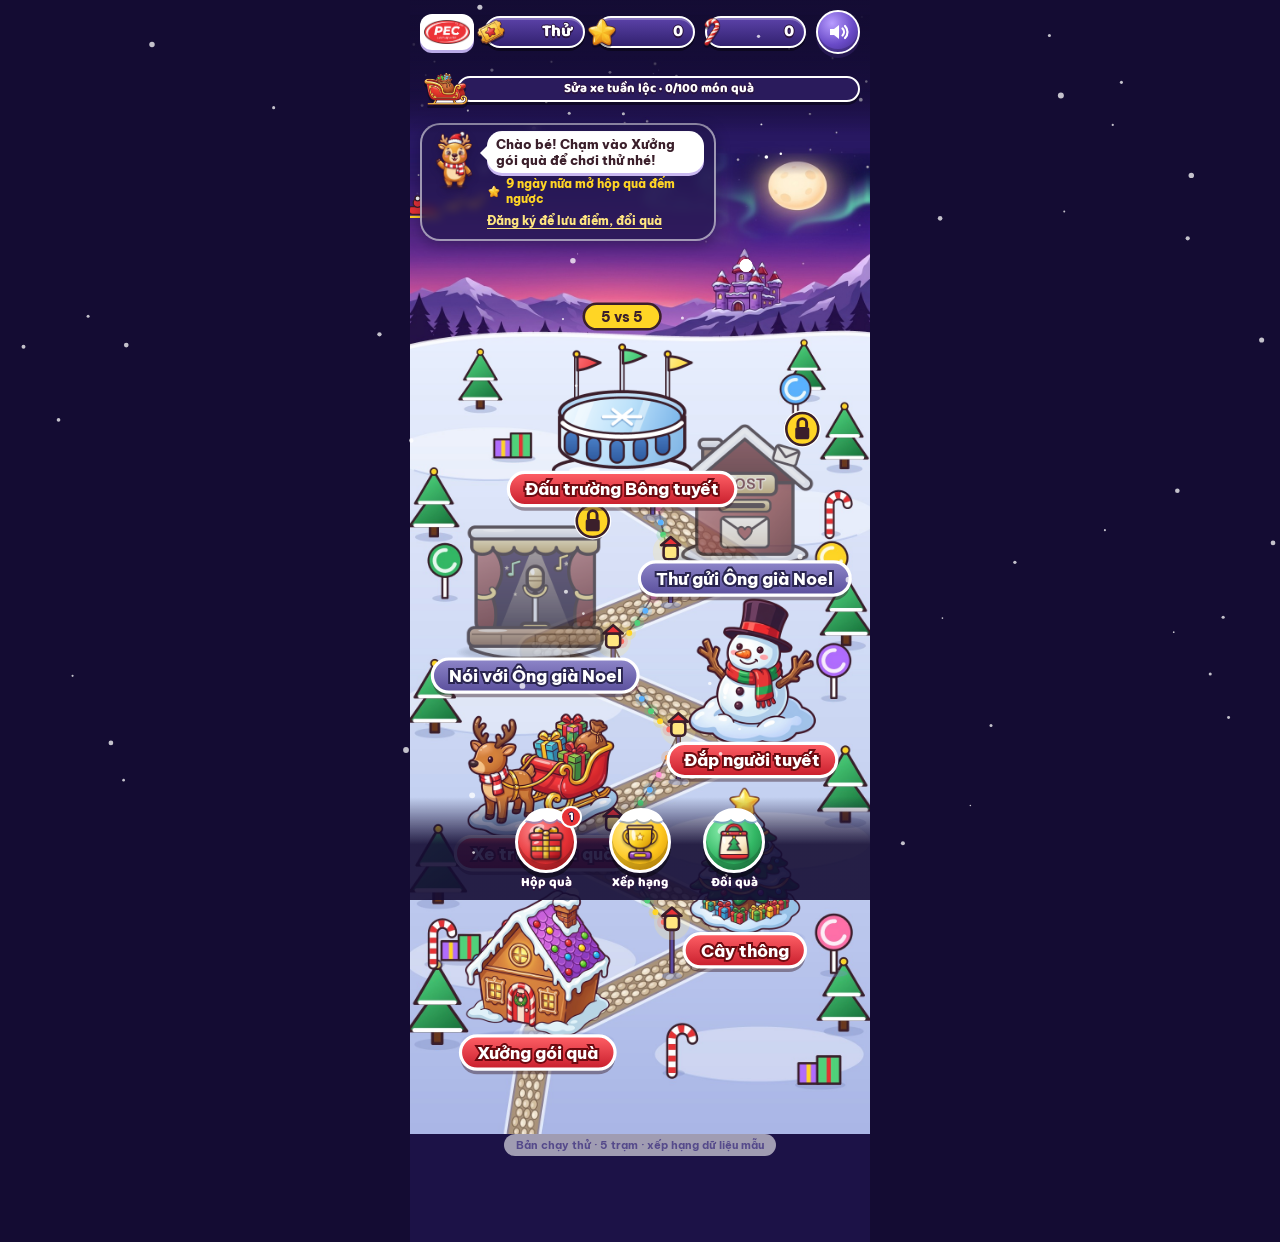
==== commit 39d675cd: "Mở trạm 7 Đấu trường Bông tuyết 5vs5 (mã của Carbon, đã chỉnh) - Lấy arena-5v5.js/.css, cấu hình 48 " ====
--- a/public/index.html
+++ b/public/index.html
@@ -264,6 +264,7 @@
 @keyframes cf{0%{transform:translate(0,0) rotate(0);opacity:1}100%{transform:translate(var(--dx),var(--dy)) rotate(var(--r));opacity:0}}
 @media (prefers-reduced-motion:reduce){*{animation-duration:.01ms!important;animation-iteration-count:1!important;animation-delay:0s!important;transition-duration:.01ms!important}}
 </style>
+<link rel="stylesheet" href="arena-5v5.css">
 </head>
 <body>
 <div id="boot" role="status" aria-live="polite">
@@ -294,7 +295,7 @@
       <div id="mapsvg"></div>
       <div class="sign"><img class="mascot" id="mascot" src="assets/mascot-hello.png" role="button" tabindex="0" alt="Bạn tuần lộc dẫn đường, chạm để nghe gợi ý">
         <div class="sc"><div class="bubble" id="bubble"></div><div class="cd"><img src="assets/ic-star.png" width="15" height="15" alt=""><span id="cdT"></span></div><div id="hello"></div><span id="sSk" hidden></span></div></div>
-      <p class="note">Bản chạy thử · 4 trạm · xếp hạng dữ liệu mẫu</p>
+      <p class="note">Bản chạy thử · 5 trạm · xếp hạng dữ liệu mẫu</p>
     </div>
     <nav class="dock" id="dock">
       <button class="db g ol" id="qDaily"><span class="orb red"><svg class="scap" viewBox="0 0 50 18" aria-hidden="true"><path d="M3 13C7 4 17 1 25 1s18 3 22 12c-4 3-9 2-12-1-4 4-10 4-14 0-4 3-8 4-18 1z" fill="#fff"/></svg><img src="assets/ic-gift.png" alt=""><span class="dot" id="dDot">1</span></span>Hộp quà</button>
@@ -388,6 +389,7 @@
 </div>
 <div id="toast" role="status"></div>
 
+<script src="arena-5v5.js"></script>
 <script>
 (function(){
 /* ================= MÀN HÌNH CHỜ: tải trước hình cần cho bản đồ ================= */
@@ -445,7 +447,7 @@
  {id:'snowman',name:'Đắp người tuyết',x:268,y:456,ly:54,open:1},
  {id:'talk',name:'Nói với Ông già Noel',x:98,y:390,ly:54},
  {id:'letter',name:'Thư gửi Ông già Noel',x:262,y:318,ly:50},
- {id:'arena',name:'Đấu trường Bông tuyết',x:166,y:252,ly:46}
+ {id:'arena',name:'Đấu trường Bông tuyết',x:166,y:252,ly:46,open:1}
 ];
 
 /* ================= LƯU TRẠNG THÁI ================= */
@@ -629,7 +631,7 @@
     lampSvg+=`<g transform="translate(${x} ${y})"><ellipse cy="2" rx="8" ry="2.8" fill="#7F8FC4" opacity=".48"/><path d="M0 0V-34" stroke="#3B1F2B" stroke-width="4.2"/><path d="M0 0V-34" stroke="#5B4AA0" stroke-width="2.2"/><circle cy="-40" r="14" fill="#FFE680" opacity=".22"/><rect x="-5.5" y="-45" width="11" height="11" rx="2.8" fill="#FFE680" ${OL}/><path d="M-7.5 -45h15l-7.5 -6.5z" fill="#E73236" ${OL}/></g>`;
   });
   const st=STATIONS.map((s,i)=>`<g class="st ${s.open?'open':'lock'}" data-i="${i}" role="button" tabindex="0" aria-label="${s.name}${s.open?'':' (sắp mở)'}" transform="translate(${s.x} ${s.y})">
-    <g class="bld">${s.id==='wrap'?smoke(27,-74):''}<image class="bimg" href="assets/st-${s.id}.png" xlink:href="assets/st-${s.id}.png" x="-65" y="-86" width="130" height="130"/>${s.open?'':LOCKB}</g>
+    <g class="bld">${s.id==='wrap'?smoke(27,-74):''}<image class="bimg" href="assets/st-${s.id}.png" xlink:href="assets/st-${s.id}.png" x="-65" y="-86" width="130" height="130"/>${s.id==='arena'?'<g transform="translate(0 -92)"><rect x="-30" y="-12" width="60" height="20" rx="10" fill="#FFD525" stroke="#3B1F2B" stroke-width="2"/><text y="2" text-anchor="middle" font-family="Baloo 2, sans-serif" font-weight="800" font-size="11" fill="#3B1F2B">5 vs 5</text></g>':''}${s.open?'':LOCKB}</g>
     <g class="lbl" transform="translate(0 ${s.ly})"><rect class="lbld" rx="13" height="26" y="-17" fill="#3B1F2B" opacity=".45" transform="translate(0 3)"/><rect class="lblr" rx="13" height="26" y="-18" fill="${s.open?'url(#gRed)':'url(#gLock)'}" stroke="#fff" stroke-width="2.5"/><text y="0" text-anchor="middle" font-family="Baloo 2, sans-serif" font-weight="800" font-size="13" fill="#fff" style="paint-order:stroke;stroke:${s.open?'#6E0A10':'#2A2550'};stroke-width:3px">${s.name}</text></g>
   </g>`).join('');
   $('#mapsvg').innerHTML=`<svg xmlns="http://www.w3.org/2000/svg" xmlns:xlink="http://www.w3.org/1999/xlink" viewBox="0 0 360 876" width="360" height="876" aria-label="Bản đồ Làng Giáng Sinh">
@@ -683,7 +685,7 @@
 
 /* ================= MỞ HỘP QUÀ → VÀO TRẠM ================= */
 let cur=null,cleanup=null;
-function access(s){if(!S.profile)return S.trial[s.id]?'reg':'trial';ensureDay();return S.day.tk>0?'scored':'practice'}
+function access(s){if(s.id==='arena'&&!S.profile)return 'practice';if(!S.profile)return S.trial[s.id]?'reg':'trial';ensureDay();return S.day.tk>0?'scored':'practice'}
 function giftFx(label,cb){
   jingle();
   const ov=$('#gift'),b=ov.querySelector('.burst');
@@ -703,18 +705,18 @@
 async function enter(s,m){
   m=m||access(s);if(m==='reg'){goHome();openReg();return}
   ROUND=null;
-  if(SRV&&m==='scored'){
+  if(SRV&&m==='scored'&&s.id!=='arena'){
     try{const r=await api('round/start',{station:s.id});applyState(r.state);if(r.mode==='scored')ROUND=r.round;else m='practice'}
     catch(e){toast(e.message+' · lượt này chơi luyện tập');m='practice'}
   }
   MODE=m;RC=0;
-  if(m==='scored'&&!SRV)S.day.tk--;if(m==='trial')S.trial[s.id]=true;save();refresh();
+  if(m==='scored'&&!SRV&&s.id!=='arena')S.day.tk--;if(m==='trial')S.trial[s.id]=true;save();refresh();
   const md=$('#mode');md.className='mode'+(m==='scored'?'':' pr');
-  md.textContent=m==='scored'?`Lượt tính điểm · còn ${S.day.tk} vé hôm nay`:m==='practice'?'Luyện tập · hết vé hôm nay, không tính điểm':'Chơi thử · đăng ký để lưu điểm và kẹo';
+  md.textContent=m==='scored'?(s.id==='arena'?`Mỗi trận dùng 1 vé · còn ${S.day.tk} vé hôm nay`:`Lượt tính điểm · còn ${S.day.tk} vé hôm nay`):m==='practice'?'Luyện tập · hết vé hôm nay, không tính điểm':'Chơi thử · đăng ký để lưu điểm và kẹo';
   cur=s;$('#home').style.display='none';$('#play').style.display='flex';$('#play').className='th-'+s.id;garland(s.id);
   $('#ptitle').textContent=s.name;window.scrollTo(0,0);
   if(cleanup){cleanup();cleanup=null}
-  ({wrap:Wrap,tree:Tree,sled:Sled,snowman:Snowman})[s.id]();
+  ({wrap:Wrap,tree:Tree,sled:Sled,snowman:Snowman,arena:Arena})[s.id]();
 }
 function goHome(){if(cleanup){cleanup();cleanup=null}tipI=0;stopSpeak();$('#play').style.display='none';$('#home').style.display='flex';$('#result').classList.remove('show');refresh();fitStationLabels()}
 function steps(n,at){$('#steps').innerHTML=Array.from({length:n},(_,i)=>`<i class="${i<at?'ok':i===at?'now':''}"></i>`).join('')}
@@ -1067,6 +1069,36 @@
   show();
 }
 
+/* ================= TRẠM 7: ĐẤU TRƯỜNG BÔNG TUYẾT 5VS5 ================= */
+function Arena(){
+  if(!window.PECArena){$('#stage').innerHTML='<p class="hint">Chưa tải được Đấu trường, bé thử lại sau nhé</p>';return}
+  window.PECArena.start({
+    S,save,refresh,gain,goHome,ding,buzz,jingle,tone,speak,stopSpeak,unlockAudio,confetti,confettiAt,toast,openReg,WRAP_WORDS,TOPICS,
+    // Kết thúc trận: lượt tính điểm thì gửi máy chủ chấm như các trạm khác
+    async awardStationPoints(pts){
+      pts=Math.max(0,Math.min(100,Math.round(pts)));
+      S.best.arena=Math.max(S.best.arena||0,pts);
+      if(MODE==='scored'&&SRV){
+        if(ROUND){try{const r=await api('round/finish',{round:ROUND,pts,candy:RC});applyState(r.state);if(r.bonus)toast(r.bonus)}catch(e){toast('Chưa lưu được điểm: '+e.message)}}
+        ROUND=null;
+      }else if(MODE==='scored'){const b=addPts(pts);if(b)toast(b)}
+      save();refresh();
+    },
+    async beginRound(){
+      RC=0;ROUND=null;
+      if(!S.profile){MODE='practice';return}
+      ensureDay();MODE=S.day.tk>0?'scored':'practice';
+      if(MODE==='scored'){
+        if(SRV){try{const r=await api('round/start',{station:'arena'});applyState(r.state);if(r.mode==='scored')ROUND=r.round;else MODE='practice'}catch(e){toast(e.message+' · trận này là trận luyện tập');MODE='practice'}}
+        else{S.day.tk--;save()}
+      }
+      refresh();const md=$('#mode');md.className='mode'+(MODE==='scored'?'':' pr');
+      md.textContent=MODE==='scored'?`Trận tính điểm · còn ${S.day.tk} vé hôm nay`:'Luyện tập · hết vé hôm nay, không tính điểm';
+    },
+    setCleanup(fn){cleanup=fn}
+  },null);
+}
+
 /* ================= ĐĂNG KÝ ================= */
 function openReg(msg){
   $('#regSub').textContent=msg||'Để lưu điểm, nhận kẹo gậy, lên bảng xếp hạng và đổi quà tại cơ sở PEC';
@@ -1177,7 +1209,7 @@
 document.addEventListener('click',e=>{const b=e.target.closest('[data-say]');if(b&&!b.onclick){unlockAudio();speak(b.dataset.say)}});
 ensureDay();drawMap();countdown();refresh();
 fetch('/api/ping',{cache:'no-store'}).then(r=>r.ok?r.json():null).then(j=>{if(!j||!j.ok)return;
-  SRV=true;document.body.classList.add('srv');$('.note').textContent='4 trạm mở trước · các trạm khác mở dần từ 14/12';
+  SRV=true;document.body.classList.add('srv');$('.note').textContent='5 trạm mở trước · các trạm khác mở dần từ 14/12';
   if(S.profile&&!S.profile.token){S.profile=null;S.codes=[];S.candy=0;S.days={};S.day=null;S.zalo=false;ensureDay();save()}
   refresh();sync()}).catch(()=>{});
 addEventListener('visibilitychange',()=>{if(document.visibilityState==='visible')sync()});
--- a/public/arena-5v5.css
+++ b/public/arena-5v5.css
@@ -0,0 +1,965 @@
+/* ==========================================================================
+   TRẠM 7: ĐẤU TRƯỜNG BÔNG TUYẾT 5VS5 — PHIÊN BẢN ĐỐI KHÁNG CẬN CẢNH (ZOOM BRAWL)
+   - Zoom cận cảnh nhân vật khổng lồ (136px-152px) đối mặt trực diện trên đài băng
+   - Camera Zoom-in, Anime Speed Lines, Hit-Stop Flash, Rung lắc màn hình (Screen Shake)
+   - Hiệu ứng Nạp Lực -> Lao Vọt Áp Sát -> Tung Cú Đấm Găng Tuyết Khổng Lồ -> Đấm Văng Xoay Vòng!
+   ========================================================================== */
+
+#play.th-arena::before {
+  background:
+    radial-gradient(ellipse at 50% 10%, rgba(92, 224, 184, 0.28), transparent 56%),
+    radial-gradient(ellipse at 85% 22%, rgba(255, 143, 208, 0.22), transparent 50%),
+    linear-gradient(180deg, #100930 0%, #1D1559 42%, #263682 78%, #16103E 100%);
+}
+
+.app.arena-wide {
+  max-width: 1280px !important;
+  width: 100%;
+}
+.app.arena-wide #play .bar {
+  max-width: 1240px;
+  width: 100%;
+  margin: 0 auto;
+}
+.app.arena-wide #stage {
+  padding: 4px 18px 18px;
+}
+
+.ar-wrap {
+  width: 100%;
+  display: flex;
+  flex-direction: column;
+  gap: 8px;
+  color: #fff;
+}
+
+/* ---------- SẢNH CHỌN 12 CON GIÁP & GHÉP ĐỘI ---------- */
+.ar-card {
+  width: 100%;
+  background: linear-gradient(180deg, rgba(64, 45, 138, 0.92), rgba(31, 20, 77, 0.95));
+  border: 2.5px solid rgba(255, 255, 255, 0.82);
+  border-radius: 22px;
+  padding: 12px;
+  box-shadow: 0 6px 0 rgba(12, 6, 36, 0.55), inset 0 2px 0 rgba(255, 255, 255, 0.2);
+  -webkit-backdrop-filter: blur(6px);
+  backdrop-filter: blur(6px);
+}
+.ar-sec-head {
+  display: flex;
+  align-items: center;
+  justify-content: space-between;
+  gap: 8px;
+  margin-bottom: 8px;
+}
+.ar-sec-head h4 {
+  margin: 0;
+  font-family: 'Baloo 2', system-ui, sans-serif;
+  font-size: 18px;
+  font-weight: 800;
+  color: #FFE680;
+  text-shadow: 0 2px 0 #2B1440;
+}
+.ar-sec-head span {
+  font-size: 11.5px;
+  font-weight: 700;
+  color: #D8CEFF;
+  background: rgba(16, 10, 44, 0.55);
+  padding: 3px 9px;
+  border-radius: 999px;
+  border: 1.5px solid rgba(255, 255, 255, 0.3);
+}
+.ar-setup-row {
+  display: grid;
+  grid-template-columns: 1fr 1fr;
+  gap: 8px;
+  margin-bottom: 8px;
+}
+.ar-mini-fld {
+  display: flex;
+  flex-direction: column;
+  gap: 3px;
+  font-size: 11.5px;
+  font-weight: 700;
+  color: #DED5FF;
+}
+.ar-mini-fld select,
+.ar-mini-fld input {
+  height: 38px;
+  border-radius: 12px;
+  border: 2px solid rgba(255, 255, 255, 0.55);
+  background: #1A114A;
+  color: #fff;
+  font: 700 13px 'Be Vietnam Pro', system-ui, sans-serif;
+  padding: 0 8px;
+}
+.ar-hero-preview {
+  display: flex;
+  align-items: center;
+  gap: 10px;
+  padding: 8px 10px;
+  border-radius: 16px;
+  background: linear-gradient(90deg, rgba(20, 12, 54, 0.72), rgba(55, 36, 118, 0.65));
+  border: 2px solid rgba(255, 230, 128, 0.55);
+  margin-bottom: 9px;
+}
+.ar-hero-preview .av-big {
+  width: 66px;
+  height: 66px;
+  object-fit: contain;
+  flex: none;
+  filter: drop-shadow(0 4px 4px rgba(0, 0, 0, 0.45));
+  animation: bob 2.2s ease-in-out infinite;
+}
+.ar-hero-preview .br-ico {
+  width: 42px;
+  height: 42px;
+  object-fit: contain;
+  flex: none;
+}
+.ar-hero-info { flex: 1; }
+.ar-hero-info b {
+  display: block;
+  font-family: 'Baloo 2', sans-serif;
+  font-size: 18px;
+  color: #fff;
+  line-height: 1.1;
+}
+.ar-hero-info small {
+  display: block;
+  font-size: 12px;
+  color: #FFE680;
+  font-weight: 700;
+  margin-top: 2px;
+}
+
+.ar-zodiac-grid {
+  display: grid;
+  grid-template-columns: repeat(4, minmax(0, 1fr));
+  gap: 7px;
+}
+.ar-zbtn {
+  position: relative;
+  display: flex;
+  flex-direction: column;
+  align-items: center;
+  padding: 6px 3px 5px;
+  border-radius: 15px;
+  background: radial-gradient(circle at 50% 30%, #4E399C, #241754);
+  border: 2px solid rgba(255, 255, 255, 0.38);
+  box-shadow: 0 3px 0 #150C35;
+  transition: transform 0.16s, border-color 0.16s, box-shadow 0.16s;
+}
+.ar-zbtn img {
+  width: 50px;
+  height: 50px;
+  object-fit: contain;
+  filter: drop-shadow(0 2px 2px rgba(0, 0, 0, 0.35));
+}
+.ar-zbtn .zn {
+  font-family: 'Baloo 2', sans-serif;
+  font-weight: 800;
+  font-size: 12px;
+  line-height: 1.05;
+  color: #fff;
+  margin-top: 2px;
+  white-space: nowrap;
+}
+.ar-zbtn .zy {
+  font-size: 9.5px;
+  color: #C9BEEF;
+  font-weight: 700;
+}
+.ar-zbtn.on {
+  background: radial-gradient(circle at 50% 28%, #7B5CE6, #321E78);
+  border-color: #FFD525;
+  box-shadow: 0 0 0 3px rgba(255, 213, 37, 0.35), 0 4px 0 #150C35;
+  transform: translateY(-2px);
+}
+.ar-zbtn.on::after {
+  content: '✓';
+  position: absolute;
+  top: -5px;
+  right: -5px;
+  width: 19px;
+  height: 19px;
+  border-radius: 50%;
+  background: #33B865;
+  border: 2px solid #fff;
+  font: 800 11px/15px 'Baloo 2', sans-serif;
+  color: #fff;
+  text-align: center;
+}
+
+.ar-cta-main {
+  width: 100%;
+  min-height: 54px;
+  border-radius: 20px;
+  font-family: 'Baloo 2', sans-serif;
+  font-weight: 800;
+  font-size: 21px;
+  color: #fff;
+  background: linear-gradient(180deg, #FF6E74 0%, #E73236 55%, #B3141D 100%);
+  border: 3px solid #fff;
+  box-shadow: 0 6px 0 #6E0A10, 0 10px 20px rgba(0, 0, 0, 0.38);
+  text-shadow: 0 2px 0 #6E0A10;
+  display: flex;
+  align-items: center;
+  justify-content: center;
+  gap: 8px;
+}
+
+.ar-golive-box {
+  background: linear-gradient(180deg, rgba(25, 42, 96, 0.9), rgba(17, 22, 62, 0.94));
+  border: 2px solid rgba(92, 224, 184, 0.65);
+  border-radius: 18px;
+  padding: 10px;
+}
+.ar-pin-row { display: flex; gap: 7px; margin-bottom: 8px; }
+.ar-pin-in {
+  width: 104px;
+  height: 40px;
+  border-radius: 12px;
+  border: 2px solid #5CE0B8;
+  background: #10173F;
+  color: #FFE680;
+  font: 800 17px 'Baloo 2', sans-serif;
+  letter-spacing: 2px;
+  text-align: center;
+  text-transform: uppercase;
+}
+.ar-golive-btns { display: grid; grid-template-columns: repeat(3, minmax(0, 1fr)); gap: 6px; }
+.ar-sbtn {
+  min-height: 38px;
+  padding: 5px 6px;
+  border-radius: 12px;
+  font-size: 11.5px;
+  font-weight: 800;
+  color: #fff;
+  background: linear-gradient(180deg, #4A5FD9, #29388F);
+  border: 1.8px solid rgba(255, 255, 255, 0.72);
+  box-shadow: 0 3px 0 #151E54;
+  text-align: center;
+  line-height: 1.15;
+}
+.ar-sbtn.gold {
+  background: linear-gradient(180deg, #FFC928, #C98200);
+  color: #2B1440;
+  box-shadow: 0 3px 0 #784B00;
+}
+
+/* ---------- GHÉP ĐỘI ---------- */
+.ar-mm { text-align: center; padding: 16px 12px; }
+.ar-vs-banner { display: grid; grid-template-columns: 1fr auto 1fr; align-items: center; gap: 8px; margin: 10px 0 12px; }
+.ar-team-card { background: rgba(18, 12, 48, 0.72); border: 2.5px solid var(--tc, #fff); border-radius: 18px; padding: 8px 6px; }
+.ar-team-card img.bdg { width: 52px; height: 52px; object-fit: contain; }
+.ar-team-card b { display: block; font-family: 'Baloo 2', sans-serif; font-size: 15px; line-height: 1.1; }
+.ar-team-card small { display: block; font-size: 11px; color: #FFE680; font-weight: 700; }
+.ar-vs-badge {
+  width: 46px; height: 46px; border-radius: 50%;
+  background: radial-gradient(circle at 35% 30%, #FFF199, #FF9800 60%, #C62828);
+  border: 3px solid #fff; display: grid; place-items: center;
+  font: 800 19px 'Baloo 2', sans-serif; color: #fff; text-shadow: 0 2px 0 #6E0A10;
+  box-shadow: 0 0 18px rgba(255, 213, 37, 0.7); animation: pulse2 0.9s infinite;
+}
+.ar-roster-pair {
+  display: grid; grid-template-columns: 1fr 24px 1fr; align-items: center; gap: 6px;
+  padding: 5px 8px; border-radius: 12px; background: rgba(255, 255, 255, 0.08);
+  margin-bottom: 5px; font-size: 12px; font-weight: 700;
+}
+.ar-roster-pair.me { background: linear-gradient(90deg, rgba(255, 213, 37, 0.25), rgba(92, 224, 184, 0.22)); border: 1.5px solid #FFD525; }
+.ar-rp-side { display: flex; align-items: center; gap: 5px; overflow: hidden; white-space: nowrap; }
+.ar-rp-side.r { flex-direction: row-reverse; text-align: right; }
+.ar-rp-side img { width: 30px; height: 30px; object-fit: contain; flex: none; }
+.ar-rp-side.r img { transform: scaleX(-1); }
+
+/* ---------- TOP HUD TỶ SỐ KÉO CO ---------- */
+.ar-score-hud {
+  background: linear-gradient(180deg, rgba(28, 18, 72, 0.96), rgba(17, 11, 46, 0.96));
+  border: 2.5px solid #fff;
+  border-radius: 18px;
+  padding: 6px 9px 7px;
+  box-shadow: 0 4px 0 rgba(8, 4, 26, 0.6);
+}
+.ar-sh-top { display: grid; grid-template-columns: 1fr auto 1fr; align-items: center; gap: 6px; }
+.ar-sh-team { display: flex; align-items: center; gap: 6px; }
+.ar-sh-team.r { flex-direction: row-reverse; text-align: right; }
+.ar-sh-team img { width: 34px; height: 34px; object-fit: contain; flex: none; filter: drop-shadow(0 2px 2px rgba(0, 0, 0, 0.45)); }
+.ar-sh-team .tn { font-size: 10.5px; font-weight: 800; color: #E4DCFF; line-height: 1.1; white-space: nowrap; overflow: hidden; text-overflow: ellipsis; }
+.ar-sh-team .ts { font: 800 22px/1 'Baloo 2', sans-serif; color: #FFE680; font-variant-numeric: tabular-nums; text-shadow: 0 2px 0 #2B1440; }
+.ar-clock-box { display: flex; flex-direction: column; align-items: center; gap: 2px; }
+.ar-round-pill {
+  font: 800 11px 'Baloo 2', sans-serif; padding: 1px 8px; border-radius: 999px;
+  background: #35237A; border: 1.5px solid rgba(255, 255, 255, 0.65); color: #fff; white-space: nowrap;
+}
+.ar-round-pill.x2 { background: linear-gradient(90deg, #FF512F, #F09819); border-color: #FFE680; animation: pulse2 0.8s infinite; }
+.ar-timer {
+  width: 38px; height: 38px; border-radius: 50%;
+  background: radial-gradient(circle at 35% 30%, #4A359E, #1D124A);
+  border: 2.5px solid #5CE0B8; display: grid; place-items: center;
+  font: 800 16px/1 'Baloo 2', sans-serif; color: #fff; font-variant-numeric: tabular-nums;
+}
+.ar-timer.urg { border-color: #FF4D5A; background: radial-gradient(circle at 35% 30%, #D62434, #6E0A10); animation: pulse2 0.45s infinite; }
+.ar-tug { position: relative; height: 9px; border-radius: 999px; background: #223066; border: 1.5px solid #fff; overflow: hidden; margin-top: 5px; }
+.ar-tug-l { position: absolute; left: 0; top: 0; bottom: 0; width: 50%; background: linear-gradient(90deg, var(--ca, #E73236), #FF9AA0); transition: width 0.55s cubic-bezier(0.25, 1.3, 0.5, 1); }
+.ar-tug-r { position: absolute; right: 0; top: 0; bottom: 0; width: 50%; background: linear-gradient(270deg, var(--cb, #3D9BE9), #9AD6FF); transition: width 0.55s cubic-bezier(0.25, 1.3, 0.5, 1); }
+.ar-tug-spark { position: absolute; top: -2px; bottom: -2px; width: 7px; margin-left: -3.5px; left: 50%; background: #FFE680; border-radius: 4px; box-shadow: 0 0 10px #FFE680; transition: left 0.55s cubic-bezier(0.25, 1.3, 0.5, 1); }
+
+/* ---------- THANH 4 CẶP ĐỒNG ĐỘI MINI TRỰC TIẾP (GIỮ CHẤT 5VS5 GỌN GÀNG) ---------- */
+.ar-mini-squad {
+  display: grid;
+  grid-template-columns: repeat(4, minmax(0, 1fr));
+  gap: 5px;
+}
+.ar-ms-cell {
+  position: relative;
+  background: linear-gradient(180deg, rgba(35, 52, 112, 0.88), rgba(20, 28, 70, 0.92));
+  border: 1.5px solid rgba(180, 225, 255, 0.5);
+  border-radius: 12px;
+  padding: 3px 4px;
+  display: flex;
+  flex-direction: column;
+  align-items: center;
+  overflow: hidden;
+}
+.ar-ms-cell.win-a { border-color: #5FE08F; box-shadow: inset 0 0 10px rgba(95, 224, 143, 0.35); }
+.ar-ms-cell.win-b { border-color: #FF6B70; box-shadow: inset 0 0 10px rgba(255, 107, 112, 0.35); }
+.ar-ms-vs {
+  display: flex;
+  align-items: center;
+  justify-content: space-between;
+  width: 100%;
+  padding: 0 2px;
+}
+.ar-ms-vs img {
+  width: 24px;
+  height: 24px;
+  object-fit: contain;
+  transition: transform 0.25s;
+}
+.ar-ms-vs img.r { transform: scaleX(-1); }
+.ar-ms-vs .ms-mid {
+  font: 800 10px 'Baloo 2', sans-serif;
+  color: #FFE680;
+}
+.ar-ms-st {
+  font: 800 9.5px/1.1 'Baloo 2', sans-serif;
+  color: #DDF0FF;
+  white-space: nowrap;
+  overflow: hidden;
+  text-overflow: ellipsis;
+  max-width: 100%;
+}
+.ar-ms-cell.win-a img.l { transform: translateX(6px) scale(1.18); }
+.ar-ms-cell.win-a img.r { transform: scaleX(-1) rotate(-35deg) opacity(0.65); }
+.ar-ms-cell.win-b img.r { transform: scaleX(-1) translateX(6px) scale(1.18); }
+.ar-ms-cell.win-b img.l { transform: rotate(-35deg) opacity(0.65); }
+
+/* ==========================================================================
+   VÕ ĐÀI BĂNG CẬN CẢNH NHÂN VẬT KHỔNG LỒ (CLOSE-UP FIGHTING STAGE)
+   ========================================================================== */
+.ar-duel-viewport {
+  position: relative;
+  width: 100%;
+  height: 218px;
+  border-radius: 24px;
+  border: 3px solid #FFFFFF;
+  overflow: hidden;
+  box-shadow: 0 7px 0 #162456, 0 12px 24px rgba(0, 0, 0, 0.48);
+  background: #141E52;
+}
+
+/* Camera bên trong để Zoom-In cận cảnh + Rung lắc (Screen Shake) */
+.ar-duel-cam {
+  position: relative;
+  width: 100%;
+  height: 100%;
+  background:
+    radial-gradient(ellipse at 50% 22%, rgba(92, 224, 184, 0.42), transparent 56%),
+    radial-gradient(ellipse at 20% 20%, rgba(255, 110, 140, 0.28), transparent 48%),
+    linear-gradient(180deg, #16154C 0%, #273D8C 48%, #8ED8FF 51%, #DCF5FF 68%, #A9E1FF 100%);
+  transform-origin: 50% 58%;
+  transition: transform 0.32s cubic-bezier(0.22, 1.35, 0.45, 1);
+}
+/* Sàn võ đài băng 3D elip phát sáng */
+.ar-duel-cam::before {
+  content: '';
+  position: absolute;
+  left: 5%;
+  right: 5%;
+  bottom: 10px;
+  height: 78px;
+  border-radius: 50%;
+  background: radial-gradient(ellipse at 50% 45%, #FFFFFF 0%, #D4F2FF 58%, #79BEEF 95%, rgba(56, 120, 190, 0.6) 100%);
+  border: 3px solid rgba(255, 255, 255, 0.92);
+  box-shadow: 0 8px 0 rgba(42, 95, 168, 0.65), 0 0 25px rgba(155, 230, 255, 0.75);
+}
+
+/* Tia tốc độ Anime (Action Speed Lines) bật sáng khi tung đòn */
+.ar-speed-lines {
+  position: absolute;
+  left: -30%;
+  top: -45%;
+  width: 160%;
+  height: 190%;
+  background: repeating-conic-gradient(
+    from 0deg,
+    rgba(255, 255, 255, 0.22) 0deg 3deg,
+    transparent 3deg 11deg,
+    rgba(255, 220, 90, 0.2) 11deg 13deg,
+    transparent 13deg 20deg
+  );
+  -webkit-mask: radial-gradient(circle, transparent 22%, #000 62%);
+  mask: radial-gradient(circle, transparent 22%, #000 62%);
+  opacity: 0;
+  pointer-events: none;
+  z-index: 2;
+}
+.ar-duel-viewport.clash-mode .ar-speed-lines {
+  opacity: 1;
+  animation: spin 3.2s linear infinite;
+}
+.ar-duel-viewport.zoom-l .ar-duel-cam {
+  transform: scale(1.12) translate(0%, -2%);
+}
+.ar-duel-viewport.zoom-r .ar-duel-cam {
+  transform: scale(1.12) translate(0%, -2%);
+}
+.ar-duel-viewport.zoom-c .ar-duel-cam {
+  transform: scale(1.12) translate(0, -2%);
+}
+
+/* Chớp sáng trắng-vàng Hit-Stop đúng khoảnh khắc nắm đấm chạm mặt! */
+.ar-hit-flash {
+  position: absolute;
+  top: 0; right: 0; bottom: 0; left: 0; inset: 0;
+  background: radial-gradient(circle, #FFFFFF 15%, rgba(255, 225, 80, 0.85) 55%, transparent 85%);
+  opacity: 0;
+  pointer-events: none;
+  z-index: 15;
+}
+.ar-hit-flash.bang {
+  animation: arImpactFlash 0.34s ease-out;
+}
+@keyframes arImpactFlash {
+  0% { opacity: 0.96; }
+  35% { opacity: 0.75; }
+  100% { opacity: 0; }
+}
+
+/* Rung lắc toàn võ đài khi dính cú đấm trời giáng */
+@keyframes arHeavyShake {
+  0%, 100% { transform: translate(0, 0) rotate(0); }
+  15% { transform: translate(-11px, -6px) rotate(-1.6deg); }
+  30% { transform: translate(12px, 5px) rotate(1.6deg); }
+  45% { transform: translate(-9px, 4px) rotate(-1.1deg); }
+  60% { transform: translate(8px, -4px) rotate(0.9deg); }
+  78% { transform: translate(-4px, 2px) rotate(-0.4deg); }
+}
+.ar-duel-viewport.shake {
+  animation: arHeavyShake 0.44s cubic-bezier(0.36, 0.07, 0.19, 0.97);
+}
+
+/* Huy hiệu VS rực lửa giữa 2 nhân vật */
+.ar-stage-vs {
+  position: absolute;
+  left: 50%;
+  top: 36%;
+  transform: translate(-50%, -50%);
+  z-index: 4;
+  width: 44px;
+  height: 44px;
+  border-radius: 50%;
+  background: radial-gradient(circle at 35% 30%, #FFF3A8, #FF8C00 58%, #B8141E);
+  border: 2.5px solid #fff;
+  box-shadow: 0 0 18px rgba(255, 195, 0, 0.85);
+  display: grid;
+  place-items: center;
+  font: 800 18px 'Baloo 2', sans-serif;
+  color: #fff;
+  text-shadow: 0 2px 0 #5C070C;
+  transition: opacity 0.2s, transform 0.2s;
+}
+.ar-duel-viewport.clash-mode .ar-stage-vs {
+  opacity: 0;
+  transform: translate(-50%, -50%) scale(0.3);
+}
+
+/* Canvas vẽ Sóng xung kích, Tia lửa điện, Mảnh băng văng & Bụi tuyết */
+.ar-duel-fx {
+  position: absolute;
+  top: 0; right: 0; bottom: 0; left: 0; inset: 0;
+  width: 100%;
+  height: 100%;
+  pointer-events: none;
+  z-index: 11;
+}
+
+/* ---------- 2 CHIẾN BINH KHỔNG LỒ ĐỐI MẶT TRÊN ĐÀI ---------- */
+.ar-gladiator {
+  position: absolute;
+  bottom: 18px;
+  width: 138px;
+  height: 158px;
+  z-index: 6;
+  display: flex;
+  flex-direction: column;
+  align-items: center;
+  justify-content: flex-end;
+  pointer-events: none;
+}
+.ar-gladiator.left { left: 18px; }
+.ar-gladiator.right { right: 18px; }
+
+/* Bóng đổ dưới mặt băng */
+.ar-glad-shadow {
+  position: absolute;
+  bottom: 4px;
+  width: 92px;
+  height: 20px;
+  border-radius: 50%;
+  background: radial-gradient(ellipse, rgba(22, 58, 118, 0.48), transparent 72%);
+  z-index: 1;
+}
+
+/* Khung cơ thể chiến binh để diễn hoạt Đấm / Bị đấm văng */
+.ar-glad-body {
+  position: relative;
+  width: 132px;
+  height: 132px;
+  z-index: 3;
+  display: grid;
+  place-items: center;
+  transform-origin: 50% 85%;
+  animation: arIdleFight 1.35s ease-in-out infinite alternate;
+}
+.ar-gladiator.right .ar-glad-body {
+  animation-delay: -0.65s;
+}
+@keyframes arIdleFight {
+  0% { transform: translateY(0) scale(1, 1); }
+  100% { transform: translateY(-6px) scale(1.03, 0.97); }
+}
+
+.ar-glad-img {
+  width: 128px;
+  height: 128px;
+  object-fit: contain;
+  filter: drop-shadow(0 6px 6px rgba(14, 30, 74, 0.45));
+}
+.ar-gladiator.right .ar-glad-img {
+  transform: scaleX(-1);
+}
+
+/* Hào quang Nạp Lực Chiến Đấu khi đã chốt đáp án hoặc đạt chuỗi Combo! */
+.ar-power-flame {
+  position: absolute;
+  inset: -8px;
+  border-radius: 50%;
+  background: radial-gradient(circle, rgba(255, 225, 65, 0.58) 0%, rgba(255, 120, 30, 0.25) 55%, transparent 74%);
+  filter: blur(2px);
+  opacity: 0;
+  z-index: -1;
+  pointer-events: none;
+}
+.ar-gladiator.charging .ar-power-flame,
+.ar-gladiator.on-fire .ar-power-flame {
+  opacity: 1;
+  animation: pulse2 0.42s infinite;
+}
+
+/* GĂNG ĐẤM BĂNG LỬA KHỔNG LỒ GẮN TRÊN TAY NHÂN VẬT KHI TUNG ĐÒN! */
+.ar-mega-fist {
+  position: absolute;
+  top: 24%;
+  width: 88px;
+  height: 88px;
+  z-index: 14;
+  opacity: 0;
+  pointer-events: none;
+  filter: drop-shadow(0 0 16px #FFD525) drop-shadow(0 5px 8px rgba(0, 0, 0, 0.5));
+}
+.ar-gladiator.left .ar-mega-fist { right: -42px; }
+.ar-gladiator.right .ar-mega-fist { left: -42px; transform: scaleX(-1); }
+
+/* Đụn tuyết nổ + Sao choáng váng trên đầu kẻ bị đấm văng */
+.ar-ko-stars {
+  position: absolute;
+  top: -12px;
+  left: 50%;
+  transform: translateX(-50%);
+  font-size: 22px;
+  white-space: nowrap;
+  opacity: 0;
+  z-index: 14;
+  filter: drop-shadow(0 2px 2px rgba(0, 0, 0, 0.55));
+}
+
+/* Bảng tên + Thanh máu/khí thế dưới chân mỗi nhân vật */
+.ar-glad-plate {
+  position: relative;
+  z-index: 8;
+  margin-top: -6px;
+  background: rgba(16, 12, 52, 0.88);
+  border: 2px solid #fff;
+  border-radius: 12px;
+  padding: 2px 9px;
+  text-align: center;
+  min-width: 112px;
+  box-shadow: 0 3px 0 rgba(0, 0, 0, 0.38);
+}
+.ar-glad-plate b {
+  display: block;
+  font: 800 12.5px/1.1 'Baloo 2', sans-serif;
+  color: #fff;
+  white-space: nowrap;
+  overflow: hidden;
+  text-overflow: ellipsis;
+  max-width: 118px;
+}
+.ar-glad-plate small {
+  display: block;
+  font: 800 10.5px/1.15 'Baloo 2', sans-serif;
+  color: #FFE680;
+}
+
+/* Bảng chữ Comic khổng lồ ("🥊 CÚ ĐẤM SẤM SÉT! +148Đ") nổ giữa màn hình */
+.ar-comic-burst {
+  position: absolute;
+  left: 50%;
+  top: 20%;
+  transform: translate(-50%, -50%) scale(0);
+  z-index: 16;
+  padding: 5px 16px;
+  border-radius: 16px;
+  background: linear-gradient(180deg, #FFF275 0%, #FF9900 65%, #E63900 100%);
+  border: 3px solid #FFFFFF;
+  box-shadow: 0 5px 0 #6E0A10, 0 0 24px rgba(255, 213, 37, 0.9);
+  font: 800 18px/1.1 'Baloo 2', sans-serif;
+  color: #2B1440;
+  text-shadow: 0 1px 0 rgba(255, 255, 255, 0.8);
+  white-space: nowrap;
+  pointer-events: none;
+}
+.ar-comic-burst.pop-in {
+  animation: arComicSlam 2.55s cubic-bezier(0.22, 1.6, 0.4, 1) forwards;
+}
+@keyframes arComicSlam {
+  0% { transform: translate(-50%, -50%) scale(0) rotate(-10deg); opacity: 0; }
+  14% { transform: translate(-50%, -50%) scale(1.16) rotate(3deg); opacity: 1; }
+  24% { transform: translate(-50%, -50%) scale(1) rotate(-2deg); opacity: 1; }
+  84% { transform: translate(-50%, -56%) scale(1) rotate(0deg); opacity: 1; }
+  100% { transform: translate(-50%, -72%) scale(0.8) rotate(0deg); opacity: 0; }
+}
+
+/* ==========================================================================
+   CHUỖI HOẠT CẢNH TUNG CÚ ĐẤM ĐỐI KHÁNG (KEYFRAMES VÕ ĐÀI)
+   ========================================================================== */
+
+/* 1. BÊN TRÁI TUNG CÚ ĐẤM SIÊU CẤP ÁP SÁT ĐỐI THỦ! */
+@keyframes arHeroPunchL {
+  0% { transform: translateX(0) rotate(0) scale(1); }
+  /* Thu tay lấy đà nén lò xo */
+  13% { transform: translateX(-22px) translateY(4px) rotate(-14deg) scale(0.92, 1.08); }
+  /* Lao vọt băng qua sân áp sát mặt đối thủ! */
+  24% { transform: translateX(132px) translateY(-8px) rotate(11deg) scale(1.24, 0.94); }
+  /* Hit-stop giữ nguyên cú đấm cắm thẳng vào mục tiêu! */
+  34% { transform: translateX(136px) translateY(-8px) rotate(12deg) scale(1.26); }
+  /* Bật ngược về giữa sân nhảy 2 nhịp giơ tay chiến thắng */
+  52% { transform: translateX(42px) translateY(-28px) rotate(-4deg) scale(1.16); }
+  66% { transform: translateX(42px) translateY(0) rotate(0) scale(1.02, 0.96); }
+  80% { transform: translateX(42px) translateY(-20px) rotate(4deg) scale(1.14); }
+  100% { transform: translateX(0) translateY(0) rotate(0) scale(1); }
+}
+
+/* 2. BÊN PHẢI TUNG CÚ ĐẤM SIÊU CẤP ÁP SÁT NGƯỜI CHƠI! */
+@keyframes arHeroPunchR {
+  0% { transform: translateX(0) rotate(0) scale(1); }
+  13% { transform: translateX(22px) translateY(4px) rotate(14deg) scale(0.92, 1.08); }
+  24% { transform: translateX(-132px) translateY(-8px) rotate(-11deg) scale(1.24, 0.94); }
+  34% { transform: translateX(-136px) translateY(-8px) rotate(-12deg) scale(1.26); }
+  52% { transform: translateX(-42px) translateY(-28px) rotate(4deg) scale(1.16); }
+  66% { transform: translateX(-42px) translateY(0) rotate(0) scale(1.02, 0.96); }
+  80% { transform: translateX(-42px) translateY(-20px) rotate(-4deg) scale(1.14); }
+  100% { transform: translateX(0) translateY(0) rotate(0) scale(1); }
+}
+
+/* Găng đấm khổng lồ phóng to rõ nét suốt pha nạp lực & tung đòn */
+@keyframes arFistThrustL {
+  0%, 5% { opacity: 0; transform: translateX(-24px) scale(0.45) rotate(-22deg); }
+  12% { opacity: 1; transform: translateX(-14px) scale(0.95) rotate(-12deg); }
+  22%, 52% { opacity: 1; transform: translateX(28px) scale(1.42) rotate(8deg); }
+  66%, 100% { opacity: 0; transform: translateX(42px) scale(0.65); }
+}
+@keyframes arFistThrustR {
+  0%, 5% { opacity: 0; transform: scaleX(-1) translateX(-24px) scale(0.45) rotate(-22deg); }
+  12% { opacity: 1; transform: scaleX(-1) translateX(-14px) scale(0.95) rotate(-12deg); }
+  22%, 52% { opacity: 1; transform: scaleX(-1) translateX(28px) scale(1.42) rotate(8deg); }
+  66%, 100% { opacity: 0; transform: scaleX(-1) translateX(42px) scale(0.65); }
+}
+
+/* 3. BỊ ĐẤM VĂNG XOAY VÒNG CẮM VÀO ĐỤN TUYẾT! */
+@keyframes arHeroKO_R {
+  0%, 22% { transform: translate(0, 0) rotate(0) scale(1); }
+  /* Bị trúng đấm méo người (squash) */
+  26% { transform: translate(8px, -4px) rotate(14deg) scale(0.82, 1.18); filter: brightness(2); }
+  /* Văng tung lên không trung xoay vòng! */
+  44% { transform: translate(54px, -42px) rotate(195deg) scale(0.9); }
+  /* Rơi cắm nghiêng vào đụn tuyết góc sân */
+  60%, 84% { transform: translate(36px, 12px) rotate(82deg) scale(0.92); }
+  100% { transform: translate(0, 0) rotate(0) scale(1); }
+}
+@keyframes arHeroKO_L {
+  0%, 22% { transform: translate(0, 0) rotate(0) scale(1); }
+  26% { transform: translate(-8px, -4px) rotate(-14deg) scale(0.82, 1.18); filter: brightness(2); }
+  44% { transform: translate(-54px, -42px) rotate(-195deg) scale(0.9); }
+  60%, 84% { transform: translate(-36px, 12px) rotate(-82deg) scale(0.92); }
+  100% { transform: translate(0, 0) rotate(0) scale(1); }
+}
+
+@keyframes arKoStarsPop {
+  0%, 36% { opacity: 0; transform: translateX(-50%) scale(0.3); }
+  48%, 85% { opacity: 1; transform: translateX(-50%) scale(1.12) rotate(10deg); }
+  66% { opacity: 1; transform: translateX(-50%) scale(1.18) rotate(-10deg); }
+  100% { opacity: 0; transform: translateX(-50%) scale(0.4); }
+}
+
+/* 4. ĐỌ QUYỀN TỐC ĐỘ (CẢ HAI CÙNG LAO RA GIỮA SÂN ĐẤM NHAU -> NGƯỜI NHANH HƠN ĐÁNH BẬT ĐỐI THỦ!) */
+@keyframes arClashWinL {
+  0% { transform: translateX(0); }
+  18%, 32% { transform: translateX(74px) rotate(8deg) scale(1.15); }
+  44% { transform: translateX(112px) translateY(-10px) rotate(12deg) scale(1.24); }
+  68% { transform: translateX(45px) translateY(-22px) scale(1.14); }
+  100% { transform: translateX(0) scale(1); }
+}
+@keyframes arClashLoseR {
+  0% { transform: translateX(0); }
+  18%, 32% { transform: translateX(-74px) rotate(-8deg) scale(1.12); }
+  48%, 80% { transform: translateX(30px) translateY(8px) rotate(36deg) scale(0.92); }
+  100% { transform: translateX(0) rotate(0) scale(1); }
+}
+@keyframes arClashWinR {
+  0% { transform: translateX(0); }
+  18%, 32% { transform: translateX(-74px) rotate(-8deg) scale(1.15); }
+  44% { transform: translateX(-112px) translateY(-10px) rotate(-12deg) scale(1.24); }
+  68% { transform: translateX(-45px) translateY(-22px) scale(1.14); }
+  100% { transform: translateX(0) scale(1); }
+}
+@keyframes arClashLoseL {
+  0% { transform: translateX(0); }
+  18%, 32% { transform: translateX(74px) rotate(8deg) scale(1.12); }
+  48%, 80% { transform: translateX(-30px) translateY(8px) rotate(-36deg) scale(0.92); }
+  100% { transform: translateX(0) rotate(0) scale(1); }
+}
+
+/* Gắn class kích hoạt trên Võ đài Cận cảnh */
+.ar-gladiator.left.do-punch .ar-glad-body { animation: arHeroPunchL 2.65s cubic-bezier(0.22, 1, 0.36, 1); }
+.ar-gladiator.left.do-punch .ar-mega-fist { animation: arFistThrustL 2.65s ease-out; }
+
+.ar-gladiator.right.do-punch .ar-glad-body { animation: arHeroPunchR 2.65s cubic-bezier(0.22, 1, 0.36, 1); }
+.ar-gladiator.right.do-punch .ar-mega-fist { animation: arFistThrustR 2.65s ease-out; }
+
+.ar-gladiator.right.do-ko .ar-glad-body { animation: arHeroKO_R 2.65s cubic-bezier(0.22, 1, 0.36, 1); }
+.ar-gladiator.left.do-ko .ar-glad-body { animation: arHeroKO_L 2.65s cubic-bezier(0.22, 1, 0.36, 1); }
+.ar-gladiator.do-ko .ar-ko-stars { animation: arKoStarsPop 2.65s ease-out; }
+
+.ar-gladiator.left.do-clash-win .ar-glad-body { animation: arClashWinL 2.65s ease-out; }
+.ar-gladiator.left.do-clash-win .ar-mega-fist { animation: arFistThrustL 2.65s ease-out; }
+.ar-gladiator.right.do-clash-lose .ar-glad-body { animation: arClashLoseR 2.65s ease-out; }
+.ar-gladiator.right.do-clash-lose .ar-ko-stars { animation: arKoStarsPop 2.65s ease-out; }
+
+.ar-gladiator.right.do-clash-win .ar-glad-body { animation: arClashWinR 2.65s ease-out; }
+.ar-gladiator.right.do-clash-win .ar-mega-fist { animation: arFistThrustR 2.65s ease-out; }
+.ar-gladiator.left.do-clash-lose .ar-glad-body { animation: arClashLoseL 2.65s ease-out; }
+.ar-gladiator.left.do-clash-lose .ar-ko-stars { animation: arKoStarsPop 2.65s ease-out; }
+
+.ar-gladiator.left.do-slip .ar-glad-body { animation: arSlipL 2.2s ease-out; }
+.ar-gladiator.right.do-slip .ar-glad-body { animation: arSlipR 2.2s ease-out; }
+
+/* ---------- CHẾ ĐỘ XEM 5 LÀN LỚN & SÂN KHẤU LIVESTREAM 16:9 ---------- */
+.ar-rink {
+  position: relative;
+  width: 100%;
+  border-radius: 22px;
+  border: 3px solid #E5F6FF;
+  background: linear-gradient(180deg, #B8E7FF 0%, #DCF4FF 48%, #BCE9FF 100%);
+  box-shadow: 0 6px 0 #213670, inset 0 0 22px rgba(255, 255, 255, 0.75);
+  overflow: hidden;
+  padding: 6px;
+  display: flex;
+  flex-direction: column;
+  gap: 6px;
+}
+.ar-lane {
+  position: relative;
+  border-radius: 14px;
+  background: linear-gradient(90deg, rgba(255, 255, 255, 0.55), rgba(210, 240, 255, 0.8) 50%, rgba(255, 255, 255, 0.55));
+  border: 1.5px solid rgba(72, 138, 196, 0.45);
+  display: flex;
+  align-items: center;
+  justify-content: space-between;
+  padding: 10px 14px 5px;
+  min-height: 82px;
+  overflow: hidden;
+}
+.ar-lane::before {
+  content: '';
+  position: absolute;
+  top: 0; bottom: 0;
+  left: var(--mid, 50%);
+  width: 3px; margin-left: -1.5px;
+  background: repeating-linear-gradient(180deg, rgba(231, 50, 54, 0.55) 0 5px, rgba(61, 155, 233, 0.55) 5px 10px);
+  transition: left 0.55s cubic-bezier(0.3, 1.4, 0.5, 1);
+}
+.ar-lane-tag {
+  position: absolute; left: 50%; top: 2px; transform: translateX(-50%);
+  font: 800 9.5px/1.2 'Baloo 2', sans-serif; padding: 1px 8px; border-radius: 999px;
+  background: rgba(24, 38, 92, 0.82); color: #FFE680; z-index: 4; white-space: nowrap;
+}
+.ar-ftr { position: relative; display: flex; align-items: center; gap: 8px; z-index: 3; width: 45%; }
+.ar-ftr.r { flex-direction: row-reverse; text-align: right; }
+.ar-sprite-box { position: relative; width: 68px; height: 68px; flex: none; display: grid; place-items: center; }
+.ar-sprite { width: 100%; height: 100%; object-fit: contain; filter: drop-shadow(0 3px 3px rgba(16, 36, 78, 0.38)); transform-origin: 50% 88%; }
+.ar-ftr.r .ar-sprite { transform: scaleX(-1); }
+.ar-snow-puff { position: absolute; bottom: -2px; left: 50%; width: 110%; height: 28%; transform: translateX(-50%) scale(0); border-radius: 999px; background: #fff; opacity: 0; }
+.ar-dizzy { position: absolute; top: -14px; left: 50%; transform: translateX(-50%); font-size: 16px; white-space: nowrap; opacity: 0; }
+.ar-aura { position: absolute; bottom: 0; left: 50%; width: 92%; height: 24%; transform: translateX(-50%); border-radius: 50%; border: 2.5px solid #FFD525; background: rgba(255, 213, 37, 0.45); animation: pulse2 0.75s infinite; }
+.ar-fmeta { min-width: 0; color: #1A2B5F; }
+.ar-fmeta b { display: block; font: 800 13.5px/1.1 'Baloo 2', sans-serif; white-space: nowrap; overflow: hidden; text-overflow: ellipsis; }
+.ar-fmeta small { display: inline-block; font-size: 10.5px; font-weight: 800; padding: 1px 6px; border-radius: 999px; background: rgba(26, 43, 95, 0.14); color: #244082; }
+.ar-fmeta small.pts-pop { background: #E73236; color: #FFE680; }
+
+@keyframes arDashWinL {
+  0% { transform: translateX(0); }
+  22% { transform: translateX(64px) rotate(10deg) scale(1.18); }
+  48% { transform: translateX(20px) translateY(-16px) scale(1.12); }
+  100% { transform: translateX(0) scale(1); }
+}
+@keyframes arDashWinR {
+  0% { transform: scaleX(-1) translateX(0); }
+  22% { transform: scaleX(-1) translateX(64px) rotate(10deg) scale(1.18); }
+  48% { transform: scaleX(-1) translateX(20px) translateY(-16px) scale(1.12); }
+  100% { transform: scaleX(-1) translateX(0) scale(1); }
+}
+@keyframes arKnockFallL {
+  0%, 18% { transform: translateX(0); }
+  38%, 82% { transform: translateX(-34px) translateY(8px) rotate(-48deg) scale(0.9); }
+  100% { transform: translateX(0) rotate(0); }
+}
+@keyframes arKnockFallR {
+  0%, 18% { transform: scaleX(-1) translateX(0); }
+  38%, 82% { transform: scaleX(-1) translateX(-34px) translateY(8px) rotate(-48deg) scale(0.9); }
+  100% { transform: scaleX(-1) translateX(0) rotate(0); }
+}
+@keyframes arSlipL {
+  0% { transform: rotate(0); }
+  35%, 80% { transform: rotate(-28deg) translateY(8px); }
+  100% { transform: rotate(0); }
+}
+@keyframes arSlipR {
+  0% { transform: scaleX(-1) rotate(0); }
+  35%, 80% { transform: scaleX(-1) rotate(-28deg) translateY(8px); }
+  100% { transform: scaleX(-1) rotate(0); }
+}
+.ar-ftr.l.act-win .ar-sprite { animation: arDashWinL 2.5s ease-out; }
+.ar-ftr.r.act-win .ar-sprite { animation: arDashWinR 2.5s ease-out; }
+.ar-ftr.l.act-fall .ar-sprite { animation: arKnockFallL 2.5s ease-out; }
+.ar-ftr.r.act-fall .ar-sprite { animation: arKnockFallR 2.5s ease-out; }
+.ar-ftr.act-fall .ar-dizzy { animation: arKoStarsPop 2.5s ease-out; }
+
+/* ---------- KHUNG CÂU HỎI, 4 ĐÁP ÁN & SƯƠNG BĂNG ---------- */
+.ar-qbox {
+  position: relative;
+  background: linear-gradient(180deg, #3C2888, #221557);
+  border: 2.5px solid #fff;
+  border-radius: 18px;
+  padding: 8px 10px 9px;
+  box-shadow: 0 5px 0 #120934;
+  overflow: hidden;
+}
+.ar-qhead { display: flex; align-items: center; gap: 8px; margin-bottom: 6px; }
+.ar-qtext { flex: 1; font-weight: 800; font-size: 14.5px; line-height: 1.25; color: #FFF8E6; }
+.ar-qsay {
+  width: 36px; height: 36px; border-radius: 50%; flex: none;
+  background: radial-gradient(circle at 35% 30%, #FFF1A6, #FFC81F 60%, #C98200);
+  border: 2.5px solid #fff; display: grid; place-items: center; box-shadow: 0 3px 0 #7A4E00;
+}
+.ar-opts { position: relative; display: grid; grid-template-columns: repeat(2, minmax(0, 1fr)); gap: 6px; }
+.ar-opt {
+  min-height: 44px; padding: 5px 8px; border-radius: 13px;
+  background: linear-gradient(180deg, #5A43B5, #342378);
+  border: 2.5px solid rgba(255, 255, 255, 0.78);
+  box-shadow: 0 4px 0 #190E42; color: #fff;
+  font: 800 14px/1.15 'Baloo 2', 'Be Vietnam Pro', sans-serif;
+  display: flex; align-items: center; gap: 6px; text-align: left;
+}
+.ar-opt .ok-let {
+  width: 23px; height: 23px; border-radius: 7px;
+  background: rgba(255, 255, 255, 0.18); display: grid; place-items: center; font-size: 12.5px; flex: none;
+}
+.ar-opt.picked { border-color: #FFD525; background: linear-gradient(180deg, #7C5CE6, #492FA3); box-shadow: 0 0 0 3px rgba(255, 213, 37, 0.38), 0 4px 0 #190E42; }
+.ar-opt.correct { background: linear-gradient(180deg, #5FE08F, #1E8F48) !important; border-color: #fff !important; }
+.ar-opt.wrong { background: linear-gradient(180deg, #FF6B70, #B81922) !important; border-color: #fff !important; }
+
+.ar-frost-wrap { position: absolute; top: 0; right: 0; bottom: 0; left: 0; inset: 0; z-index: 12; border-radius: 18px; overflow: hidden; touch-action: none; }
+.ar-frost-cv { width: 100%; height: 100%; display: block; cursor: grab; touch-action: none; }
+.ar-frost-tip {
+  position: absolute; left: 50%; top: 10px; transform: translateX(-50%);
+  background: rgba(18, 32, 76, 0.88); color: #FFE680; border: 2px solid #fff;
+  border-radius: 999px; padding: 3px 12px; font: 800 12px 'Baloo 2', sans-serif;
+  pointer-events: none; white-space: nowrap; animation: pulse2 0.7s infinite;
+}
+
+.ar-skills { display: flex; gap: 7px; justify-content: center; align-items: center; flex-wrap: wrap; }
+.ar-skbtn {
+  flex: 1; min-width: 92px; min-height: 42px; padding: 3px 7px; border-radius: 14px;
+  background: linear-gradient(180deg, #4A3899, #261A60);
+  border: 2px solid rgba(255, 255, 255, 0.72); box-shadow: 0 3px 0 #140B38;
+  display: flex; align-items: center; gap: 5px; font-size: 11px; font-weight: 800; color: #fff; text-align: left;
+}
+.ar-skbtn img { width: 28px; height: 28px; object-fit: contain; flex: none; }
+.ar-skbtn.armed { border-color: #FFD525; background: linear-gradient(180deg, #8A6200, #4F3600); box-shadow: 0 0 12px rgba(255, 213, 37, 0.65); }
+.ar-skbtn:disabled { opacity: 0.42; filter: grayscale(0.85); cursor: default; }
+
+/* ---------- HOẠT CẢNH CHIẾN THẮNG ĐỒNG ĐỘI 6S ---------- */
+.ar-cutscene {
+  position: relative; width: 100%; min-height: 390px; border-radius: 24px; border: 3px solid #FFE680;
+  background: radial-gradient(circle at 50% 28%, rgba(255, 230, 128, 0.35), transparent 58%), linear-gradient(180deg, #1A1052 0%, #2D1D7A 52%, #9CE0FF 53%, #E5F7FF 100%);
+  overflow: hidden; box-shadow: 0 10px 26px rgba(0, 0, 0, 0.55);
+  display: flex; flex-direction: column; align-items: center; justify-content: space-between; padding: 14px 12px; text-align: center;
+}
+.ar-cut-cv { position: absolute; top: 0; right: 0; bottom: 0; left: 0; inset: 0; width: 100%; height: 100%; pointer-events: none; z-index: 2; }
+.ar-cut-title { position: relative; z-index: 4; font: 800 24px 'Baloo 2', sans-serif; color: #FFE680; text-shadow: 0 3px 0 #2B1440; }
+.ar-cut-stage { position: relative; z-index: 3; width: 100%; height: 230px; display: flex; align-items: center; justify-content: center; }
+.ar-cut-cup { width: 118px; height: 118px; object-fit: contain; filter: drop-shadow(0 6px 14px rgba(255, 213, 37, 0.75)); animation: pop 0.65s cubic-bezier(0.3, 1.7, 0.5, 1); }
+.ar-cut-heroes { display: flex; align-items: flex-end; justify-content: center; gap: 4px; width: 100%; position: relative; z-index: 4; }
+.ar-cut-hero { display: flex; flex-direction: column; align-items: center; animation: arVictoryDance 0.68s ease-in-out infinite alternate; }
+.ar-cut-hero:nth-child(2n) { animation-delay: -0.34s; }
+.ar-cut-hero img { width: 62px; height: 62px; object-fit: contain; filter: drop-shadow(0 5px 5px rgba(12, 24, 64, 0.4)); }
+.ar-cut-hero span { font: 800 10.5px 'Baloo 2', sans-serif; background: rgba(20, 12, 54, 0.85); color: #FFE680; padding: 1px 6px; border-radius: 999px; border: 1.5px solid #fff; }
+@keyframes arVictoryDance {
+  from { transform: translateY(0) rotate(-4deg) scale(1); }
+  to { transform: translateY(-16px) rotate(4deg) scale(1.08); }
+}
+
+.ar-podium-box { position: relative; width: 100%; padding-top: 12px; text-align: center; }
+.ar-podium-img { width: min(310px, 88%); height: auto; display: block; margin: 0 auto; }
+.ar-mvp-badge {
+  display: inline-flex; align-items: center; gap: 8px;
+  background: linear-gradient(90deg, #FFB800, #FFE680, #FFB800); color: #3B1F2B;
+  font: 800 15px 'Baloo 2', sans-serif; padding: 5px 16px; border-radius: 999px;
+  border: 2.5px solid #fff; box-shadow: 0 4px 12px rgba(255, 213, 37, 0.5); margin-bottom: 6px;
+}
+
+.ar-stage-grid { width: 100%; display: grid; grid-template-columns: minmax(0, 1fr) 300px; gap: 14px; align-items: start; }
+@media (max-width: 860px) { .ar-stage-grid { grid-template-columns: 1fr; } }
+.ar-campus-race { display: flex; flex-direction: column; gap: 7px; }
+.ar-cr-row { display: grid; grid-template-columns: 30px 1fr auto; align-items: center; gap: 7px; font-size: 12px; font-weight: 800; }
+.ar-cr-row img { width: 28px; height: 28px; object-fit: contain; }
+.ar-cr-bar { height: 9px; border-radius: 999px; background: rgba(255, 255, 255, 0.14); overflow: hidden; margin-top: 3px; }
+.ar-cr-bar i { display: block; height: 100%; border-radius: 999px; background: var(--cc, #FFD525); }
+
+.ar-cheer-float { position: fixed; bottom: 70px; z-index: 86; font-size: 26px; pointer-events: none; animation: arCheerUp 1.9s ease-out forwards; }
+@keyframes arCheerUp {
+  0% { transform: translateY(0) scale(0.6); opacity: 1; }
+  100% { transform: translateY(-280px) translateX(var(--cx, 20px)) scale(1.25); opacity: 0; }
+}
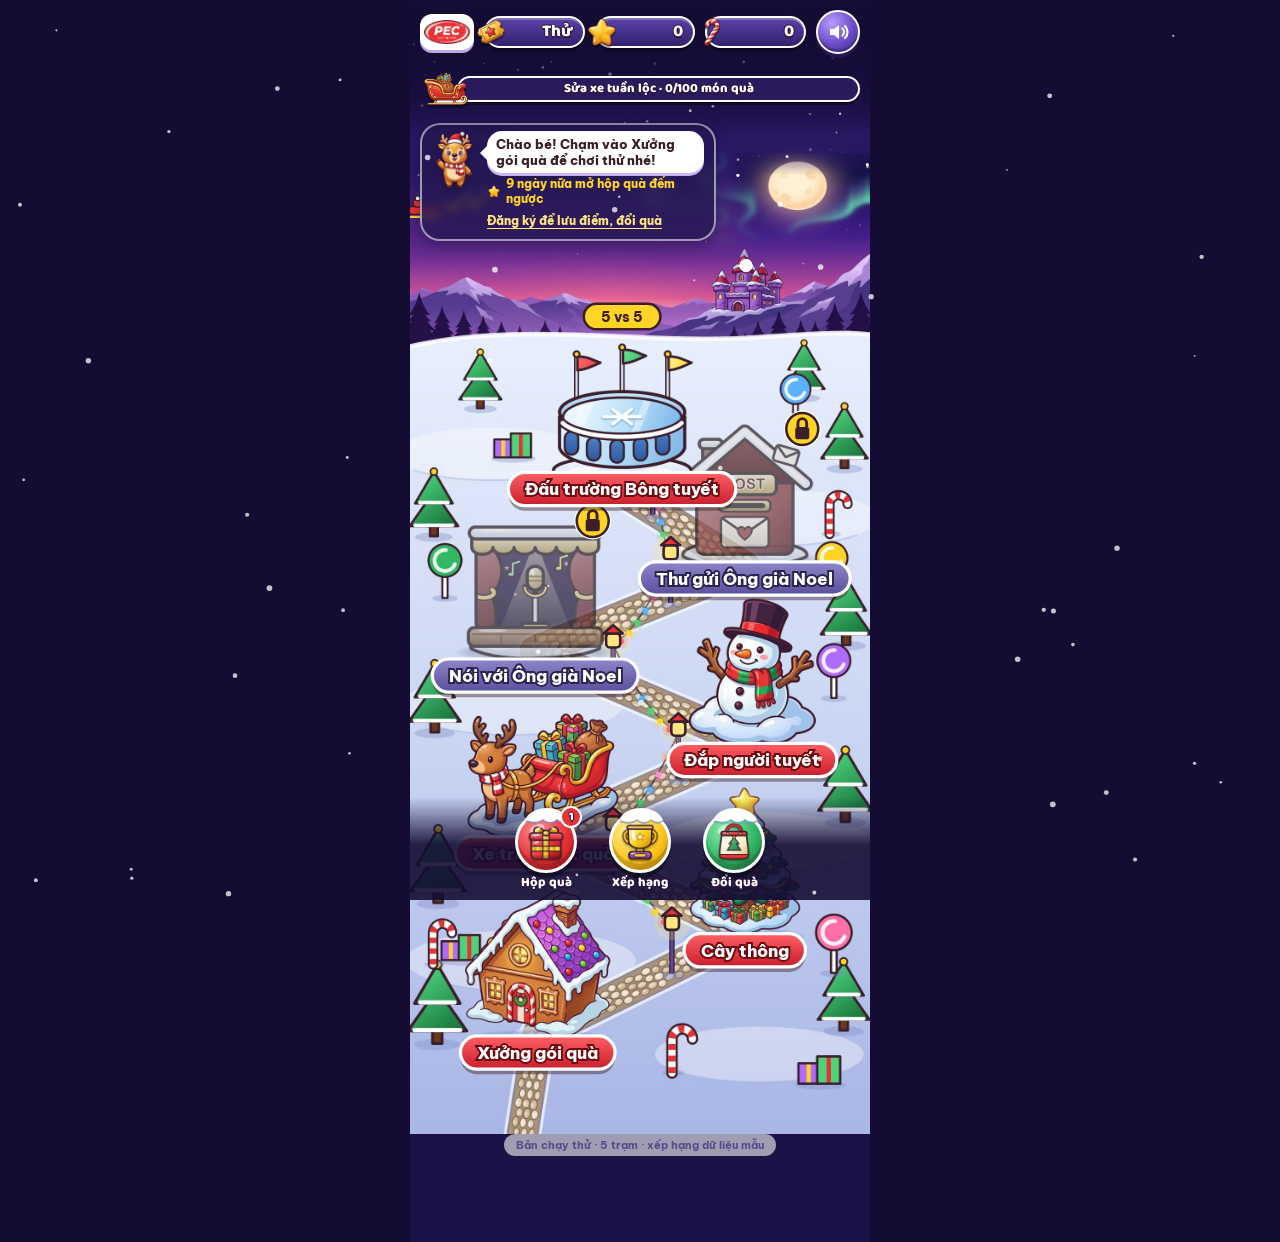
==== commit b6d341ac: "Phòng thi Go-Live 5vs5 chạy trên máy chủ (Durable Object) - arena-room/: Worker pec-arena-room, lớp " ====
--- a/public/index.html
+++ b/public/index.html
@@ -495,6 +495,8 @@
 /* ================= MÁY CHỦ ================= */
 // Có máy chủ (Cloudflare) thì lưu điểm thật; không có (bản xem thử) thì chạy cục bộ như cũ
 let SRV=false,ROUND=null;
+// Link phòng thi trực tiếp: ?room=MÃ (thí sinh) · &role=spectator (khán giả) · &view=stage (màn sân khấu) · &view=host (MC)
+let LIVE=(()=>{const q=new URLSearchParams(location.search),room=(q.get('room')||'').toUpperCase().replace(/[^A-Z0-9]/g,'').slice(0,8);if(room.length<3)return null;const v=q.get('view'),r=q.get('role');return{room,view:v==='stage'||v==='host'?v:'',role:r==='spectator'?r:''}})();
 const ZALO_URL='';
 function api(path,body){
   const h={'content-type':'application/json'};
@@ -1071,6 +1073,7 @@
 
 /* ================= TRẠM 7: ĐẤU TRƯỜNG BÔNG TUYẾT 5VS5 ================= */
 function Arena(){
+  const lo=LIVE;LIVE=null;
   if(!window.PECArena){$('#stage').innerHTML='<p class="hint">Chưa tải được Đấu trường, bé thử lại sau nhé</p>';return}
   window.PECArena.start({
     S,save,refresh,gain,goHome,ding,buzz,jingle,tone,speak,stopSpeak,unlockAudio,confetti,confettiAt,toast,openReg,WRAP_WORDS,TOPICS,
@@ -1095,8 +1098,10 @@
       refresh();const md=$('#mode');md.className='mode'+(MODE==='scored'?'':' pr');
       md.textContent=MODE==='scored'?`Trận tính điểm · còn ${S.day.tk} vé hôm nay`:'Luyện tập · hết vé hôm nay, không tính điểm';
     },
-    setCleanup(fn){cleanup=fn}
-  },null);
+    setCleanup(fn){cleanup=fn},
+    token:()=>S.profile&&S.profile.token,
+    srv:()=>SRV
+  },lo);
 }
 
 /* ================= ĐĂNG KÝ ================= */
@@ -1211,7 +1216,7 @@
 fetch('/api/ping',{cache:'no-store'}).then(r=>r.ok?r.json():null).then(j=>{if(!j||!j.ok)return;
   SRV=true;document.body.classList.add('srv');$('.note').textContent='5 trạm mở trước · các trạm khác mở dần từ 14/12';
   if(S.profile&&!S.profile.token){S.profile=null;S.codes=[];S.candy=0;S.days={};S.day=null;S.zalo=false;ensureDay();save()}
-  refresh();sync()}).catch(()=>{});
+  refresh();sync()}).catch(()=>{}).finally(()=>{if(LIVE){const a=STATIONS.find(x=>x.id==='arena');if(a)enter(a,'practice')}});
 addEventListener('visibilitychange',()=>{if(document.visibilityState==='visible')sync()});
 const msc=$('#mascot');msc.onclick=()=>{unlockAudio();mascotSay(true);msc.src='assets/mascot-happy.png';clearTimeout(msc._t);msc._t=setTimeout(()=>msc.src='assets/mascot-hello.png',1600);tone(1046,.12,'triangle',.08);tone(1318,.15,'triangle',.07,.08);speak('Merry Christmas!',.9)};
 msc.addEventListener('keydown',e=>{if(e.key==='Enter'||e.key===' '){e.preventDefault();msc.onclick()}});
--- a/public/arena-5v5.css
+++ b/public/arena-5v5.css
@@ -95,43 +95,65 @@
 .ar-hero-preview {
   display: flex;
   align-items: center;
-  gap: 10px;
-  padding: 8px 10px;
-  border-radius: 16px;
-  background: linear-gradient(90deg, rgba(20, 12, 54, 0.72), rgba(55, 36, 118, 0.65));
-  border: 2px solid rgba(255, 230, 128, 0.55);
-  margin-bottom: 9px;
+  gap: 11px;
+  padding: 8px 11px;
+  border-radius: 18px;
+  background: linear-gradient(95deg, #FFFDF7 0%, #FFF4DF 100%);
+  border: 2.5px solid #FFD525;
+  box-shadow: 0 4px 0 rgba(20, 10, 50, 0.35);
+  margin-bottom: 10px;
+  color: #3B1F2B;
+}
+.ar-hero-medallion {
+  width: 74px;
+  height: 74px;
+  border-radius: 50%;
+  background: var(--halo, #FFE0E6);
+  border: 2.5px solid #FFFFFF;
+  box-shadow: 0 3px 8px rgba(90, 50, 20, 0.16);
+  display: grid;
+  place-items: center;
+  flex: none;
 }
 .ar-hero-preview .av-big {
-  width: 66px;
-  height: 66px;
+  width: 68px;
+  height: 68px;
   object-fit: contain;
   flex: none;
-  filter: drop-shadow(0 4px 4px rgba(0, 0, 0, 0.45));
+  filter: drop-shadow(0 3px 3px rgba(60, 30, 15, 0.22));
   animation: bob 2.2s ease-in-out infinite;
 }
 .ar-hero-preview .br-ico {
-  width: 42px;
-  height: 42px;
+  width: 44px;
+  height: 44px;
   object-fit: contain;
   flex: none;
+  filter: drop-shadow(0 2px 3px rgba(0, 0, 0, 0.25));
 }
 .ar-hero-info { flex: 1; }
 .ar-hero-info b {
   display: block;
   font-family: 'Baloo 2', sans-serif;
   font-size: 18px;
-  color: #fff;
+  color: #3B1F2B;
   line-height: 1.1;
 }
 .ar-hero-info small {
   display: block;
   font-size: 12px;
-  color: #FFE680;
-  font-weight: 700;
+  color: #B81922;
+  font-weight: 800;
   margin-top: 2px;
 }
 
+/* Khung bảng 12 Linh Thú Kawaii tông Kem Ấm + Vòng Hào Quang Pastel chuẩn ảnh mẫu */
+.ar-zodiac-tray {
+  background: #FCEFD9;
+  border-radius: 18px;
+  padding: 8px;
+  border: 2px solid rgba(255, 255, 255, 0.9);
+  box-shadow: inset 0 2px 6px rgba(140, 90, 40, 0.12);
+}
 .ar-zodiac-grid {
   display: grid;
   grid-template-columns: repeat(4, minmax(0, 1fr));
@@ -142,52 +164,76 @@
   display: flex;
   flex-direction: column;
   align-items: center;
-  padding: 6px 3px 5px;
-  border-radius: 15px;
-  background: radial-gradient(circle at 50% 30%, #4E399C, #241754);
-  border: 2px solid rgba(255, 255, 255, 0.38);
-  box-shadow: 0 3px 0 #150C35;
-  transition: transform 0.16s, border-color 0.16s, box-shadow 0.16s;
+  justify-content: space-between;
+  padding: 6px 3px 4px;
+  border-radius: 14px;
+  background: #FFFDF8;
+  border: 2px solid #F0DFC4;
+  box-shadow: 0 3px 0 #DFC9A8;
+  transition: transform 0.16s cubic-bezier(0.3, 1.5, 0.5, 1), border-color 0.16s, box-shadow 0.16s;
+}
+.ar-zbtn .zhalo {
+  position: relative;
+  width: 62px;
+  height: 62px;
+  border-radius: 50%;
+  background: var(--halo, #FFF3BD);
+  display: grid;
+  place-items: center;
+}
+.ar-zbtn .zhalo::after {
+  content: '✦';
+  position: absolute;
+  top: 1px;
+  right: 1px;
+  font-size: 10px;
+  color: #F4B400;
+  opacity: 0.75;
 }
 .ar-zbtn img {
-  width: 50px;
-  height: 50px;
+  width: 60px;
+  height: 60px;
   object-fit: contain;
-  filter: drop-shadow(0 2px 2px rgba(0, 0, 0, 0.35));
+  position: relative;
+  z-index: 1;
+  transition: transform 0.18s cubic-bezier(0.3, 1.6, 0.5, 1);
+}
+.ar-zbtn:hover img {
+  transform: scale(1.08) translateY(-2px);
 }
 .ar-zbtn .zn {
   font-family: 'Baloo 2', sans-serif;
   font-weight: 800;
-  font-size: 12px;
+  font-size: 15px;
   line-height: 1.05;
-  color: #fff;
-  margin-top: 2px;
+  color: var(--zcol, #9A4E1C);
+  margin-top: 3px;
   white-space: nowrap;
 }
-.ar-zbtn .zy {
-  font-size: 9.5px;
-  color: #C9BEEF;
-  font-weight: 700;
-}
 .ar-zbtn.on {
-  background: radial-gradient(circle at 50% 28%, #7B5CE6, #321E78);
-  border-color: #FFD525;
-  box-shadow: 0 0 0 3px rgba(255, 213, 37, 0.35), 0 4px 0 #150C35;
-  transform: translateY(-2px);
+  background: #FFFFFF;
+  border: 2.5px solid #E73236;
+  box-shadow: 0 0 0 3px #FFD525, 0 5px 10px rgba(120, 40, 20, 0.25);
+  transform: translateY(-3px) scale(1.03);
+  z-index: 2;
+}
+.ar-zbtn.on img {
+  transform: scale(1.1) translateY(-2px);
 }
 .ar-zbtn.on::after {
-  content: '✓';
-  position: absolute;
-  top: -5px;
-  right: -5px;
-  width: 19px;
-  height: 19px;
+  content: '★';
+  position: absolute;
+  top: -6px;
+  right: -6px;
+  width: 21px;
+  height: 21px;
   border-radius: 50%;
-  background: #33B865;
-  border: 2px solid #fff;
-  font: 800 11px/15px 'Baloo 2', sans-serif;
-  color: #fff;
+  background: linear-gradient(180deg, #FF6066, #D11F29);
+  border: 2px solid #FFD525;
+  font: 800 11px/17px 'Baloo 2', sans-serif;
+  color: #FFE680;
   text-align: center;
+  box-shadow: 0 2px 4px rgba(0, 0, 0, 0.3);
 }
 
 .ar-cta-main {
@@ -963,3 +1009,13 @@
   0% { transform: translateY(0) scale(0.6); opacity: 1; }
   100% { transform: translateY(-280px) translateX(var(--cx, 20px)) scale(1.25); opacity: 0; }
 }
+
+/* Màn sân khấu 16:9 (máy chiếu/TV): làn đấu cao hơn, chữ to đọc được từ cuối hội trường */
+@media (min-width: 1280px) and (min-height: 860px) {
+  .ar-stage-grid .ar-rink .ar-lane { min-height: 146px; padding: 26px 22px 8px; }
+  .ar-stage-grid .ar-sprite-box { width: 104px; height: 104px; }
+  .ar-stage-grid .ar-lane-tag { font-size: 16px; top: 4px; padding: 2px 14px; }
+  .ar-stage-grid .ar-fmeta b { font-size: 21px; }
+  .ar-stage-grid .ar-fmeta small { font-size: 15px; }
+  .ar-stage-grid .ar-cr-row { font-size: 16px; }
+}
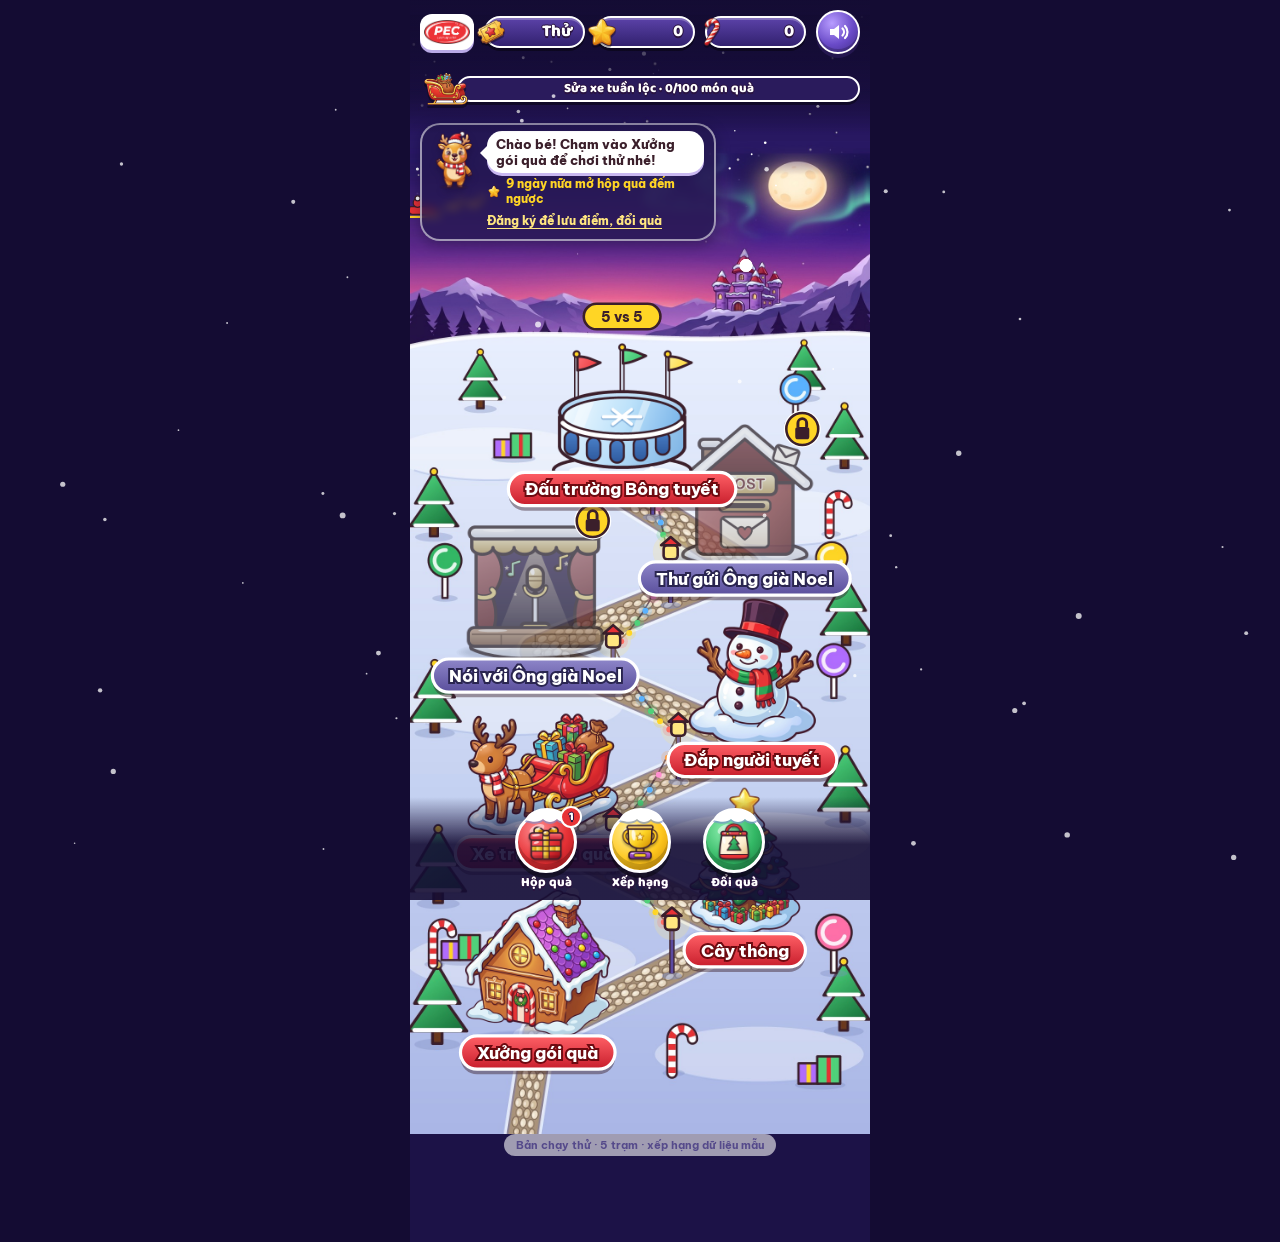
==== commit 6fc0029c: "Đấu trường 5vs5: chốt top toàn hệ thống, bốc thăm đội, ghép cặp từng làn - Quản trị: chốt top 10/20/" ====
--- a/public/index.html
+++ b/public/index.html
@@ -687,7 +687,7 @@
 
 /* ================= MỞ HỘP QUÀ → VÀO TRẠM ================= */
 let cur=null,cleanup=null;
-function access(s){if(s.id==='arena'&&!S.profile)return 'practice';if(!S.profile)return S.trial[s.id]?'reg':'trial';ensureDay();return S.day.tk>0?'scored':'practice'}
+function access(s){if(s.id==='arena')return 'practice';if(!S.profile)return S.trial[s.id]?'reg':'trial';ensureDay();return S.day.tk>0?'scored':'practice'}
 function giftFx(label,cb){
   jingle();
   const ov=$('#gift'),b=ov.querySelector('.burst');
@@ -714,7 +714,7 @@
   MODE=m;RC=0;
   if(m==='scored'&&!SRV&&s.id!=='arena')S.day.tk--;if(m==='trial')S.trial[s.id]=true;save();refresh();
   const md=$('#mode');md.className='mode'+(m==='scored'?'':' pr');
-  md.textContent=m==='scored'?(s.id==='arena'?`Mỗi trận dùng 1 vé · còn ${S.day.tk} vé hôm nay`:`Lượt tính điểm · còn ${S.day.tk} vé hôm nay`):m==='practice'?'Luyện tập · hết vé hôm nay, không tính điểm':'Chơi thử · đăng ký để lưu điểm và kẹo';
+  md.textContent=s.id==='arena'?'Vòng Đấu trường 5vs5 · không dùng vé':m==='scored'?`Lượt tính điểm · còn ${S.day.tk} vé hôm nay`:m==='practice'?'Luyện tập · hết vé hôm nay, không tính điểm':'Chơi thử · đăng ký để lưu điểm và kẹo';
   cur=s;$('#home').style.display='none';$('#play').style.display='flex';$('#play').className='th-'+s.id;garland(s.id);
   $('#ptitle').textContent=s.name;window.scrollTo(0,0);
   if(cleanup){cleanup();cleanup=null}
@@ -1087,16 +1087,10 @@
       }else if(MODE==='scored'){const b=addPts(pts);if(b)toast(b)}
       save();refresh();
     },
+    // Đấu trường là vòng thi của top toàn hệ thống; chơi lẻ với bạn máy chỉ để luyện, không dùng vé, không tính điểm
     async beginRound(){
-      RC=0;ROUND=null;
-      if(!S.profile){MODE='practice';return}
-      ensureDay();MODE=S.day.tk>0?'scored':'practice';
-      if(MODE==='scored'){
-        if(SRV){try{const r=await api('round/start',{station:'arena'});applyState(r.state);if(r.mode==='scored')ROUND=r.round;else MODE='practice'}catch(e){toast(e.message+' · trận này là trận luyện tập');MODE='practice'}}
-        else{S.day.tk--;save()}
-      }
-      refresh();const md=$('#mode');md.className='mode'+(MODE==='scored'?'':' pr');
-      md.textContent=MODE==='scored'?`Trận tính điểm · còn ${S.day.tk} vé hôm nay`:'Luyện tập · hết vé hôm nay, không tính điểm';
+      RC=0;ROUND=null;MODE='practice';
+      const md=$('#mode');md.className='mode pr';md.textContent='Luyện tập với bạn máy · không tính điểm';
     },
     setCleanup(fn){cleanup=fn},
     token:()=>S.profile&&S.profile.token,
